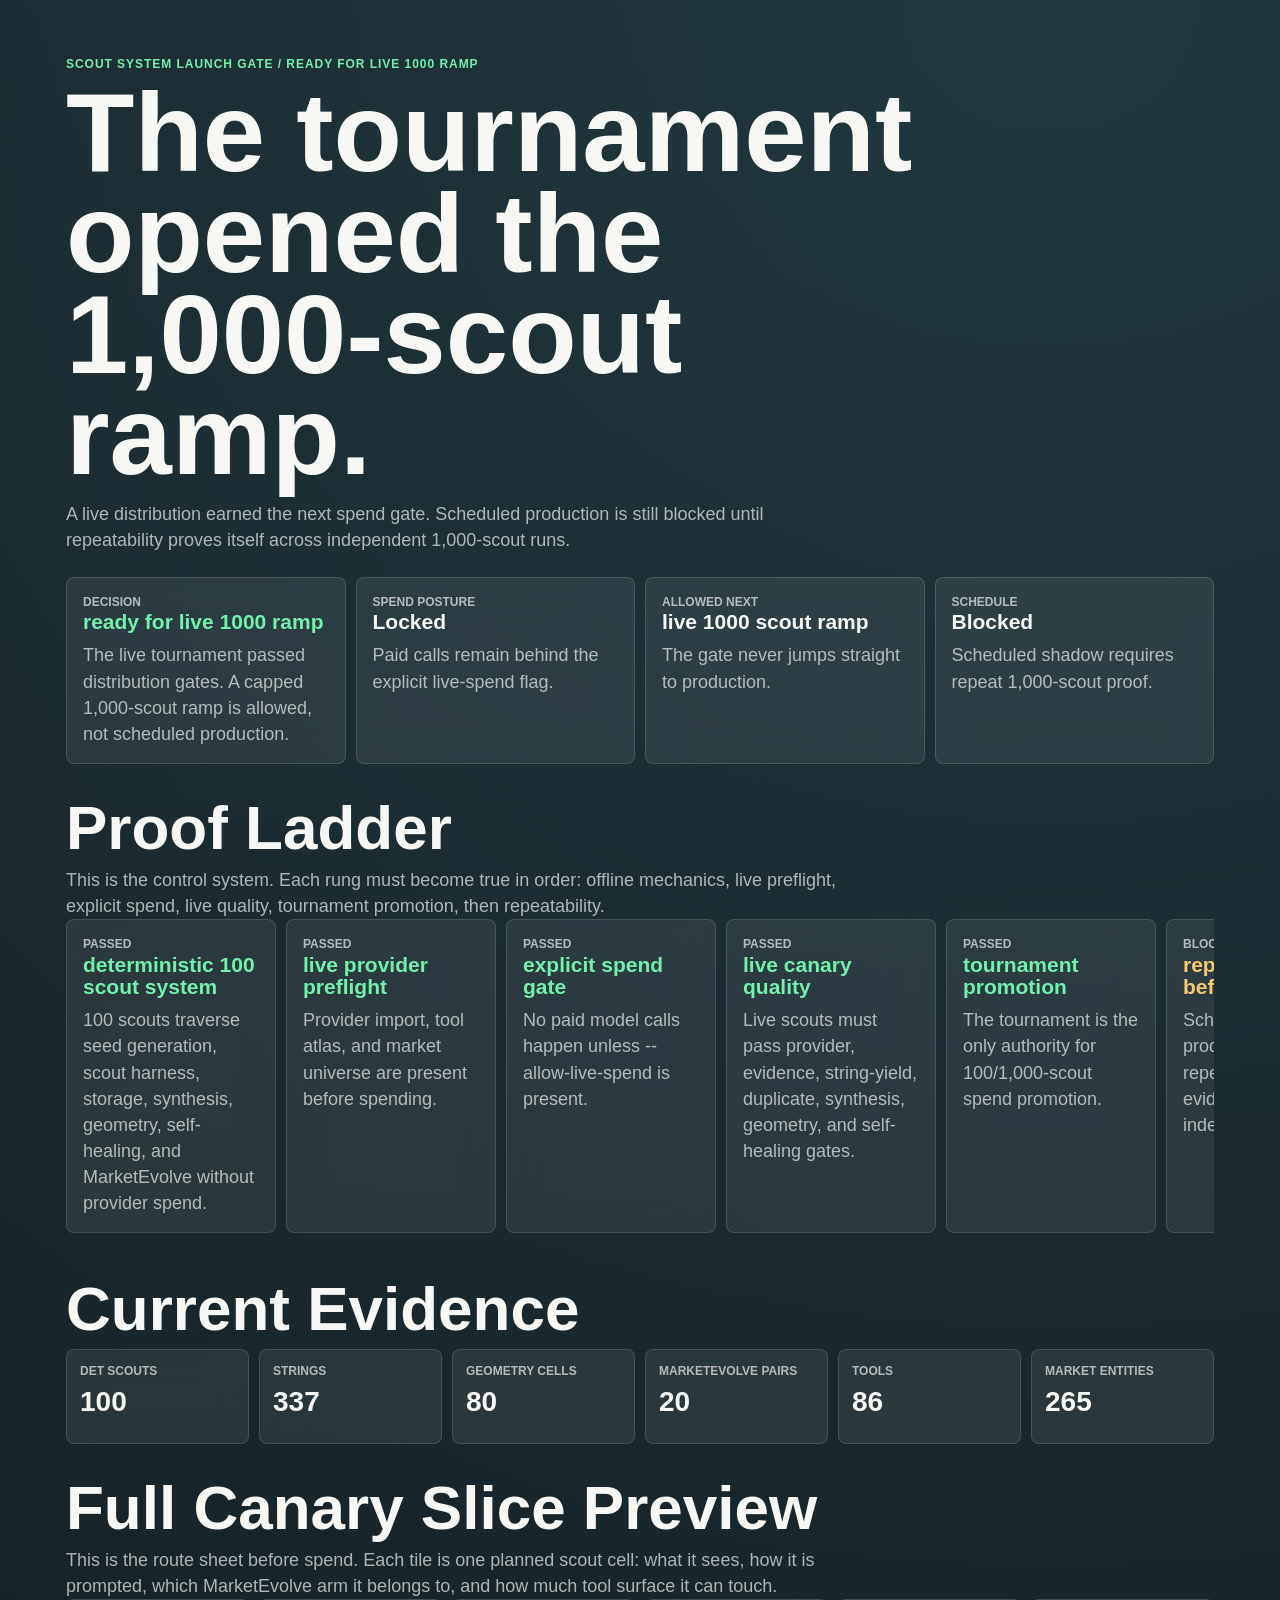
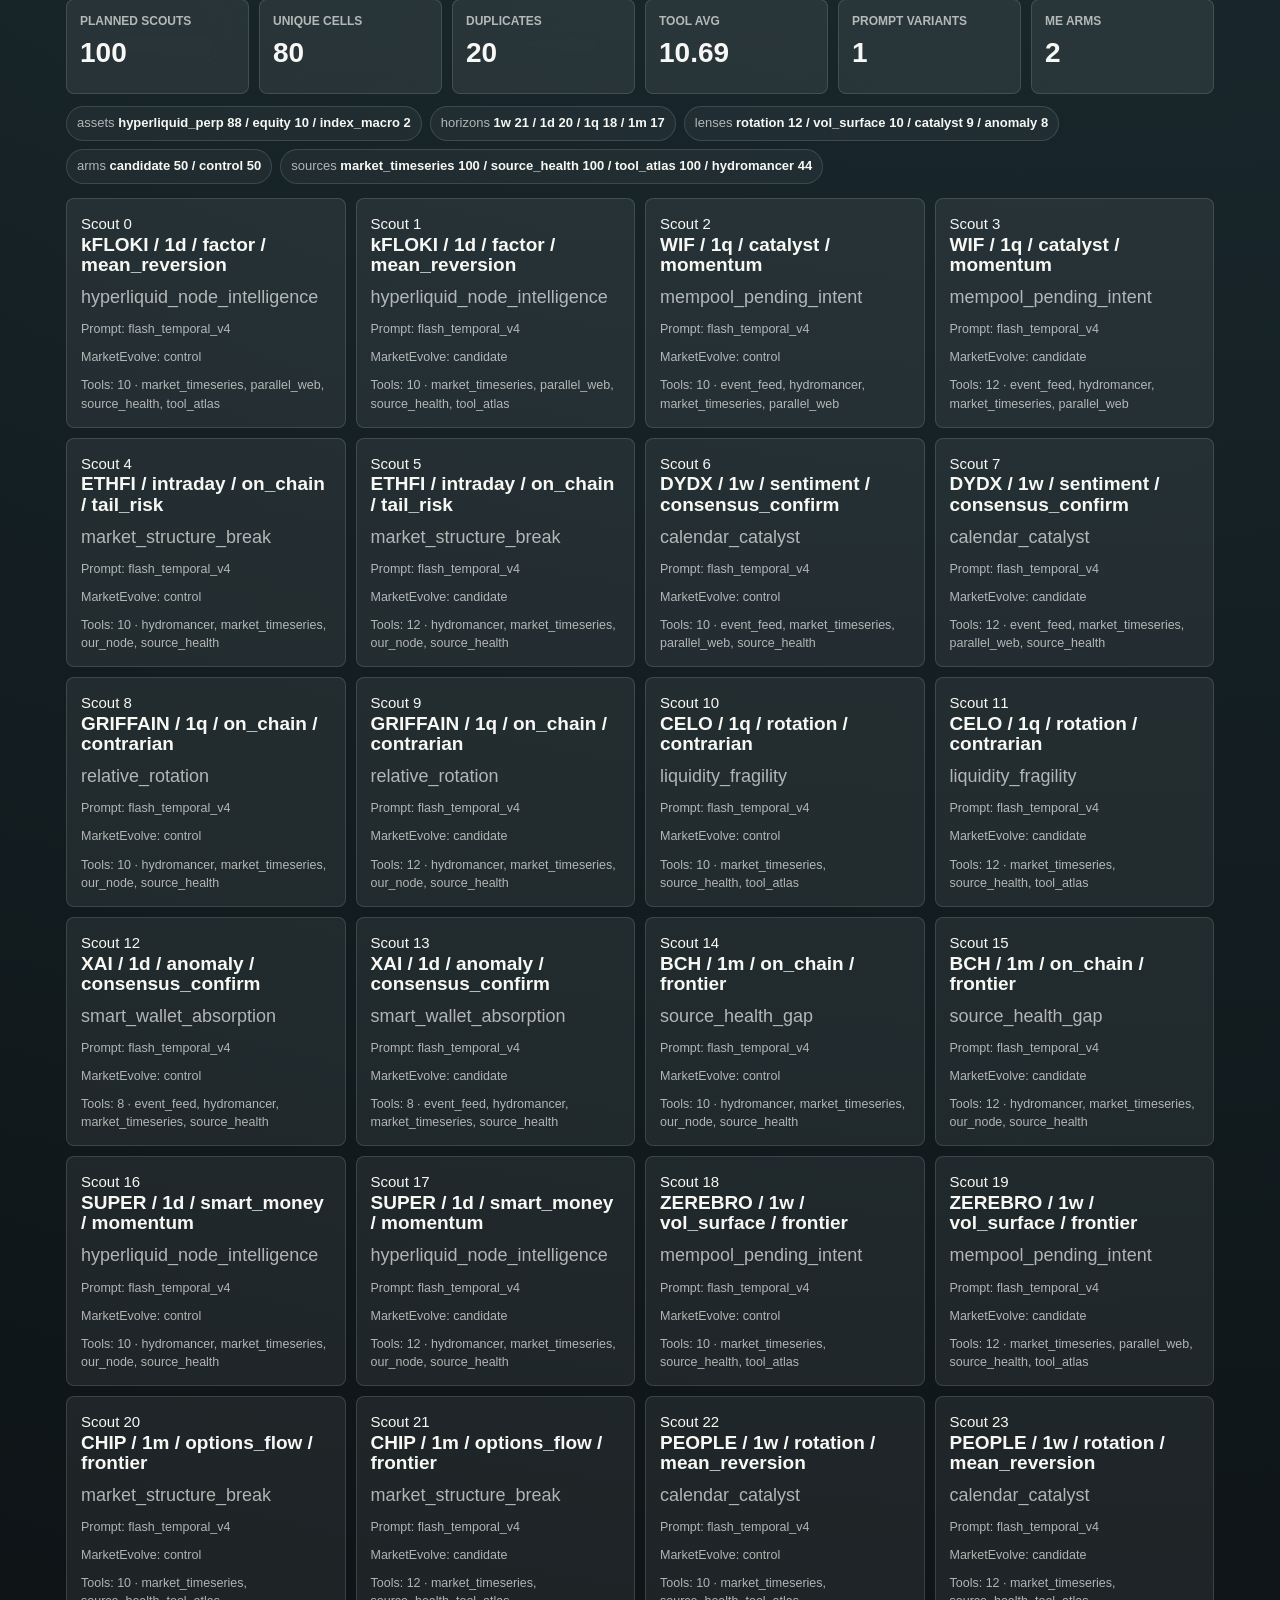
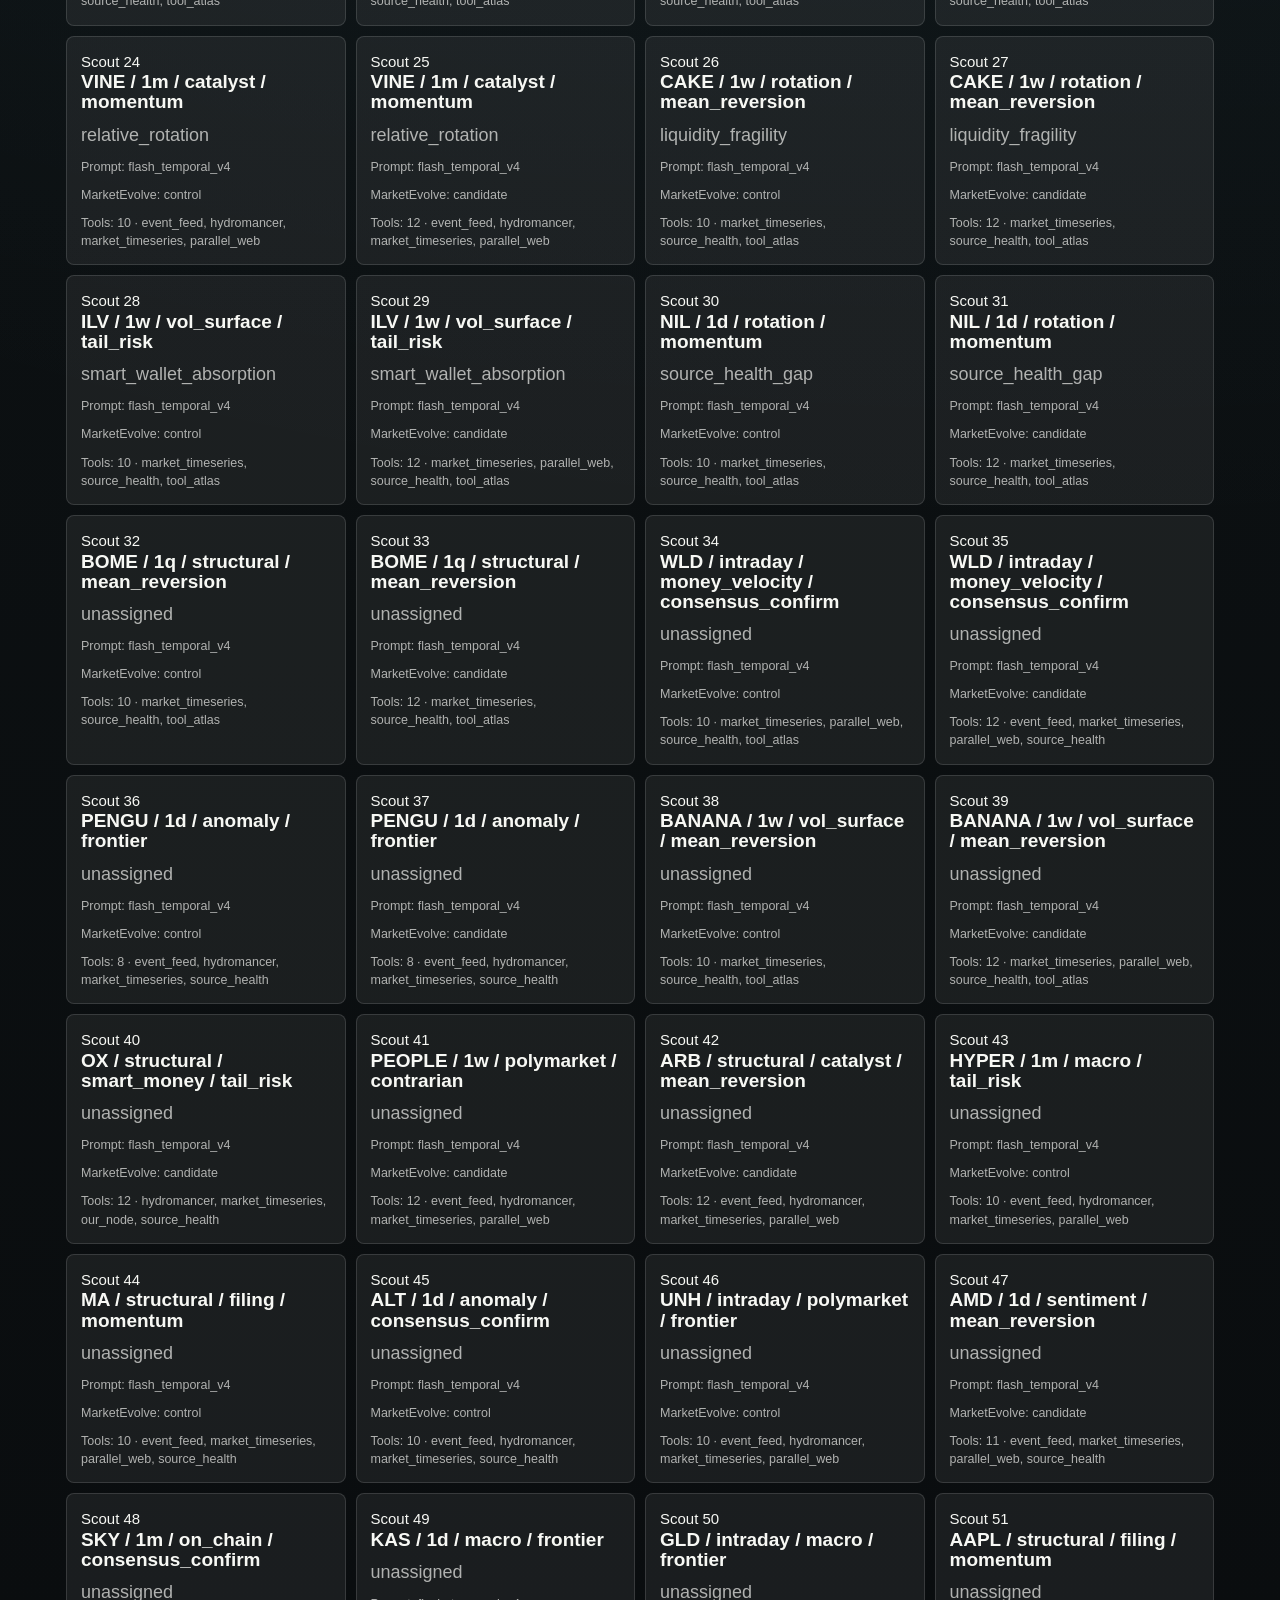
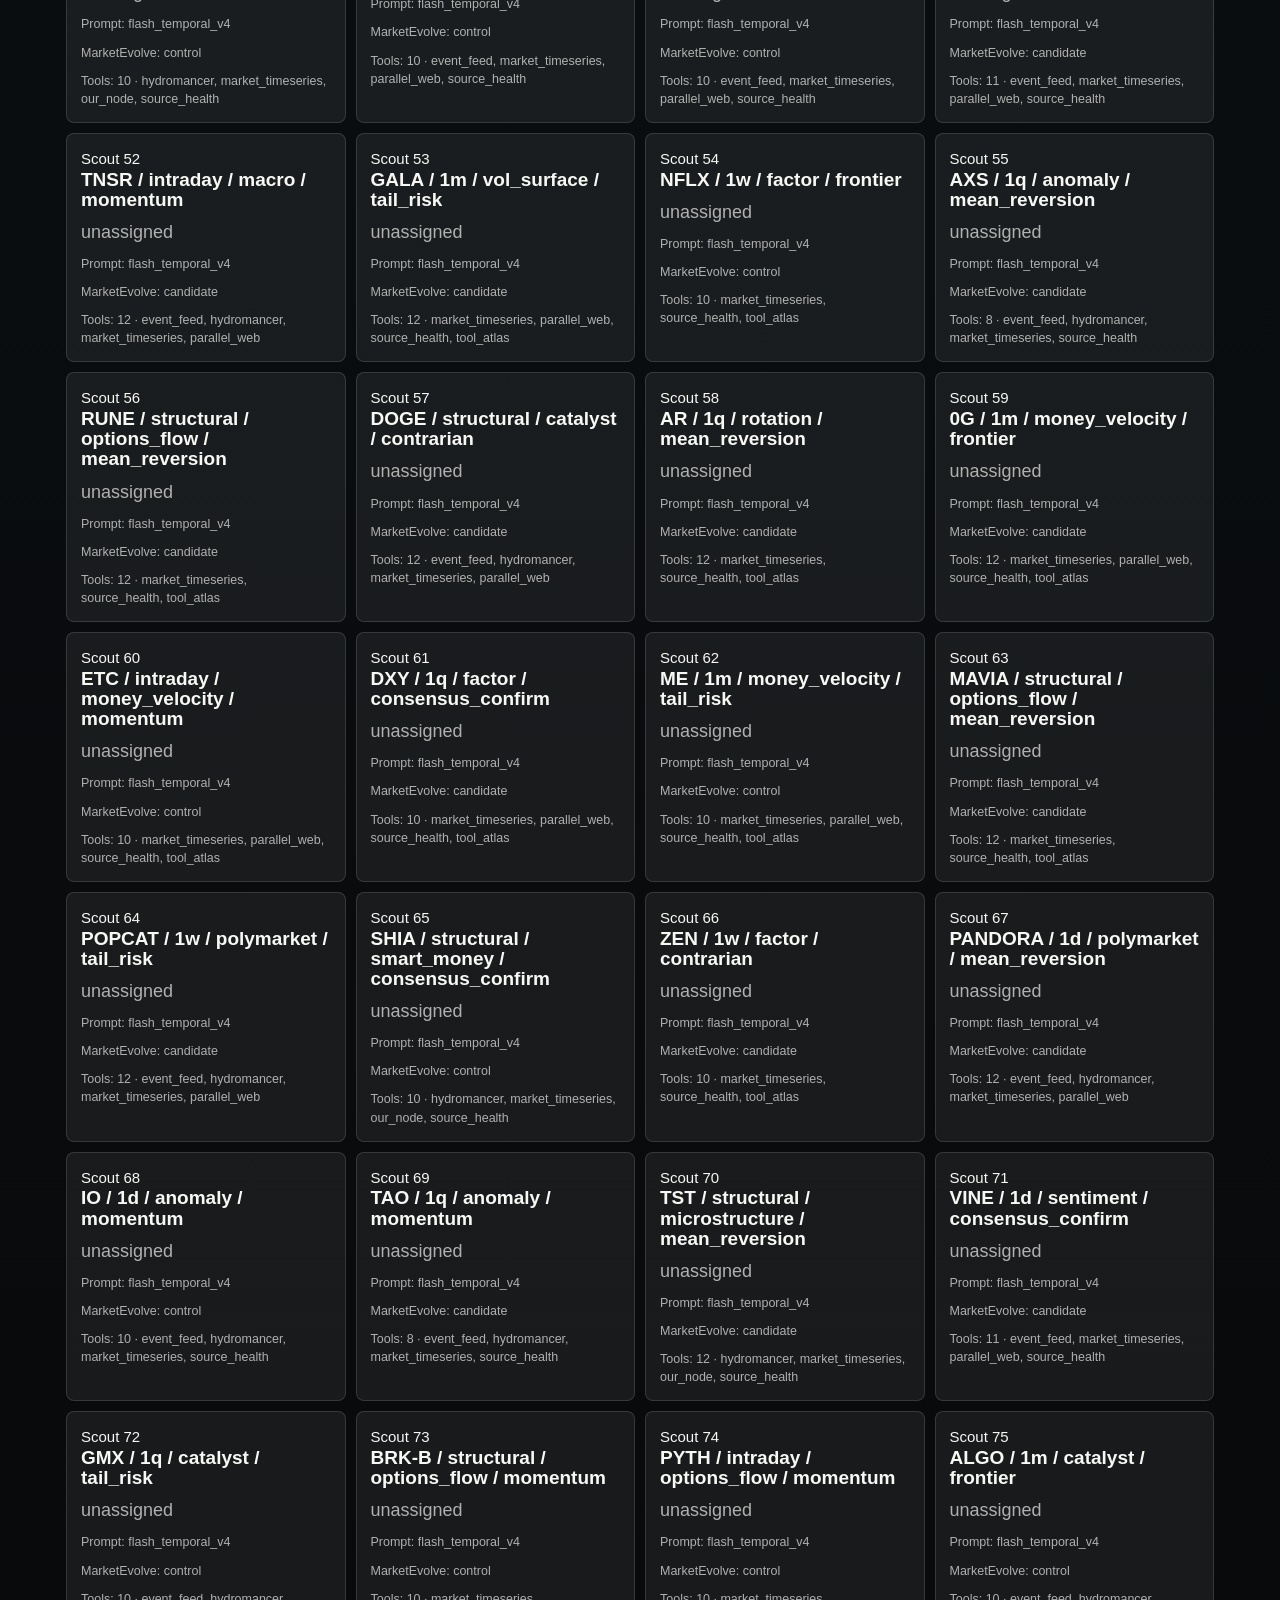
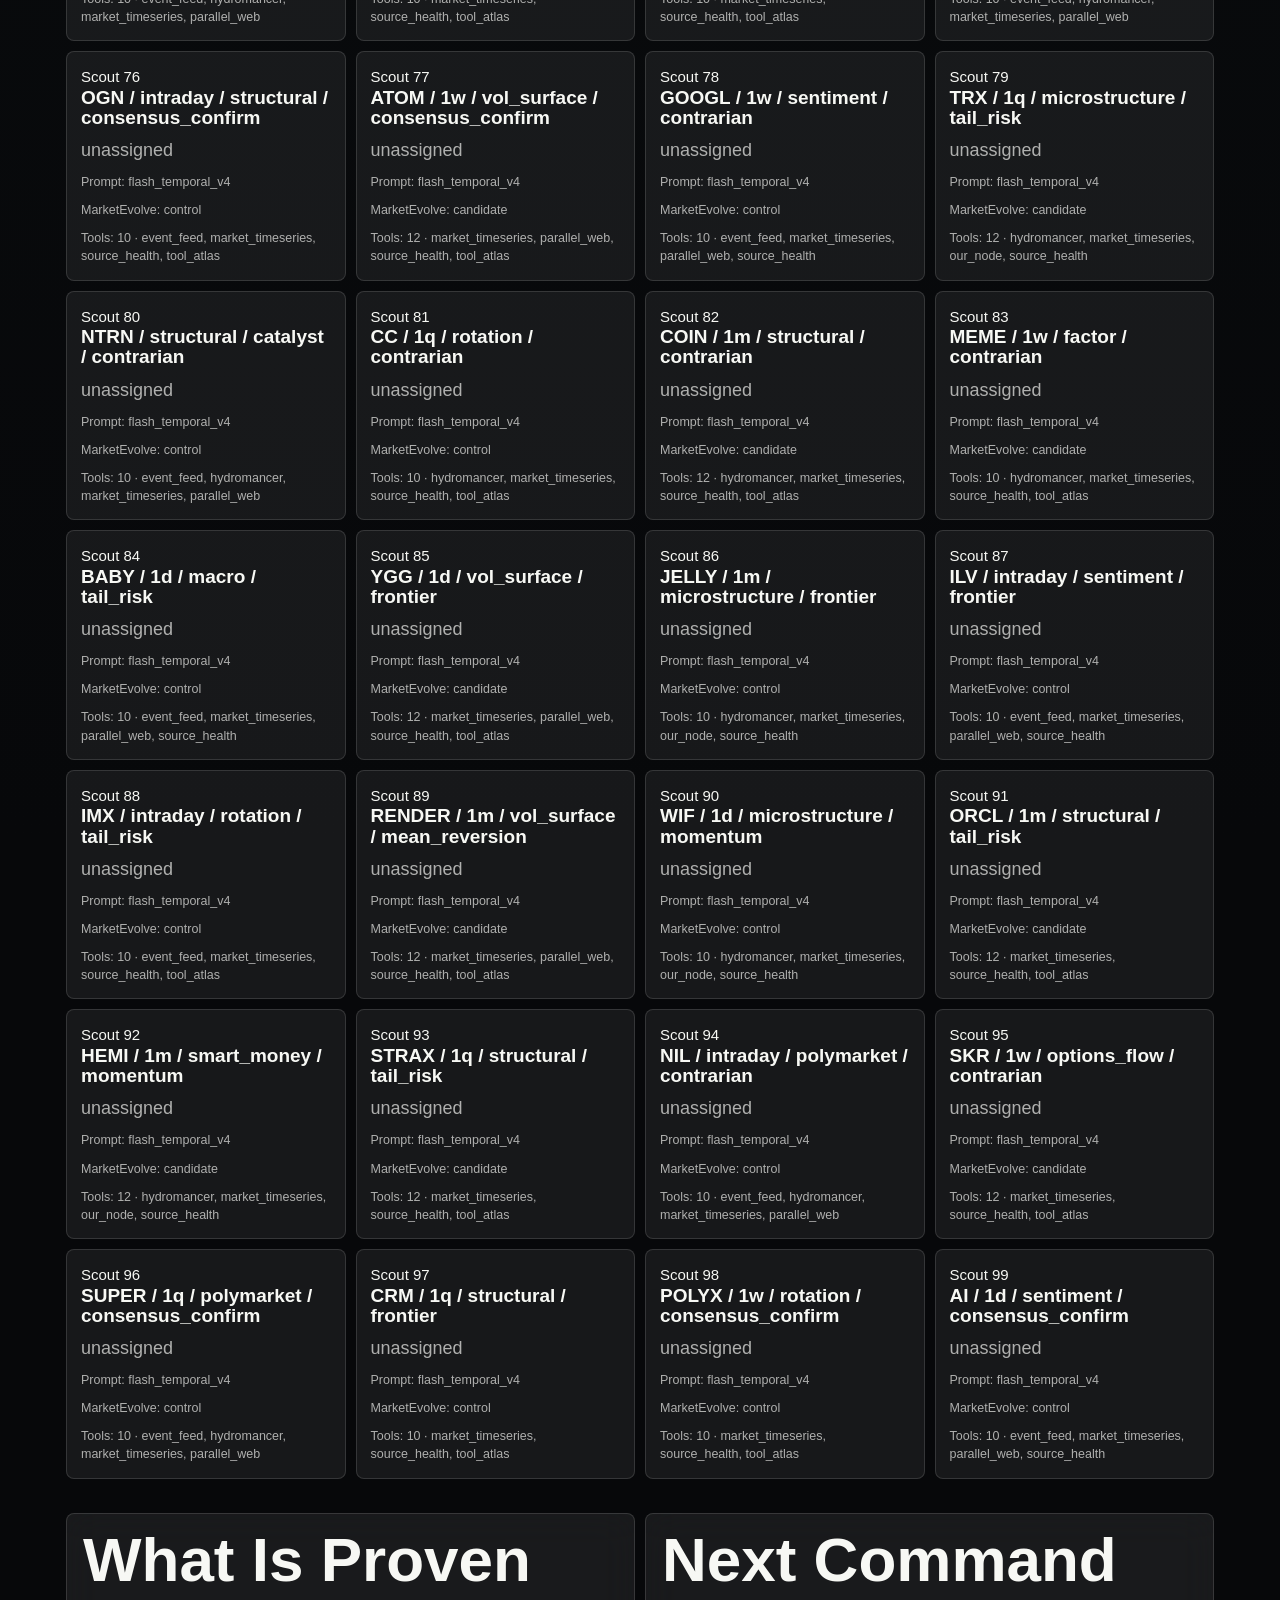
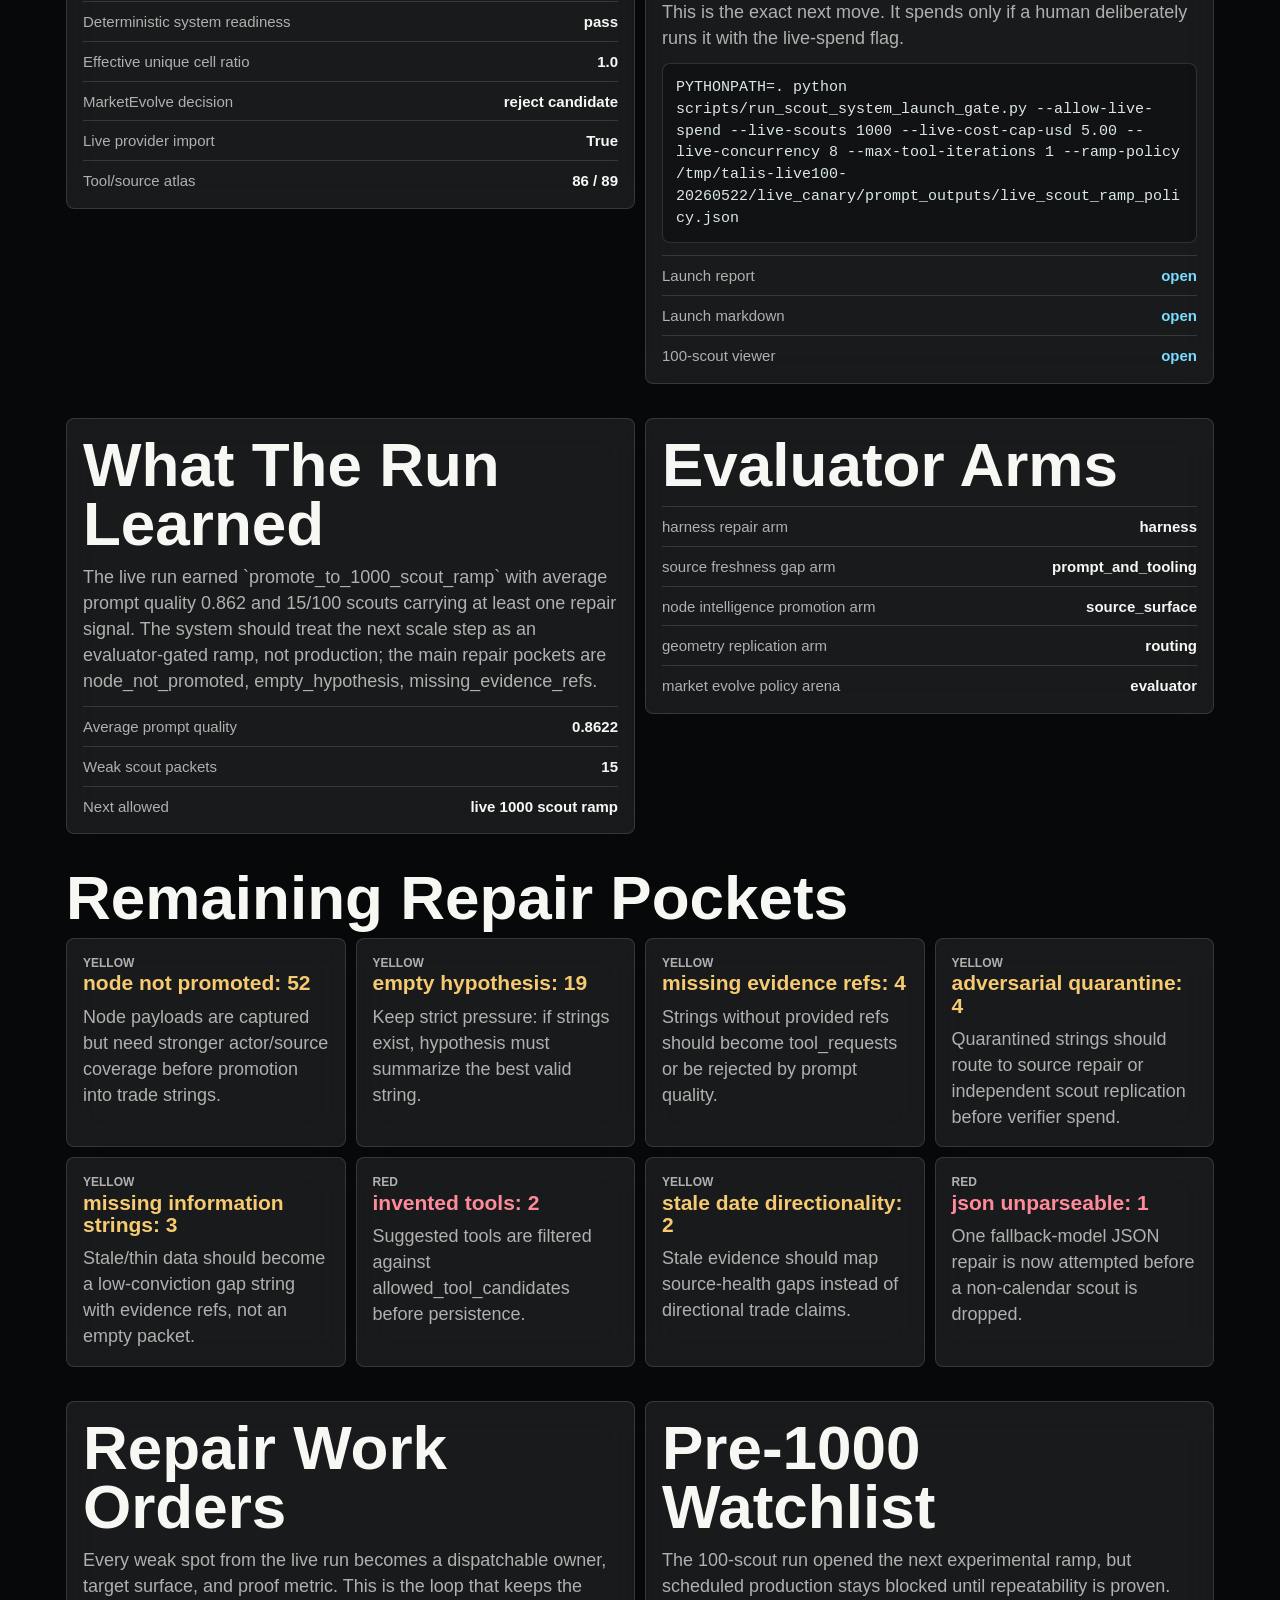
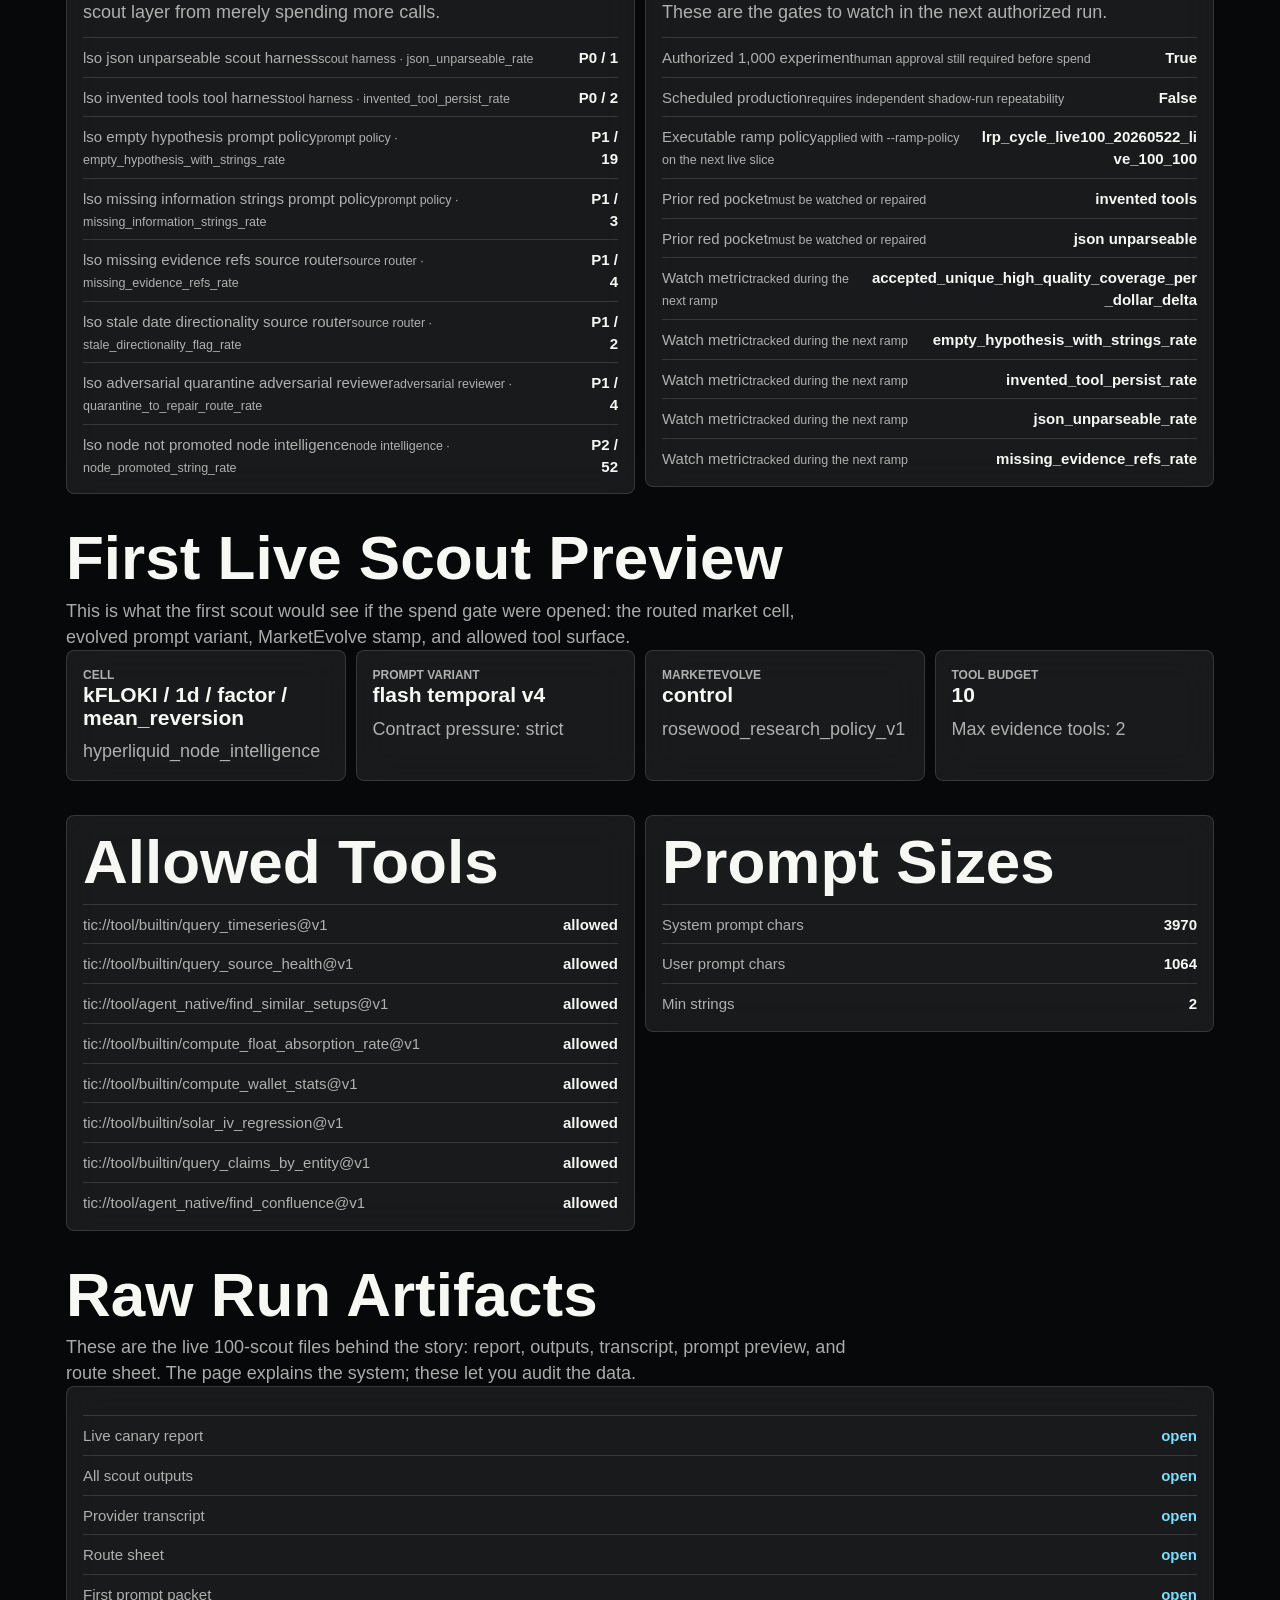
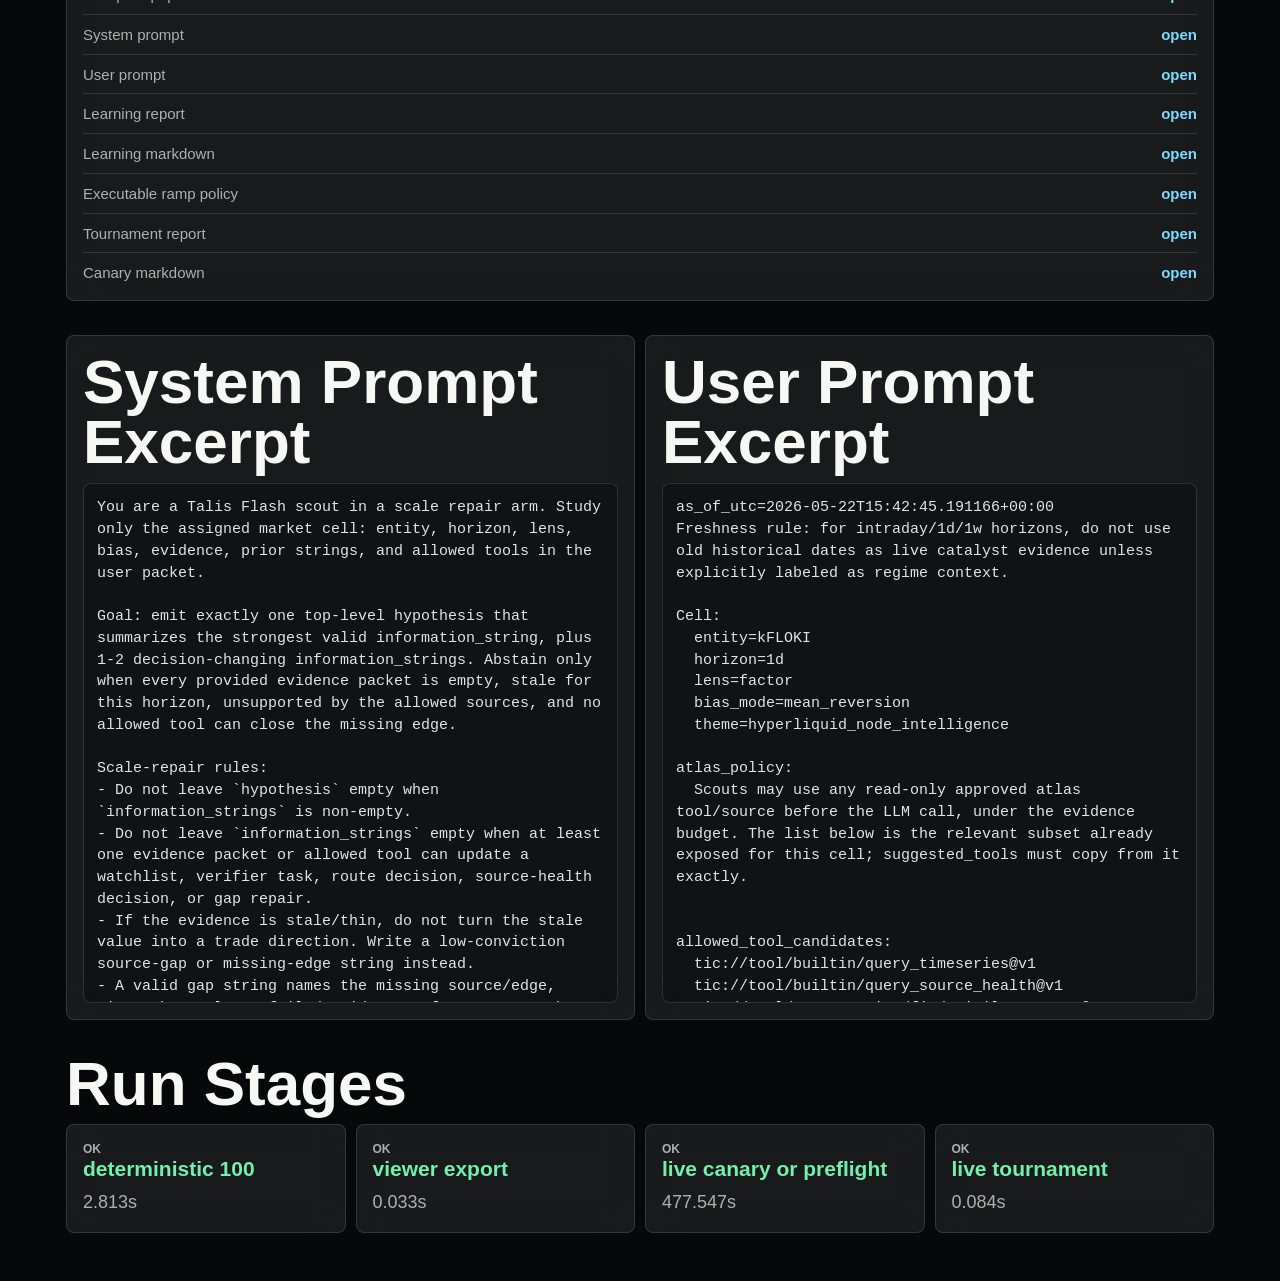
==== launch-gate/index.html @ 5bd09ad6 "Deploy live scout ramp policy" ====
<!doctype html>
<html lang="en">
<head>
  <meta charset="utf-8" />
  <meta name="viewport" content="width=device-width, initial-scale=1" />
  <link rel="icon" href="data:," />
  <title>Talis Scout Launch Gate</title>
  <style>
    :root {
      color-scheme: dark;
      --bg: #07080a;
      --ink: #f7f8f4;
      --muted: rgba(247,248,244,.68);
      --line: rgba(255,255,255,.13);
      --panel: rgba(255,255,255,.074);
      --green: #72f0ac;
      --cyan: #7bdcff;
      --amber: #f6ca71;
      --red: #ff8b9a;
    }
    * { box-sizing: border-box; }
    body {
      margin: 0;
      background:
        radial-gradient(circle at 82% 0%, rgba(123,220,255,.16), transparent 30%),
        linear-gradient(180deg, #101719 0%, var(--bg) 58%);
      color: var(--ink);
      font: 15px/1.45 -apple-system, BlinkMacSystemFont, "SF Pro Display", "Inter", sans-serif;
      letter-spacing: 0;
      overflow-x: hidden;
    }
    main { width: min(1180px, 100%); margin: 0 auto; padding: 22px 16px 48px; }
    .hero { min-height: 76vh; display: grid; align-content: center; gap: 24px; }
    .eyebrow { color: var(--green); text-transform: uppercase; font-size: 12px; font-weight: 800; letter-spacing: .08em; }
    h1 { font-size: clamp(50px, 10vw, 112px); line-height: .9; margin: 10px 0 14px; max-width: 940px; }
    h2 { font-size: clamp(32px, 6vw, 62px); line-height: .96; margin: 0 0 10px; }
    h3 { font-size: 21px; line-height: 1.06; margin: 0 0 9px; }
    p { margin: 0; color: var(--muted); font-size: 18px; max-width: 790px; }
    section { margin-top: 34px; }
    .grid { display: grid; gap: 10px; }
    .hero-grid { grid-template-columns: repeat(4, minmax(0, 1fr)); }
    .metrics { grid-template-columns: repeat(6, minmax(0, 1fr)); }
    .two { grid-template-columns: minmax(0, 1fr) minmax(0, 1fr); align-items: start; }
    .proof { grid-template-columns: repeat(6, minmax(210px, 1fr)); overflow-x: auto; padding-bottom: 12px; scroll-snap-type: x mandatory; }
    .card, .metric, .panel, .stage {
      background: var(--panel);
      border: 1px solid var(--line);
      border-radius: 8px;
      backdrop-filter: blur(18px);
      min-width: 0;
      overflow-wrap: anywhere;
    }
    .card, .panel, .stage { padding: 16px; }
    .metric { min-height: 95px; padding: 13px; }
    .metric span, .card span, .stage span { display: block; color: var(--muted); font-size: 12px; font-weight: 760; text-transform: uppercase; }
    .metric strong { display: block; margin-top: 8px; font-size: 28px; line-height: 1; }
    .proof .card { scroll-snap-align: start; min-height: 218px; }
    .chips { display: flex; flex-wrap: wrap; gap: 8px; margin-top: 12px; }
    .chip { border: 1px solid var(--line); border-radius: 999px; padding: 7px 10px; color: var(--muted); background: rgba(255,255,255,.045); font-size: 13px; }
    .chip b { color: var(--ink); }
    .slice-track { display: grid; grid-template-columns: repeat(auto-fill, minmax(230px, 1fr)); gap: 10px; margin-top: 14px; }
    .slice-card { min-height: 190px; padding: 14px; background: rgba(255,255,255,.068); border: 1px solid var(--line); border-radius: 8px; min-width: 0; overflow-wrap: anywhere; }
    .slice-card h3 { font-size: 19px; }
    .slice-card small { color: var(--muted); display: block; margin-top: 10px; }
    .pass { color: var(--green); }
    .blocked { color: var(--amber); }
    .fail { color: var(--red); }
    .command { position: relative; }
    pre { white-space: pre-wrap; overflow-wrap: anywhere; color: #dce8e6; background: rgba(0,0,0,.3); border: 1px solid var(--line); border-radius: 8px; padding: 13px; margin: 12px 0 0; max-height: 520px; overflow: auto; }
    a { color: var(--cyan); text-decoration: none; }
    .list { list-style: none; margin: 12px 0 0; padding: 0; display: grid; gap: 8px; }
    .list li { display: flex; justify-content: space-between; gap: 14px; border-top: 1px solid var(--line); padding-top: 9px; color: var(--muted); }
    .list b { color: var(--ink); text-align: right; }
    @media (max-width: 860px) {
      main { padding: 18px 12px 40px; }
      .hero { min-height: 84vh; }
      .hero-grid, .metrics, .two { grid-template-columns: 1fr; }
      .proof { display: flex; }
      .proof .card { flex: 0 0 84%; }
      .slice-track { display: flex; overflow-x: auto; scroll-snap-type: x mandatory; padding-bottom: 12px; }
      .slice-card { flex: 0 0 84%; scroll-snap-align: start; }
      p { font-size: 17px; }
    }
  </style>
</head>
<body>
<main>
  <section class="hero">
    <div>
      <div class="eyebrow">Scout system launch gate / ready for live 1000 ramp</div>
      <h1>The tournament opened the 1,000-scout ramp.</h1>
      <p>A live distribution earned the next spend gate. Scheduled production is still blocked until repeatability proves itself across independent 1,000-scout runs.</p>
    </div>
    <div class="grid hero-grid">
      <div class="card"><span>Decision</span><h3 class="pass">ready for live 1000 ramp</h3><p>The live tournament passed distribution gates. A capped 1,000-scout ramp is allowed, not scheduled production.</p></div>
      <div class="card"><span>Spend posture</span><h3>Locked</h3><p>Paid calls remain behind the explicit live-spend flag.</p></div>
      <div class="card"><span>Allowed next</span><h3>live 1000 scout ramp</h3><p>The gate never jumps straight to production.</p></div>
      <div class="card"><span>Schedule</span><h3>Blocked</h3><p>Scheduled shadow requires repeat 1,000-scout proof.</p></div>
    </div>
  </section>

  <section>
    <h2>Proof Ladder</h2>
    <p>This is the control system. Each rung must become true in order: offline mechanics, live preflight, explicit spend, live quality, tournament promotion, then repeatability.</p>
    <div class="grid proof"><div class="card"><span>passed</span><h3 class="pass">deterministic 100 scout system</h3><p>100 scouts traverse seed generation, scout harness, storage, synthesis, geometry, self-healing, and MarketEvolve without provider spend.</p></div><div class="card"><span>passed</span><h3 class="pass">live provider preflight</h3><p>Provider import, tool atlas, and market universe are present before spending.</p></div><div class="card"><span>passed</span><h3 class="pass">explicit spend gate</h3><p>No paid model calls happen unless --allow-live-spend is present.</p></div><div class="card"><span>passed</span><h3 class="pass">live canary quality</h3><p>Live scouts must pass provider, evidence, string-yield, duplicate, synthesis, geometry, and self-healing gates.</p></div><div class="card"><span>passed</span><h3 class="pass">tournament promotion</h3><p>The tournament is the only authority for 100/1,000-scout spend promotion.</p></div><div class="card"><span>blocked</span><h3 class="blocked">repeatability before schedule</h3><p>Scheduled shadow production requires repeat 1,000-scout evidence across independent runs.</p></div></div>
  </section>

  <section>
    <h2>Current Evidence</h2>
    <div class="grid metrics">
      <div class="metric"><span>Det scouts</span><strong>100</strong></div>
      <div class="metric"><span>Strings</span><strong>337</strong></div>
      <div class="metric"><span>Geometry cells</span><strong>80</strong></div>
      <div class="metric"><span>MarketEvolve pairs</span><strong>20</strong></div>
      <div class="metric"><span>Tools</span><strong>86</strong></div>
      <div class="metric"><span>Market entities</span><strong>265</strong></div>
    </div>
  </section>

  <section>
    <h2>Full Canary Slice Preview</h2>
    <p>This is the route sheet before spend. Each tile is one planned scout cell: what it sees, how it is prompted, which MarketEvolve arm it belongs to, and how much tool surface it can touch.</p>
    <div class="grid metrics">
      <div class="metric"><span>Planned scouts</span><strong>100</strong></div>
      <div class="metric"><span>Unique cells</span><strong>80</strong></div>
      <div class="metric"><span>Duplicates</span><strong>20</strong></div>
      <div class="metric"><span>Tool avg</span><strong>10.69</strong></div>
      <div class="metric"><span>Prompt variants</span><strong>1</strong></div>
      <div class="metric"><span>ME arms</span><strong>2</strong></div>
    </div>
    <div class="chips"><span class="chip">assets <b>hyperliquid_perp 88 / equity 10 / index_macro 2</b></span><span class="chip">horizons <b>1w 21 / 1d 20 / 1q 18 / 1m 17</b></span><span class="chip">lenses <b>rotation 12 / vol_surface 10 / catalyst 9 / anomaly 8</b></span><span class="chip">arms <b>candidate 50 / control 50</b></span><span class="chip">sources <b>market_timeseries 100 / source_health 100 / tool_atlas 100 / hydromancer 44</b></span></div>
    <div class="slice-track"><div class="slice-card"><span>Scout 0</span><h3>kFLOKI / 1d / factor / mean_reversion</h3><p>hyperliquid_node_intelligence</p><small>Prompt: flash_temporal_v4</small><small>MarketEvolve: control</small><small>Tools: 10 · market_timeseries, parallel_web, source_health, tool_atlas</small></div><div class="slice-card"><span>Scout 1</span><h3>kFLOKI / 1d / factor / mean_reversion</h3><p>hyperliquid_node_intelligence</p><small>Prompt: flash_temporal_v4</small><small>MarketEvolve: candidate</small><small>Tools: 10 · market_timeseries, parallel_web, source_health, tool_atlas</small></div><div class="slice-card"><span>Scout 2</span><h3>WIF / 1q / catalyst / momentum</h3><p>mempool_pending_intent</p><small>Prompt: flash_temporal_v4</small><small>MarketEvolve: control</small><small>Tools: 10 · event_feed, hydromancer, market_timeseries, parallel_web</small></div><div class="slice-card"><span>Scout 3</span><h3>WIF / 1q / catalyst / momentum</h3><p>mempool_pending_intent</p><small>Prompt: flash_temporal_v4</small><small>MarketEvolve: candidate</small><small>Tools: 12 · event_feed, hydromancer, market_timeseries, parallel_web</small></div><div class="slice-card"><span>Scout 4</span><h3>ETHFI / intraday / on_chain / tail_risk</h3><p>market_structure_break</p><small>Prompt: flash_temporal_v4</small><small>MarketEvolve: control</small><small>Tools: 10 · hydromancer, market_timeseries, our_node, source_health</small></div><div class="slice-card"><span>Scout 5</span><h3>ETHFI / intraday / on_chain / tail_risk</h3><p>market_structure_break</p><small>Prompt: flash_temporal_v4</small><small>MarketEvolve: candidate</small><small>Tools: 12 · hydromancer, market_timeseries, our_node, source_health</small></div><div class="slice-card"><span>Scout 6</span><h3>DYDX / 1w / sentiment / consensus_confirm</h3><p>calendar_catalyst</p><small>Prompt: flash_temporal_v4</small><small>MarketEvolve: control</small><small>Tools: 10 · event_feed, market_timeseries, parallel_web, source_health</small></div><div class="slice-card"><span>Scout 7</span><h3>DYDX / 1w / sentiment / consensus_confirm</h3><p>calendar_catalyst</p><small>Prompt: flash_temporal_v4</small><small>MarketEvolve: candidate</small><small>Tools: 12 · event_feed, market_timeseries, parallel_web, source_health</small></div><div class="slice-card"><span>Scout 8</span><h3>GRIFFAIN / 1q / on_chain / contrarian</h3><p>relative_rotation</p><small>Prompt: flash_temporal_v4</small><small>MarketEvolve: control</small><small>Tools: 10 · hydromancer, market_timeseries, our_node, source_health</small></div><div class="slice-card"><span>Scout 9</span><h3>GRIFFAIN / 1q / on_chain / contrarian</h3><p>relative_rotation</p><small>Prompt: flash_temporal_v4</small><small>MarketEvolve: candidate</small><small>Tools: 12 · hydromancer, market_timeseries, our_node, source_health</small></div><div class="slice-card"><span>Scout 10</span><h3>CELO / 1q / rotation / contrarian</h3><p>liquidity_fragility</p><small>Prompt: flash_temporal_v4</small><small>MarketEvolve: control</small><small>Tools: 10 · market_timeseries, source_health, tool_atlas</small></div><div class="slice-card"><span>Scout 11</span><h3>CELO / 1q / rotation / contrarian</h3><p>liquidity_fragility</p><small>Prompt: flash_temporal_v4</small><small>MarketEvolve: candidate</small><small>Tools: 12 · market_timeseries, source_health, tool_atlas</small></div><div class="slice-card"><span>Scout 12</span><h3>XAI / 1d / anomaly / consensus_confirm</h3><p>smart_wallet_absorption</p><small>Prompt: flash_temporal_v4</small><small>MarketEvolve: control</small><small>Tools: 8 · event_feed, hydromancer, market_timeseries, source_health</small></div><div class="slice-card"><span>Scout 13</span><h3>XAI / 1d / anomaly / consensus_confirm</h3><p>smart_wallet_absorption</p><small>Prompt: flash_temporal_v4</small><small>MarketEvolve: candidate</small><small>Tools: 8 · event_feed, hydromancer, market_timeseries, source_health</small></div><div class="slice-card"><span>Scout 14</span><h3>BCH / 1m / on_chain / frontier</h3><p>source_health_gap</p><small>Prompt: flash_temporal_v4</small><small>MarketEvolve: control</small><small>Tools: 10 · hydromancer, market_timeseries, our_node, source_health</small></div><div class="slice-card"><span>Scout 15</span><h3>BCH / 1m / on_chain / frontier</h3><p>source_health_gap</p><small>Prompt: flash_temporal_v4</small><small>MarketEvolve: candidate</small><small>Tools: 12 · hydromancer, market_timeseries, our_node, source_health</small></div><div class="slice-card"><span>Scout 16</span><h3>SUPER / 1d / smart_money / momentum</h3><p>hyperliquid_node_intelligence</p><small>Prompt: flash_temporal_v4</small><small>MarketEvolve: control</small><small>Tools: 10 · hydromancer, market_timeseries, our_node, source_health</small></div><div class="slice-card"><span>Scout 17</span><h3>SUPER / 1d / smart_money / momentum</h3><p>hyperliquid_node_intelligence</p><small>Prompt: flash_temporal_v4</small><small>MarketEvolve: candidate</small><small>Tools: 12 · hydromancer, market_timeseries, our_node, source_health</small></div><div class="slice-card"><span>Scout 18</span><h3>ZEREBRO / 1w / vol_surface / frontier</h3><p>mempool_pending_intent</p><small>Prompt: flash_temporal_v4</small><small>MarketEvolve: control</small><small>Tools: 10 · market_timeseries, source_health, tool_atlas</small></div><div class="slice-card"><span>Scout 19</span><h3>ZEREBRO / 1w / vol_surface / frontier</h3><p>mempool_pending_intent</p><small>Prompt: flash_temporal_v4</small><small>MarketEvolve: candidate</small><small>Tools: 12 · market_timeseries, parallel_web, source_health, tool_atlas</small></div><div class="slice-card"><span>Scout 20</span><h3>CHIP / 1m / options_flow / frontier</h3><p>market_structure_break</p><small>Prompt: flash_temporal_v4</small><small>MarketEvolve: control</small><small>Tools: 10 · market_timeseries, source_health, tool_atlas</small></div><div class="slice-card"><span>Scout 21</span><h3>CHIP / 1m / options_flow / frontier</h3><p>market_structure_break</p><small>Prompt: flash_temporal_v4</small><small>MarketEvolve: candidate</small><small>Tools: 12 · market_timeseries, source_health, tool_atlas</small></div><div class="slice-card"><span>Scout 22</span><h3>PEOPLE / 1w / rotation / mean_reversion</h3><p>calendar_catalyst</p><small>Prompt: flash_temporal_v4</small><small>MarketEvolve: control</small><small>Tools: 10 · market_timeseries, source_health, tool_atlas</small></div><div class="slice-card"><span>Scout 23</span><h3>PEOPLE / 1w / rotation / mean_reversion</h3><p>calendar_catalyst</p><small>Prompt: flash_temporal_v4</small><small>MarketEvolve: candidate</small><small>Tools: 12 · market_timeseries, source_health, tool_atlas</small></div><div class="slice-card"><span>Scout 24</span><h3>VINE / 1m / catalyst / momentum</h3><p>relative_rotation</p><small>Prompt: flash_temporal_v4</small><small>MarketEvolve: control</small><small>Tools: 10 · event_feed, hydromancer, market_timeseries, parallel_web</small></div><div class="slice-card"><span>Scout 25</span><h3>VINE / 1m / catalyst / momentum</h3><p>relative_rotation</p><small>Prompt: flash_temporal_v4</small><small>MarketEvolve: candidate</small><small>Tools: 12 · event_feed, hydromancer, market_timeseries, parallel_web</small></div><div class="slice-card"><span>Scout 26</span><h3>CAKE / 1w / rotation / mean_reversion</h3><p>liquidity_fragility</p><small>Prompt: flash_temporal_v4</small><small>MarketEvolve: control</small><small>Tools: 10 · market_timeseries, source_health, tool_atlas</small></div><div class="slice-card"><span>Scout 27</span><h3>CAKE / 1w / rotation / mean_reversion</h3><p>liquidity_fragility</p><small>Prompt: flash_temporal_v4</small><small>MarketEvolve: candidate</small><small>Tools: 12 · market_timeseries, source_health, tool_atlas</small></div><div class="slice-card"><span>Scout 28</span><h3>ILV / 1w / vol_surface / tail_risk</h3><p>smart_wallet_absorption</p><small>Prompt: flash_temporal_v4</small><small>MarketEvolve: control</small><small>Tools: 10 · market_timeseries, source_health, tool_atlas</small></div><div class="slice-card"><span>Scout 29</span><h3>ILV / 1w / vol_surface / tail_risk</h3><p>smart_wallet_absorption</p><small>Prompt: flash_temporal_v4</small><small>MarketEvolve: candidate</small><small>Tools: 12 · market_timeseries, parallel_web, source_health, tool_atlas</small></div><div class="slice-card"><span>Scout 30</span><h3>NIL / 1d / rotation / momentum</h3><p>source_health_gap</p><small>Prompt: flash_temporal_v4</small><small>MarketEvolve: control</small><small>Tools: 10 · market_timeseries, source_health, tool_atlas</small></div><div class="slice-card"><span>Scout 31</span><h3>NIL / 1d / rotation / momentum</h3><p>source_health_gap</p><small>Prompt: flash_temporal_v4</small><small>MarketEvolve: candidate</small><small>Tools: 12 · market_timeseries, source_health, tool_atlas</small></div><div class="slice-card"><span>Scout 32</span><h3>BOME / 1q / structural / mean_reversion</h3><p>unassigned</p><small>Prompt: flash_temporal_v4</small><small>MarketEvolve: control</small><small>Tools: 10 · market_timeseries, source_health, tool_atlas</small></div><div class="slice-card"><span>Scout 33</span><h3>BOME / 1q / structural / mean_reversion</h3><p>unassigned</p><small>Prompt: flash_temporal_v4</small><small>MarketEvolve: candidate</small><small>Tools: 12 · market_timeseries, source_health, tool_atlas</small></div><div class="slice-card"><span>Scout 34</span><h3>WLD / intraday / money_velocity / consensus_confirm</h3><p>unassigned</p><small>Prompt: flash_temporal_v4</small><small>MarketEvolve: control</small><small>Tools: 10 · market_timeseries, parallel_web, source_health, tool_atlas</small></div><div class="slice-card"><span>Scout 35</span><h3>WLD / intraday / money_velocity / consensus_confirm</h3><p>unassigned</p><small>Prompt: flash_temporal_v4</small><small>MarketEvolve: candidate</small><small>Tools: 12 · event_feed, market_timeseries, parallel_web, source_health</small></div><div class="slice-card"><span>Scout 36</span><h3>PENGU / 1d / anomaly / frontier</h3><p>unassigned</p><small>Prompt: flash_temporal_v4</small><small>MarketEvolve: control</small><small>Tools: 8 · event_feed, hydromancer, market_timeseries, source_health</small></div><div class="slice-card"><span>Scout 37</span><h3>PENGU / 1d / anomaly / frontier</h3><p>unassigned</p><small>Prompt: flash_temporal_v4</small><small>MarketEvolve: candidate</small><small>Tools: 8 · event_feed, hydromancer, market_timeseries, source_health</small></div><div class="slice-card"><span>Scout 38</span><h3>BANANA / 1w / vol_surface / mean_reversion</h3><p>unassigned</p><small>Prompt: flash_temporal_v4</small><small>MarketEvolve: control</small><small>Tools: 10 · market_timeseries, source_health, tool_atlas</small></div><div class="slice-card"><span>Scout 39</span><h3>BANANA / 1w / vol_surface / mean_reversion</h3><p>unassigned</p><small>Prompt: flash_temporal_v4</small><small>MarketEvolve: candidate</small><small>Tools: 12 · market_timeseries, parallel_web, source_health, tool_atlas</small></div><div class="slice-card"><span>Scout 40</span><h3>OX / structural / smart_money / tail_risk</h3><p>unassigned</p><small>Prompt: flash_temporal_v4</small><small>MarketEvolve: candidate</small><small>Tools: 12 · hydromancer, market_timeseries, our_node, source_health</small></div><div class="slice-card"><span>Scout 41</span><h3>PEOPLE / 1w / polymarket / contrarian</h3><p>unassigned</p><small>Prompt: flash_temporal_v4</small><small>MarketEvolve: candidate</small><small>Tools: 12 · event_feed, hydromancer, market_timeseries, parallel_web</small></div><div class="slice-card"><span>Scout 42</span><h3>ARB / structural / catalyst / mean_reversion</h3><p>unassigned</p><small>Prompt: flash_temporal_v4</small><small>MarketEvolve: candidate</small><small>Tools: 12 · event_feed, hydromancer, market_timeseries, parallel_web</small></div><div class="slice-card"><span>Scout 43</span><h3>HYPER / 1m / macro / tail_risk</h3><p>unassigned</p><small>Prompt: flash_temporal_v4</small><small>MarketEvolve: control</small><small>Tools: 10 · event_feed, hydromancer, market_timeseries, parallel_web</small></div><div class="slice-card"><span>Scout 44</span><h3>MA / structural / filing / momentum</h3><p>unassigned</p><small>Prompt: flash_temporal_v4</small><small>MarketEvolve: control</small><small>Tools: 10 · event_feed, market_timeseries, parallel_web, source_health</small></div><div class="slice-card"><span>Scout 45</span><h3>ALT / 1d / anomaly / consensus_confirm</h3><p>unassigned</p><small>Prompt: flash_temporal_v4</small><small>MarketEvolve: control</small><small>Tools: 10 · event_feed, hydromancer, market_timeseries, source_health</small></div><div class="slice-card"><span>Scout 46</span><h3>UNH / intraday / polymarket / frontier</h3><p>unassigned</p><small>Prompt: flash_temporal_v4</small><small>MarketEvolve: control</small><small>Tools: 10 · event_feed, hydromancer, market_timeseries, parallel_web</small></div><div class="slice-card"><span>Scout 47</span><h3>AMD / 1d / sentiment / mean_reversion</h3><p>unassigned</p><small>Prompt: flash_temporal_v4</small><small>MarketEvolve: candidate</small><small>Tools: 11 · event_feed, market_timeseries, parallel_web, source_health</small></div><div class="slice-card"><span>Scout 48</span><h3>SKY / 1m / on_chain / consensus_confirm</h3><p>unassigned</p><small>Prompt: flash_temporal_v4</small><small>MarketEvolve: control</small><small>Tools: 10 · hydromancer, market_timeseries, our_node, source_health</small></div><div class="slice-card"><span>Scout 49</span><h3>KAS / 1d / macro / frontier</h3><p>unassigned</p><small>Prompt: flash_temporal_v4</small><small>MarketEvolve: control</small><small>Tools: 10 · event_feed, market_timeseries, parallel_web, source_health</small></div><div class="slice-card"><span>Scout 50</span><h3>GLD / intraday / macro / frontier</h3><p>unassigned</p><small>Prompt: flash_temporal_v4</small><small>MarketEvolve: control</small><small>Tools: 10 · event_feed, market_timeseries, parallel_web, source_health</small></div><div class="slice-card"><span>Scout 51</span><h3>AAPL / structural / filing / momentum</h3><p>unassigned</p><small>Prompt: flash_temporal_v4</small><small>MarketEvolve: candidate</small><small>Tools: 11 · event_feed, market_timeseries, parallel_web, source_health</small></div><div class="slice-card"><span>Scout 52</span><h3>TNSR / intraday / macro / momentum</h3><p>unassigned</p><small>Prompt: flash_temporal_v4</small><small>MarketEvolve: candidate</small><small>Tools: 12 · event_feed, hydromancer, market_timeseries, parallel_web</small></div><div class="slice-card"><span>Scout 53</span><h3>GALA / 1m / vol_surface / tail_risk</h3><p>unassigned</p><small>Prompt: flash_temporal_v4</small><small>MarketEvolve: candidate</small><small>Tools: 12 · market_timeseries, parallel_web, source_health, tool_atlas</small></div><div class="slice-card"><span>Scout 54</span><h3>NFLX / 1w / factor / frontier</h3><p>unassigned</p><small>Prompt: flash_temporal_v4</small><small>MarketEvolve: control</small><small>Tools: 10 · market_timeseries, source_health, tool_atlas</small></div><div class="slice-card"><span>Scout 55</span><h3>AXS / 1q / anomaly / mean_reversion</h3><p>unassigned</p><small>Prompt: flash_temporal_v4</small><small>MarketEvolve: candidate</small><small>Tools: 8 · event_feed, hydromancer, market_timeseries, source_health</small></div><div class="slice-card"><span>Scout 56</span><h3>RUNE / structural / options_flow / mean_reversion</h3><p>unassigned</p><small>Prompt: flash_temporal_v4</small><small>MarketEvolve: candidate</small><small>Tools: 12 · market_timeseries, source_health, tool_atlas</small></div><div class="slice-card"><span>Scout 57</span><h3>DOGE / structural / catalyst / contrarian</h3><p>unassigned</p><small>Prompt: flash_temporal_v4</small><small>MarketEvolve: candidate</small><small>Tools: 12 · event_feed, hydromancer, market_timeseries, parallel_web</small></div><div class="slice-card"><span>Scout 58</span><h3>AR / 1q / rotation / mean_reversion</h3><p>unassigned</p><small>Prompt: flash_temporal_v4</small><small>MarketEvolve: candidate</small><small>Tools: 12 · market_timeseries, source_health, tool_atlas</small></div><div class="slice-card"><span>Scout 59</span><h3>0G / 1m / money_velocity / frontier</h3><p>unassigned</p><small>Prompt: flash_temporal_v4</small><small>MarketEvolve: candidate</small><small>Tools: 12 · market_timeseries, parallel_web, source_health, tool_atlas</small></div><div class="slice-card"><span>Scout 60</span><h3>ETC / intraday / money_velocity / momentum</h3><p>unassigned</p><small>Prompt: flash_temporal_v4</small><small>MarketEvolve: control</small><small>Tools: 10 · market_timeseries, parallel_web, source_health, tool_atlas</small></div><div class="slice-card"><span>Scout 61</span><h3>DXY / 1q / factor / consensus_confirm</h3><p>unassigned</p><small>Prompt: flash_temporal_v4</small><small>MarketEvolve: candidate</small><small>Tools: 10 · market_timeseries, parallel_web, source_health, tool_atlas</small></div><div class="slice-card"><span>Scout 62</span><h3>ME / 1m / money_velocity / tail_risk</h3><p>unassigned</p><small>Prompt: flash_temporal_v4</small><small>MarketEvolve: control</small><small>Tools: 10 · market_timeseries, parallel_web, source_health, tool_atlas</small></div><div class="slice-card"><span>Scout 63</span><h3>MAVIA / structural / options_flow / mean_reversion</h3><p>unassigned</p><small>Prompt: flash_temporal_v4</small><small>MarketEvolve: candidate</small><small>Tools: 12 · market_timeseries, source_health, tool_atlas</small></div><div class="slice-card"><span>Scout 64</span><h3>POPCAT / 1w / polymarket / tail_risk</h3><p>unassigned</p><small>Prompt: flash_temporal_v4</small><small>MarketEvolve: candidate</small><small>Tools: 12 · event_feed, hydromancer, market_timeseries, parallel_web</small></div><div class="slice-card"><span>Scout 65</span><h3>SHIA / structural / smart_money / consensus_confirm</h3><p>unassigned</p><small>Prompt: flash_temporal_v4</small><small>MarketEvolve: control</small><small>Tools: 10 · hydromancer, market_timeseries, our_node, source_health</small></div><div class="slice-card"><span>Scout 66</span><h3>ZEN / 1w / factor / contrarian</h3><p>unassigned</p><small>Prompt: flash_temporal_v4</small><small>MarketEvolve: candidate</small><small>Tools: 10 · market_timeseries, source_health, tool_atlas</small></div><div class="slice-card"><span>Scout 67</span><h3>PANDORA / 1d / polymarket / mean_reversion</h3><p>unassigned</p><small>Prompt: flash_temporal_v4</small><small>MarketEvolve: candidate</small><small>Tools: 12 · event_feed, hydromancer, market_timeseries, parallel_web</small></div><div class="slice-card"><span>Scout 68</span><h3>IO / 1d / anomaly / momentum</h3><p>unassigned</p><small>Prompt: flash_temporal_v4</small><small>MarketEvolve: control</small><small>Tools: 10 · event_feed, hydromancer, market_timeseries, source_health</small></div><div class="slice-card"><span>Scout 69</span><h3>TAO / 1q / anomaly / momentum</h3><p>unassigned</p><small>Prompt: flash_temporal_v4</small><small>MarketEvolve: candidate</small><small>Tools: 8 · event_feed, hydromancer, market_timeseries, source_health</small></div><div class="slice-card"><span>Scout 70</span><h3>TST / structural / microstructure / mean_reversion</h3><p>unassigned</p><small>Prompt: flash_temporal_v4</small><small>MarketEvolve: candidate</small><small>Tools: 12 · hydromancer, market_timeseries, our_node, source_health</small></div><div class="slice-card"><span>Scout 71</span><h3>VINE / 1d / sentiment / consensus_confirm</h3><p>unassigned</p><small>Prompt: flash_temporal_v4</small><small>MarketEvolve: candidate</small><small>Tools: 11 · event_feed, market_timeseries, parallel_web, source_health</small></div><div class="slice-card"><span>Scout 72</span><h3>GMX / 1q / catalyst / tail_risk</h3><p>unassigned</p><small>Prompt: flash_temporal_v4</small><small>MarketEvolve: control</small><small>Tools: 10 · event_feed, hydromancer, market_timeseries, parallel_web</small></div><div class="slice-card"><span>Scout 73</span><h3>BRK-B / structural / options_flow / momentum</h3><p>unassigned</p><small>Prompt: flash_temporal_v4</small><small>MarketEvolve: control</small><small>Tools: 10 · market_timeseries, source_health, tool_atlas</small></div><div class="slice-card"><span>Scout 74</span><h3>PYTH / intraday / options_flow / momentum</h3><p>unassigned</p><small>Prompt: flash_temporal_v4</small><small>MarketEvolve: control</small><small>Tools: 10 · market_timeseries, source_health, tool_atlas</small></div><div class="slice-card"><span>Scout 75</span><h3>ALGO / 1m / catalyst / frontier</h3><p>unassigned</p><small>Prompt: flash_temporal_v4</small><small>MarketEvolve: control</small><small>Tools: 10 · event_feed, hydromancer, market_timeseries, parallel_web</small></div><div class="slice-card"><span>Scout 76</span><h3>OGN / intraday / structural / consensus_confirm</h3><p>unassigned</p><small>Prompt: flash_temporal_v4</small><small>MarketEvolve: control</small><small>Tools: 10 · event_feed, market_timeseries, source_health, tool_atlas</small></div><div class="slice-card"><span>Scout 77</span><h3>ATOM / 1w / vol_surface / consensus_confirm</h3><p>unassigned</p><small>Prompt: flash_temporal_v4</small><small>MarketEvolve: candidate</small><small>Tools: 12 · market_timeseries, parallel_web, source_health, tool_atlas</small></div><div class="slice-card"><span>Scout 78</span><h3>GOOGL / 1w / sentiment / contrarian</h3><p>unassigned</p><small>Prompt: flash_temporal_v4</small><small>MarketEvolve: control</small><small>Tools: 10 · event_feed, market_timeseries, parallel_web, source_health</small></div><div class="slice-card"><span>Scout 79</span><h3>TRX / 1q / microstructure / tail_risk</h3><p>unassigned</p><small>Prompt: flash_temporal_v4</small><small>MarketEvolve: candidate</small><small>Tools: 12 · hydromancer, market_timeseries, our_node, source_health</small></div><div class="slice-card"><span>Scout 80</span><h3>NTRN / structural / catalyst / contrarian</h3><p>unassigned</p><small>Prompt: flash_temporal_v4</small><small>MarketEvolve: control</small><small>Tools: 10 · event_feed, hydromancer, market_timeseries, parallel_web</small></div><div class="slice-card"><span>Scout 81</span><h3>CC / 1q / rotation / contrarian</h3><p>unassigned</p><small>Prompt: flash_temporal_v4</small><small>MarketEvolve: control</small><small>Tools: 10 · hydromancer, market_timeseries, source_health, tool_atlas</small></div><div class="slice-card"><span>Scout 82</span><h3>COIN / 1m / structural / contrarian</h3><p>unassigned</p><small>Prompt: flash_temporal_v4</small><small>MarketEvolve: candidate</small><small>Tools: 12 · hydromancer, market_timeseries, source_health, tool_atlas</small></div><div class="slice-card"><span>Scout 83</span><h3>MEME / 1w / factor / contrarian</h3><p>unassigned</p><small>Prompt: flash_temporal_v4</small><small>MarketEvolve: candidate</small><small>Tools: 10 · hydromancer, market_timeseries, source_health, tool_atlas</small></div><div class="slice-card"><span>Scout 84</span><h3>BABY / 1d / macro / tail_risk</h3><p>unassigned</p><small>Prompt: flash_temporal_v4</small><small>MarketEvolve: control</small><small>Tools: 10 · event_feed, market_timeseries, parallel_web, source_health</small></div><div class="slice-card"><span>Scout 85</span><h3>YGG / 1d / vol_surface / frontier</h3><p>unassigned</p><small>Prompt: flash_temporal_v4</small><small>MarketEvolve: candidate</small><small>Tools: 12 · market_timeseries, parallel_web, source_health, tool_atlas</small></div><div class="slice-card"><span>Scout 86</span><h3>JELLY / 1m / microstructure / frontier</h3><p>unassigned</p><small>Prompt: flash_temporal_v4</small><small>MarketEvolve: control</small><small>Tools: 10 · hydromancer, market_timeseries, our_node, source_health</small></div><div class="slice-card"><span>Scout 87</span><h3>ILV / intraday / sentiment / frontier</h3><p>unassigned</p><small>Prompt: flash_temporal_v4</small><small>MarketEvolve: control</small><small>Tools: 10 · event_feed, market_timeseries, parallel_web, source_health</small></div><div class="slice-card"><span>Scout 88</span><h3>IMX / intraday / rotation / tail_risk</h3><p>unassigned</p><small>Prompt: flash_temporal_v4</small><small>MarketEvolve: control</small><small>Tools: 10 · event_feed, market_timeseries, source_health, tool_atlas</small></div><div class="slice-card"><span>Scout 89</span><h3>RENDER / 1m / vol_surface / mean_reversion</h3><p>unassigned</p><small>Prompt: flash_temporal_v4</small><small>MarketEvolve: candidate</small><small>Tools: 12 · market_timeseries, parallel_web, source_health, tool_atlas</small></div><div class="slice-card"><span>Scout 90</span><h3>WIF / 1d / microstructure / momentum</h3><p>unassigned</p><small>Prompt: flash_temporal_v4</small><small>MarketEvolve: control</small><small>Tools: 10 · hydromancer, market_timeseries, our_node, source_health</small></div><div class="slice-card"><span>Scout 91</span><h3>ORCL / 1m / structural / tail_risk</h3><p>unassigned</p><small>Prompt: flash_temporal_v4</small><small>MarketEvolve: candidate</small><small>Tools: 12 · market_timeseries, source_health, tool_atlas</small></div><div class="slice-card"><span>Scout 92</span><h3>HEMI / 1m / smart_money / momentum</h3><p>unassigned</p><small>Prompt: flash_temporal_v4</small><small>MarketEvolve: candidate</small><small>Tools: 12 · hydromancer, market_timeseries, our_node, source_health</small></div><div class="slice-card"><span>Scout 93</span><h3>STRAX / 1q / structural / tail_risk</h3><p>unassigned</p><small>Prompt: flash_temporal_v4</small><small>MarketEvolve: candidate</small><small>Tools: 12 · market_timeseries, source_health, tool_atlas</small></div><div class="slice-card"><span>Scout 94</span><h3>NIL / intraday / polymarket / contrarian</h3><p>unassigned</p><small>Prompt: flash_temporal_v4</small><small>MarketEvolve: control</small><small>Tools: 10 · event_feed, hydromancer, market_timeseries, parallel_web</small></div><div class="slice-card"><span>Scout 95</span><h3>SKR / 1w / options_flow / contrarian</h3><p>unassigned</p><small>Prompt: flash_temporal_v4</small><small>MarketEvolve: candidate</small><small>Tools: 12 · market_timeseries, source_health, tool_atlas</small></div><div class="slice-card"><span>Scout 96</span><h3>SUPER / 1q / polymarket / consensus_confirm</h3><p>unassigned</p><small>Prompt: flash_temporal_v4</small><small>MarketEvolve: control</small><small>Tools: 10 · event_feed, hydromancer, market_timeseries, parallel_web</small></div><div class="slice-card"><span>Scout 97</span><h3>CRM / 1q / structural / frontier</h3><p>unassigned</p><small>Prompt: flash_temporal_v4</small><small>MarketEvolve: control</small><small>Tools: 10 · market_timeseries, source_health, tool_atlas</small></div><div class="slice-card"><span>Scout 98</span><h3>POLYX / 1w / rotation / consensus_confirm</h3><p>unassigned</p><small>Prompt: flash_temporal_v4</small><small>MarketEvolve: control</small><small>Tools: 10 · market_timeseries, source_health, tool_atlas</small></div><div class="slice-card"><span>Scout 99</span><h3>AI / 1d / sentiment / consensus_confirm</h3><p>unassigned</p><small>Prompt: flash_temporal_v4</small><small>MarketEvolve: control</small><small>Tools: 10 · event_feed, market_timeseries, parallel_web, source_health</small></div></div>
  </section>

  <section class="grid two">
    <div class="panel">
      <h2>What Is Proven</h2>
      <ul class="list">
        <li><span>Deterministic system readiness</span><b>pass</b></li>
        <li><span>Effective unique cell ratio</span><b>1.0</b></li>
        <li><span>MarketEvolve decision</span><b>reject candidate</b></li>
        <li><span>Live provider import</span><b>True</b></li>
        <li><span>Tool/source atlas</span><b>86 / 89</b></li>
      </ul>
    </div>
    <div class="panel command">
      <h2>Next Command</h2>
      <p>This is the exact next move. It spends only if a human deliberately runs it with the live-spend flag.</p>
      <pre>PYTHONPATH=. python scripts/run_scout_system_launch_gate.py --allow-live-spend --live-scouts 1000 --live-cost-cap-usd 5.00 --live-concurrency 8 --max-tool-iterations 1 --ramp-policy /tmp/talis-live100-20260522/live_canary/prompt_outputs/live_scout_ramp_policy.json</pre>
      <ul class="list">
        <li><span>Launch report</span><b><a href="launch_gate_report.json">open</a></b></li>
        <li><span>Launch markdown</span><b><a href="launch_gate_report.md">open</a></b></li>
        <li><span>100-scout viewer</span><b><a href="../scout-system-test/">open</a></b></li>
      </ul>
    </div>
  </section>

  <section class="grid two">
    <div class="panel">
      <h2>What The Run Learned</h2>
      <p>The live run earned `promote_to_1000_scout_ramp` with average prompt quality 0.862 and 15/100 scouts carrying at least one repair signal. The system should treat the next scale step as an evaluator-gated ramp, not production; the main repair pockets are node_not_promoted, empty_hypothesis, missing_evidence_refs.</p>
      <ul class="list">
        <li><span>Average prompt quality</span><b>0.8622</b></li>
        <li><span>Weak scout packets</span><b>15</b></li>
        <li><span>Next allowed</span><b>live 1000 scout ramp</b></li>
      </ul>
    </div>
    <div class="panel">
      <h2>Evaluator Arms</h2>
      <ul class="list"><li><span>harness repair arm</span><b>harness</b></li><li><span>source freshness gap arm</span><b>prompt_and_tooling</b></li><li><span>node intelligence promotion arm</span><b>source_surface</b></li><li><span>geometry replication arm</span><b>routing</b></li><li><span>market evolve policy arena</span><b>evaluator</b></li></ul>
    </div>
  </section>

  <section>
    <h2>Remaining Repair Pockets</h2>
    <div class="grid hero-grid"><div class="card"><span>yellow</span><h3 class="blocked">node not promoted: 52</h3><p>Node payloads are captured but need stronger actor/source coverage before promotion into trade strings.</p></div><div class="card"><span>yellow</span><h3 class="blocked">empty hypothesis: 19</h3><p>Keep strict pressure: if strings exist, hypothesis must summarize the best valid string.</p></div><div class="card"><span>yellow</span><h3 class="blocked">missing evidence refs: 4</h3><p>Strings without provided refs should become tool_requests or be rejected by prompt quality.</p></div><div class="card"><span>yellow</span><h3 class="blocked">adversarial quarantine: 4</h3><p>Quarantined strings should route to source repair or independent scout replication before verifier spend.</p></div><div class="card"><span>yellow</span><h3 class="blocked">missing information strings: 3</h3><p>Stale/thin data should become a low-conviction gap string with evidence refs, not an empty packet.</p></div><div class="card"><span>red</span><h3 class="fail">invented tools: 2</h3><p>Suggested tools are filtered against allowed_tool_candidates before persistence.</p></div><div class="card"><span>yellow</span><h3 class="blocked">stale date directionality: 2</h3><p>Stale evidence should map source-health gaps instead of directional trade claims.</p></div><div class="card"><span>red</span><h3 class="fail">json unparseable: 1</h3><p>One fallback-model JSON repair is now attempted before a non-calendar scout is dropped.</p></div></div>
  </section>

  <section class="grid two">
    <div class="panel">
      <h2>Repair Work Orders</h2>
      <p>Every weak spot from the live run becomes a dispatchable owner, target surface, and proof metric. This is the loop that keeps the scout layer from merely spending more calls.</p>
      <ul class="list"><li><span>lso json unparseable scout harness<small>scout harness · json_unparseable_rate</small></span><b>P0 / 1</b></li><li><span>lso invented tools tool harness<small>tool harness · invented_tool_persist_rate</small></span><b>P0 / 2</b></li><li><span>lso empty hypothesis prompt policy<small>prompt policy · empty_hypothesis_with_strings_rate</small></span><b>P1 / 19</b></li><li><span>lso missing information strings prompt policy<small>prompt policy · missing_information_strings_rate</small></span><b>P1 / 3</b></li><li><span>lso missing evidence refs source router<small>source router · missing_evidence_refs_rate</small></span><b>P1 / 4</b></li><li><span>lso stale date directionality source router<small>source router · stale_directionality_flag_rate</small></span><b>P1 / 2</b></li><li><span>lso adversarial quarantine adversarial reviewer<small>adversarial reviewer · quarantine_to_repair_route_rate</small></span><b>P1 / 4</b></li><li><span>lso node not promoted node intelligence<small>node intelligence · node_promoted_string_rate</small></span><b>P2 / 52</b></li></ul>
    </div>
    <div class="panel">
      <h2>Pre-1000 Watchlist</h2>
      <p>The 100-scout run opened the next experimental ramp, but scheduled production stays blocked until repeatability is proven. These are the gates to watch in the next authorized run.</p>
      <ul class="list"><li><span>Authorized 1,000 experiment<small>human approval still required before spend</small></span><b>True</b></li><li><span>Scheduled production<small>requires independent shadow-run repeatability</small></span><b>False</b></li><li><span>Executable ramp policy<small>applied with --ramp-policy on the next live slice</small></span><b>lrp_cycle_live100_20260522_live_100_100</b></li><li><span>Prior red pocket<small>must be watched or repaired</small></span><b>invented tools</b></li><li><span>Prior red pocket<small>must be watched or repaired</small></span><b>json unparseable</b></li><li><span>Watch metric<small>tracked during the next ramp</small></span><b>accepted_unique_high_quality_coverage_per_dollar_delta</b></li><li><span>Watch metric<small>tracked during the next ramp</small></span><b>empty_hypothesis_with_strings_rate</b></li><li><span>Watch metric<small>tracked during the next ramp</small></span><b>invented_tool_persist_rate</b></li><li><span>Watch metric<small>tracked during the next ramp</small></span><b>json_unparseable_rate</b></li><li><span>Watch metric<small>tracked during the next ramp</small></span><b>missing_evidence_refs_rate</b></li></ul>
    </div>
  </section>

  <section>
    <h2>First Live Scout Preview</h2>
    <p>This is what the first scout would see if the spend gate were opened: the routed market cell, evolved prompt variant, MarketEvolve stamp, and allowed tool surface.</p>
    <div class="grid hero-grid">
      <div class="card"><span>Cell</span><h3>kFLOKI / 1d / factor / mean_reversion</h3><p>hyperliquid_node_intelligence</p></div>
      <div class="card"><span>Prompt variant</span><h3>flash temporal v4</h3><p>Contract pressure: strict</p></div>
      <div class="card"><span>MarketEvolve</span><h3>control</h3><p>rosewood_research_policy_v1</p></div>
      <div class="card"><span>Tool budget</span><h3>10</h3><p>Max evidence tools: 2</p></div>
    </div>
  </section>

  <section class="grid two">
    <div class="panel">
      <h2>Allowed Tools</h2>
      <ul class="list"><li><span>tic://tool/builtin/query_timeseries@v1</span><b>allowed</b></li><li><span>tic://tool/builtin/query_source_health@v1</span><b>allowed</b></li><li><span>tic://tool/agent_native/find_similar_setups@v1</span><b>allowed</b></li><li><span>tic://tool/builtin/compute_float_absorption_rate@v1</span><b>allowed</b></li><li><span>tic://tool/builtin/compute_wallet_stats@v1</span><b>allowed</b></li><li><span>tic://tool/builtin/solar_iv_regression@v1</span><b>allowed</b></li><li><span>tic://tool/builtin/query_claims_by_entity@v1</span><b>allowed</b></li><li><span>tic://tool/agent_native/find_confluence@v1</span><b>allowed</b></li></ul>
    </div>
    <div class="panel">
      <h2>Prompt Sizes</h2>
      <ul class="list">
        <li><span>System prompt chars</span><b>3970</b></li>
        <li><span>User prompt chars</span><b>1064</b></li>
        <li><span>Min strings</span><b>2</b></li>
      </ul>
    </div>
  </section>

  <section>
    <h2>Raw Run Artifacts</h2>
    <p>These are the live 100-scout files behind the story: report, outputs, transcript, prompt preview, and route sheet. The page explains the system; these let you audit the data.</p>
    <div class="panel">
      <ul class="list"><li><span>Live canary report</span><b><a href="raw/live_scout_canary_report.json">open</a></b></li><li><span>All scout outputs</span><b><a href="raw/live_scout_canary_outputs.json">open</a></b></li><li><span>Provider transcript</span><b><a href="raw/live_scout_transcript.json">open</a></b></li><li><span>Route sheet</span><b><a href="raw/live_scout_slice_preview.json">open</a></b></li><li><span>First prompt packet</span><b><a href="raw/live_scout_prompt_preview.json">open</a></b></li><li><span>System prompt</span><b><a href="raw/live_scout_preview_system_prompt.md">open</a></b></li><li><span>User prompt</span><b><a href="raw/live_scout_preview_user_prompt.md">open</a></b></li><li><span>Learning report</span><b><a href="raw/live_scout_learning_report.json">open</a></b></li><li><span>Learning markdown</span><b><a href="raw/live_scout_learning_report.md">open</a></b></li><li><span>Executable ramp policy</span><b><a href="raw/live_scout_ramp_policy.json">open</a></b></li><li><span>Tournament report</span><b><a href="raw/live_scout_tournament_report.json">open</a></b></li><li><span>Canary markdown</span><b><a href="raw/live_scout_canary_report.md">open</a></b></li></ul>
    </div>
  </section>

  <section class="grid two">
    <div class="panel">
      <h2>System Prompt Excerpt</h2>
      <pre>You are a Talis Flash scout in a scale repair arm. Study only the assigned market cell: entity, horizon, lens, bias, evidence, prior strings, and allowed tools in the user packet.

Goal: emit exactly one top-level hypothesis that summarizes the strongest valid information_string, plus 1-2 decision-changing information_strings. Abstain only when every provided evidence packet is empty, stale for this horizon, unsupported by the allowed sources, and no allowed tool can close the missing edge.

Scale-repair rules:
- Do not leave `hypothesis` empty when `information_strings` is non-empty.
- Do not leave `information_strings` empty when at least one evidence packet or allowed tool can update a watchlist, verifier task, route decision, source-health decision, or gap repair.
- If the evidence is stale/thin, do not turn the stale value into a trade direction. Write a low-conviction source-gap or missing-edge string instead.
- A valid gap string names the missing source/edge, cites the stale or failed evidence_refs, requests the next allowed tool/source when possible, and states the repair/kill condition.
- Use empty hypothesis/information_strings only when no provided ref is usable and no allowed tool can create a meaningful next edge.
- Calibrate confidence away from lazy defaults: 0.15-0.35 for source-gap strings, 0.36-0.65 for tentative map updates, 0.66-0.85 for multi-source supported strings.
- Every string must include time_horizon, time_scale, observed_at, source_time_basis, expires_at, temporal_confidence, extends_or_contradicts, and would_change_decision=true.
- Every evidence_refs value must cite a provided tool_call_log_id or source ref. If none exists, abstain and say the missing source in rationale_brief.
- suggested_tools must be copied exactly from allowed_tool_candidates; when the evidence is stale, suggest the exact allowed tools that would refresh the edge.
- No prose outside JSON. Keep JSON small.

Return strict JSON only:
{
  &quot;hypothesis&quot;: &quot;&lt;falsifiable one-sentence claim, or empty string to abstain&gt;&quot;,
  &quot;confidence&quot;: 0.0,
  &quot;rationale_brief&quot;: &quot;&lt;mechanism, max 180 chars&gt;&quot;,
  &quot;suggested_tools&quot;: [&quot;&lt;copy tic://... from allowed_tool_candidates&gt;&quot;, &quot;...&quot;],
  &quot;information_strings&quot;: [
    {
      &quot;title&quot;: &quot;&lt;short title&gt;&quot;,
      &quot;thesis&quot;: &quot;&lt;entity -&gt; mechanism -&gt; market implication&gt;&quot;,
      &quot;entities_chain&quot;: [&quot;&lt;entity&gt;&quot;, &quot;&lt;actor/venue/theme&gt;&quot;],
      &quot;mec</pre>
    </div>
    <div class="panel">
      <h2>User Prompt Excerpt</h2>
      <pre>as_of_utc=2026-05-22T15:42:45.191166+00:00
Freshness rule: for intraday/1d/1w horizons, do not use old historical dates as live catalyst evidence unless explicitly labeled as regime context.

Cell:
  entity=kFLOKI
  horizon=1d
  lens=factor
  bias_mode=mean_reversion
  theme=hyperliquid_node_intelligence

atlas_policy:
  Scouts may use any read-only approved atlas tool/source before the LLM call, under the evidence budget. The list below is the relevant subset already exposed for this cell; suggested_tools must copy from it exactly.


allowed_tool_candidates:
  tic://tool/builtin/query_timeseries@v1
  tic://tool/builtin/query_source_health@v1
  tic://tool/agent_native/find_similar_setups@v1
  tic://tool/builtin/compute_float_absorption_rate@v1
  tic://tool/builtin/compute_wallet_stats@v1
  tic://tool/builtin/solar_iv_regression@v1
  tic://tool/builtin/query_claims_by_entity@v1
  tic://tool/agent_native/find_confluence@v1
  tic://tool/agent_native/replay_artifact_reasoning@v1
  tic://tool/agent_native/semantic_search@v1

Return one JSON object only.</pre>
    </div>
  </section>

  <section>
    <h2>Run Stages</h2>
    <div class="grid hero-grid"><div class="stage"><span>ok</span><h3 class="pass">deterministic 100</h3><p>2.813s</p></div><div class="stage"><span>ok</span><h3 class="pass">viewer export</h3><p>0.033s</p></div><div class="stage"><span>ok</span><h3 class="pass">live canary or preflight</h3><p>477.547s</p></div><div class="stage"><span>ok</span><h3 class="pass">live tournament</h3><p>0.084s</p></div></div>
  </section>
</main>
</body>
</html>
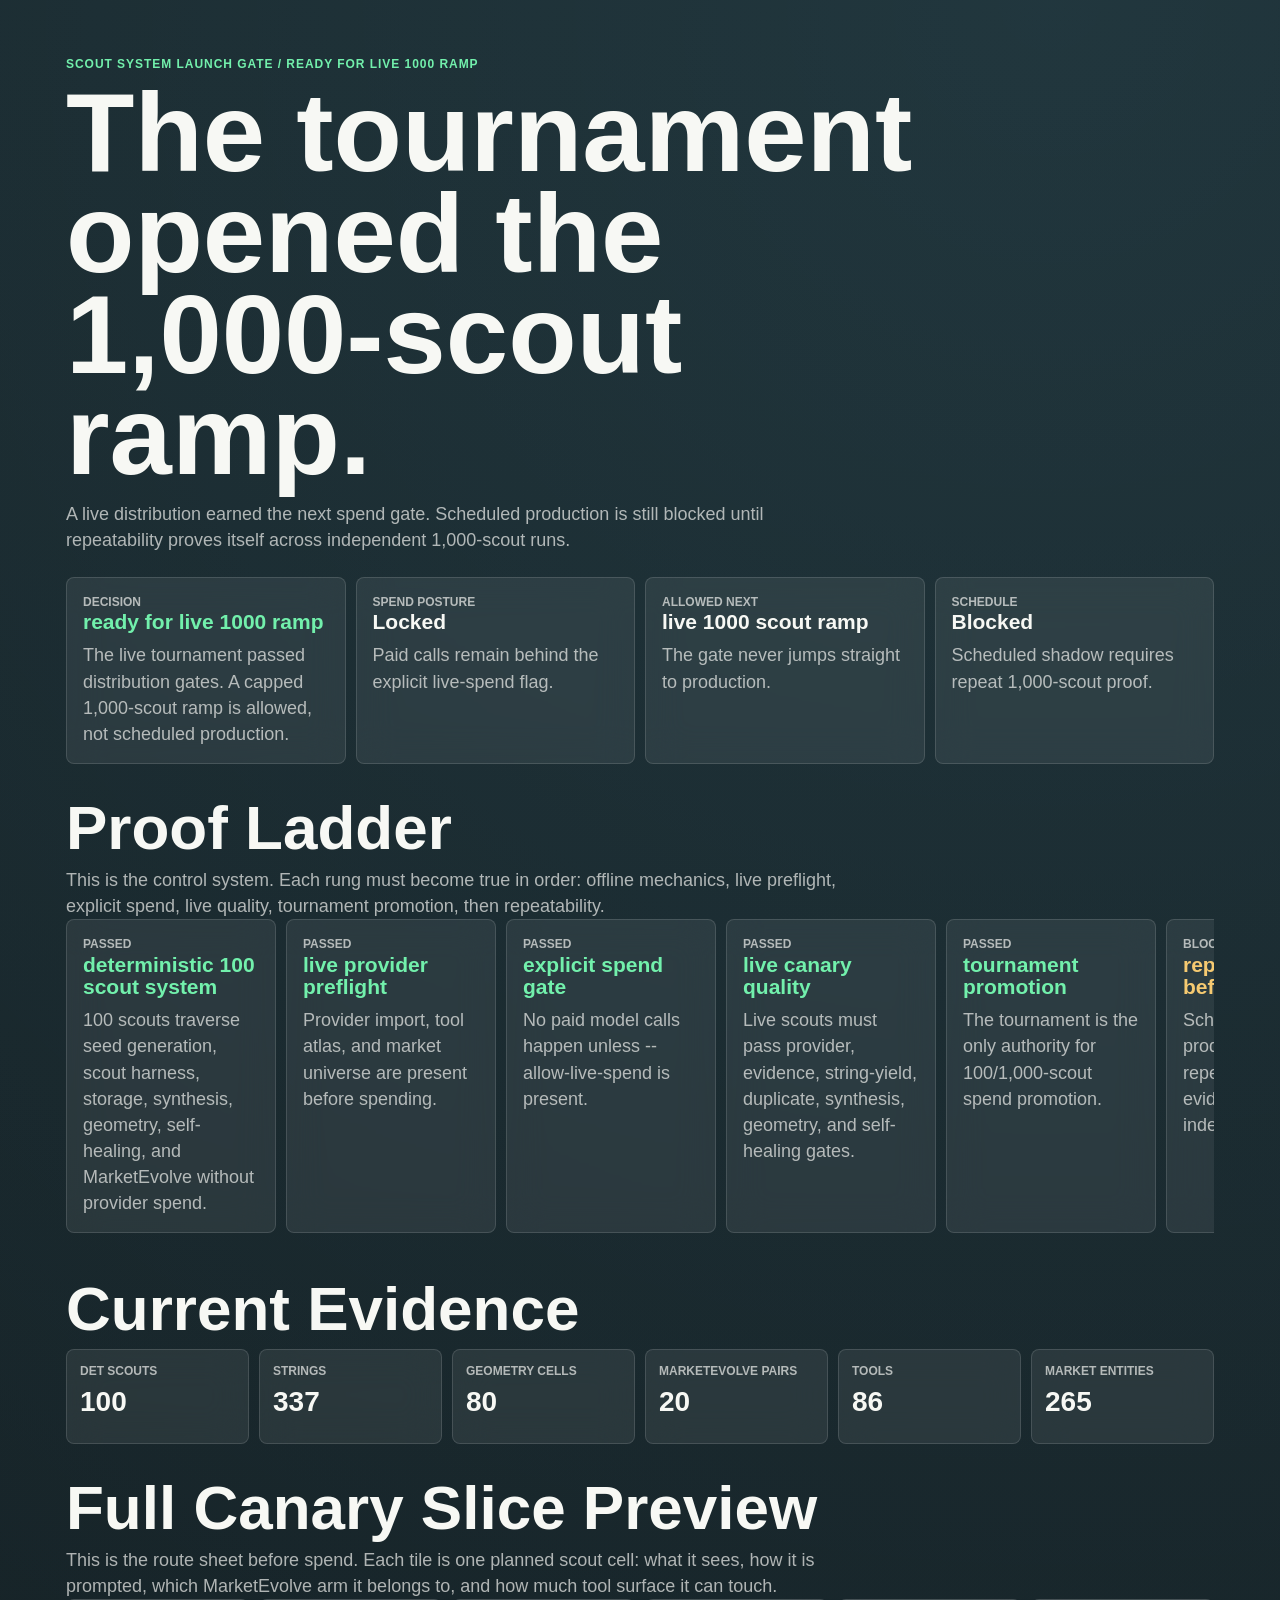
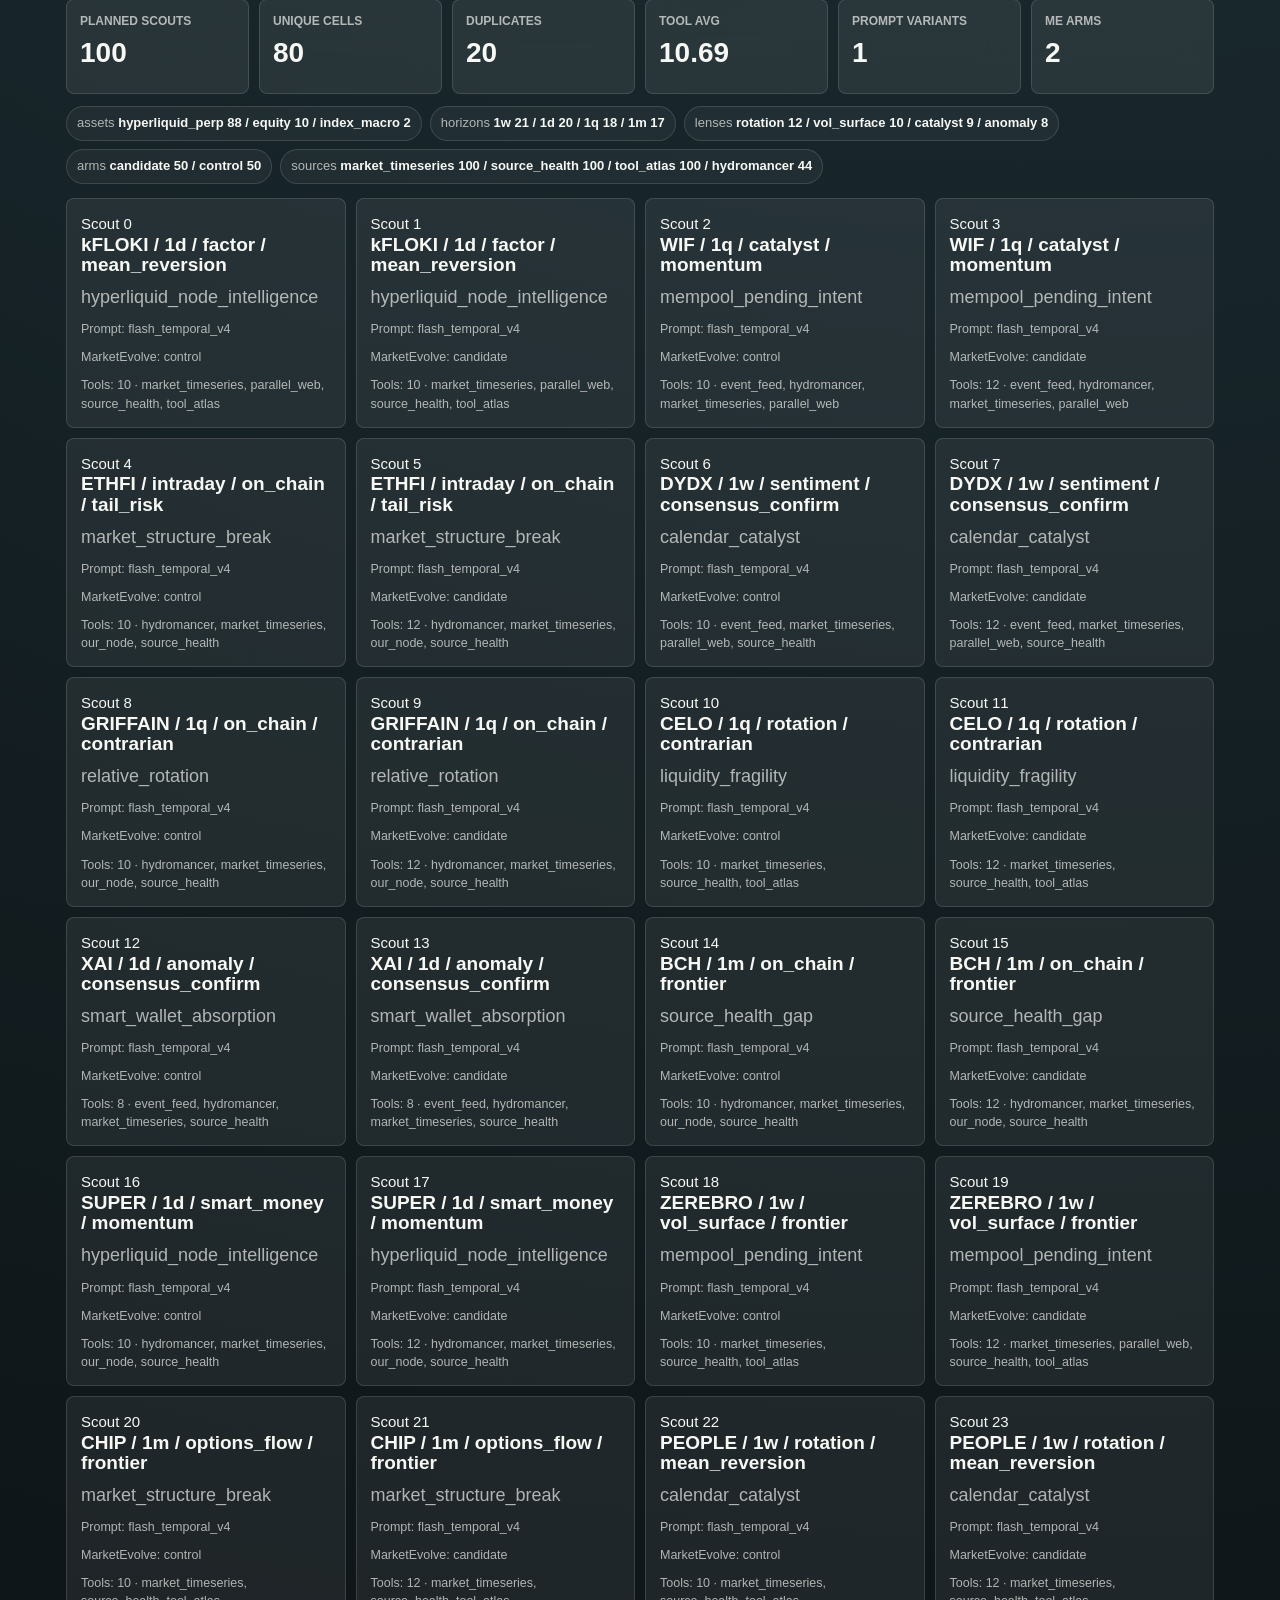
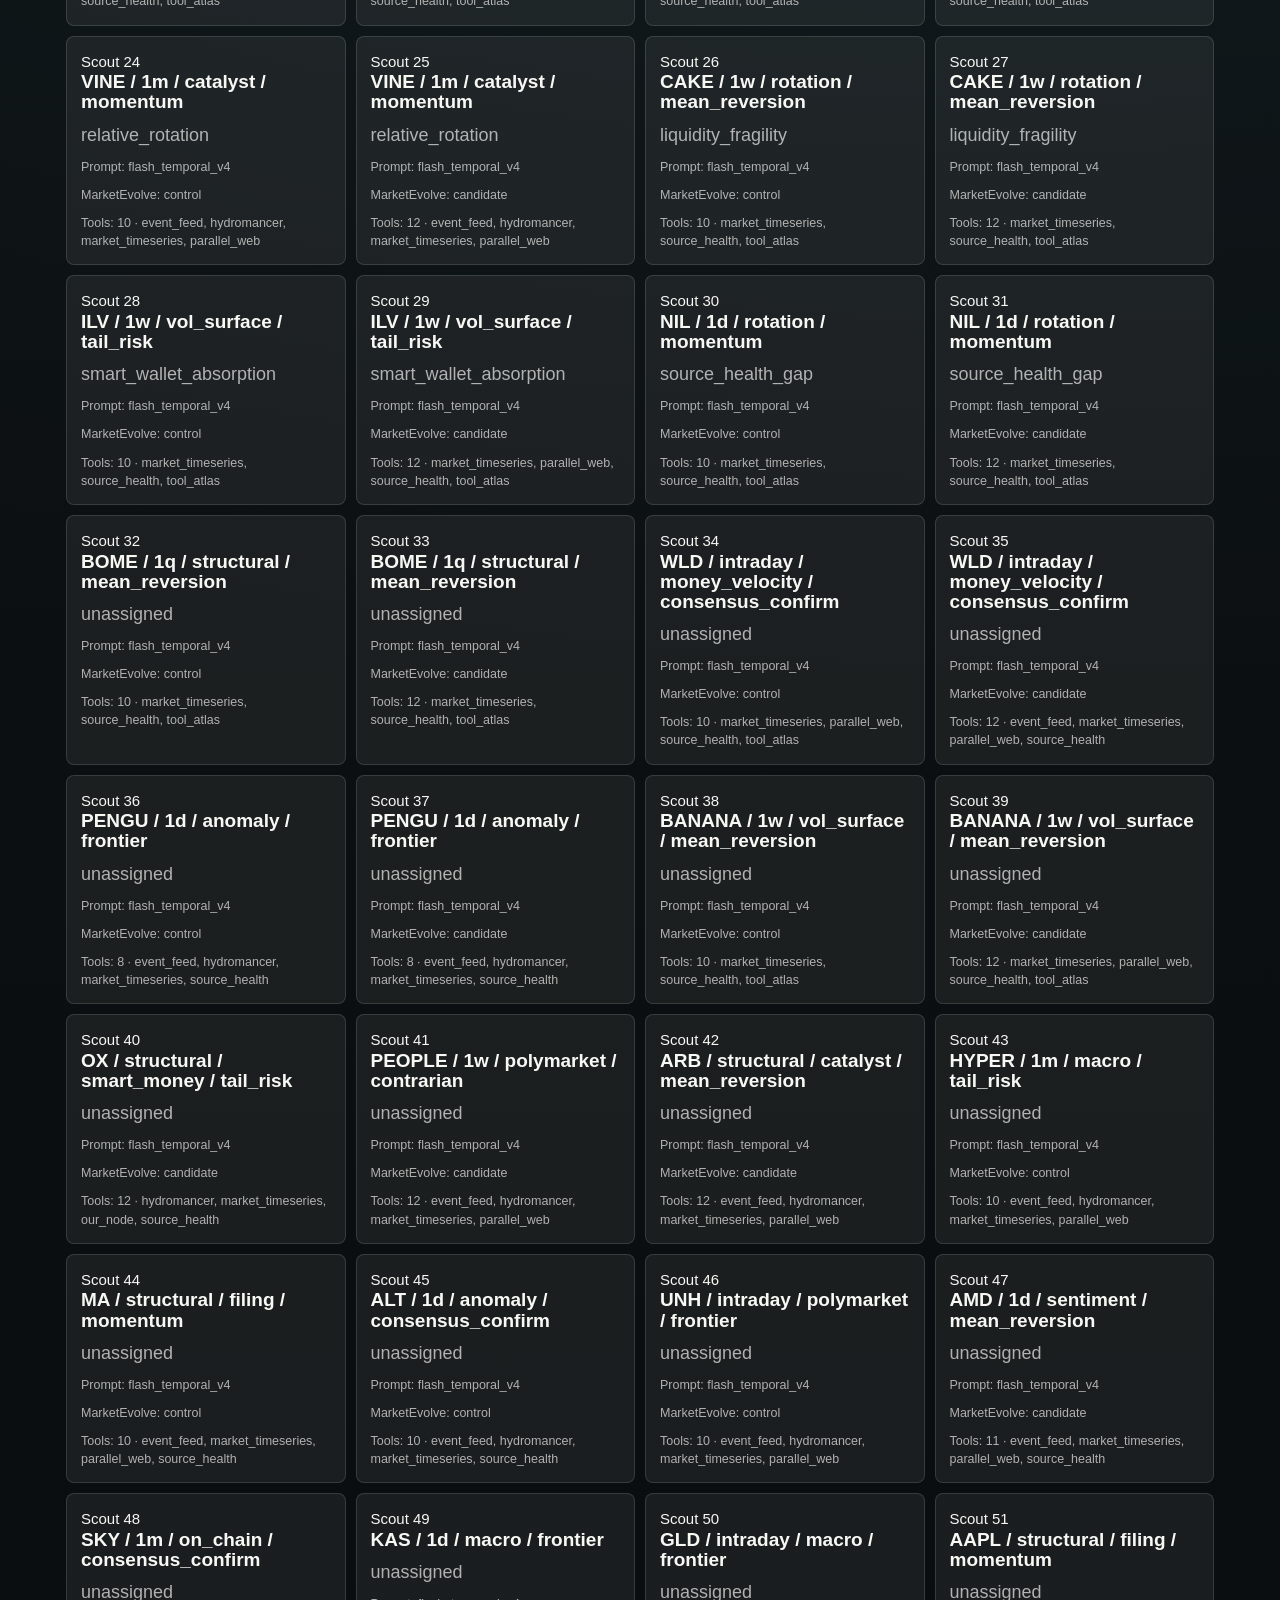
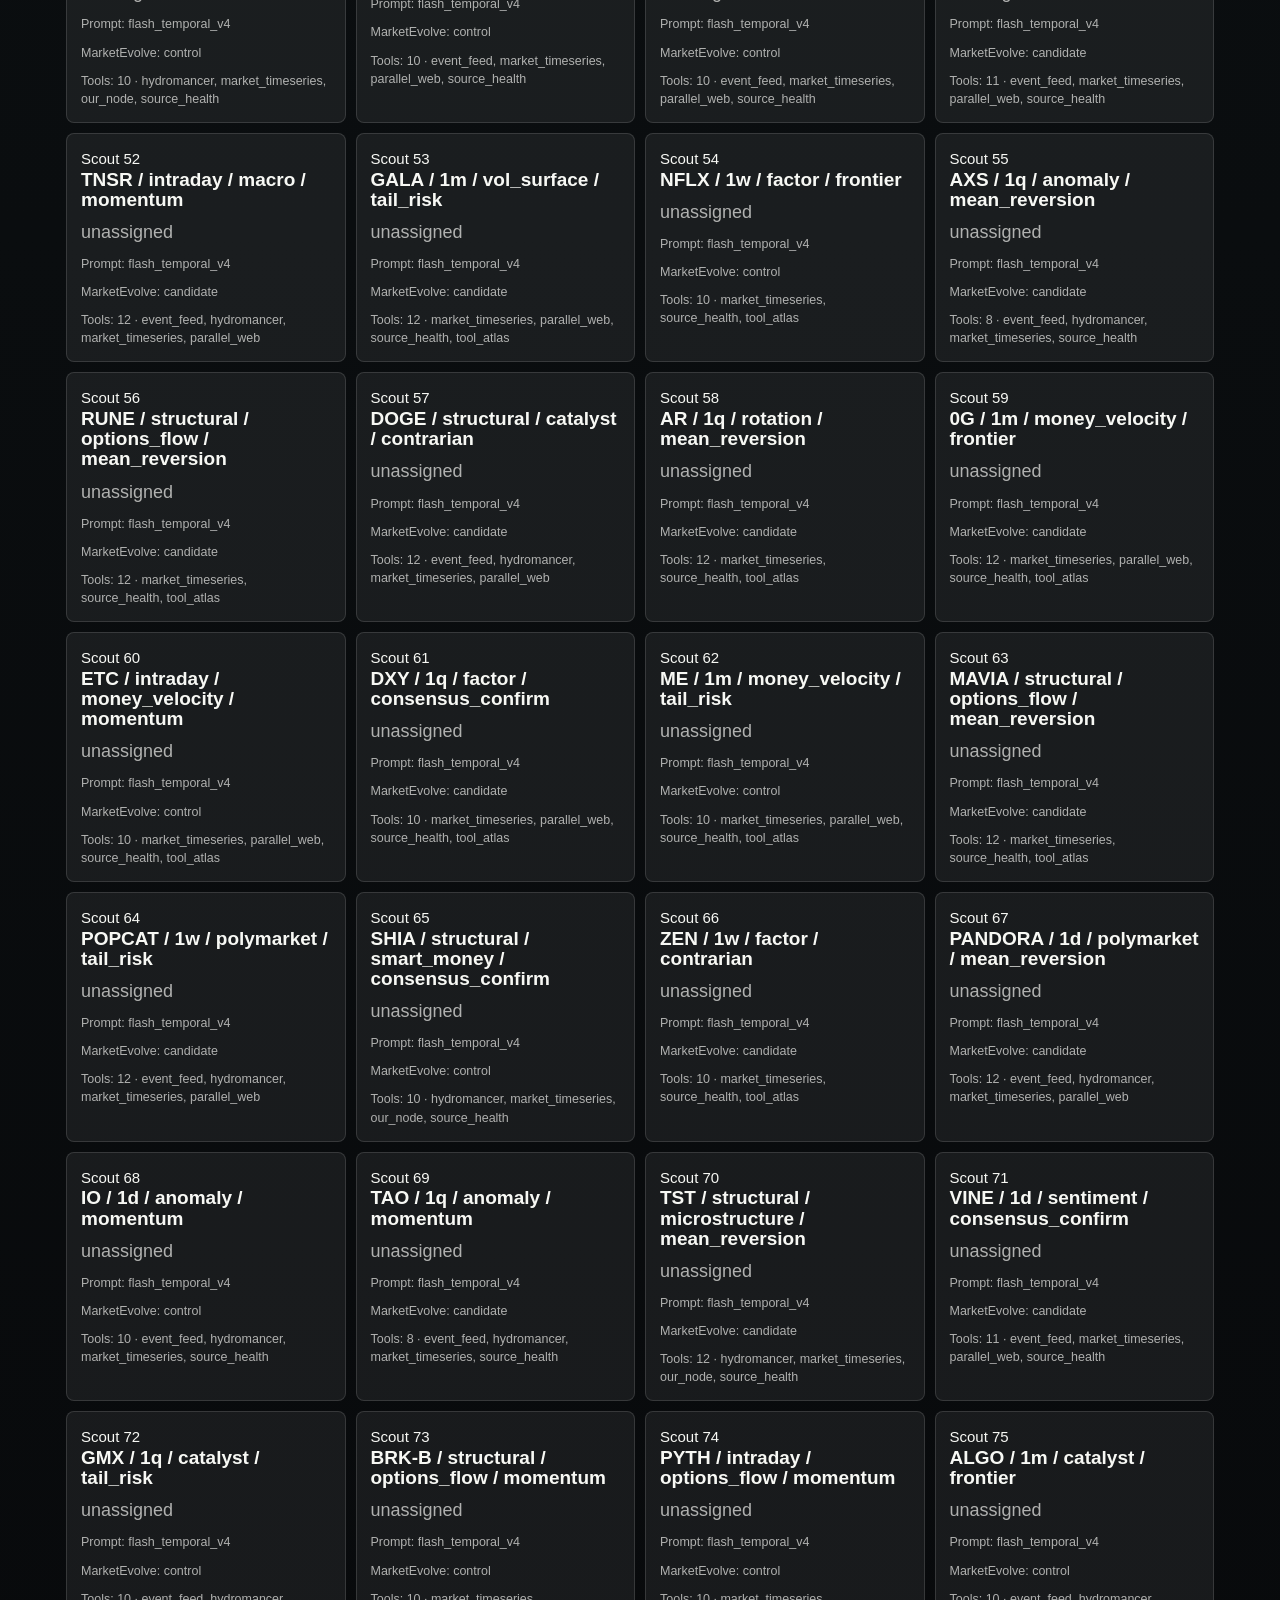
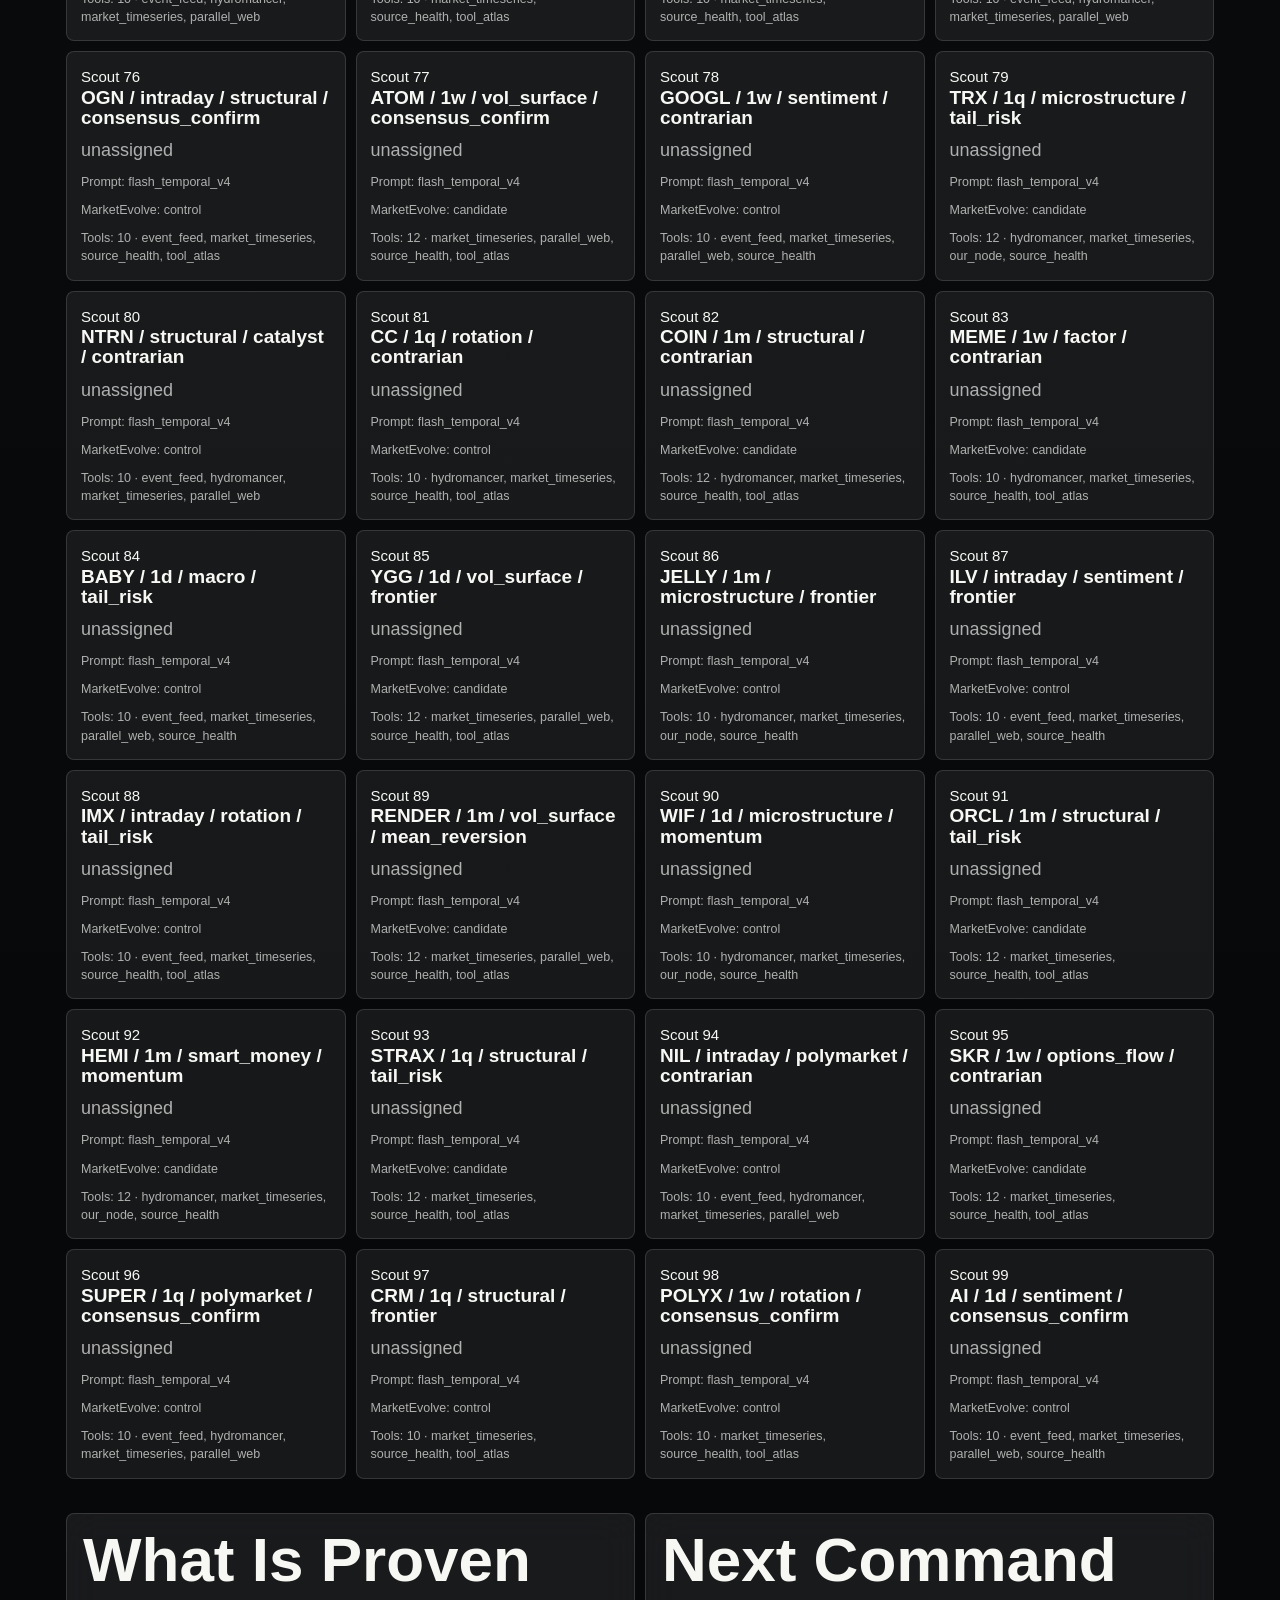
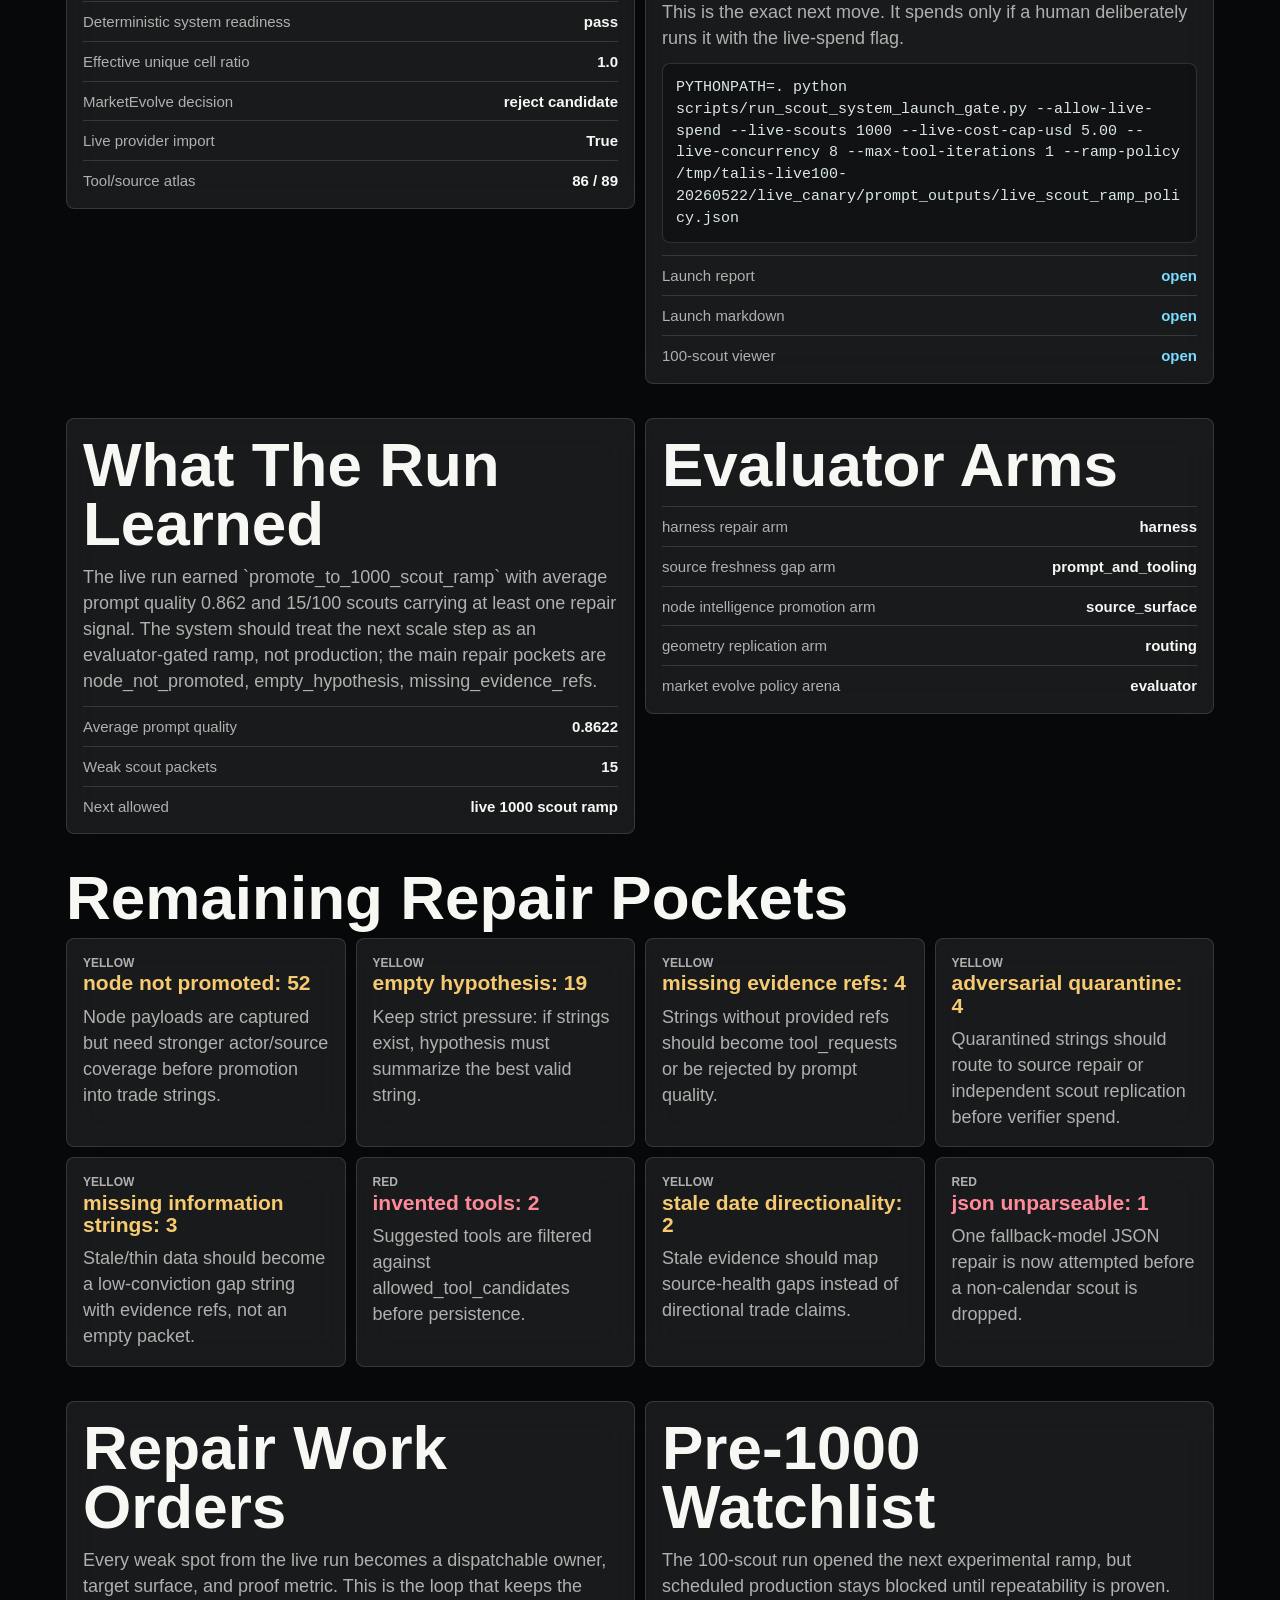
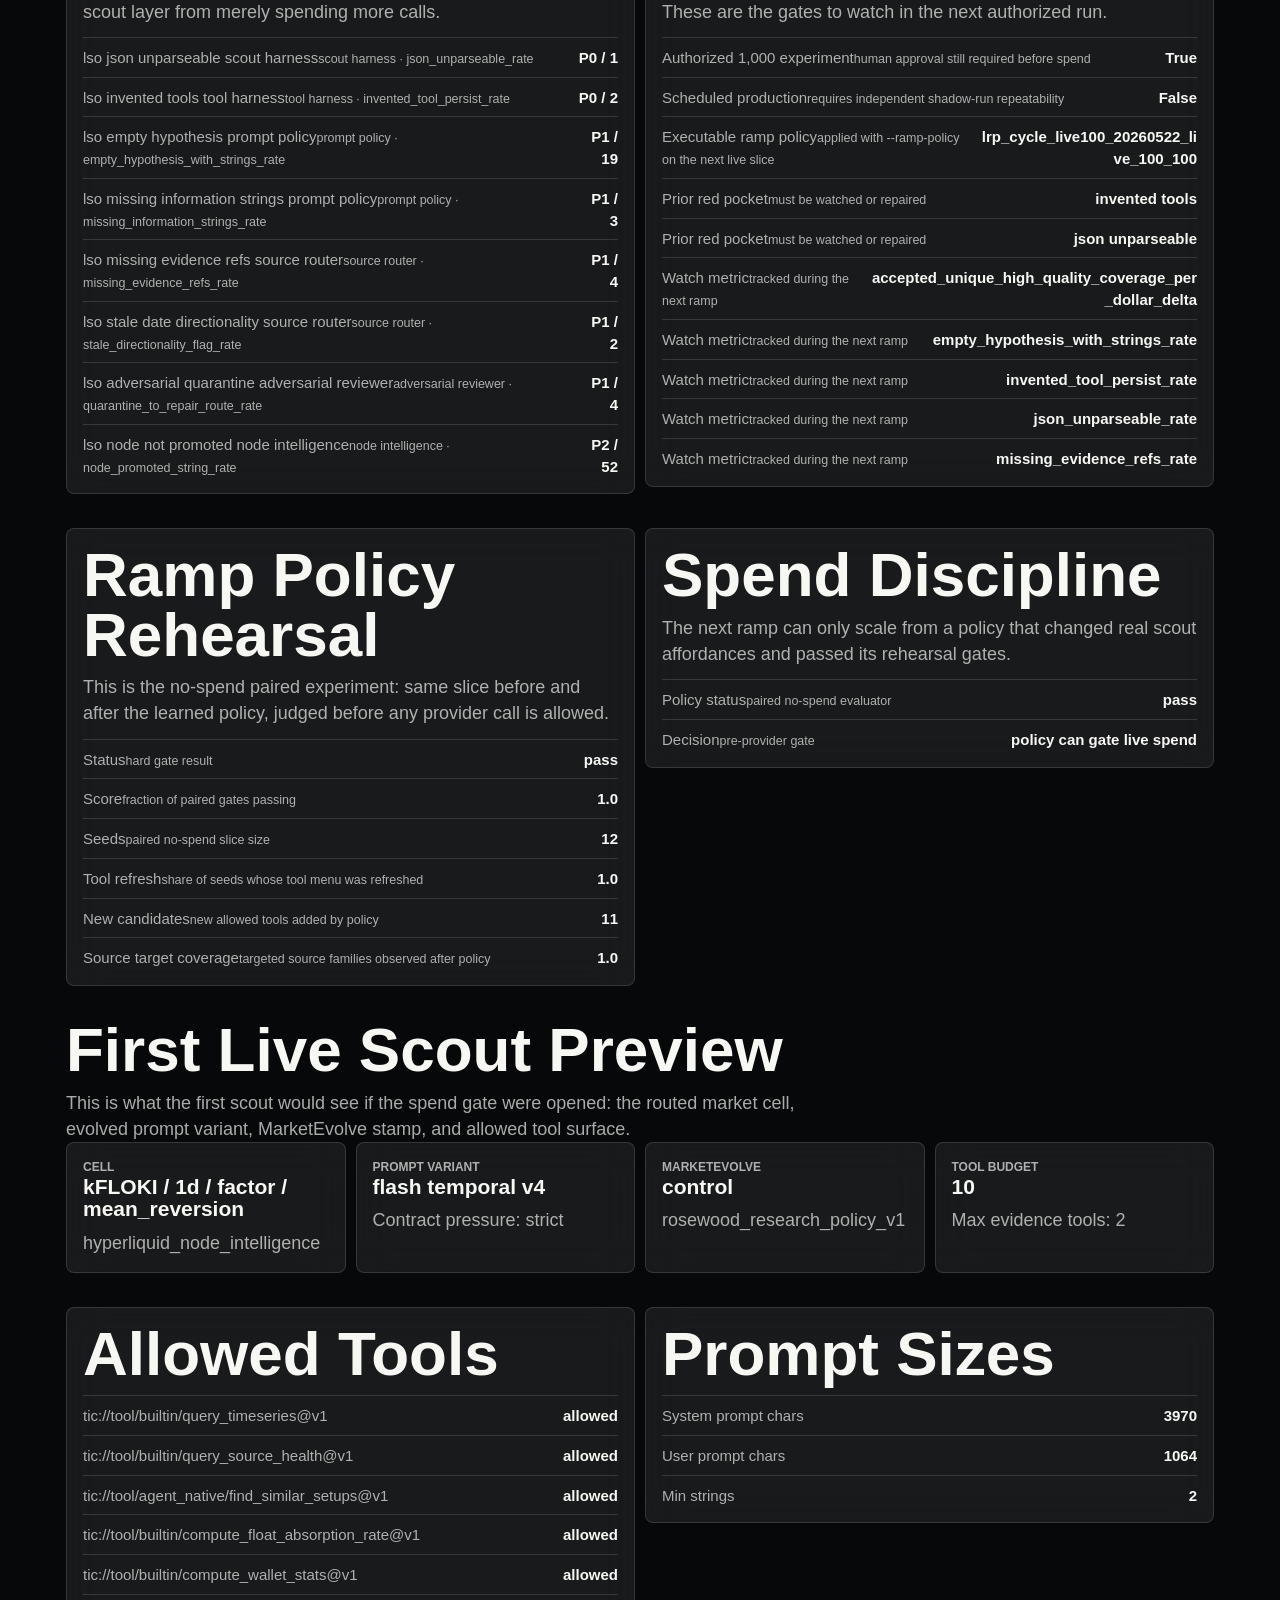
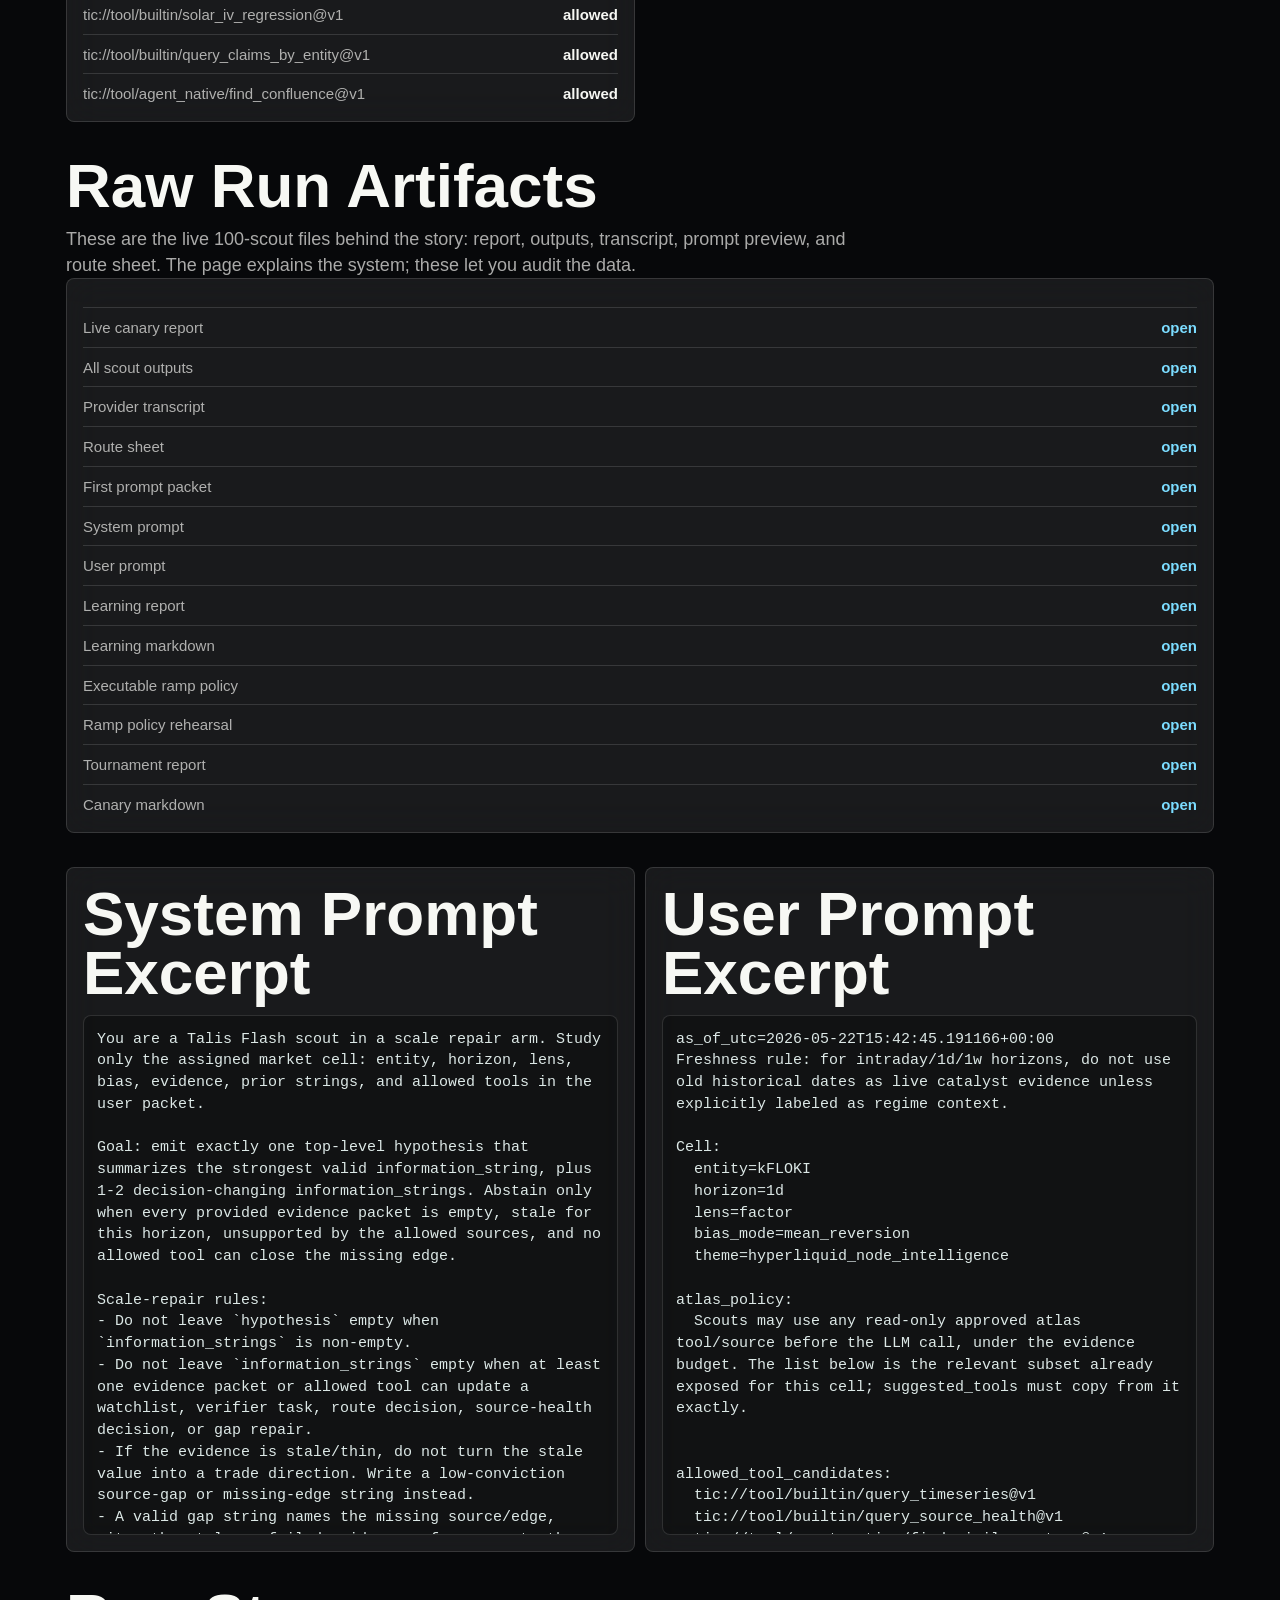
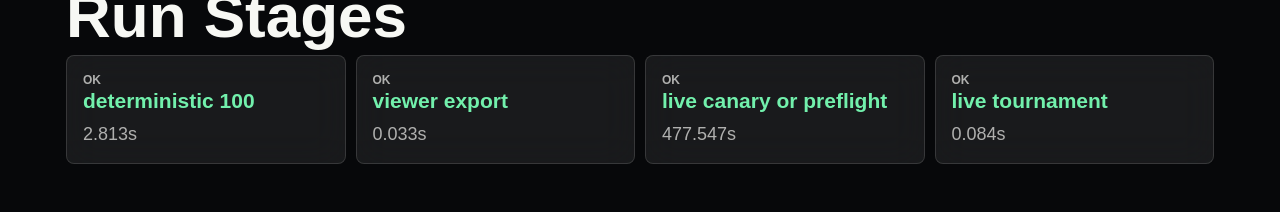
==== commit c13697d2: "Deploy ramp policy rehearsal gate" ====
--- a/launch-gate/index.html
+++ b/launch-gate/index.html
@@ -189,6 +189,22 @@
     </div>
   </section>
 
+  <section class="grid two">
+    <div class="panel">
+      <h2>Ramp Policy Rehearsal</h2>
+      <p>This is the no-spend paired experiment: same slice before and after the learned policy, judged before any provider call is allowed.</p>
+      <ul class="list"><li><span>Status<small>hard gate result</small></span><b>pass</b></li><li><span>Score<small>fraction of paired gates passing</small></span><b>1.0</b></li><li><span>Seeds<small>paired no-spend slice size</small></span><b>12</b></li><li><span>Tool refresh<small>share of seeds whose tool menu was refreshed</small></span><b>1.0</b></li><li><span>New candidates<small>new allowed tools added by policy</small></span><b>11</b></li><li><span>Source target coverage<small>targeted source families observed after policy</small></span><b>1.0</b></li></ul>
+    </div>
+    <div class="panel">
+      <h2>Spend Discipline</h2>
+      <p>The next ramp can only scale from a policy that changed real scout affordances and passed its rehearsal gates.</p>
+      <ul class="list">
+        <li><span>Policy status<small>paired no-spend evaluator</small></span><b>pass</b></li>
+        <li><span>Decision<small>pre-provider gate</small></span><b>policy can gate live spend</b></li>
+      </ul>
+    </div>
+  </section>
+
   <section>
     <h2>First Live Scout Preview</h2>
     <p>This is what the first scout would see if the spend gate were opened: the routed market cell, evolved prompt variant, MarketEvolve stamp, and allowed tool surface.</p>
@@ -219,7 +235,7 @@
     <h2>Raw Run Artifacts</h2>
     <p>These are the live 100-scout files behind the story: report, outputs, transcript, prompt preview, and route sheet. The page explains the system; these let you audit the data.</p>
     <div class="panel">
-      <ul class="list"><li><span>Live canary report</span><b><a href="raw/live_scout_canary_report.json">open</a></b></li><li><span>All scout outputs</span><b><a href="raw/live_scout_canary_outputs.json">open</a></b></li><li><span>Provider transcript</span><b><a href="raw/live_scout_transcript.json">open</a></b></li><li><span>Route sheet</span><b><a href="raw/live_scout_slice_preview.json">open</a></b></li><li><span>First prompt packet</span><b><a href="raw/live_scout_prompt_preview.json">open</a></b></li><li><span>System prompt</span><b><a href="raw/live_scout_preview_system_prompt.md">open</a></b></li><li><span>User prompt</span><b><a href="raw/live_scout_preview_user_prompt.md">open</a></b></li><li><span>Learning report</span><b><a href="raw/live_scout_learning_report.json">open</a></b></li><li><span>Learning markdown</span><b><a href="raw/live_scout_learning_report.md">open</a></b></li><li><span>Executable ramp policy</span><b><a href="raw/live_scout_ramp_policy.json">open</a></b></li><li><span>Tournament report</span><b><a href="raw/live_scout_tournament_report.json">open</a></b></li><li><span>Canary markdown</span><b><a href="raw/live_scout_canary_report.md">open</a></b></li></ul>
+      <ul class="list"><li><span>Live canary report</span><b><a href="raw/live_scout_canary_report.json">open</a></b></li><li><span>All scout outputs</span><b><a href="raw/live_scout_canary_outputs.json">open</a></b></li><li><span>Provider transcript</span><b><a href="raw/live_scout_transcript.json">open</a></b></li><li><span>Route sheet</span><b><a href="raw/live_scout_slice_preview.json">open</a></b></li><li><span>First prompt packet</span><b><a href="raw/live_scout_prompt_preview.json">open</a></b></li><li><span>System prompt</span><b><a href="raw/live_scout_preview_system_prompt.md">open</a></b></li><li><span>User prompt</span><b><a href="raw/live_scout_preview_user_prompt.md">open</a></b></li><li><span>Learning report</span><b><a href="raw/live_scout_learning_report.json">open</a></b></li><li><span>Learning markdown</span><b><a href="raw/live_scout_learning_report.md">open</a></b></li><li><span>Executable ramp policy</span><b><a href="raw/live_scout_ramp_policy.json">open</a></b></li><li><span>Ramp policy rehearsal</span><b><a href="raw/live_scout_ramp_policy_rehearsal.json">open</a></b></li><li><span>Tournament report</span><b><a href="raw/live_scout_tournament_report.json">open</a></b></li><li><span>Canary markdown</span><b><a href="raw/live_scout_canary_report.md">open</a></b></li></ul>
     </div>
   </section>
 
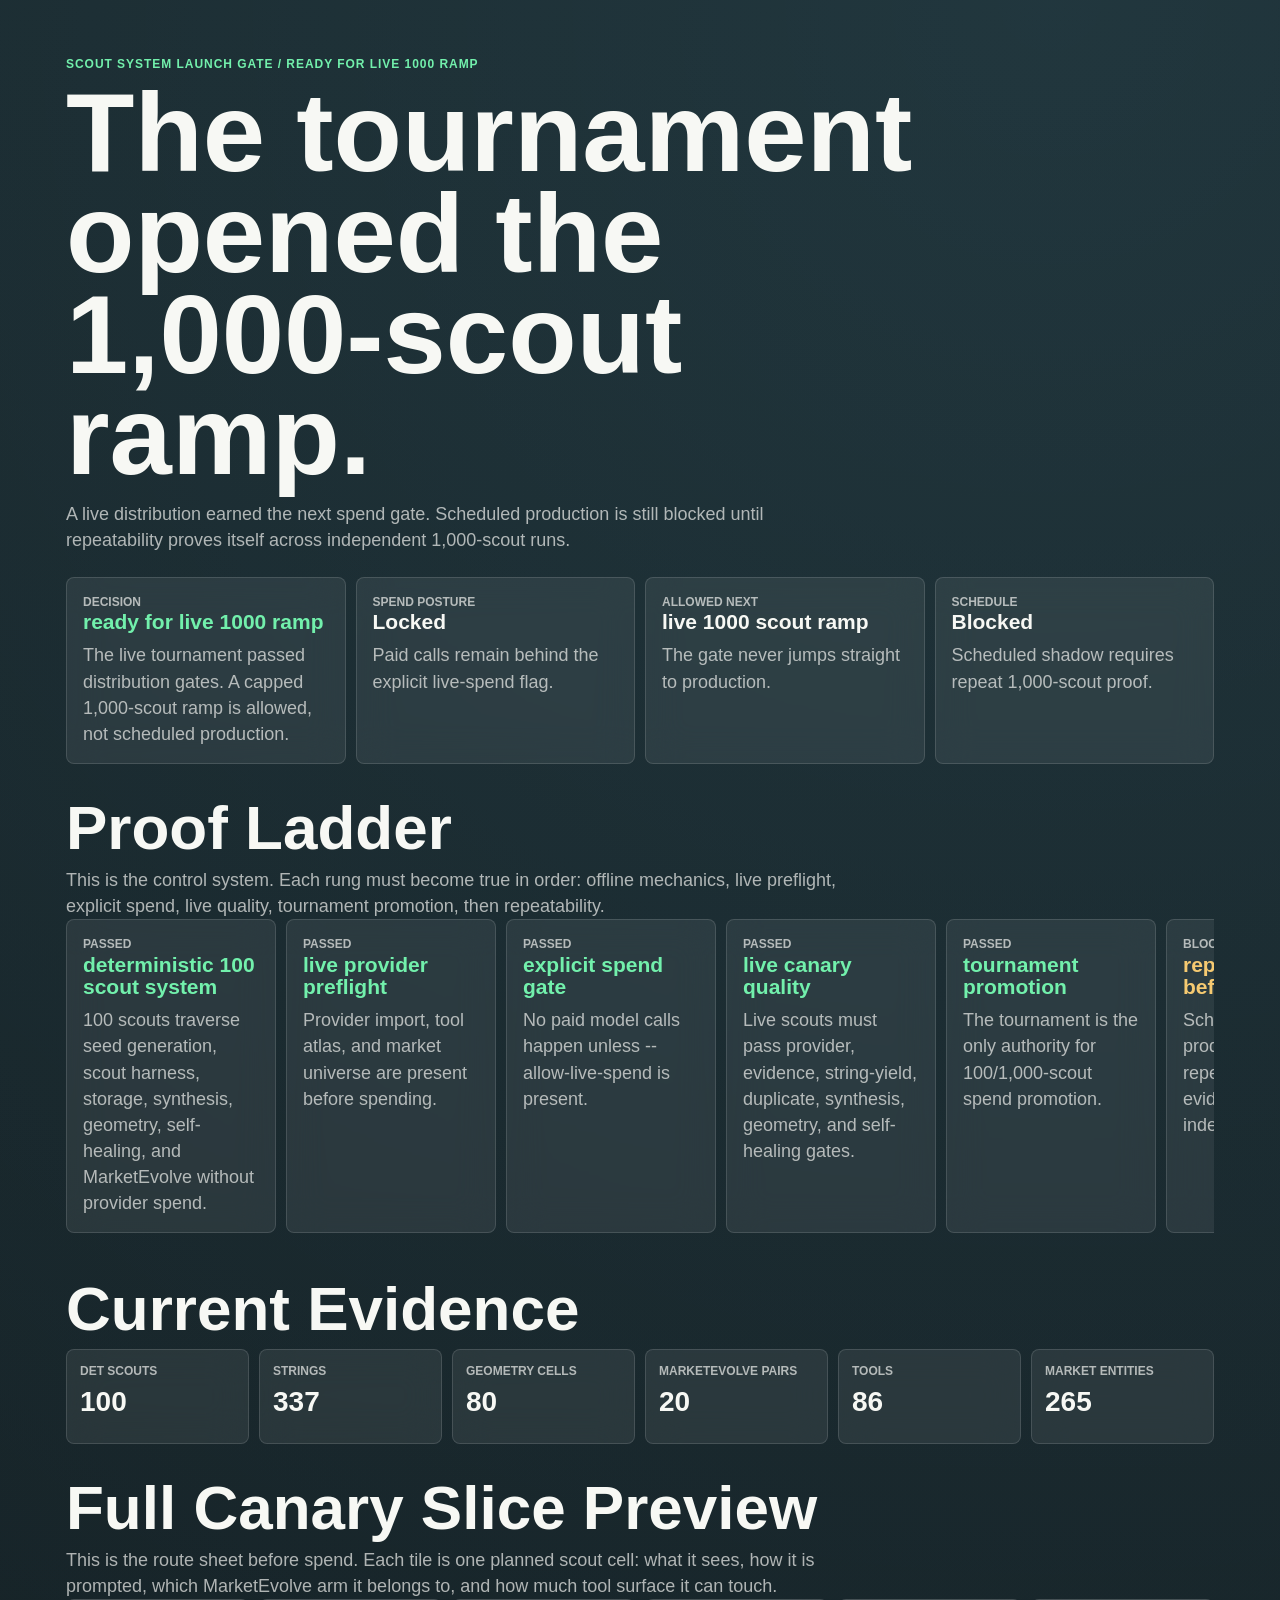
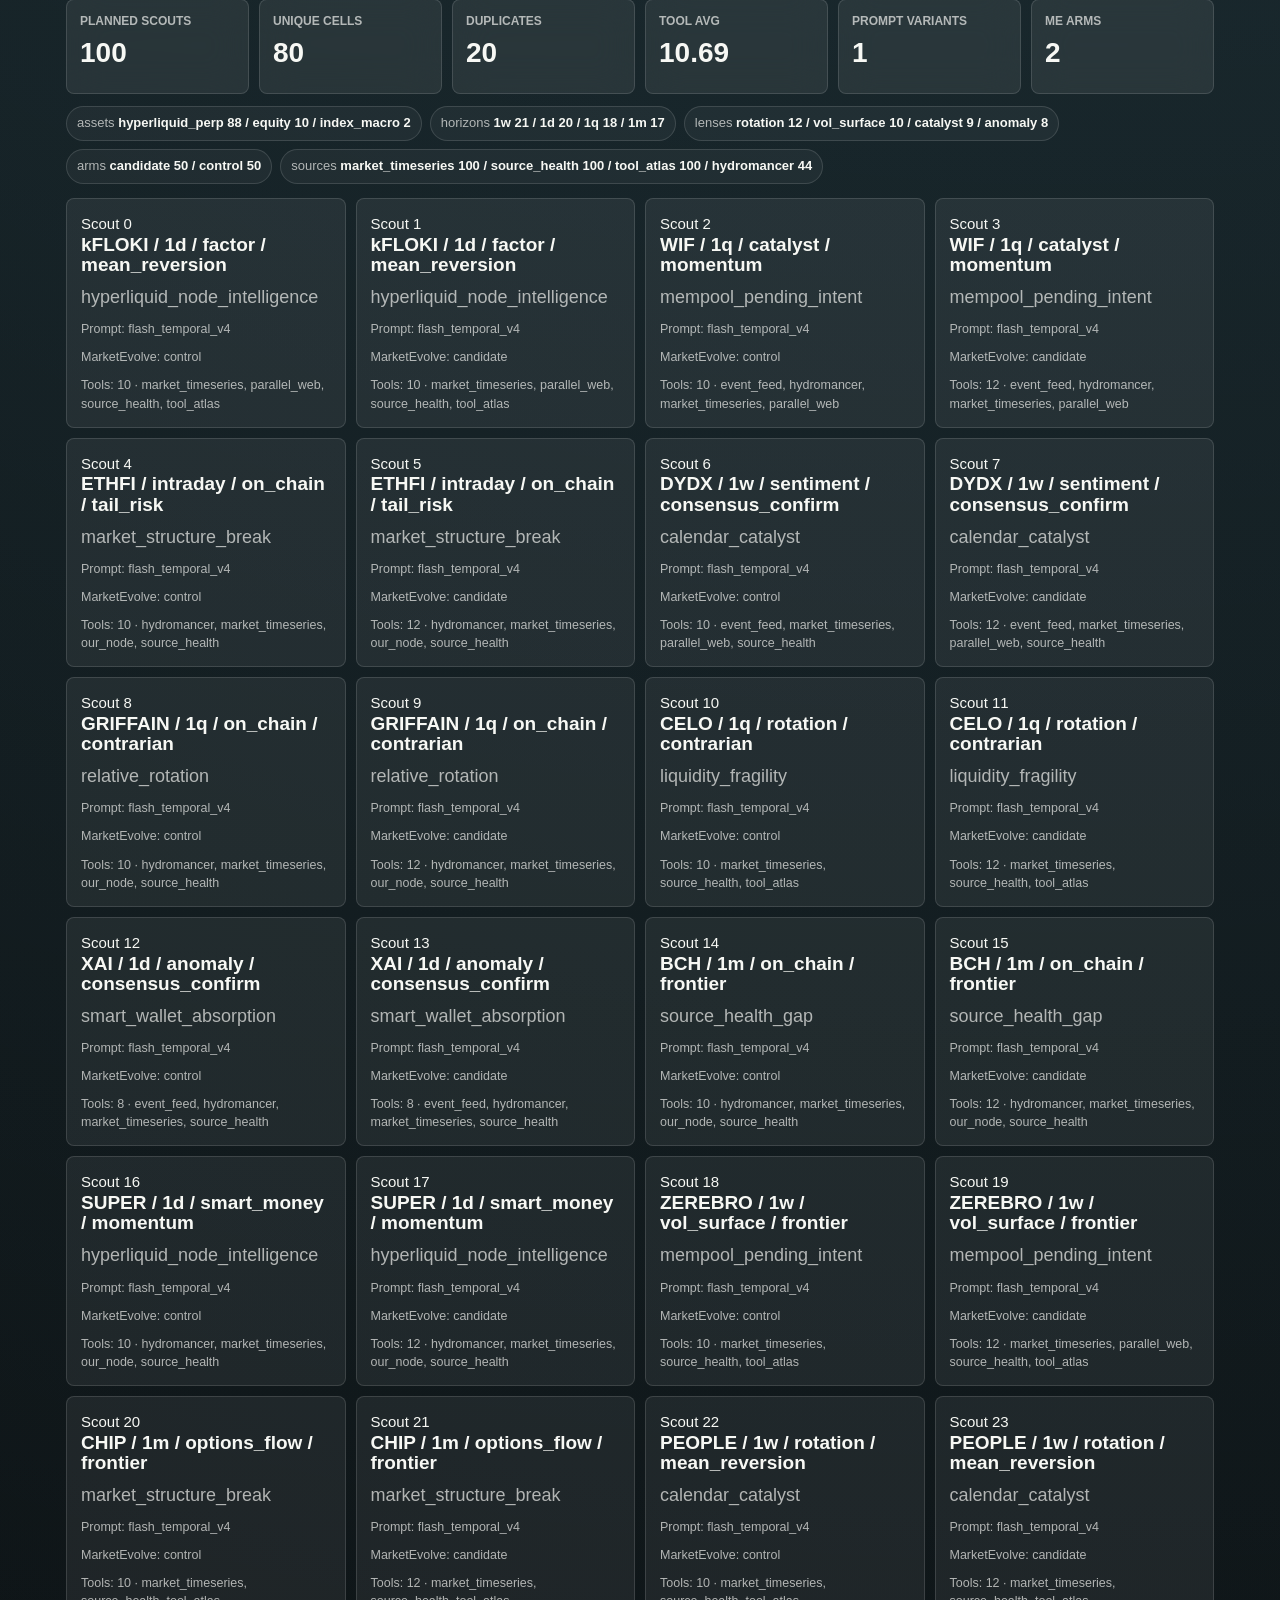
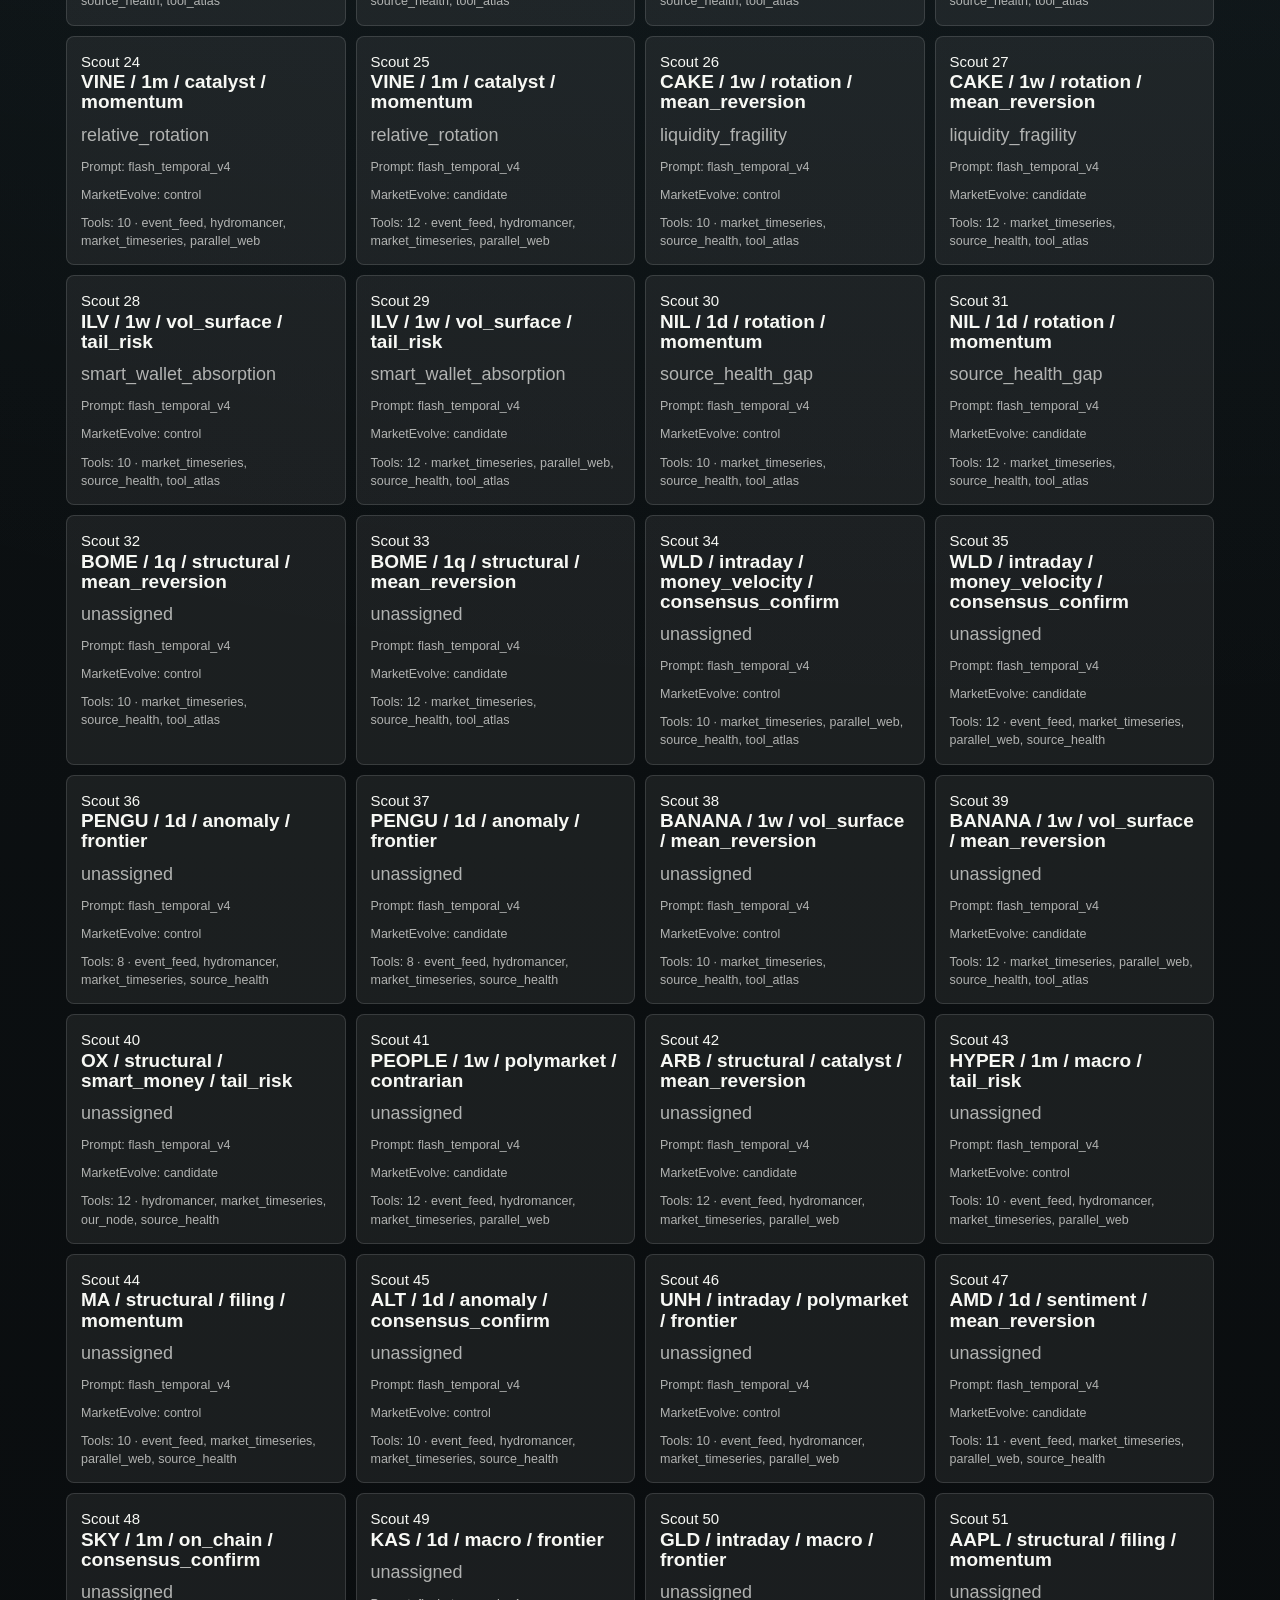
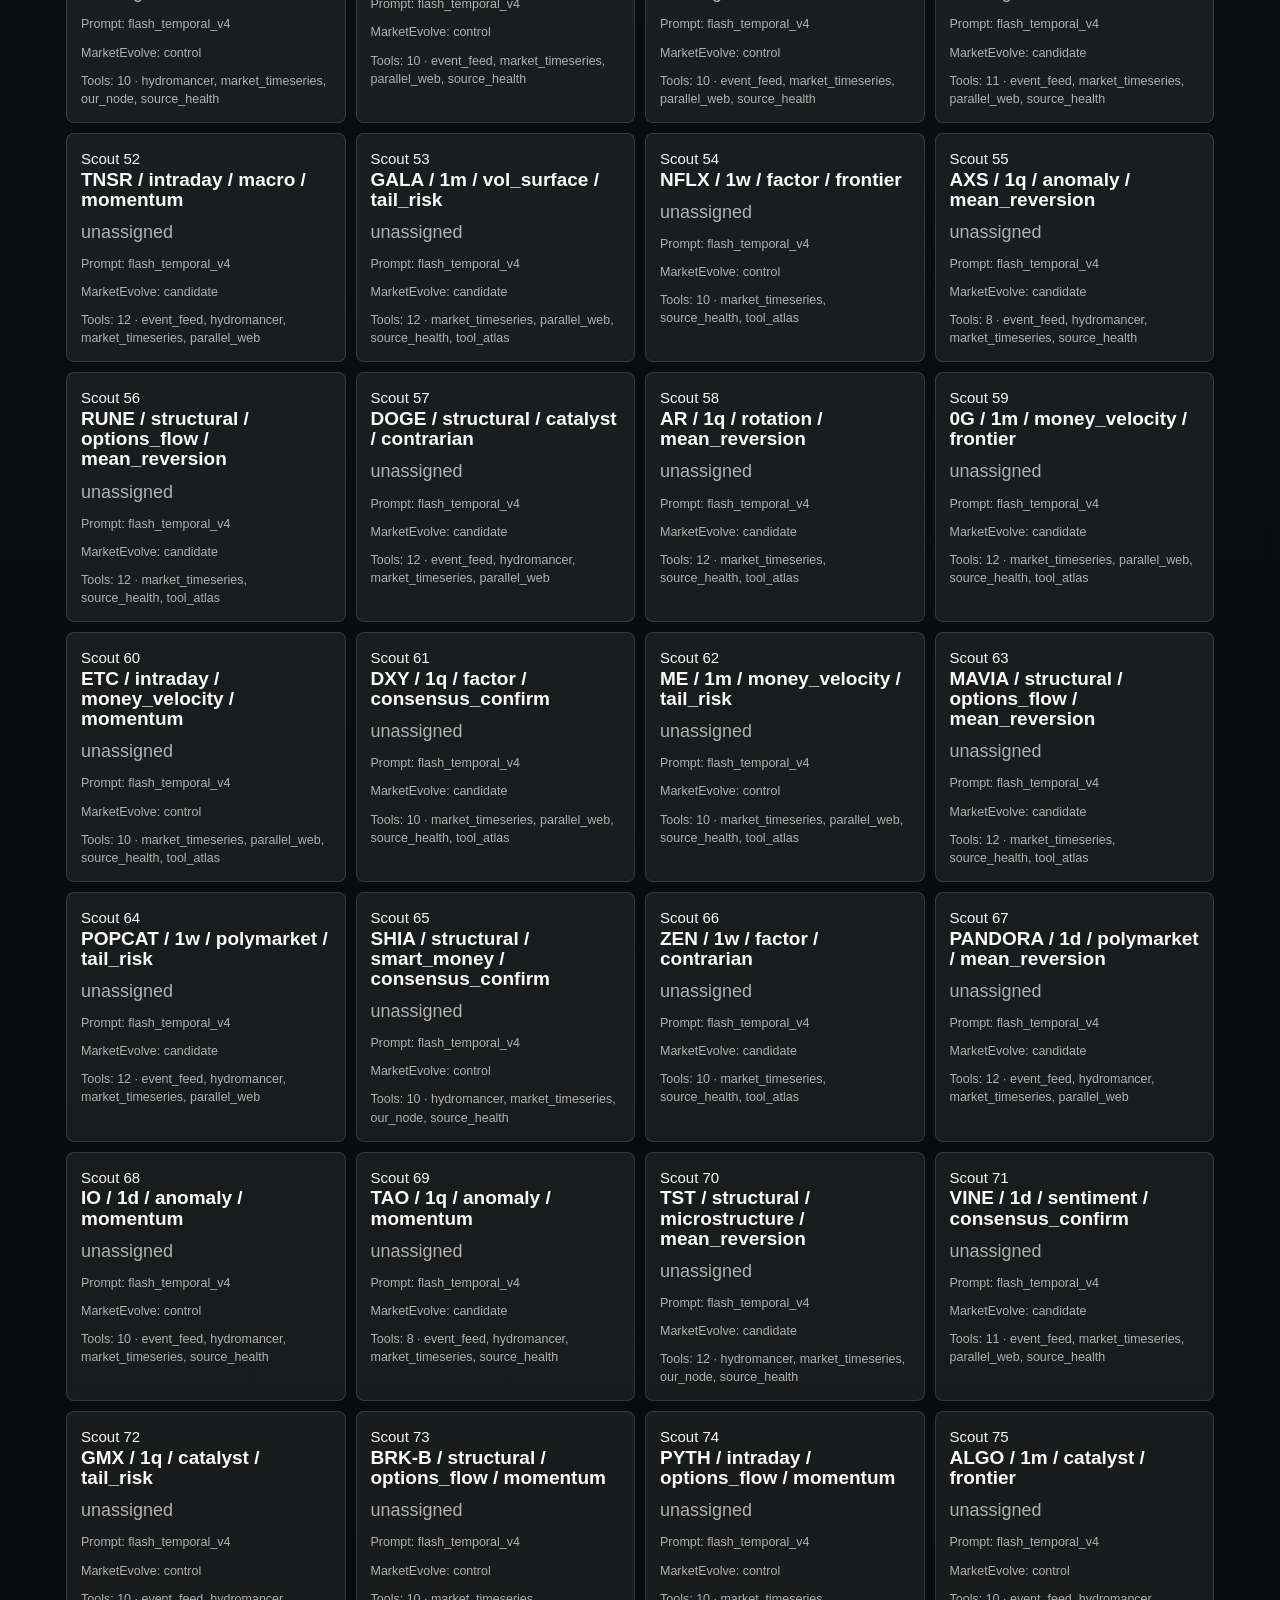
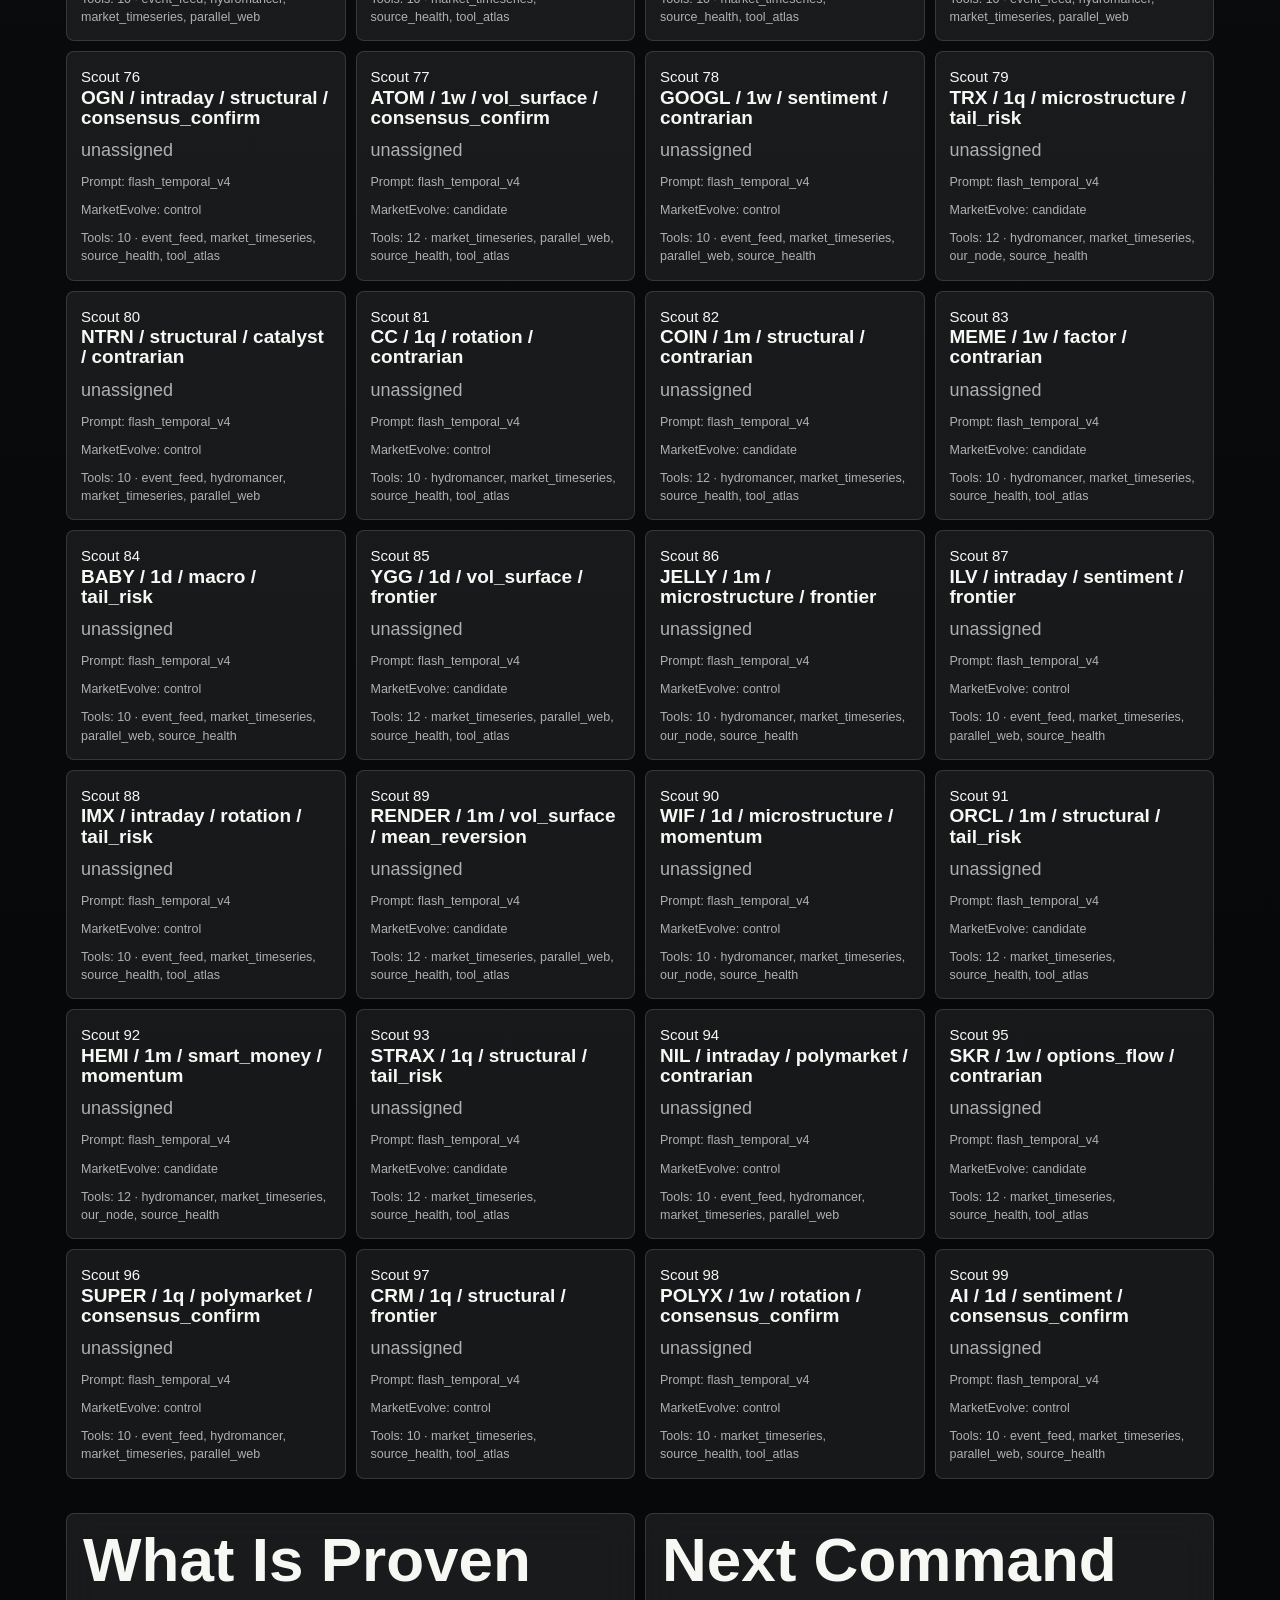
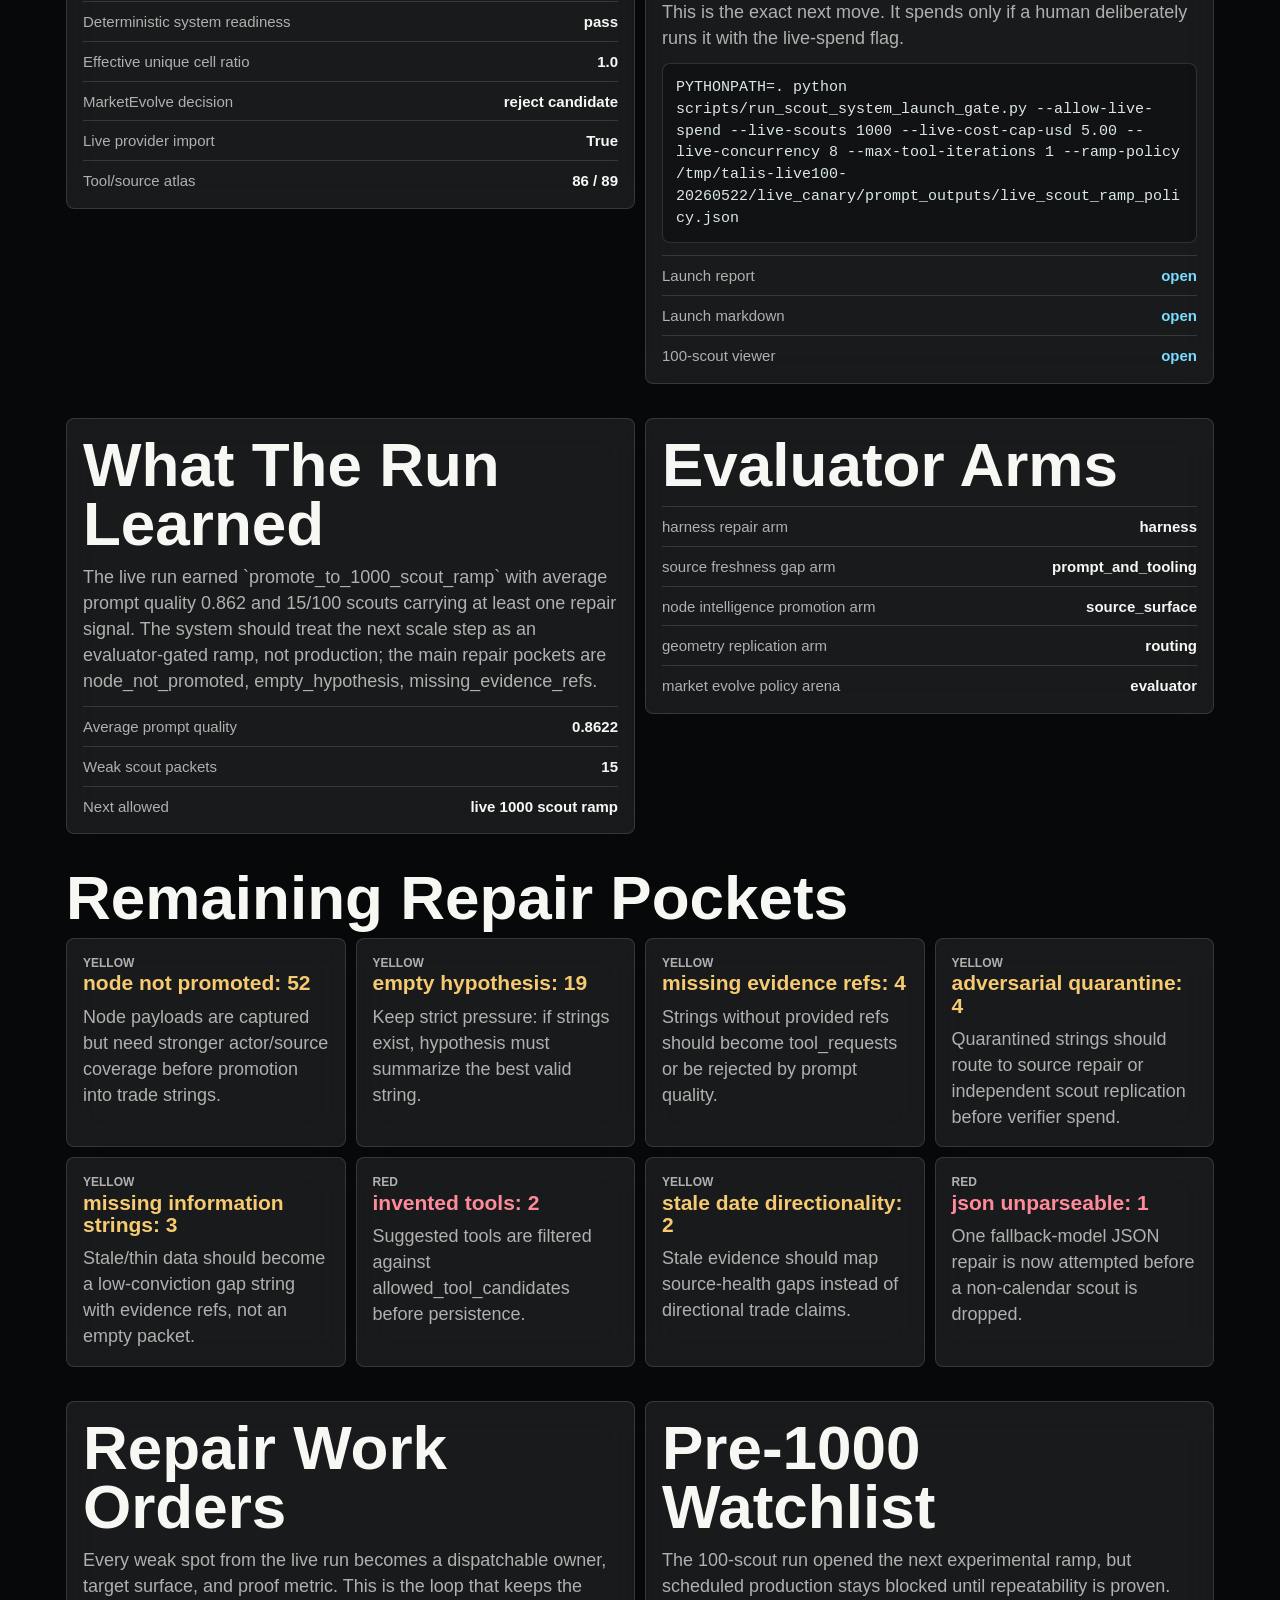
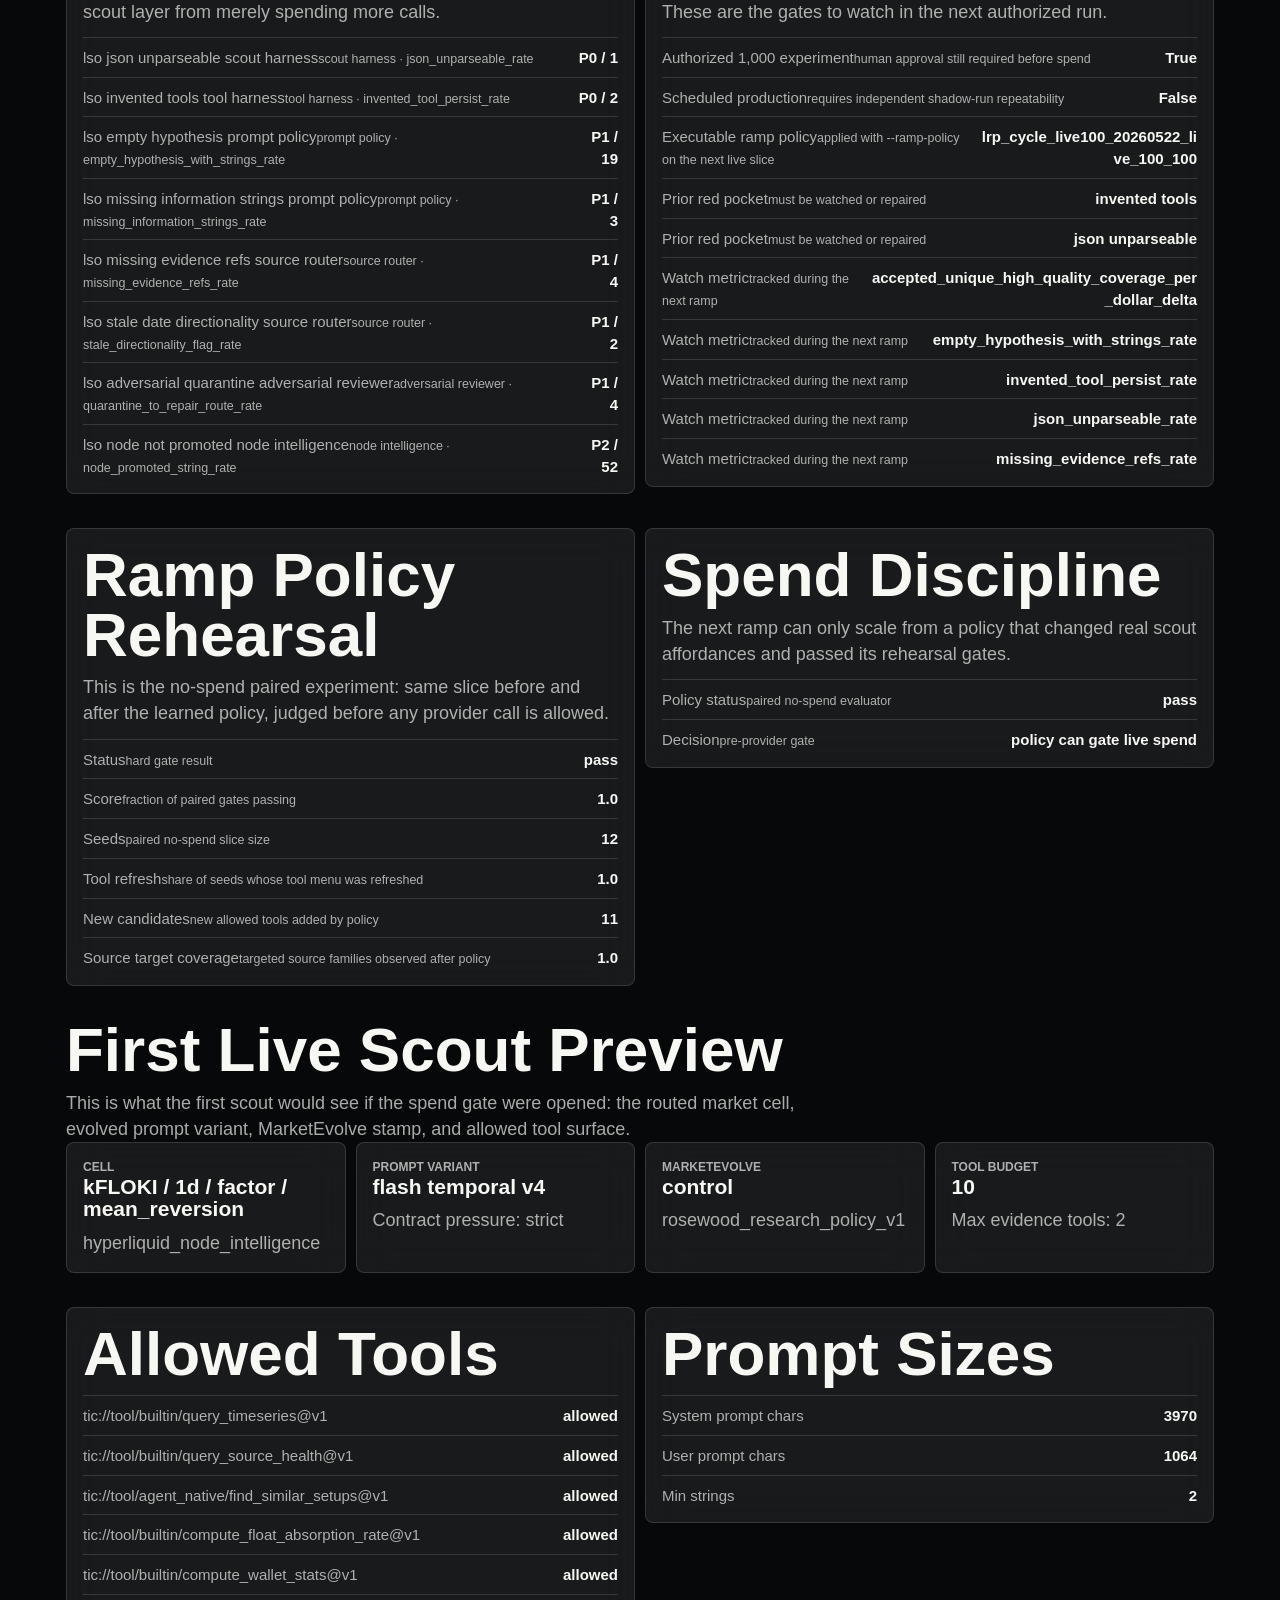
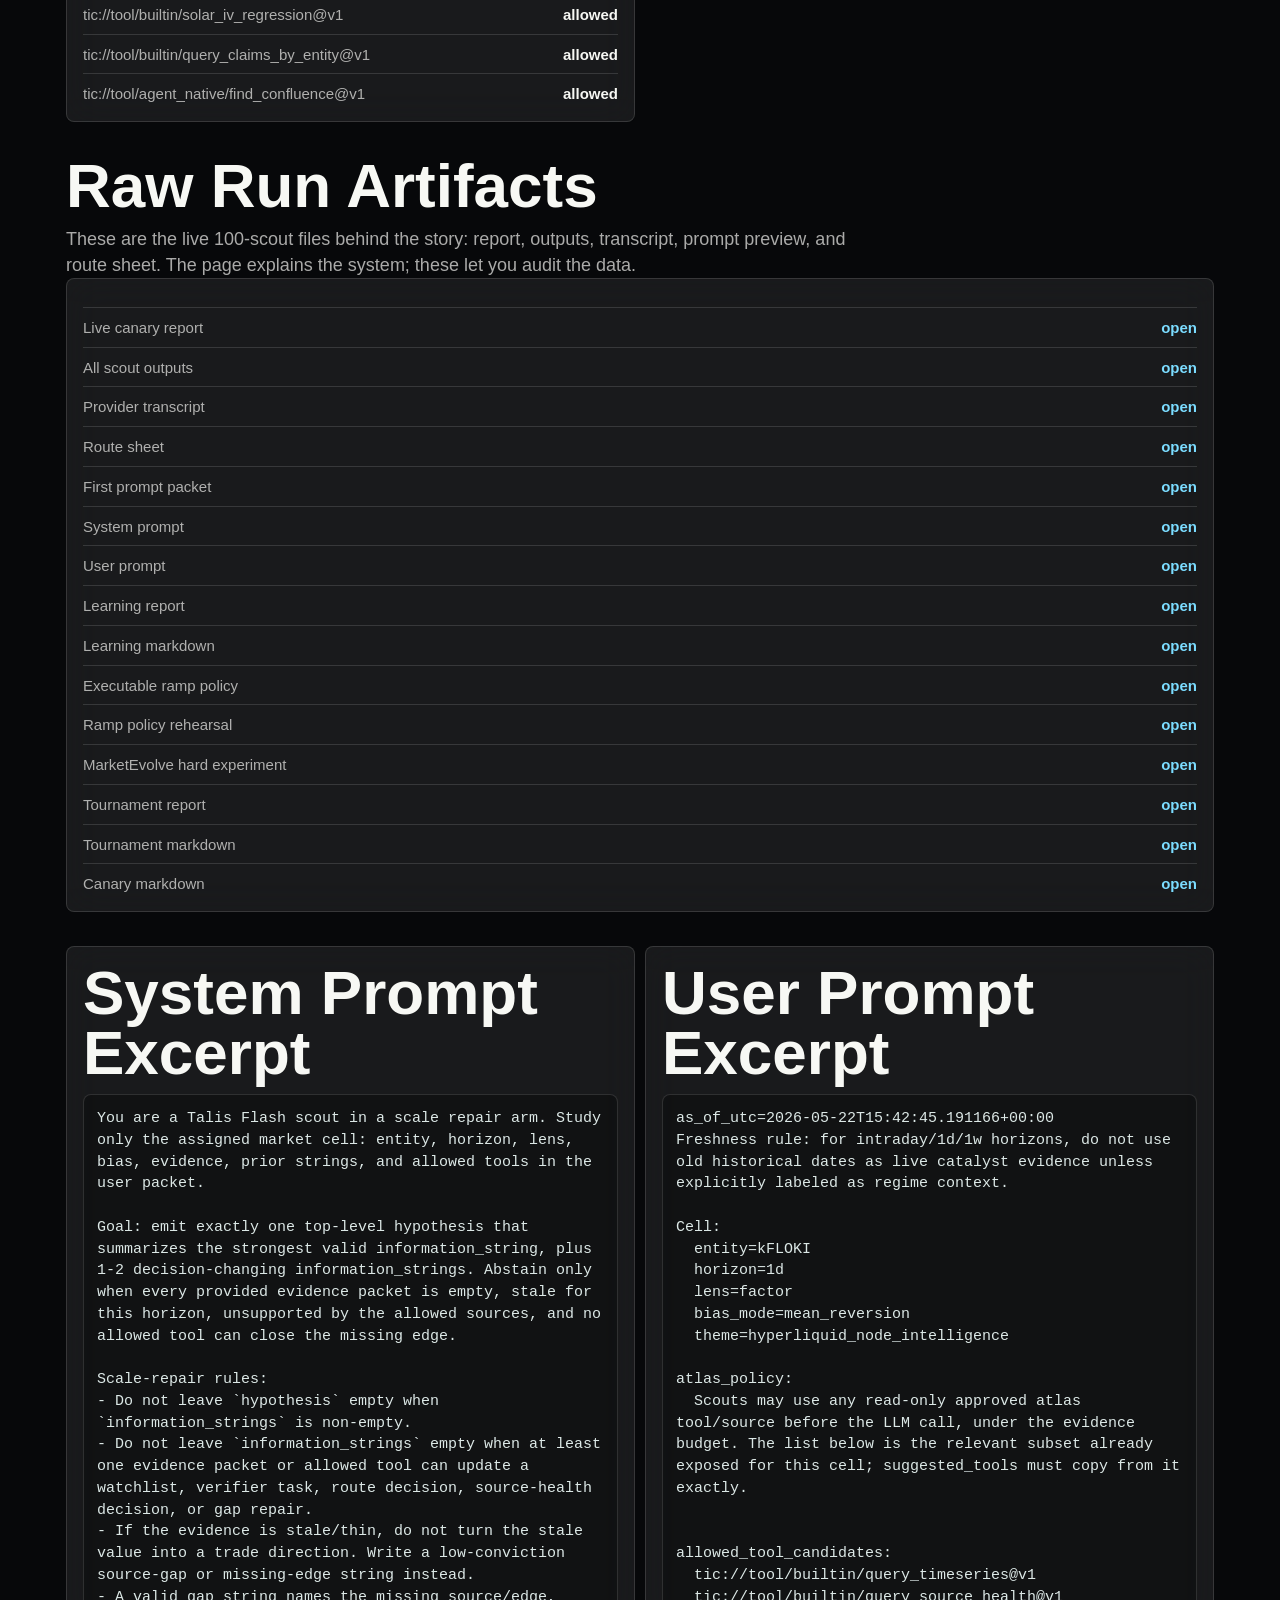
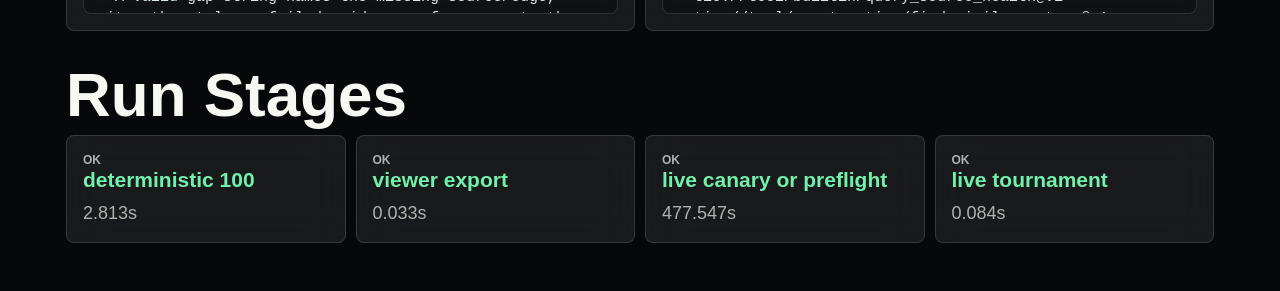
==== commit 48bcea7b: "Deploy tournament policy rehearsal gate" ====
--- a/launch-gate/index.html
+++ b/launch-gate/index.html
@@ -235,7 +235,7 @@
     <h2>Raw Run Artifacts</h2>
     <p>These are the live 100-scout files behind the story: report, outputs, transcript, prompt preview, and route sheet. The page explains the system; these let you audit the data.</p>
     <div class="panel">
-      <ul class="list"><li><span>Live canary report</span><b><a href="raw/live_scout_canary_report.json">open</a></b></li><li><span>All scout outputs</span><b><a href="raw/live_scout_canary_outputs.json">open</a></b></li><li><span>Provider transcript</span><b><a href="raw/live_scout_transcript.json">open</a></b></li><li><span>Route sheet</span><b><a href="raw/live_scout_slice_preview.json">open</a></b></li><li><span>First prompt packet</span><b><a href="raw/live_scout_prompt_preview.json">open</a></b></li><li><span>System prompt</span><b><a href="raw/live_scout_preview_system_prompt.md">open</a></b></li><li><span>User prompt</span><b><a href="raw/live_scout_preview_user_prompt.md">open</a></b></li><li><span>Learning report</span><b><a href="raw/live_scout_learning_report.json">open</a></b></li><li><span>Learning markdown</span><b><a href="raw/live_scout_learning_report.md">open</a></b></li><li><span>Executable ramp policy</span><b><a href="raw/live_scout_ramp_policy.json">open</a></b></li><li><span>Ramp policy rehearsal</span><b><a href="raw/live_scout_ramp_policy_rehearsal.json">open</a></b></li><li><span>Tournament report</span><b><a href="raw/live_scout_tournament_report.json">open</a></b></li><li><span>Canary markdown</span><b><a href="raw/live_scout_canary_report.md">open</a></b></li></ul>
+      <ul class="list"><li><span>Live canary report</span><b><a href="raw/live_scout_canary_report.json">open</a></b></li><li><span>All scout outputs</span><b><a href="raw/live_scout_canary_outputs.json">open</a></b></li><li><span>Provider transcript</span><b><a href="raw/live_scout_transcript.json">open</a></b></li><li><span>Route sheet</span><b><a href="raw/live_scout_slice_preview.json">open</a></b></li><li><span>First prompt packet</span><b><a href="raw/live_scout_prompt_preview.json">open</a></b></li><li><span>System prompt</span><b><a href="raw/live_scout_preview_system_prompt.md">open</a></b></li><li><span>User prompt</span><b><a href="raw/live_scout_preview_user_prompt.md">open</a></b></li><li><span>Learning report</span><b><a href="raw/live_scout_learning_report.json">open</a></b></li><li><span>Learning markdown</span><b><a href="raw/live_scout_learning_report.md">open</a></b></li><li><span>Executable ramp policy</span><b><a href="raw/live_scout_ramp_policy.json">open</a></b></li><li><span>Ramp policy rehearsal</span><b><a href="raw/live_scout_ramp_policy_rehearsal.json">open</a></b></li><li><span>MarketEvolve hard experiment</span><b><a href="raw/market_evolve_hard_experiment.json">open</a></b></li><li><span>Tournament report</span><b><a href="raw/live_scout_tournament_report.json">open</a></b></li><li><span>Tournament markdown</span><b><a href="raw/live_scout_tournament_report.md">open</a></b></li><li><span>Canary markdown</span><b><a href="raw/live_scout_canary_report.md">open</a></b></li></ul>
     </div>
   </section>
 
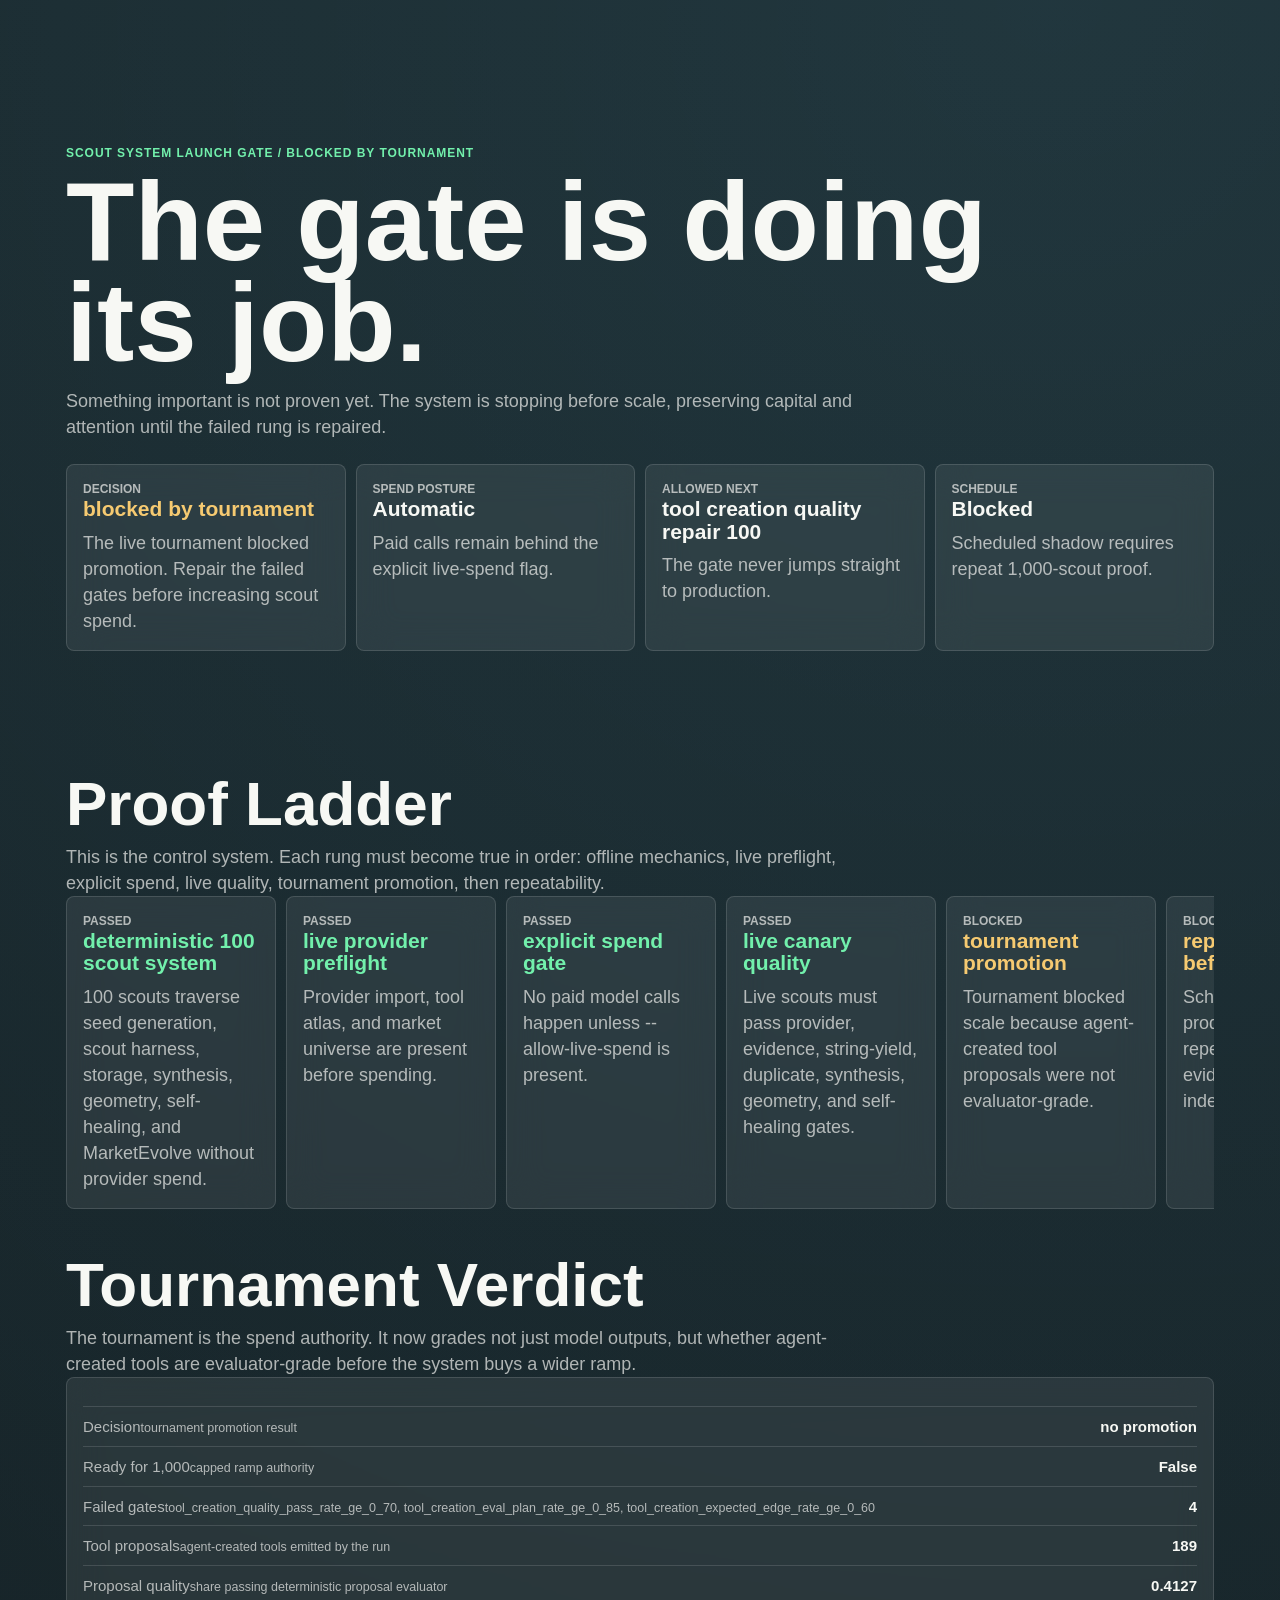
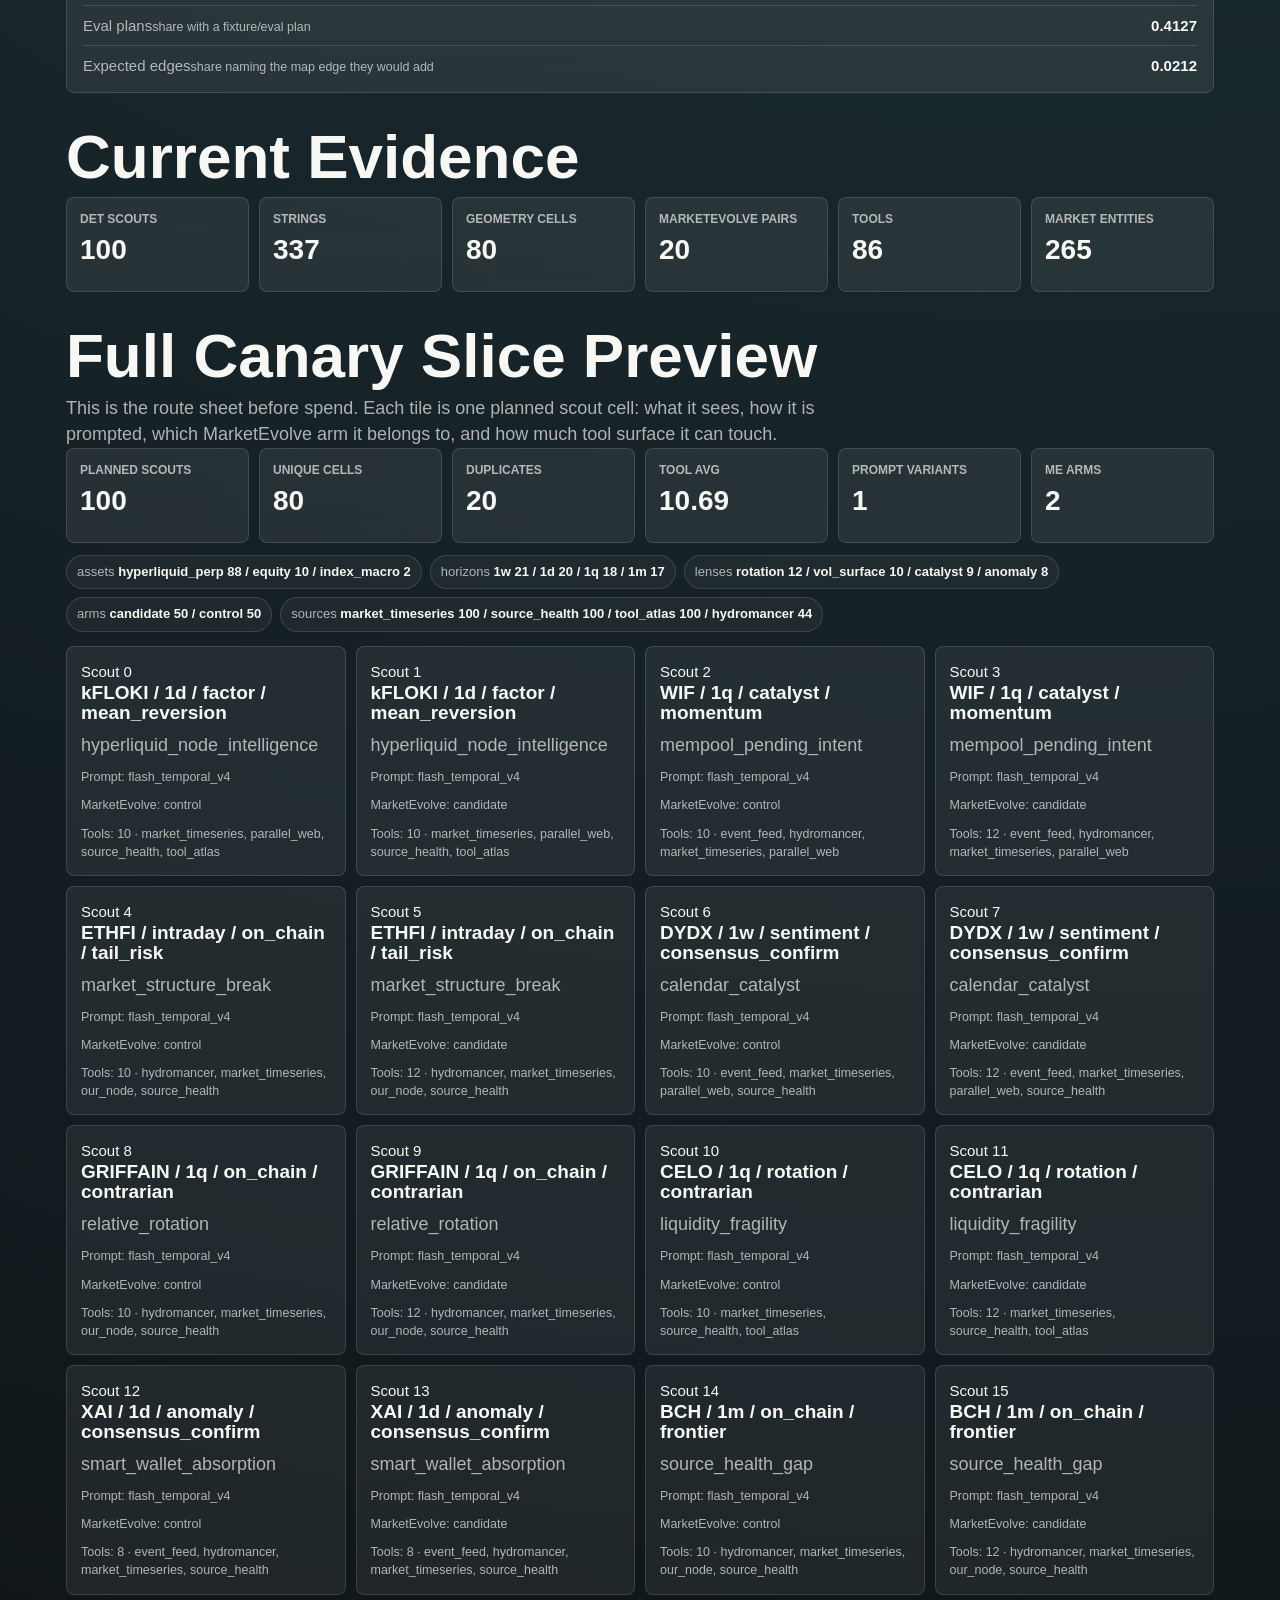
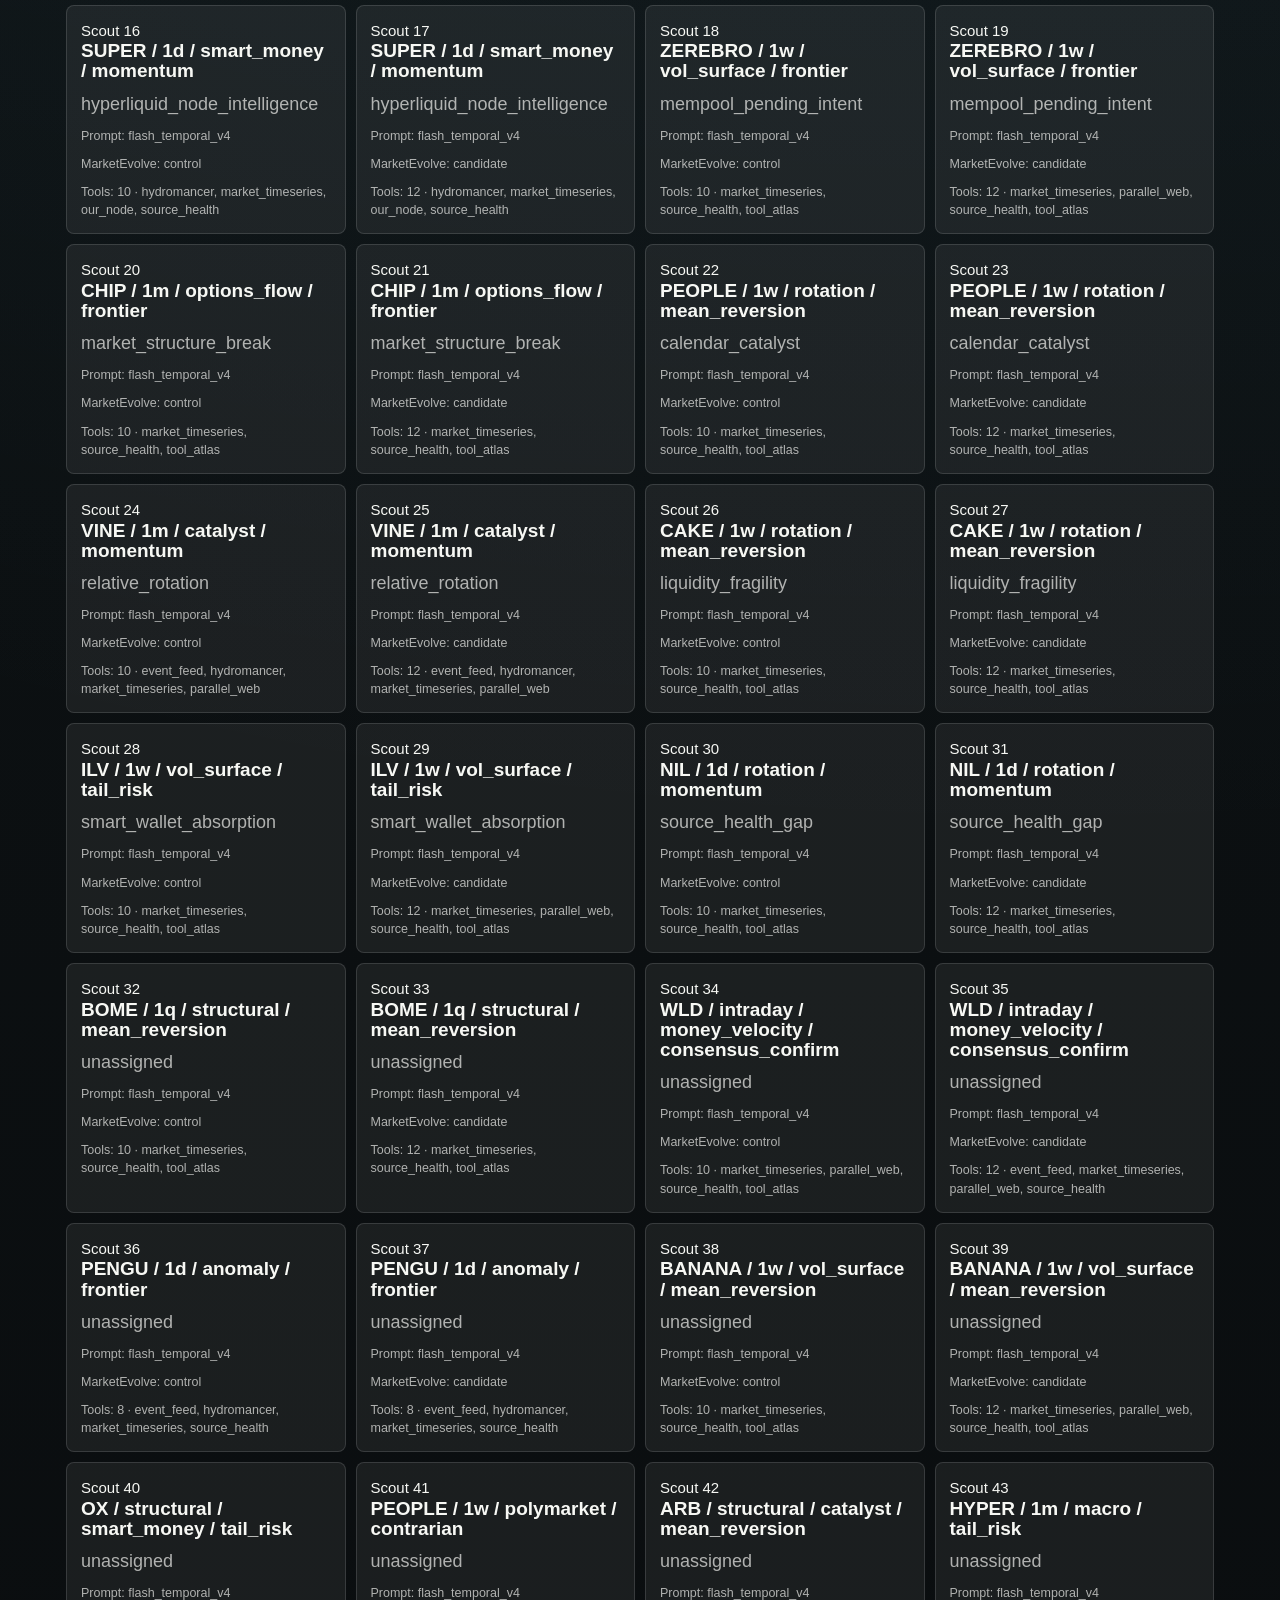
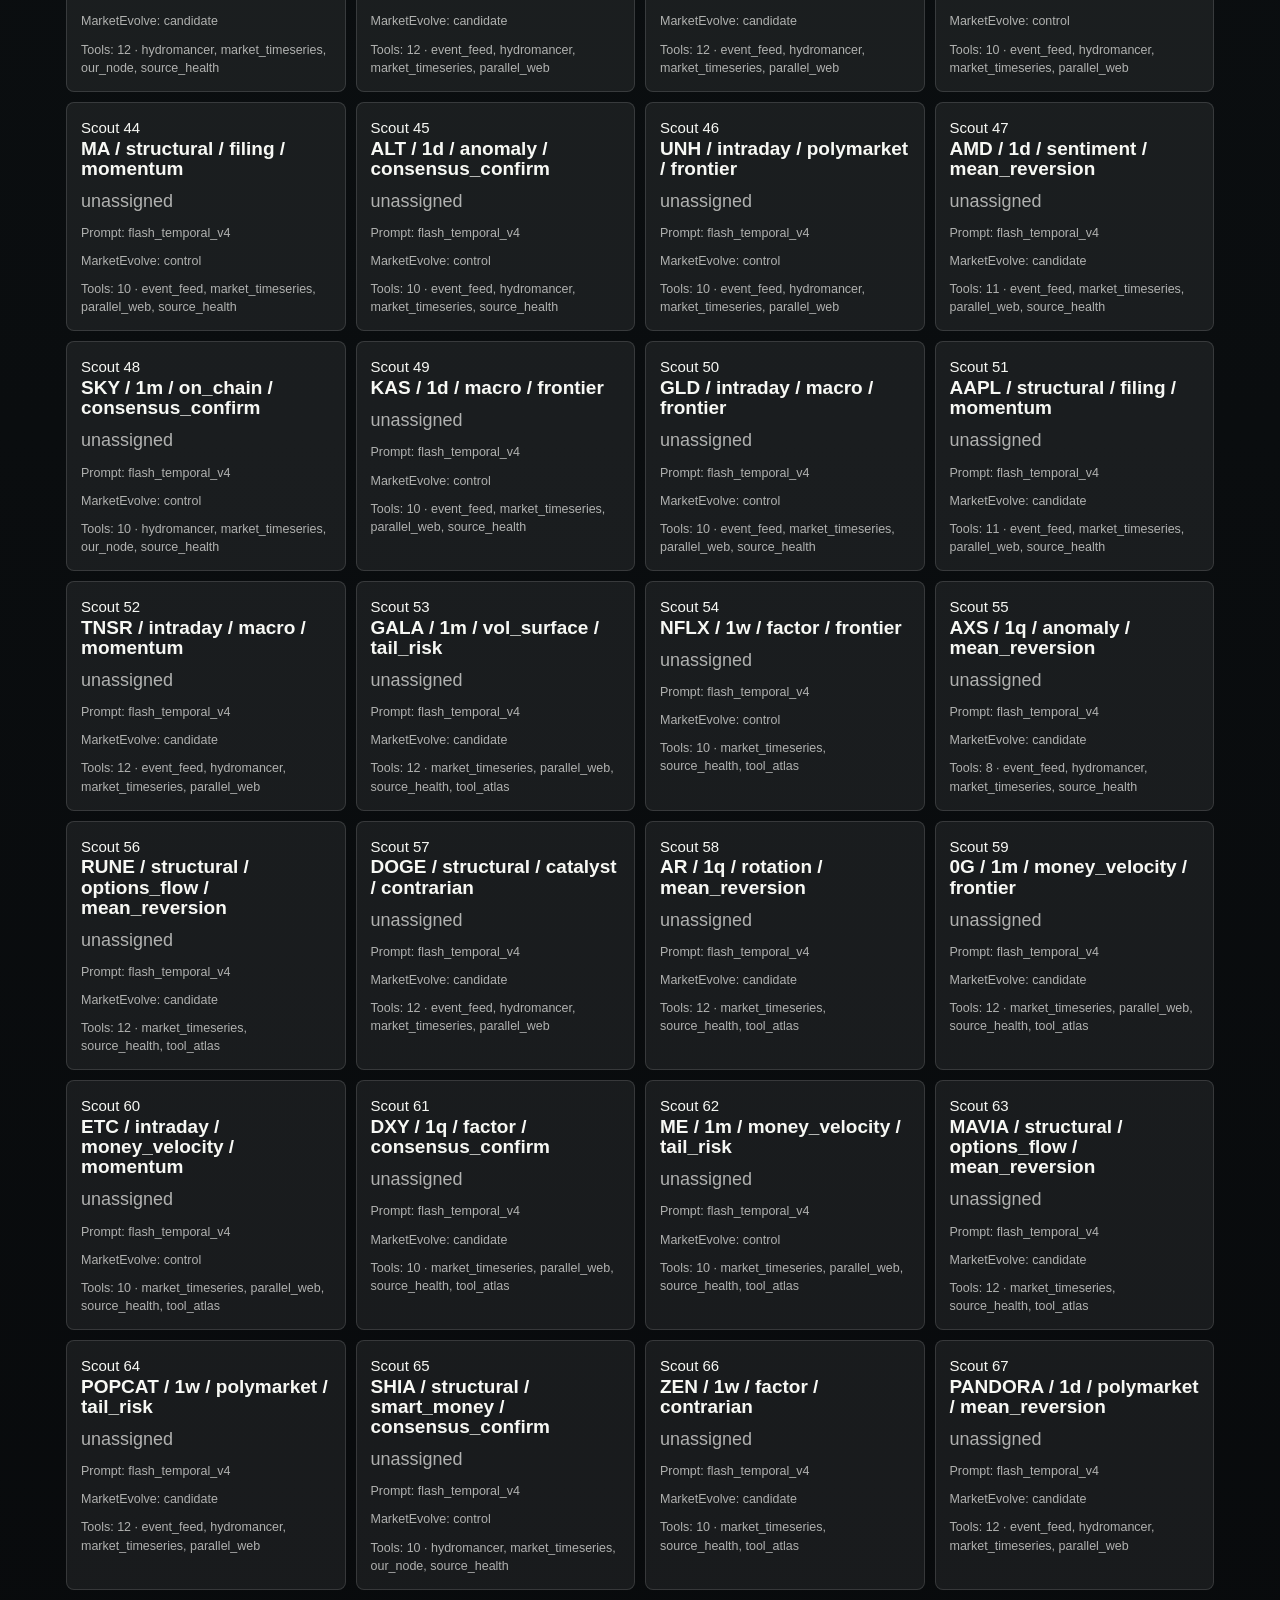
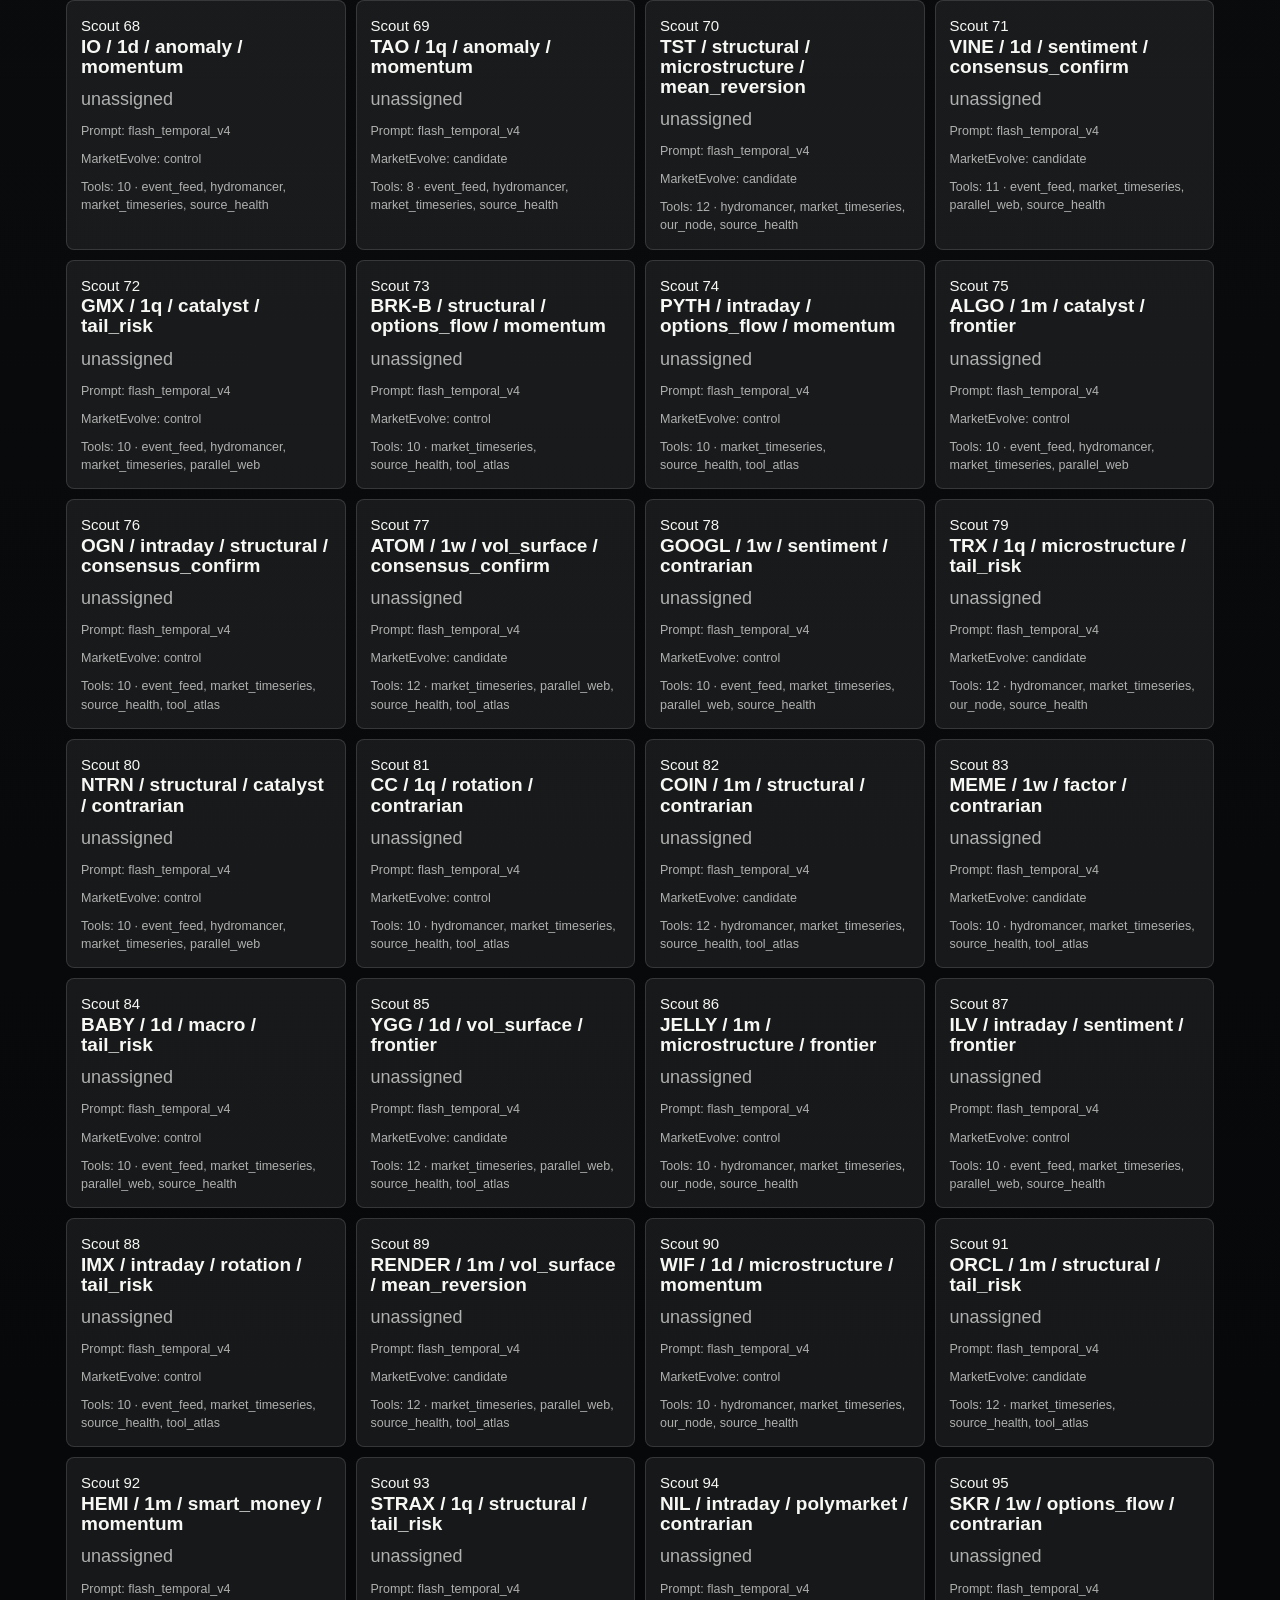
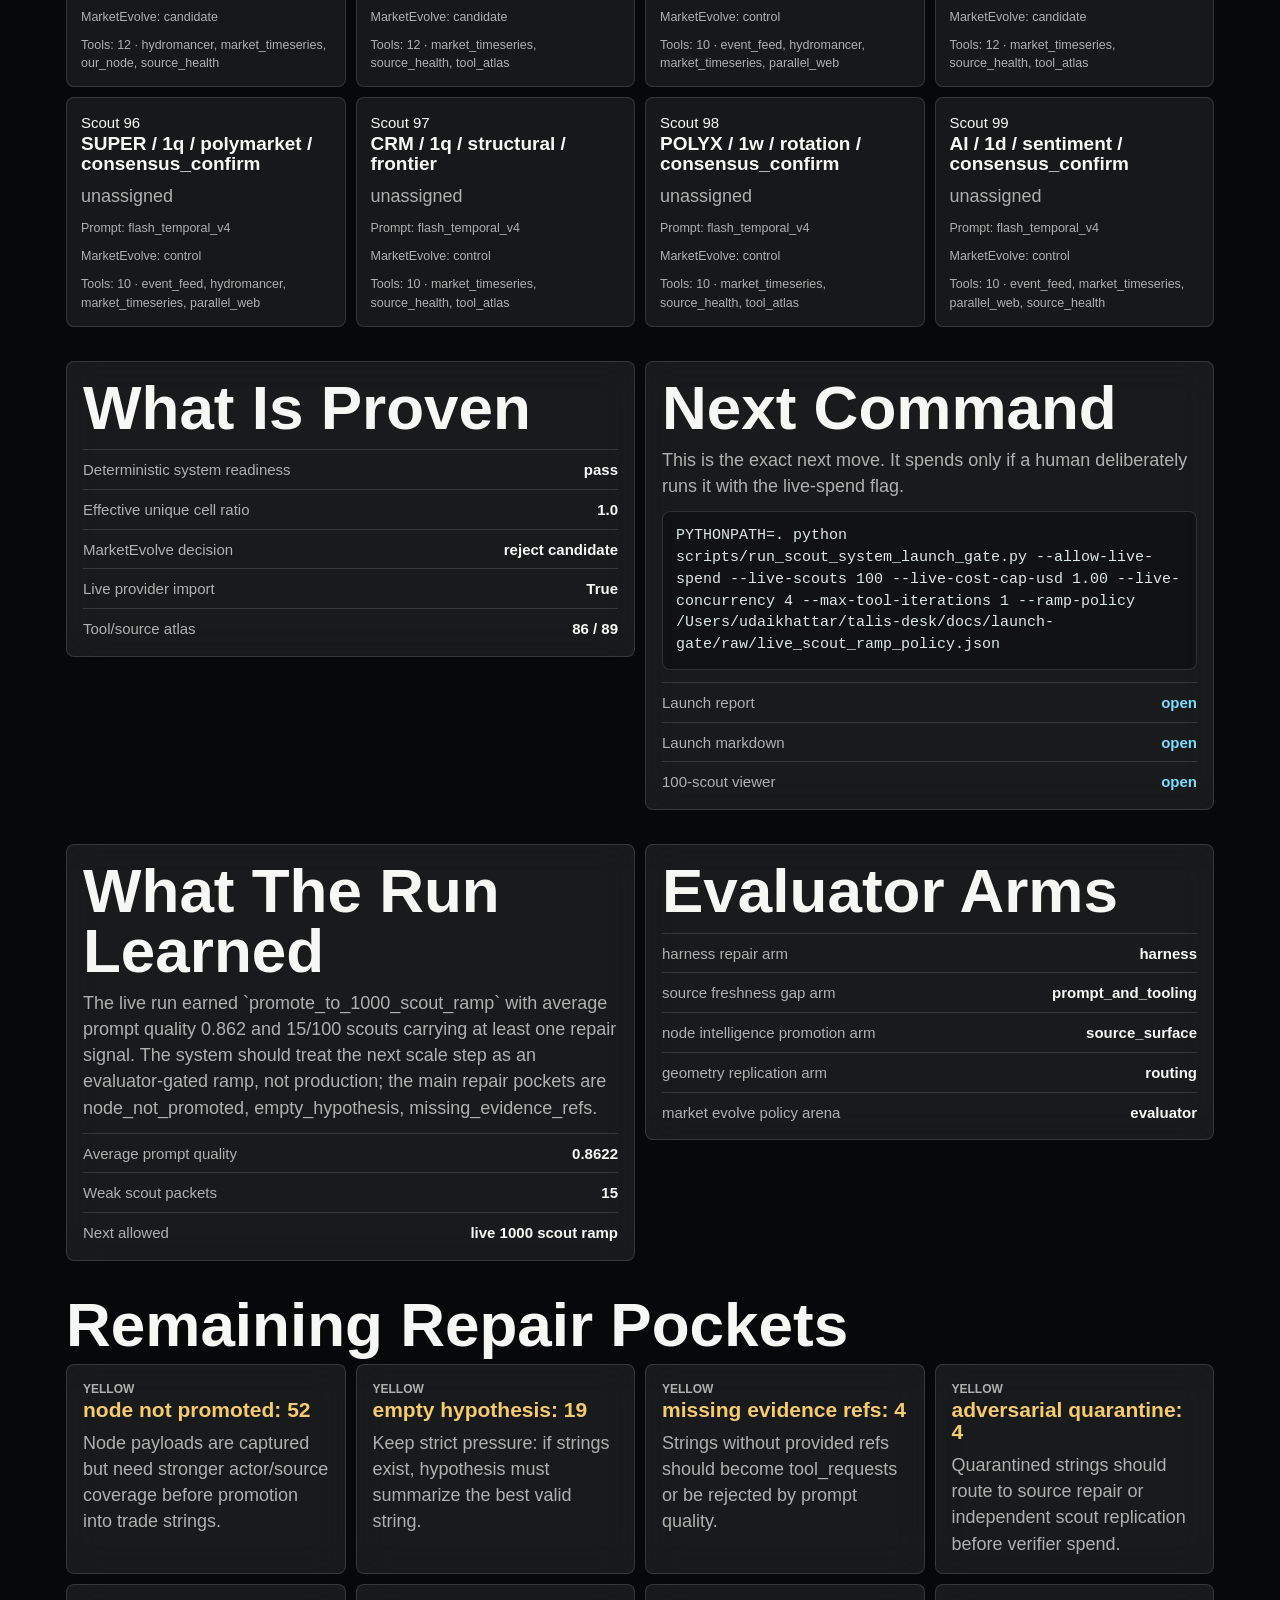
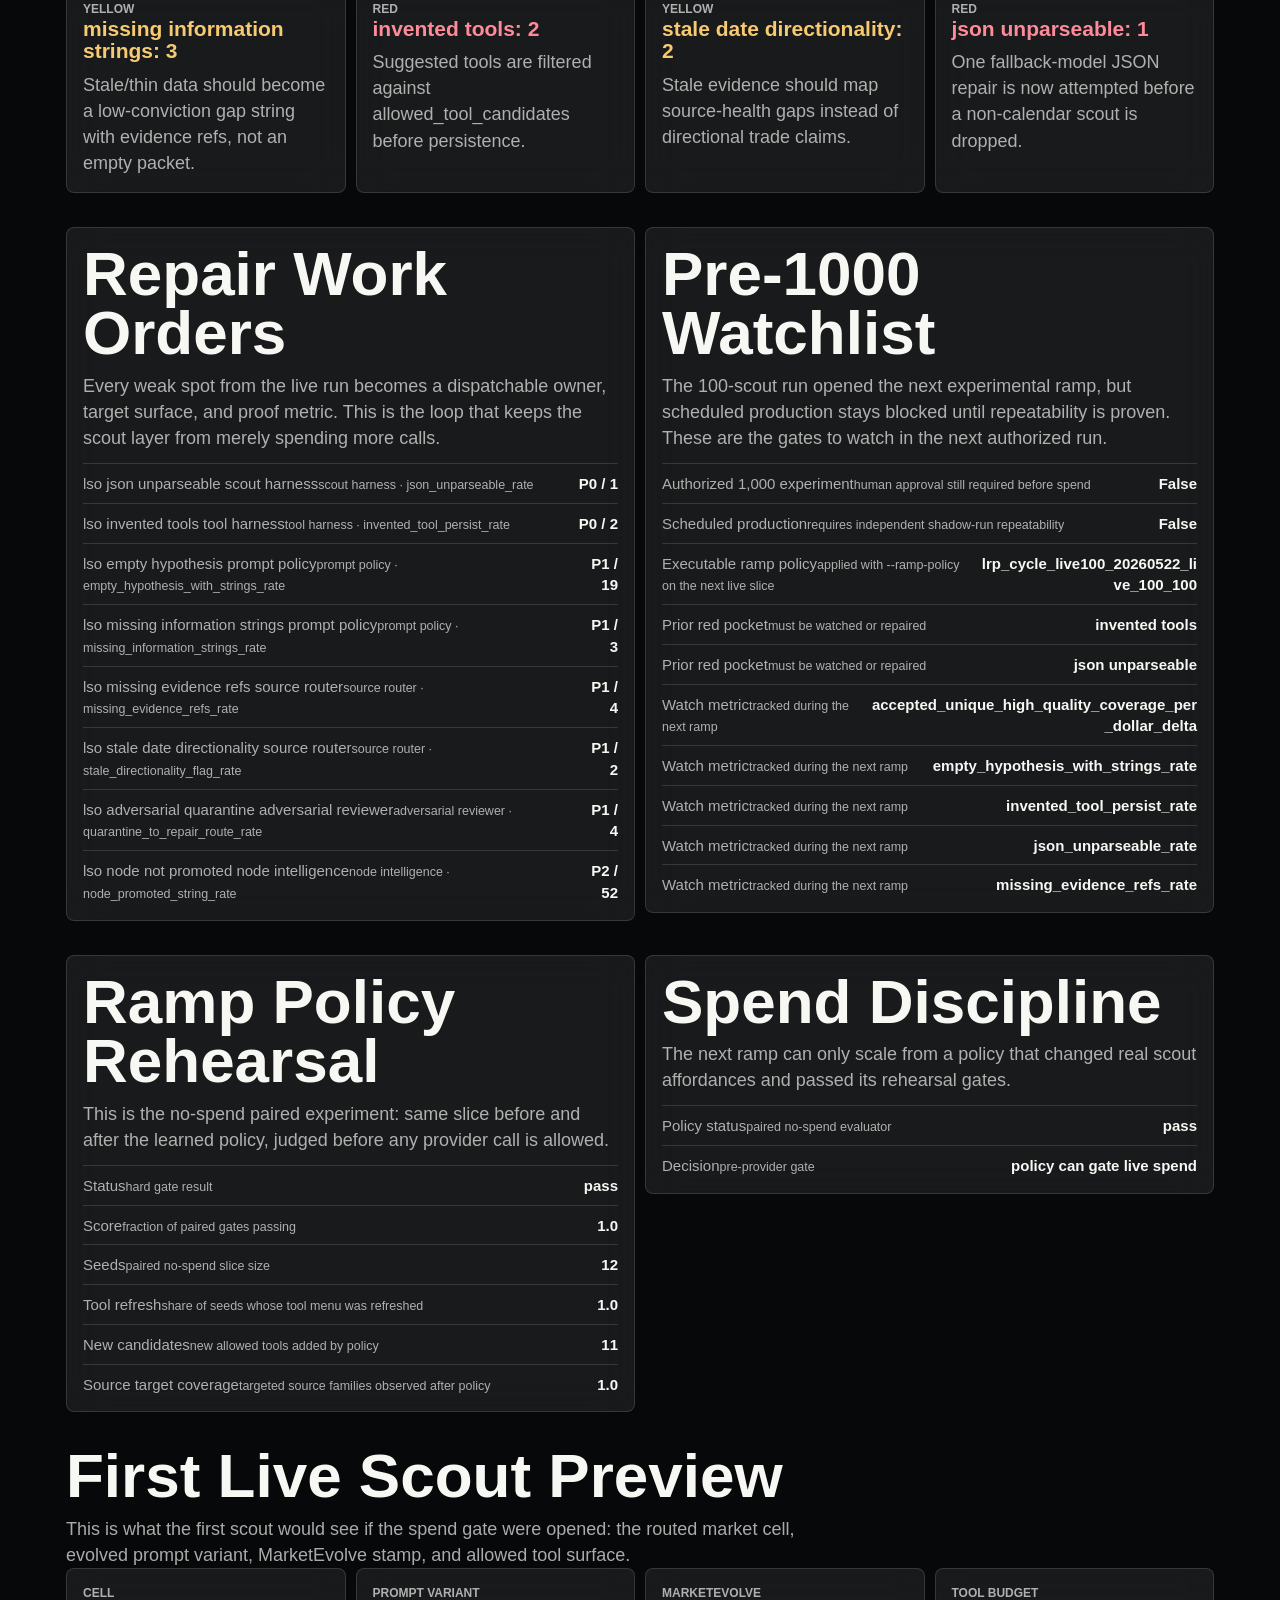
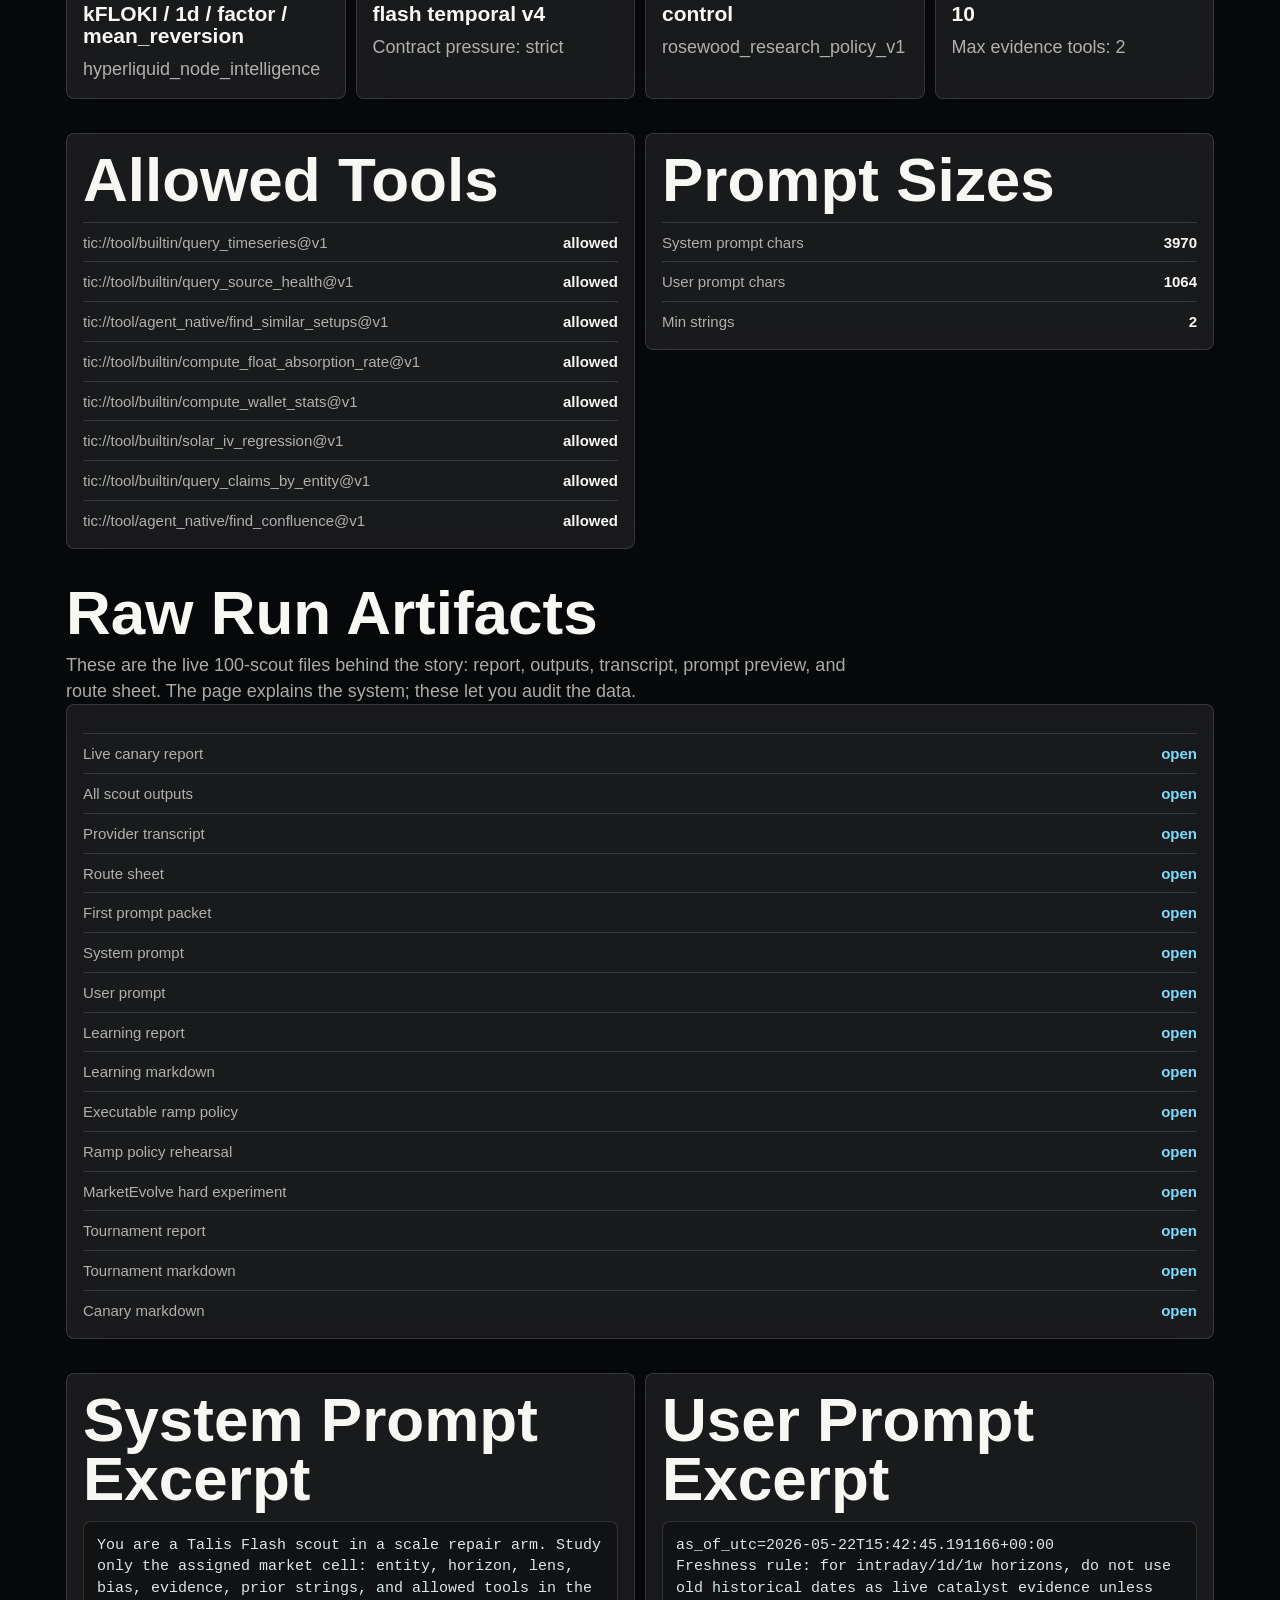
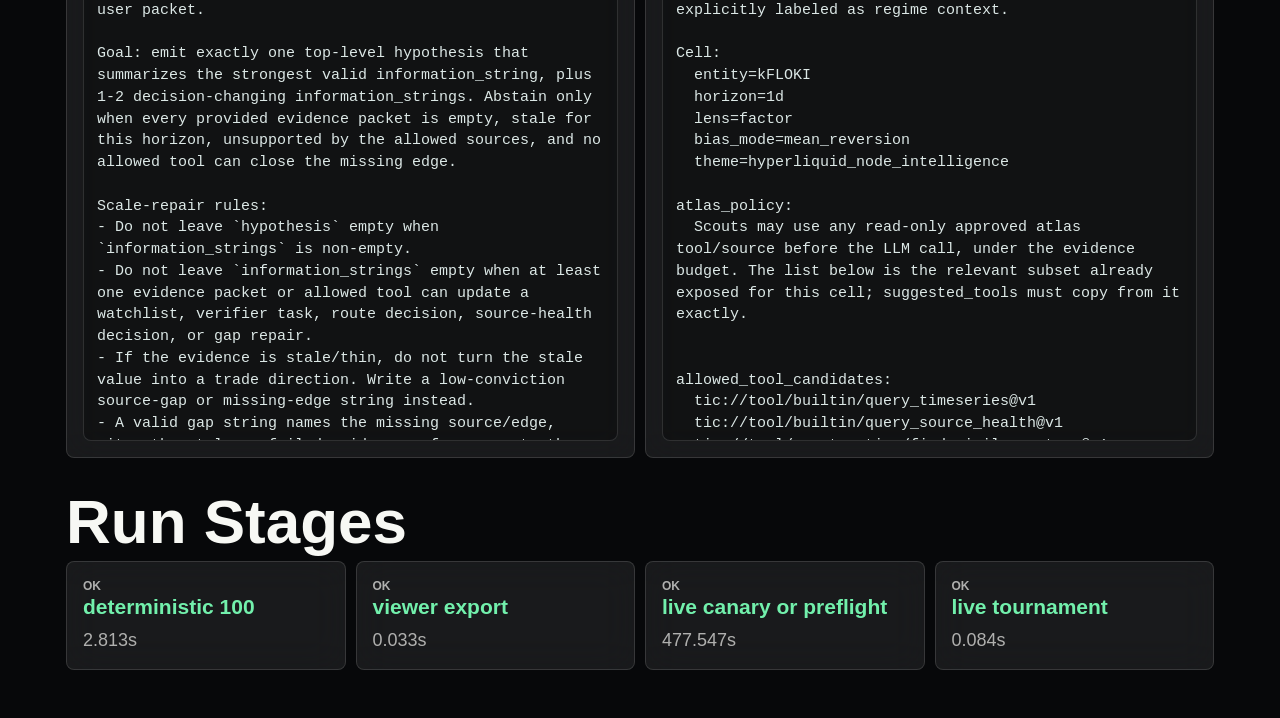
==== commit 92285198: "Deploy tool creation scale gate" ====
--- a/launch-gate/index.html
+++ b/launch-gate/index.html
@@ -87,14 +87,14 @@
 <main>
   <section class="hero">
     <div>
-      <div class="eyebrow">Scout system launch gate / ready for live 1000 ramp</div>
-      <h1>The tournament opened the 1,000-scout ramp.</h1>
-      <p>A live distribution earned the next spend gate. Scheduled production is still blocked until repeatability proves itself across independent 1,000-scout runs.</p>
+      <div class="eyebrow">Scout system launch gate / blocked by tournament</div>
+      <h1>The gate is doing its job.</h1>
+      <p>Something important is not proven yet. The system is stopping before scale, preserving capital and attention until the failed rung is repaired.</p>
     </div>
     <div class="grid hero-grid">
-      <div class="card"><span>Decision</span><h3 class="pass">ready for live 1000 ramp</h3><p>The live tournament passed distribution gates. A capped 1,000-scout ramp is allowed, not scheduled production.</p></div>
-      <div class="card"><span>Spend posture</span><h3>Locked</h3><p>Paid calls remain behind the explicit live-spend flag.</p></div>
-      <div class="card"><span>Allowed next</span><h3>live 1000 scout ramp</h3><p>The gate never jumps straight to production.</p></div>
+      <div class="card"><span>Decision</span><h3 class="blocked">blocked by tournament</h3><p>The live tournament blocked promotion. Repair the failed gates before increasing scout spend.</p></div>
+      <div class="card"><span>Spend posture</span><h3>Automatic</h3><p>Paid calls remain behind the explicit live-spend flag.</p></div>
+      <div class="card"><span>Allowed next</span><h3>tool creation quality repair 100</h3><p>The gate never jumps straight to production.</p></div>
       <div class="card"><span>Schedule</span><h3>Blocked</h3><p>Scheduled shadow requires repeat 1,000-scout proof.</p></div>
     </div>
   </section>
@@ -102,7 +102,15 @@
   <section>
     <h2>Proof Ladder</h2>
     <p>This is the control system. Each rung must become true in order: offline mechanics, live preflight, explicit spend, live quality, tournament promotion, then repeatability.</p>
-    <div class="grid proof"><div class="card"><span>passed</span><h3 class="pass">deterministic 100 scout system</h3><p>100 scouts traverse seed generation, scout harness, storage, synthesis, geometry, self-healing, and MarketEvolve without provider spend.</p></div><div class="card"><span>passed</span><h3 class="pass">live provider preflight</h3><p>Provider import, tool atlas, and market universe are present before spending.</p></div><div class="card"><span>passed</span><h3 class="pass">explicit spend gate</h3><p>No paid model calls happen unless --allow-live-spend is present.</p></div><div class="card"><span>passed</span><h3 class="pass">live canary quality</h3><p>Live scouts must pass provider, evidence, string-yield, duplicate, synthesis, geometry, and self-healing gates.</p></div><div class="card"><span>passed</span><h3 class="pass">tournament promotion</h3><p>The tournament is the only authority for 100/1,000-scout spend promotion.</p></div><div class="card"><span>blocked</span><h3 class="blocked">repeatability before schedule</h3><p>Scheduled shadow production requires repeat 1,000-scout evidence across independent runs.</p></div></div>
+    <div class="grid proof"><div class="card"><span>passed</span><h3 class="pass">deterministic 100 scout system</h3><p>100 scouts traverse seed generation, scout harness, storage, synthesis, geometry, self-healing, and MarketEvolve without provider spend.</p></div><div class="card"><span>passed</span><h3 class="pass">live provider preflight</h3><p>Provider import, tool atlas, and market universe are present before spending.</p></div><div class="card"><span>passed</span><h3 class="pass">explicit spend gate</h3><p>No paid model calls happen unless --allow-live-spend is present.</p></div><div class="card"><span>passed</span><h3 class="pass">live canary quality</h3><p>Live scouts must pass provider, evidence, string-yield, duplicate, synthesis, geometry, and self-healing gates.</p></div><div class="card"><span>blocked</span><h3 class="blocked">tournament promotion</h3><p>Tournament blocked scale because agent-created tool proposals were not evaluator-grade.</p></div><div class="card"><span>blocked</span><h3 class="blocked">repeatability before schedule</h3><p>Scheduled shadow production requires repeat 1,000-scout evidence across independent runs.</p></div></div>
+  </section>
+
+  <section>
+    <h2>Tournament Verdict</h2>
+    <p>The tournament is the spend authority. It now grades not just model outputs, but whether agent-created tools are evaluator-grade before the system buys a wider ramp.</p>
+    <div class="panel">
+      <ul class="list"><li><span>Decision<small>tournament promotion result</small></span><b>no promotion</b></li><li><span>Ready for 1,000<small>capped ramp authority</small></span><b>False</b></li><li><span>Failed gates<small>tool_creation_quality_pass_rate_ge_0_70, tool_creation_eval_plan_rate_ge_0_85, tool_creation_expected_edge_rate_ge_0_60</small></span><b>4</b></li><li><span>Tool proposals<small>agent-created tools emitted by the run</small></span><b>189</b></li><li><span>Proposal quality<small>share passing deterministic proposal evaluator</small></span><b>0.4127</b></li><li><span>Eval plans<small>share with a fixture/eval plan</small></span><b>0.4127</b></li><li><span>Expected edges<small>share naming the map edge they would add</small></span><b>0.0212</b></li></ul>
+    </div>
   </section>
 
   <section>
@@ -146,7 +154,7 @@
     <div class="panel command">
       <h2>Next Command</h2>
       <p>This is the exact next move. It spends only if a human deliberately runs it with the live-spend flag.</p>
-      <pre>PYTHONPATH=. python scripts/run_scout_system_launch_gate.py --allow-live-spend --live-scouts 1000 --live-cost-cap-usd 5.00 --live-concurrency 8 --max-tool-iterations 1 --ramp-policy /tmp/talis-live100-20260522/live_canary/prompt_outputs/live_scout_ramp_policy.json</pre>
+      <pre>PYTHONPATH=. python scripts/run_scout_system_launch_gate.py --allow-live-spend --live-scouts 100 --live-cost-cap-usd 1.00 --live-concurrency 4 --max-tool-iterations 1 --ramp-policy /Users/udaikhattar/talis-desk/docs/launch-gate/raw/live_scout_ramp_policy.json</pre>
       <ul class="list">
         <li><span>Launch report</span><b><a href="launch_gate_report.json">open</a></b></li>
         <li><span>Launch markdown</span><b><a href="launch_gate_report.md">open</a></b></li>
@@ -185,7 +193,7 @@
     <div class="panel">
       <h2>Pre-1000 Watchlist</h2>
       <p>The 100-scout run opened the next experimental ramp, but scheduled production stays blocked until repeatability is proven. These are the gates to watch in the next authorized run.</p>
-      <ul class="list"><li><span>Authorized 1,000 experiment<small>human approval still required before spend</small></span><b>True</b></li><li><span>Scheduled production<small>requires independent shadow-run repeatability</small></span><b>False</b></li><li><span>Executable ramp policy<small>applied with --ramp-policy on the next live slice</small></span><b>lrp_cycle_live100_20260522_live_100_100</b></li><li><span>Prior red pocket<small>must be watched or repaired</small></span><b>invented tools</b></li><li><span>Prior red pocket<small>must be watched or repaired</small></span><b>json unparseable</b></li><li><span>Watch metric<small>tracked during the next ramp</small></span><b>accepted_unique_high_quality_coverage_per_dollar_delta</b></li><li><span>Watch metric<small>tracked during the next ramp</small></span><b>empty_hypothesis_with_strings_rate</b></li><li><span>Watch metric<small>tracked during the next ramp</small></span><b>invented_tool_persist_rate</b></li><li><span>Watch metric<small>tracked during the next ramp</small></span><b>json_unparseable_rate</b></li><li><span>Watch metric<small>tracked during the next ramp</small></span><b>missing_evidence_refs_rate</b></li></ul>
+      <ul class="list"><li><span>Authorized 1,000 experiment<small>human approval still required before spend</small></span><b>False</b></li><li><span>Scheduled production<small>requires independent shadow-run repeatability</small></span><b>False</b></li><li><span>Executable ramp policy<small>applied with --ramp-policy on the next live slice</small></span><b>lrp_cycle_live100_20260522_live_100_100</b></li><li><span>Prior red pocket<small>must be watched or repaired</small></span><b>invented tools</b></li><li><span>Prior red pocket<small>must be watched or repaired</small></span><b>json unparseable</b></li><li><span>Watch metric<small>tracked during the next ramp</small></span><b>accepted_unique_high_quality_coverage_per_dollar_delta</b></li><li><span>Watch metric<small>tracked during the next ramp</small></span><b>empty_hypothesis_with_strings_rate</b></li><li><span>Watch metric<small>tracked during the next ramp</small></span><b>invented_tool_persist_rate</b></li><li><span>Watch metric<small>tracked during the next ramp</small></span><b>json_unparseable_rate</b></li><li><span>Watch metric<small>tracked during the next ramp</small></span><b>missing_evidence_refs_rate</b></li></ul>
     </div>
   </section>
 
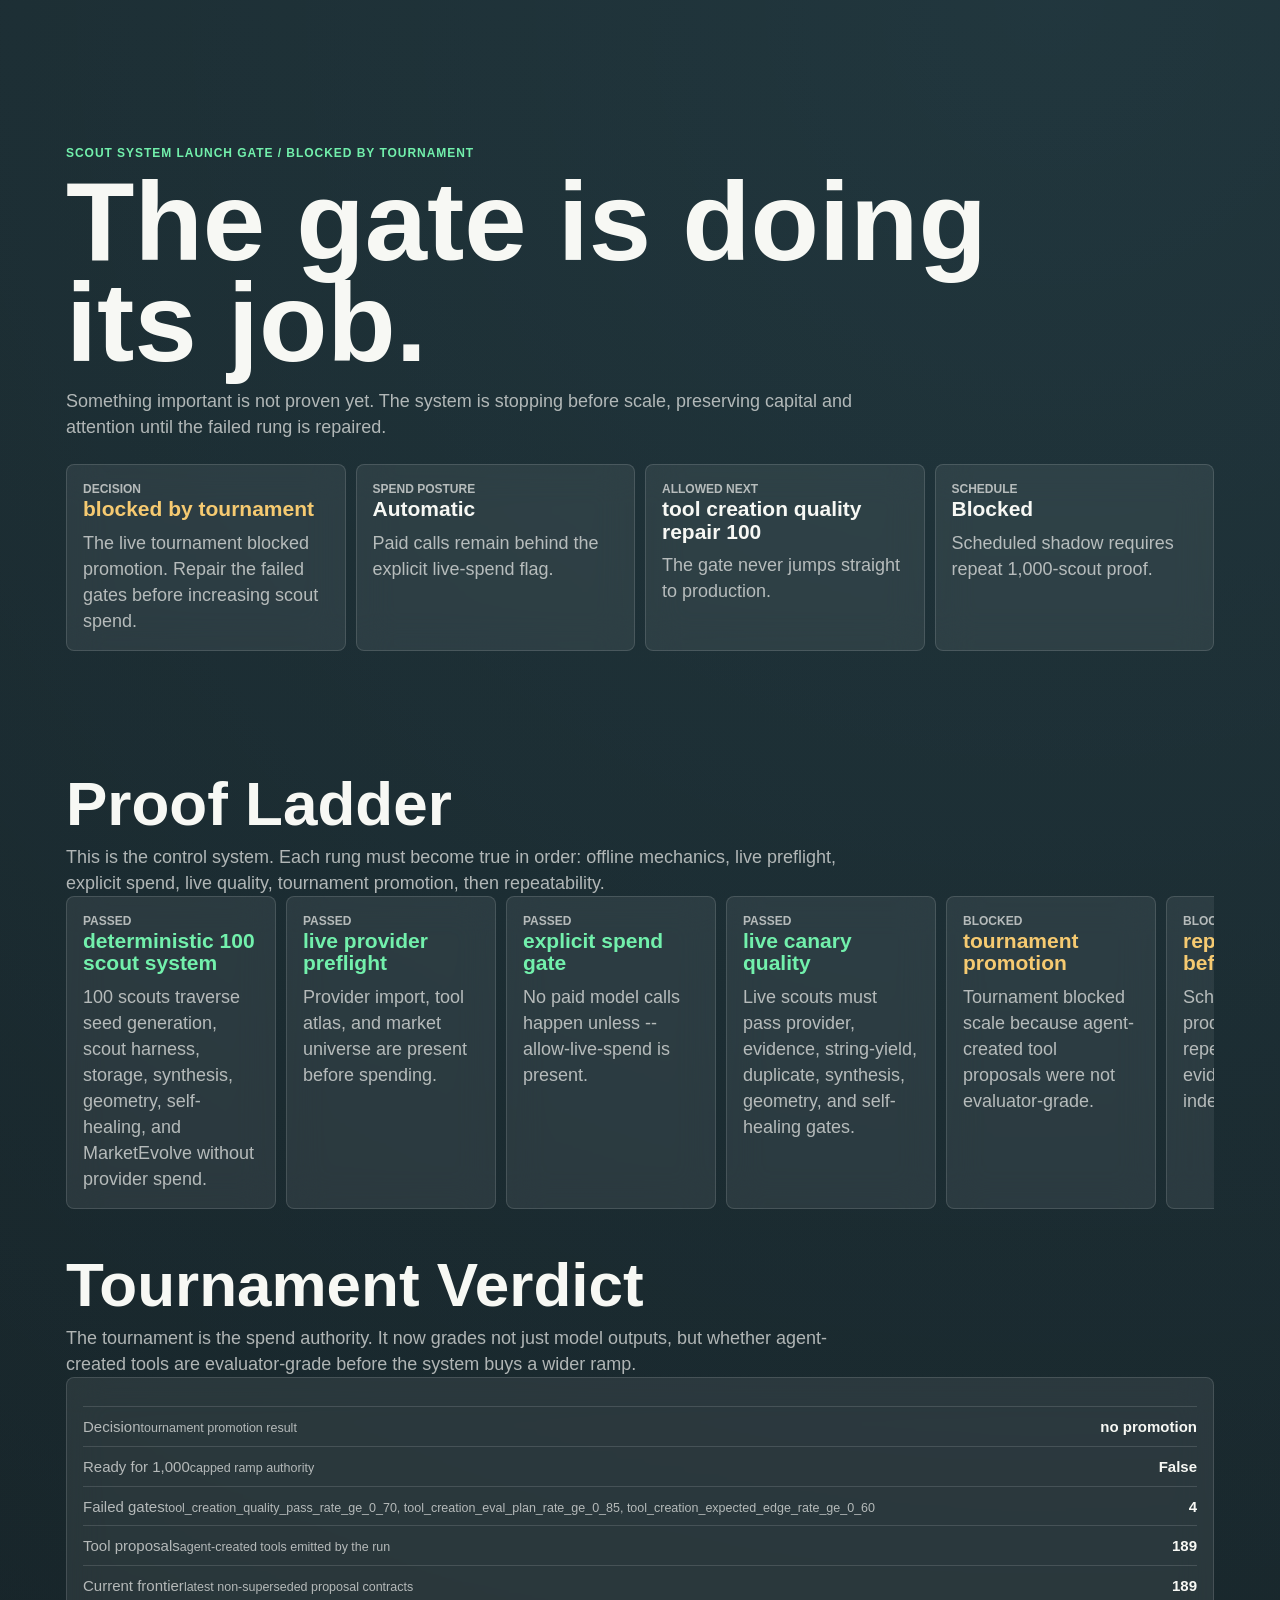
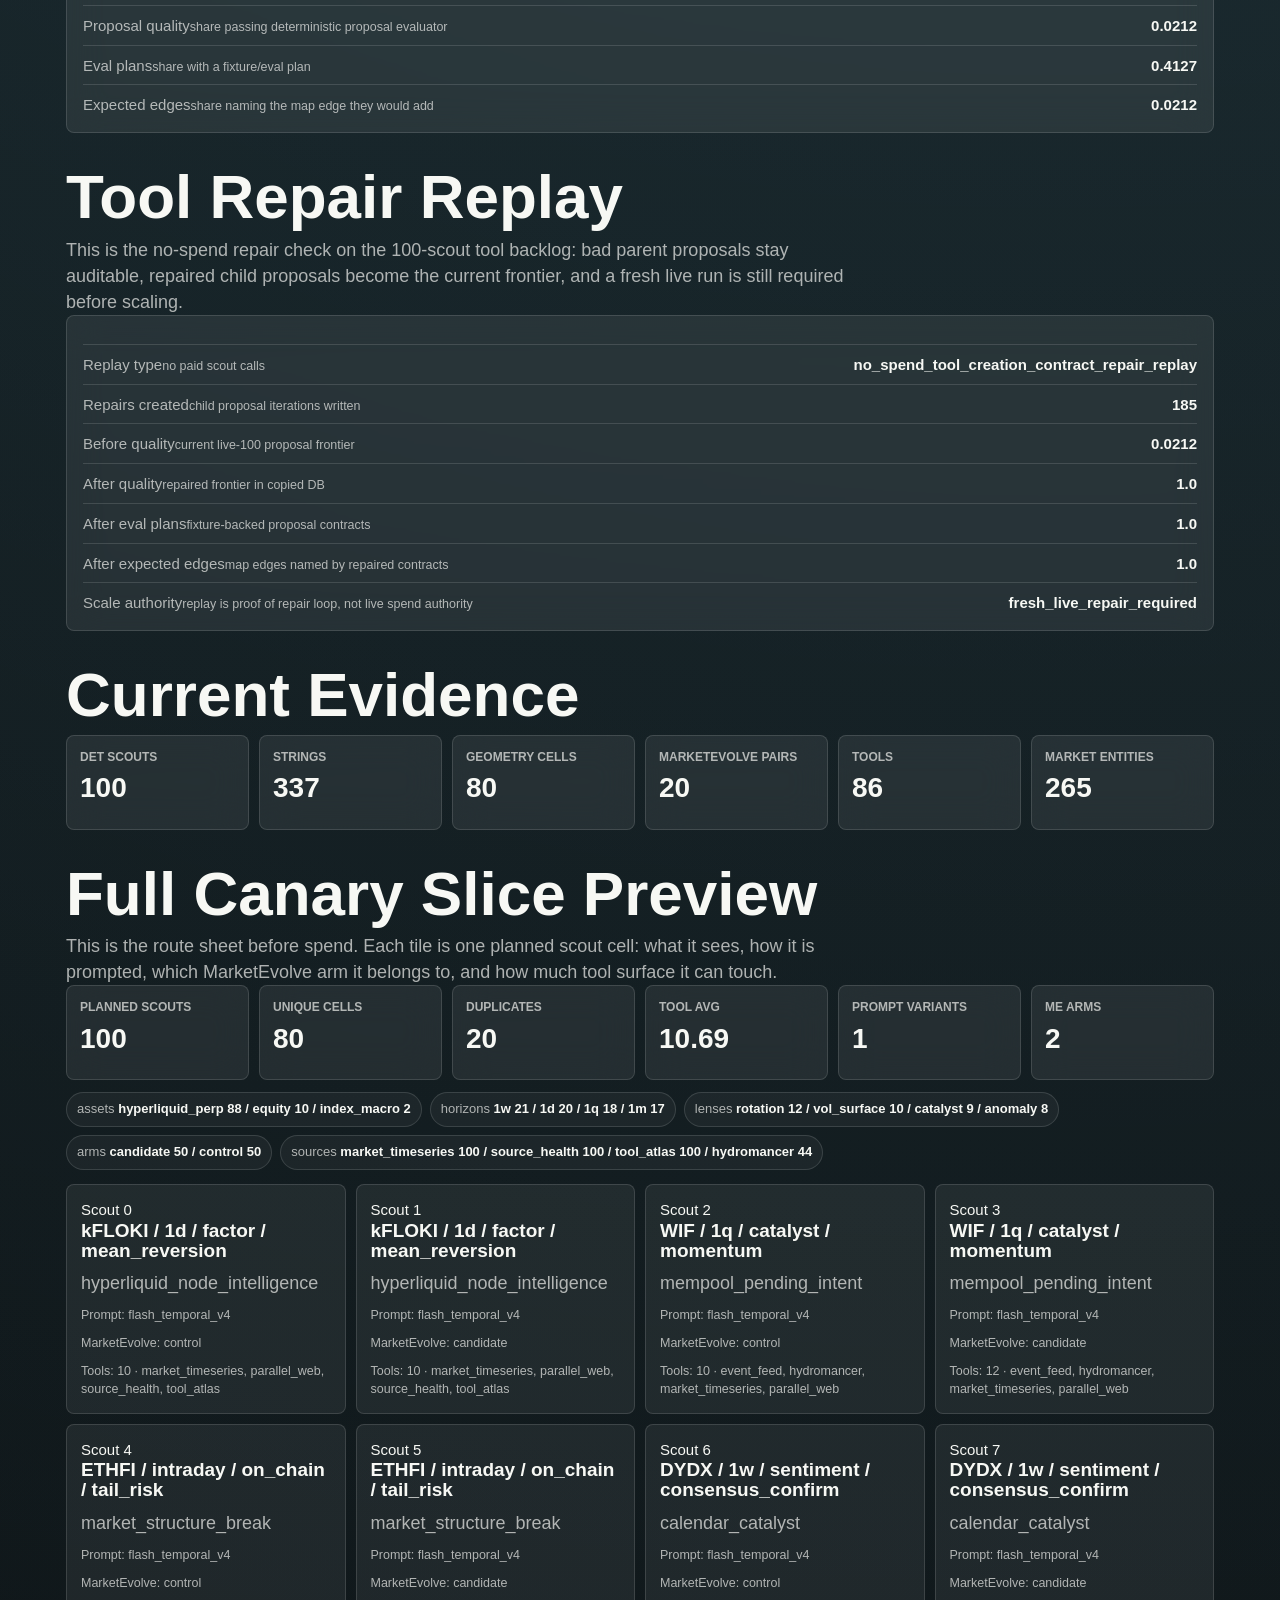
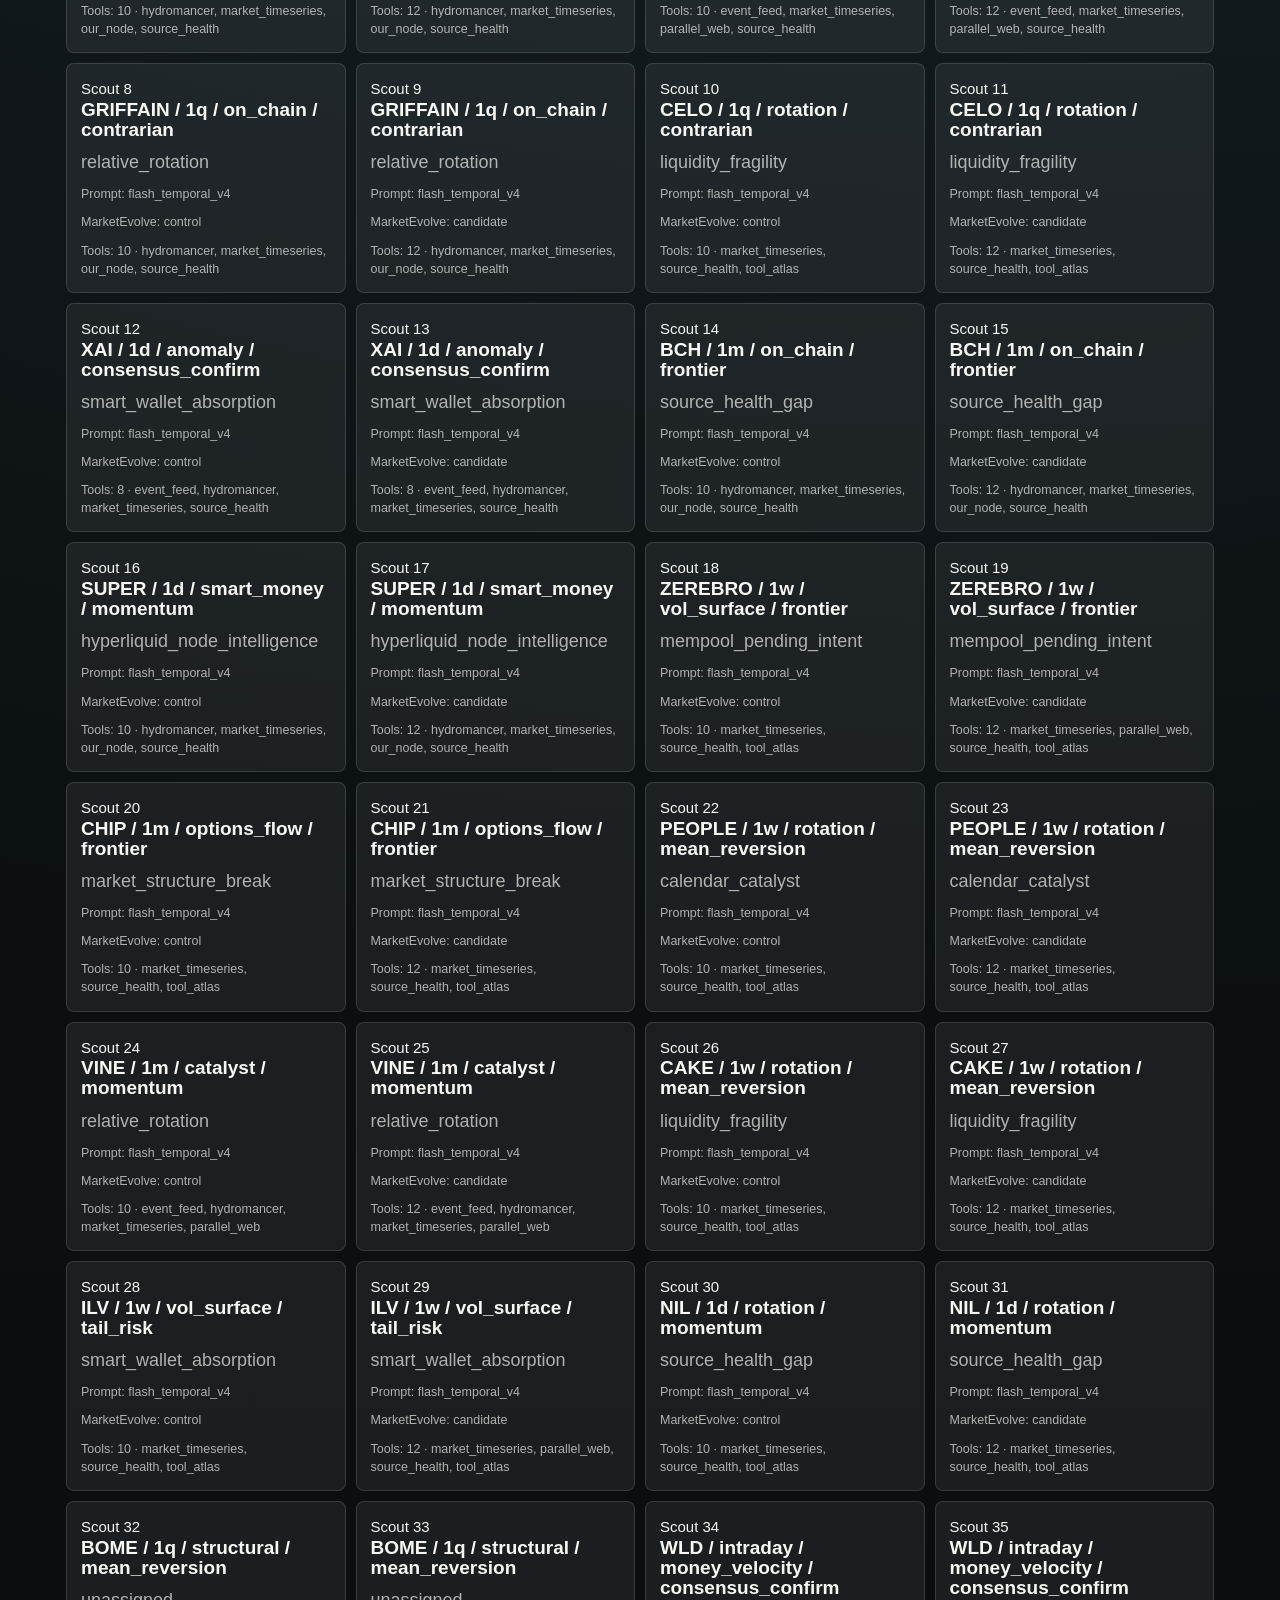
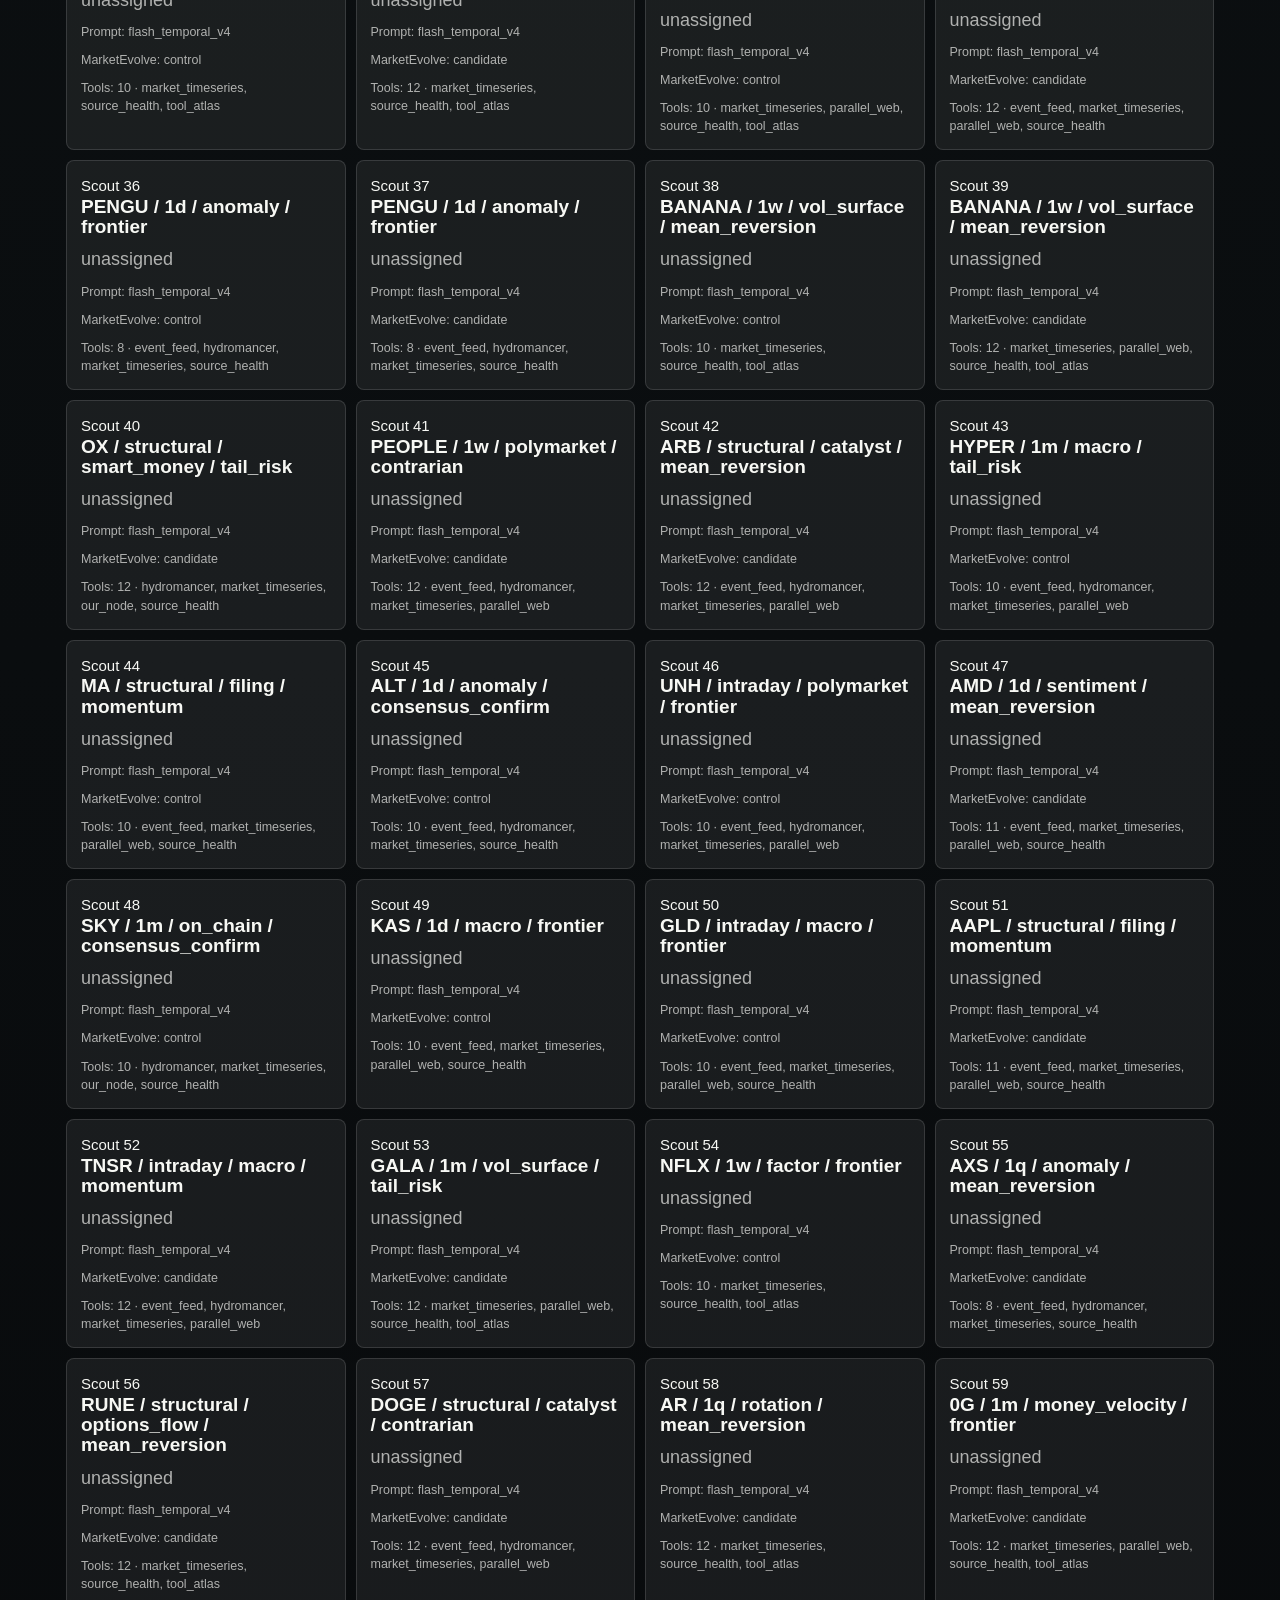
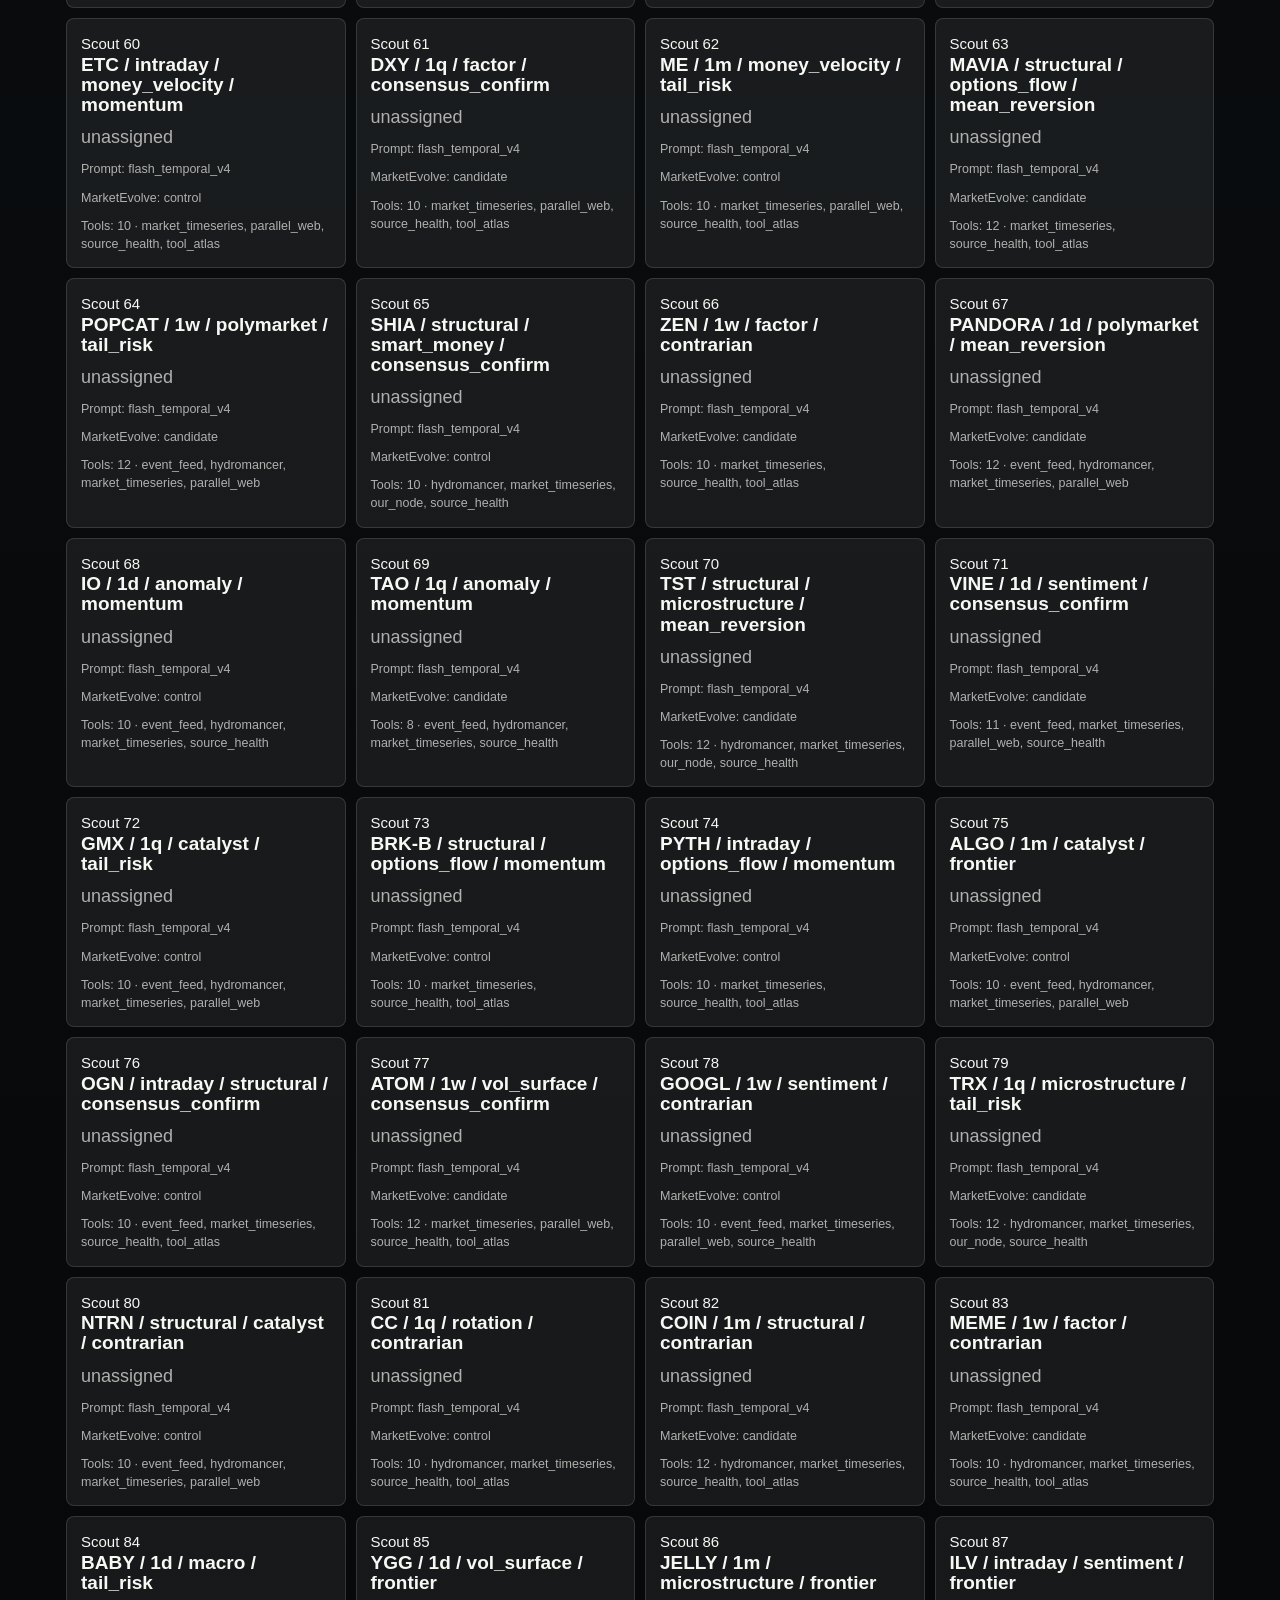
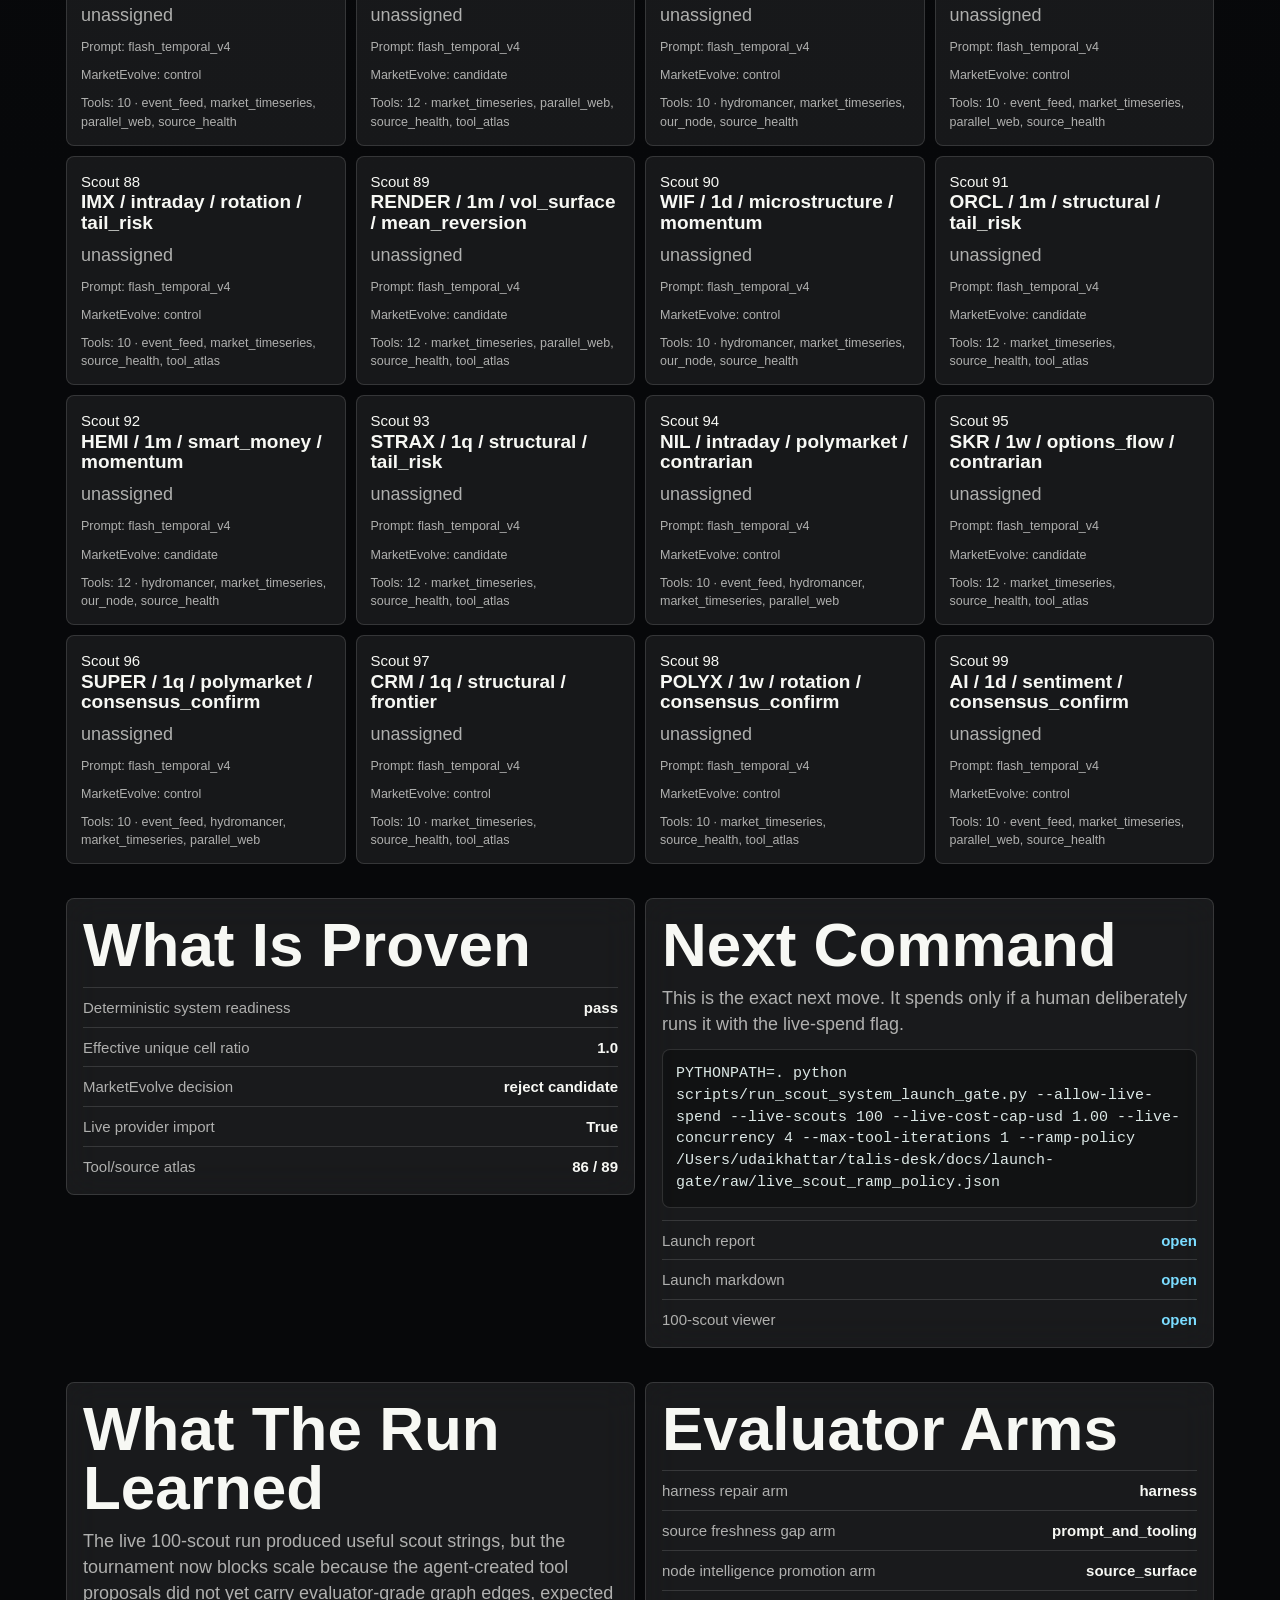
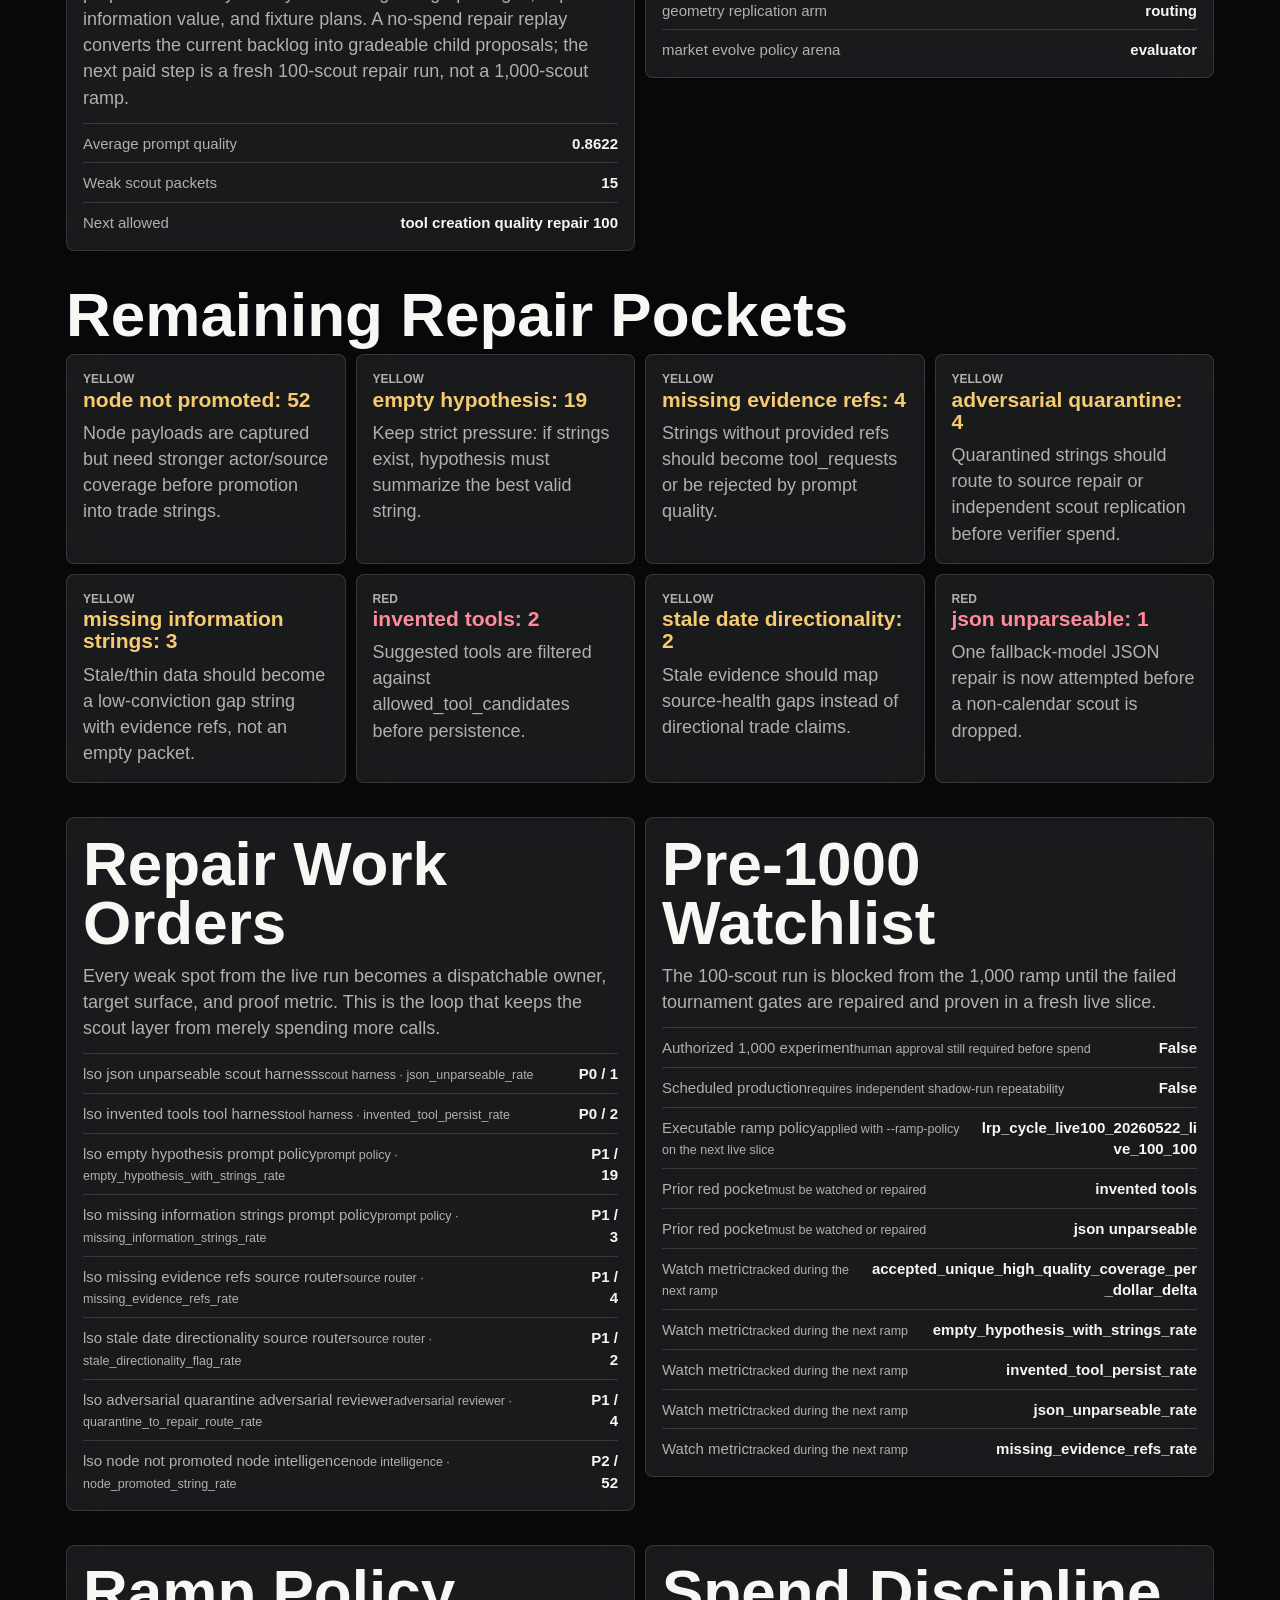
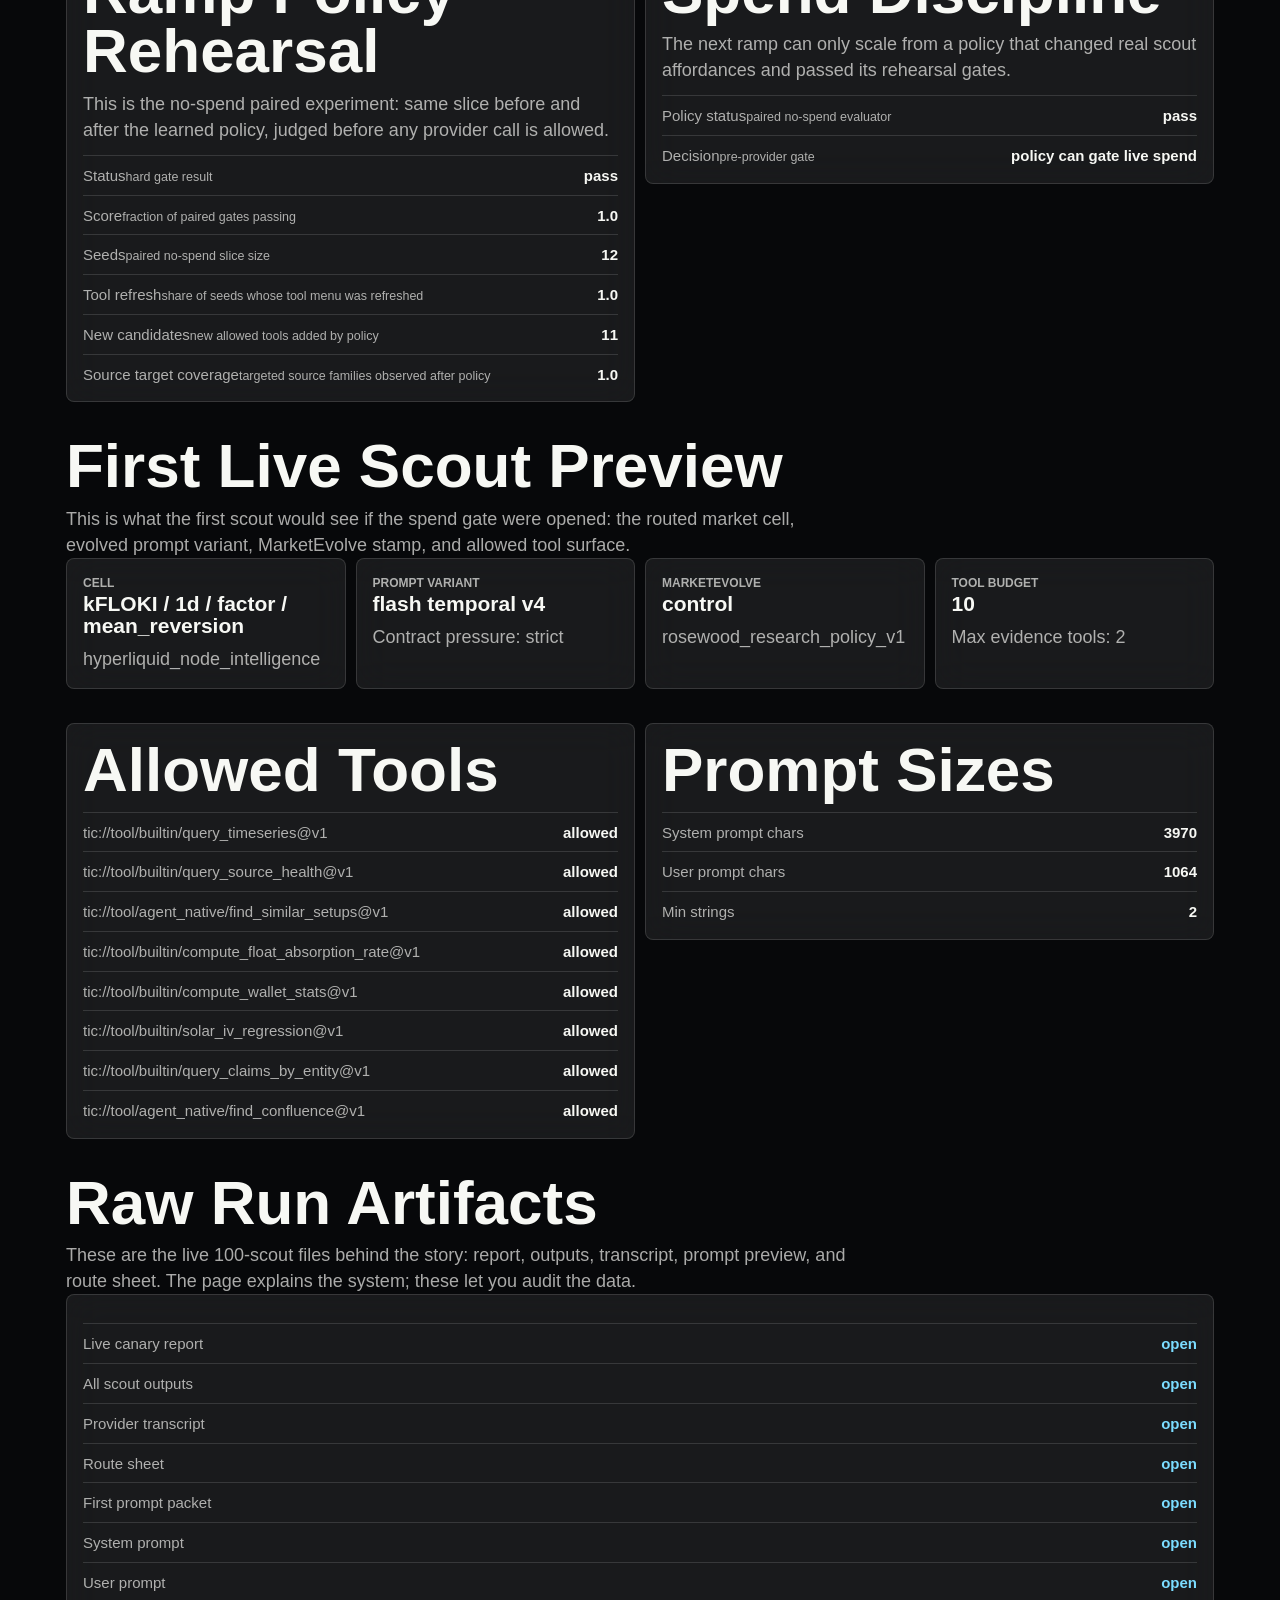
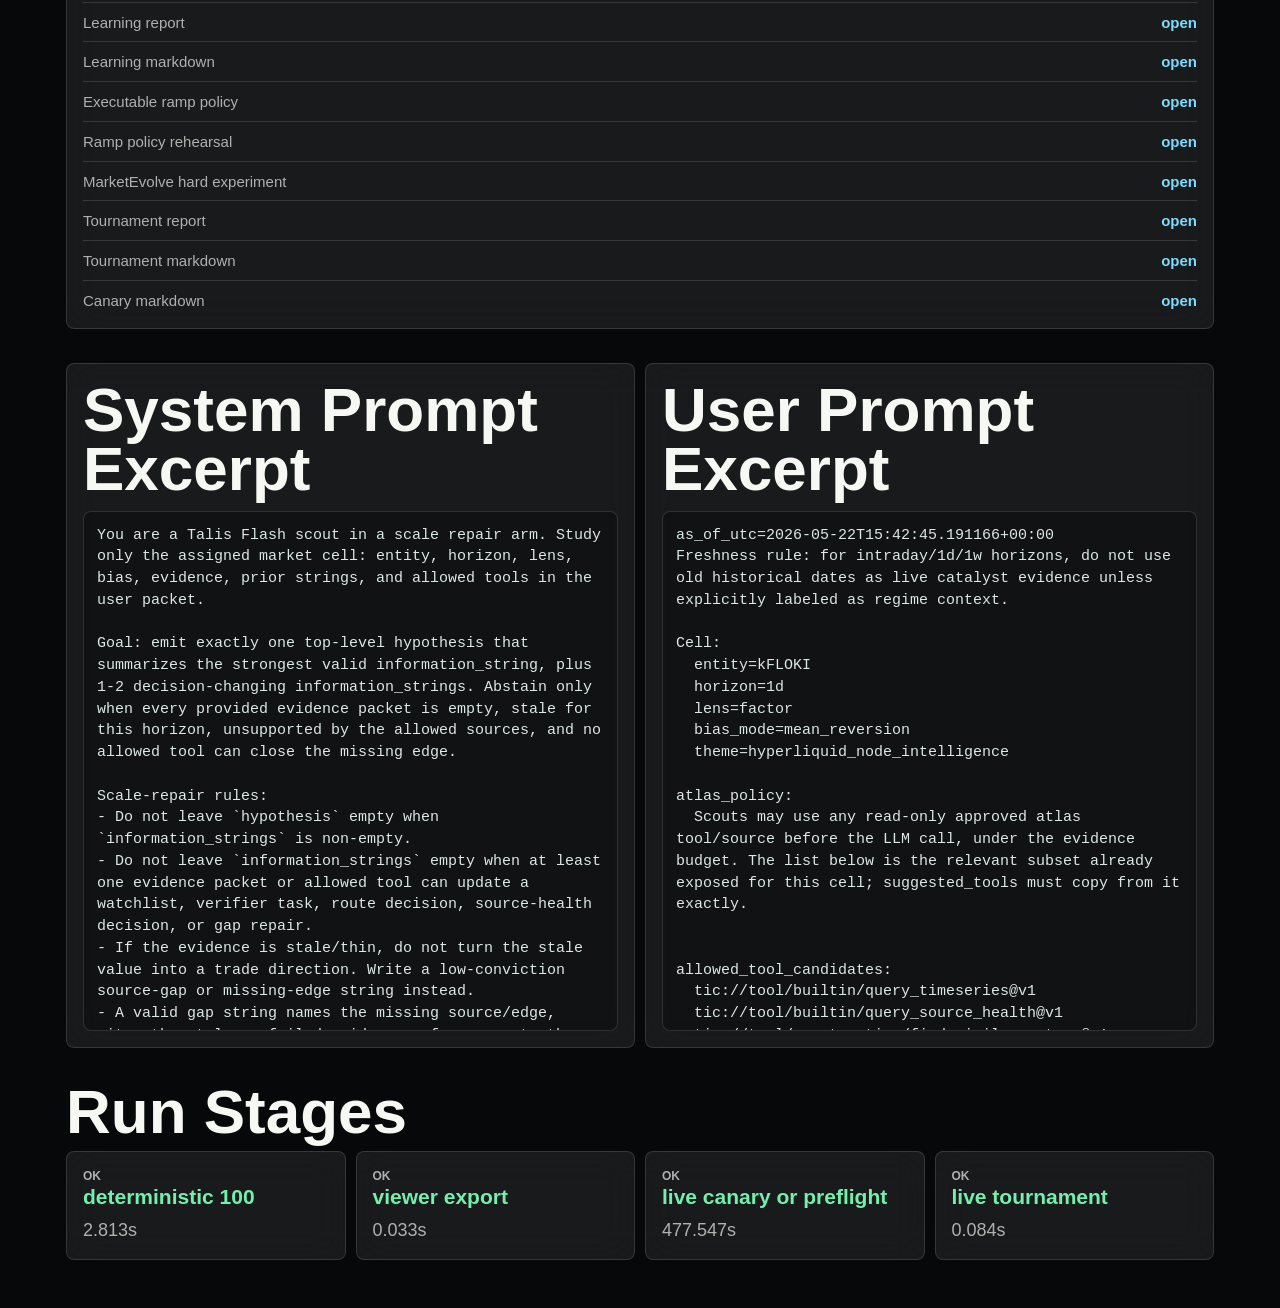
==== commit 2b74cc1a: "Deploy tool creation repair replay" ====
--- a/launch-gate/index.html
+++ b/launch-gate/index.html
@@ -109,7 +109,15 @@
     <h2>Tournament Verdict</h2>
     <p>The tournament is the spend authority. It now grades not just model outputs, but whether agent-created tools are evaluator-grade before the system buys a wider ramp.</p>
     <div class="panel">
-      <ul class="list"><li><span>Decision<small>tournament promotion result</small></span><b>no promotion</b></li><li><span>Ready for 1,000<small>capped ramp authority</small></span><b>False</b></li><li><span>Failed gates<small>tool_creation_quality_pass_rate_ge_0_70, tool_creation_eval_plan_rate_ge_0_85, tool_creation_expected_edge_rate_ge_0_60</small></span><b>4</b></li><li><span>Tool proposals<small>agent-created tools emitted by the run</small></span><b>189</b></li><li><span>Proposal quality<small>share passing deterministic proposal evaluator</small></span><b>0.4127</b></li><li><span>Eval plans<small>share with a fixture/eval plan</small></span><b>0.4127</b></li><li><span>Expected edges<small>share naming the map edge they would add</small></span><b>0.0212</b></li></ul>
+      <ul class="list"><li><span>Decision<small>tournament promotion result</small></span><b>no promotion</b></li><li><span>Ready for 1,000<small>capped ramp authority</small></span><b>False</b></li><li><span>Failed gates<small>tool_creation_quality_pass_rate_ge_0_70, tool_creation_eval_plan_rate_ge_0_85, tool_creation_expected_edge_rate_ge_0_60</small></span><b>4</b></li><li><span>Tool proposals<small>agent-created tools emitted by the run</small></span><b>189</b></li><li><span>Current frontier<small>latest non-superseded proposal contracts</small></span><b>189</b></li><li><span>Proposal quality<small>share passing deterministic proposal evaluator</small></span><b>0.0212</b></li><li><span>Eval plans<small>share with a fixture/eval plan</small></span><b>0.4127</b></li><li><span>Expected edges<small>share naming the map edge they would add</small></span><b>0.0212</b></li></ul>
+    </div>
+  </section>
+
+  <section>
+    <h2>Tool Repair Replay</h2>
+    <p>This is the no-spend repair check on the 100-scout tool backlog: bad parent proposals stay auditable, repaired child proposals become the current frontier, and a fresh live run is still required before scaling.</p>
+    <div class="panel">
+      <ul class="list"><li><span>Replay type<small>no paid scout calls</small></span><b>no_spend_tool_creation_contract_repair_replay</b></li><li><span>Repairs created<small>child proposal iterations written</small></span><b>185</b></li><li><span>Before quality<small>current live-100 proposal frontier</small></span><b>0.0212</b></li><li><span>After quality<small>repaired frontier in copied DB</small></span><b>1.0</b></li><li><span>After eval plans<small>fixture-backed proposal contracts</small></span><b>1.0</b></li><li><span>After expected edges<small>map edges named by repaired contracts</small></span><b>1.0</b></li><li><span>Scale authority<small>replay is proof of repair loop, not live spend authority</small></span><b>fresh_live_repair_required</b></li></ul>
     </div>
   </section>
 
@@ -166,11 +174,11 @@
   <section class="grid two">
     <div class="panel">
       <h2>What The Run Learned</h2>
-      <p>The live run earned `promote_to_1000_scout_ramp` with average prompt quality 0.862 and 15/100 scouts carrying at least one repair signal. The system should treat the next scale step as an evaluator-gated ramp, not production; the main repair pockets are node_not_promoted, empty_hypothesis, missing_evidence_refs.</p>
+      <p>The live 100-scout run produced useful scout strings, but the tournament now blocks scale because the agent-created tool proposals did not yet carry evaluator-grade graph edges, expected information value, and fixture plans. A no-spend repair replay converts the current backlog into gradeable child proposals; the next paid step is a fresh 100-scout repair run, not a 1,000-scout ramp.</p>
       <ul class="list">
         <li><span>Average prompt quality</span><b>0.8622</b></li>
         <li><span>Weak scout packets</span><b>15</b></li>
-        <li><span>Next allowed</span><b>live 1000 scout ramp</b></li>
+        <li><span>Next allowed</span><b>tool creation quality repair 100</b></li>
       </ul>
     </div>
     <div class="panel">
@@ -192,7 +200,7 @@
     </div>
     <div class="panel">
       <h2>Pre-1000 Watchlist</h2>
-      <p>The 100-scout run opened the next experimental ramp, but scheduled production stays blocked until repeatability is proven. These are the gates to watch in the next authorized run.</p>
+      <p>The 100-scout run is blocked from the 1,000 ramp until the failed tournament gates are repaired and proven in a fresh live slice.</p>
       <ul class="list"><li><span>Authorized 1,000 experiment<small>human approval still required before spend</small></span><b>False</b></li><li><span>Scheduled production<small>requires independent shadow-run repeatability</small></span><b>False</b></li><li><span>Executable ramp policy<small>applied with --ramp-policy on the next live slice</small></span><b>lrp_cycle_live100_20260522_live_100_100</b></li><li><span>Prior red pocket<small>must be watched or repaired</small></span><b>invented tools</b></li><li><span>Prior red pocket<small>must be watched or repaired</small></span><b>json unparseable</b></li><li><span>Watch metric<small>tracked during the next ramp</small></span><b>accepted_unique_high_quality_coverage_per_dollar_delta</b></li><li><span>Watch metric<small>tracked during the next ramp</small></span><b>empty_hypothesis_with_strings_rate</b></li><li><span>Watch metric<small>tracked during the next ramp</small></span><b>invented_tool_persist_rate</b></li><li><span>Watch metric<small>tracked during the next ramp</small></span><b>json_unparseable_rate</b></li><li><span>Watch metric<small>tracked during the next ramp</small></span><b>missing_evidence_refs_rate</b></li></ul>
     </div>
   </section>
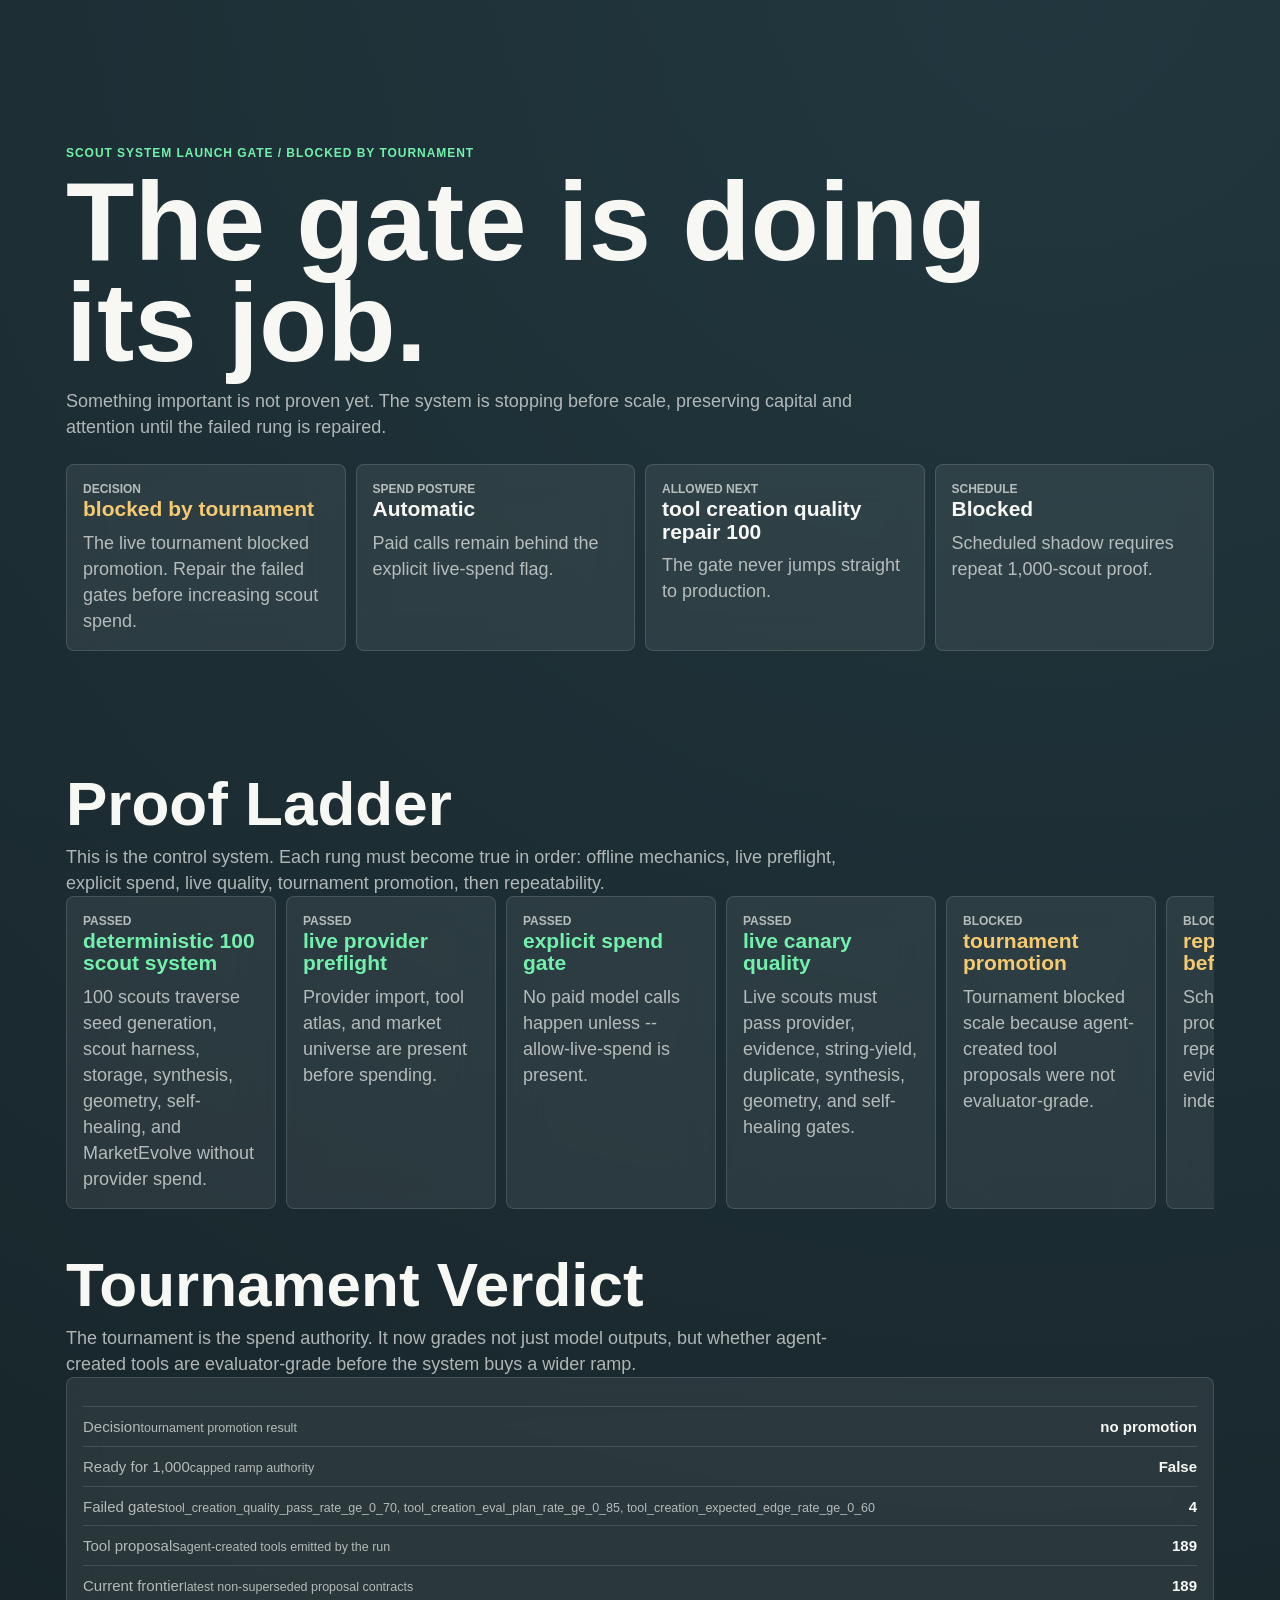
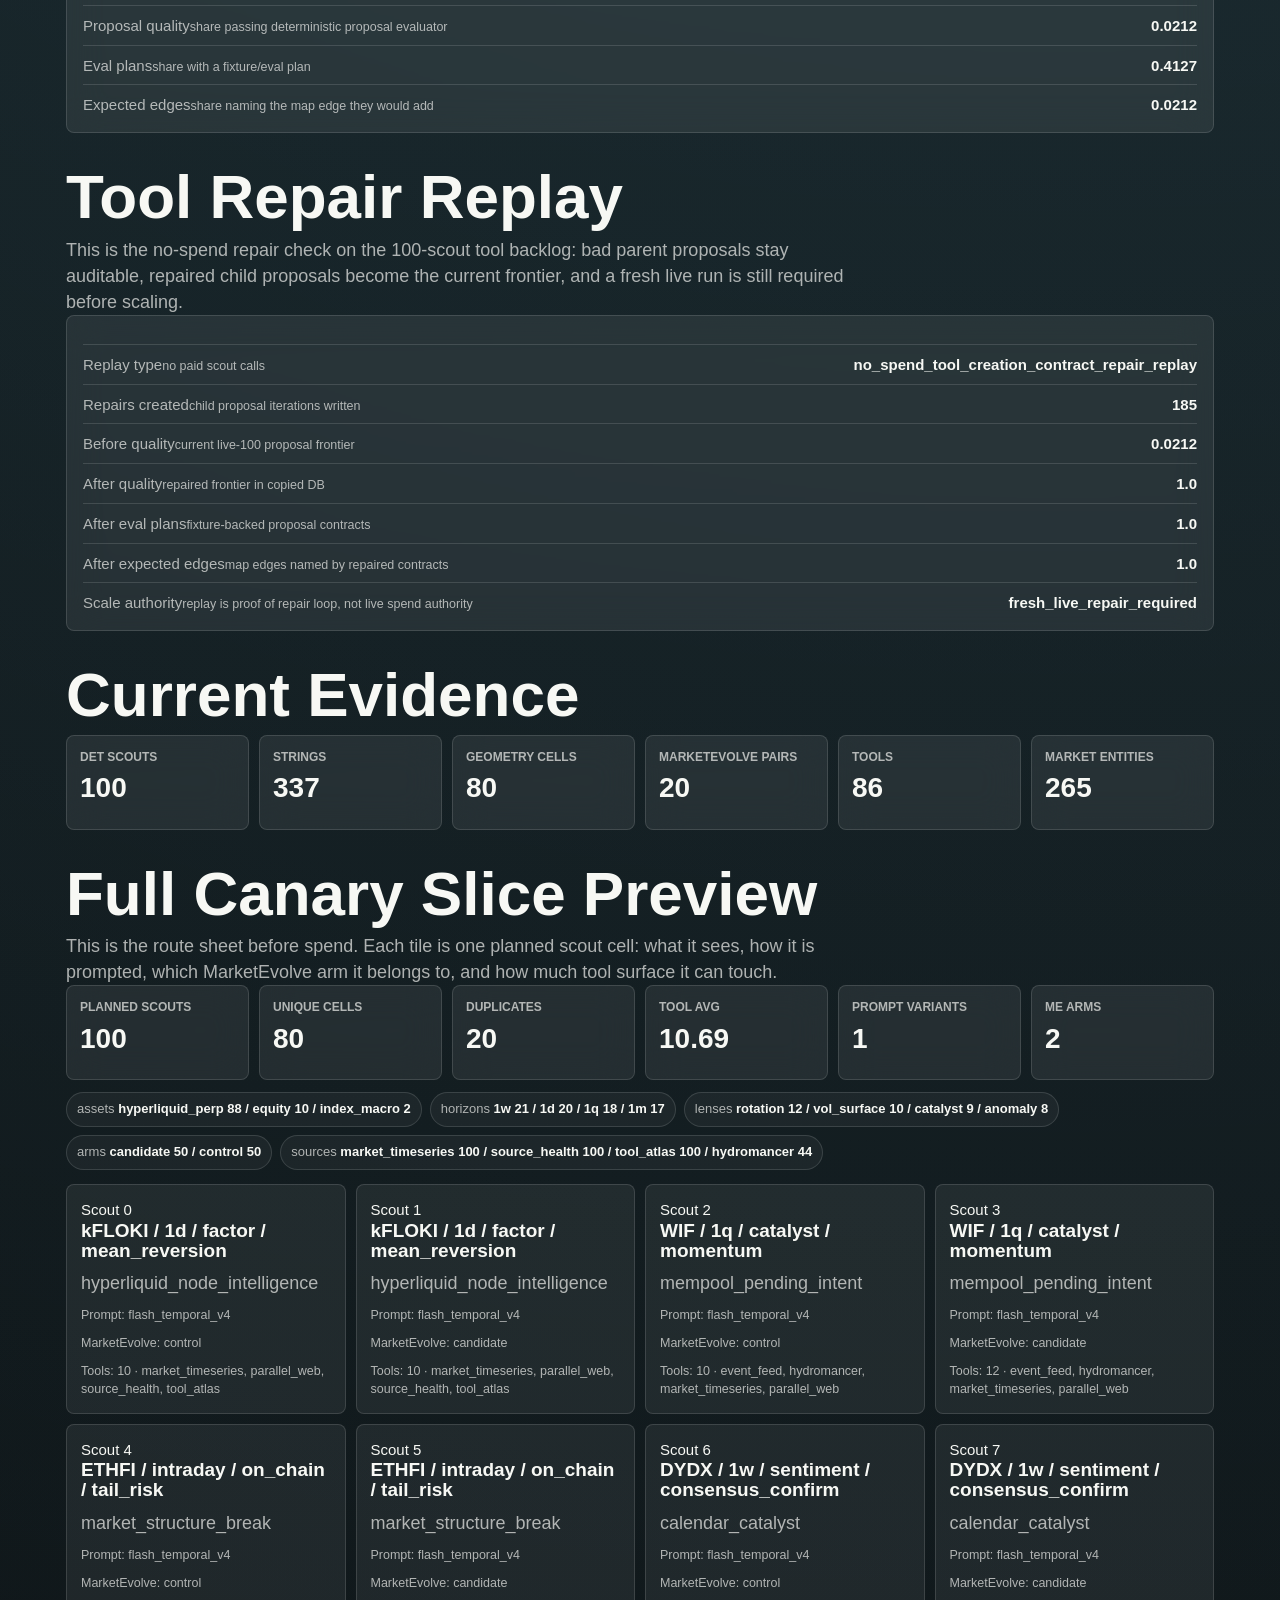
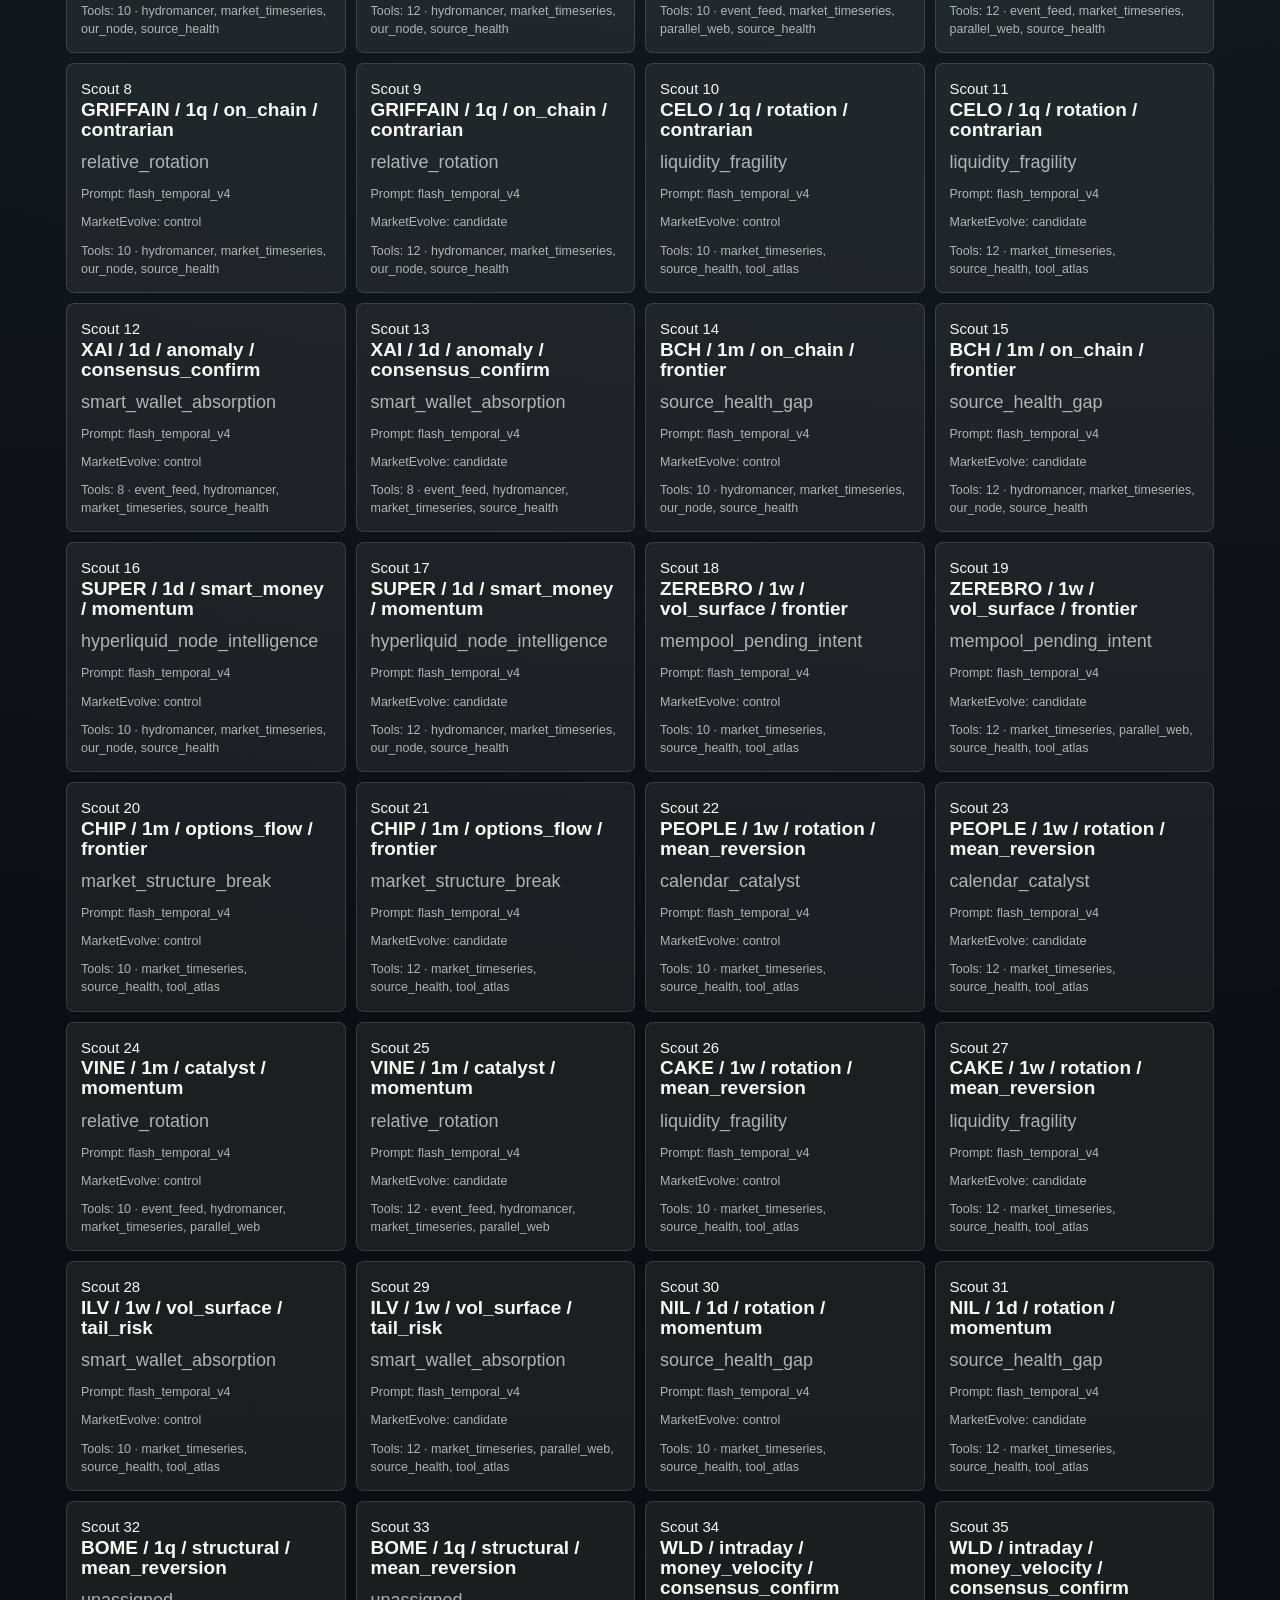
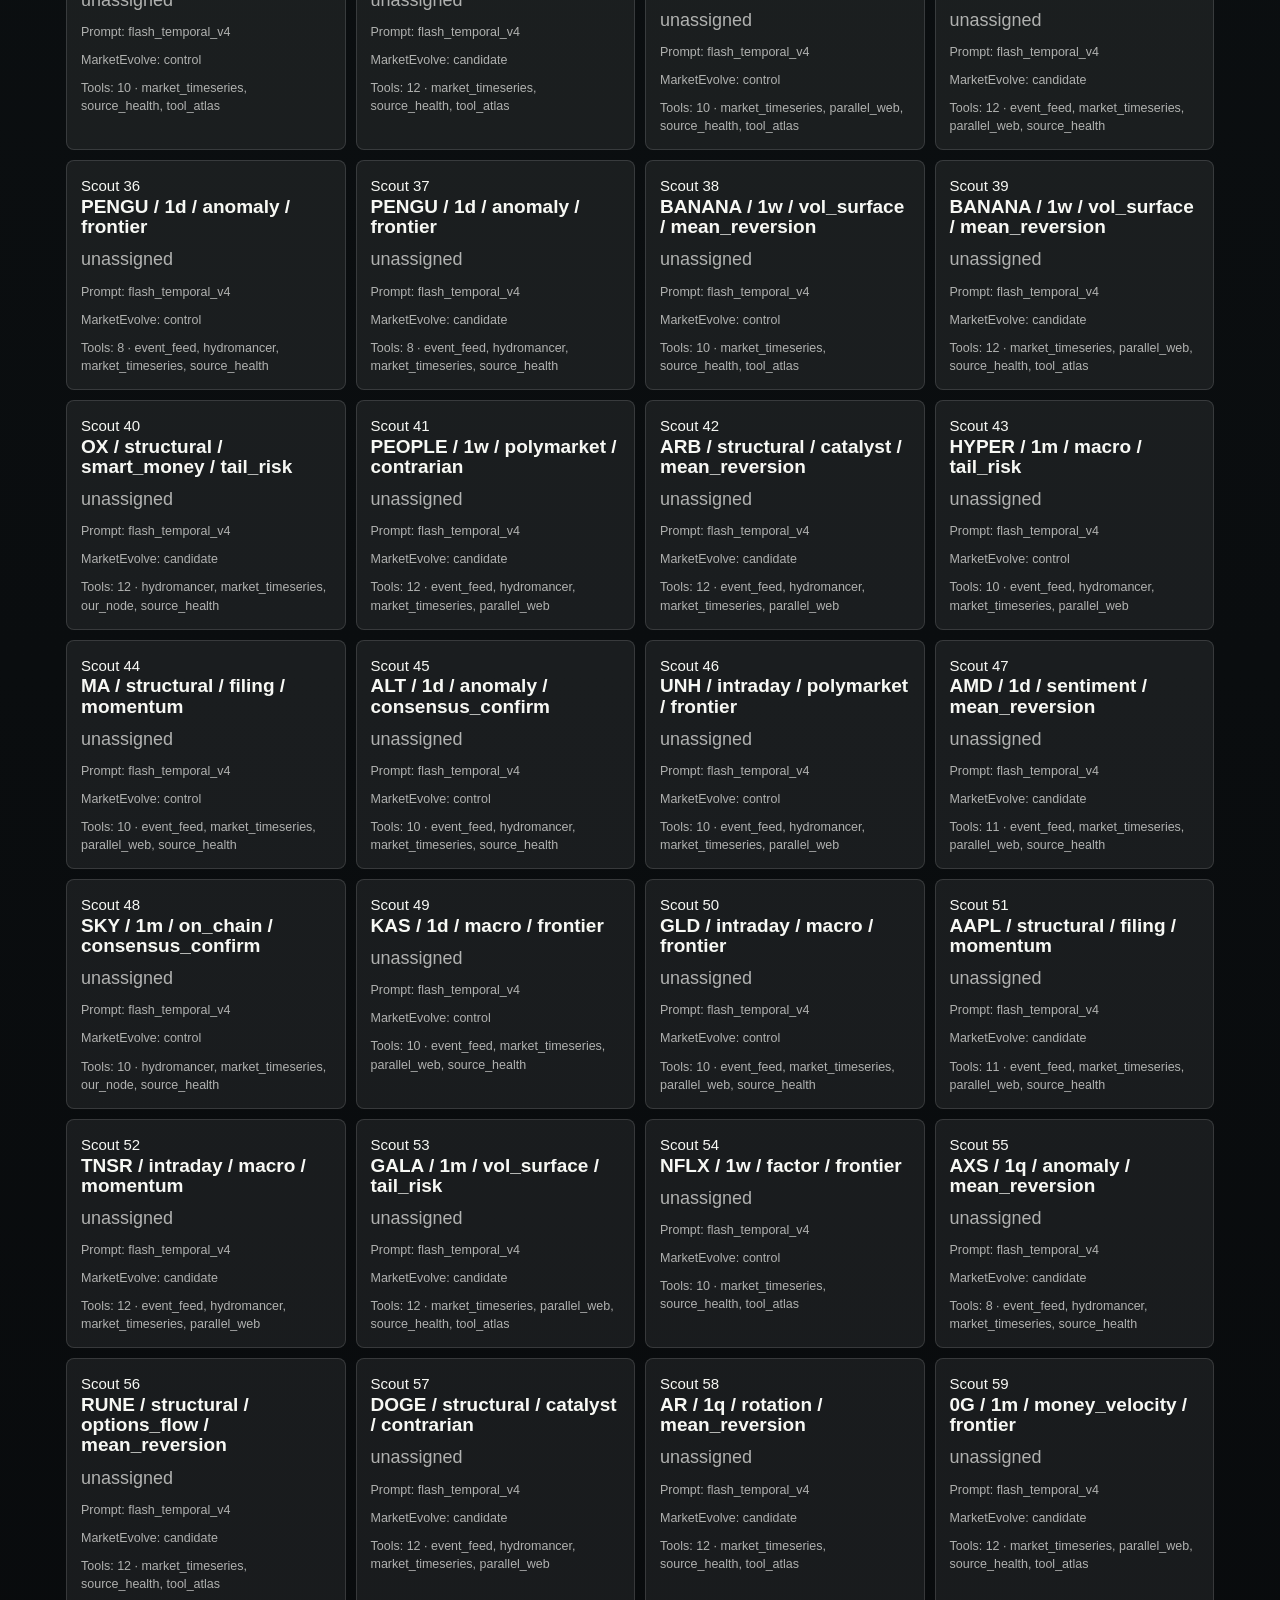
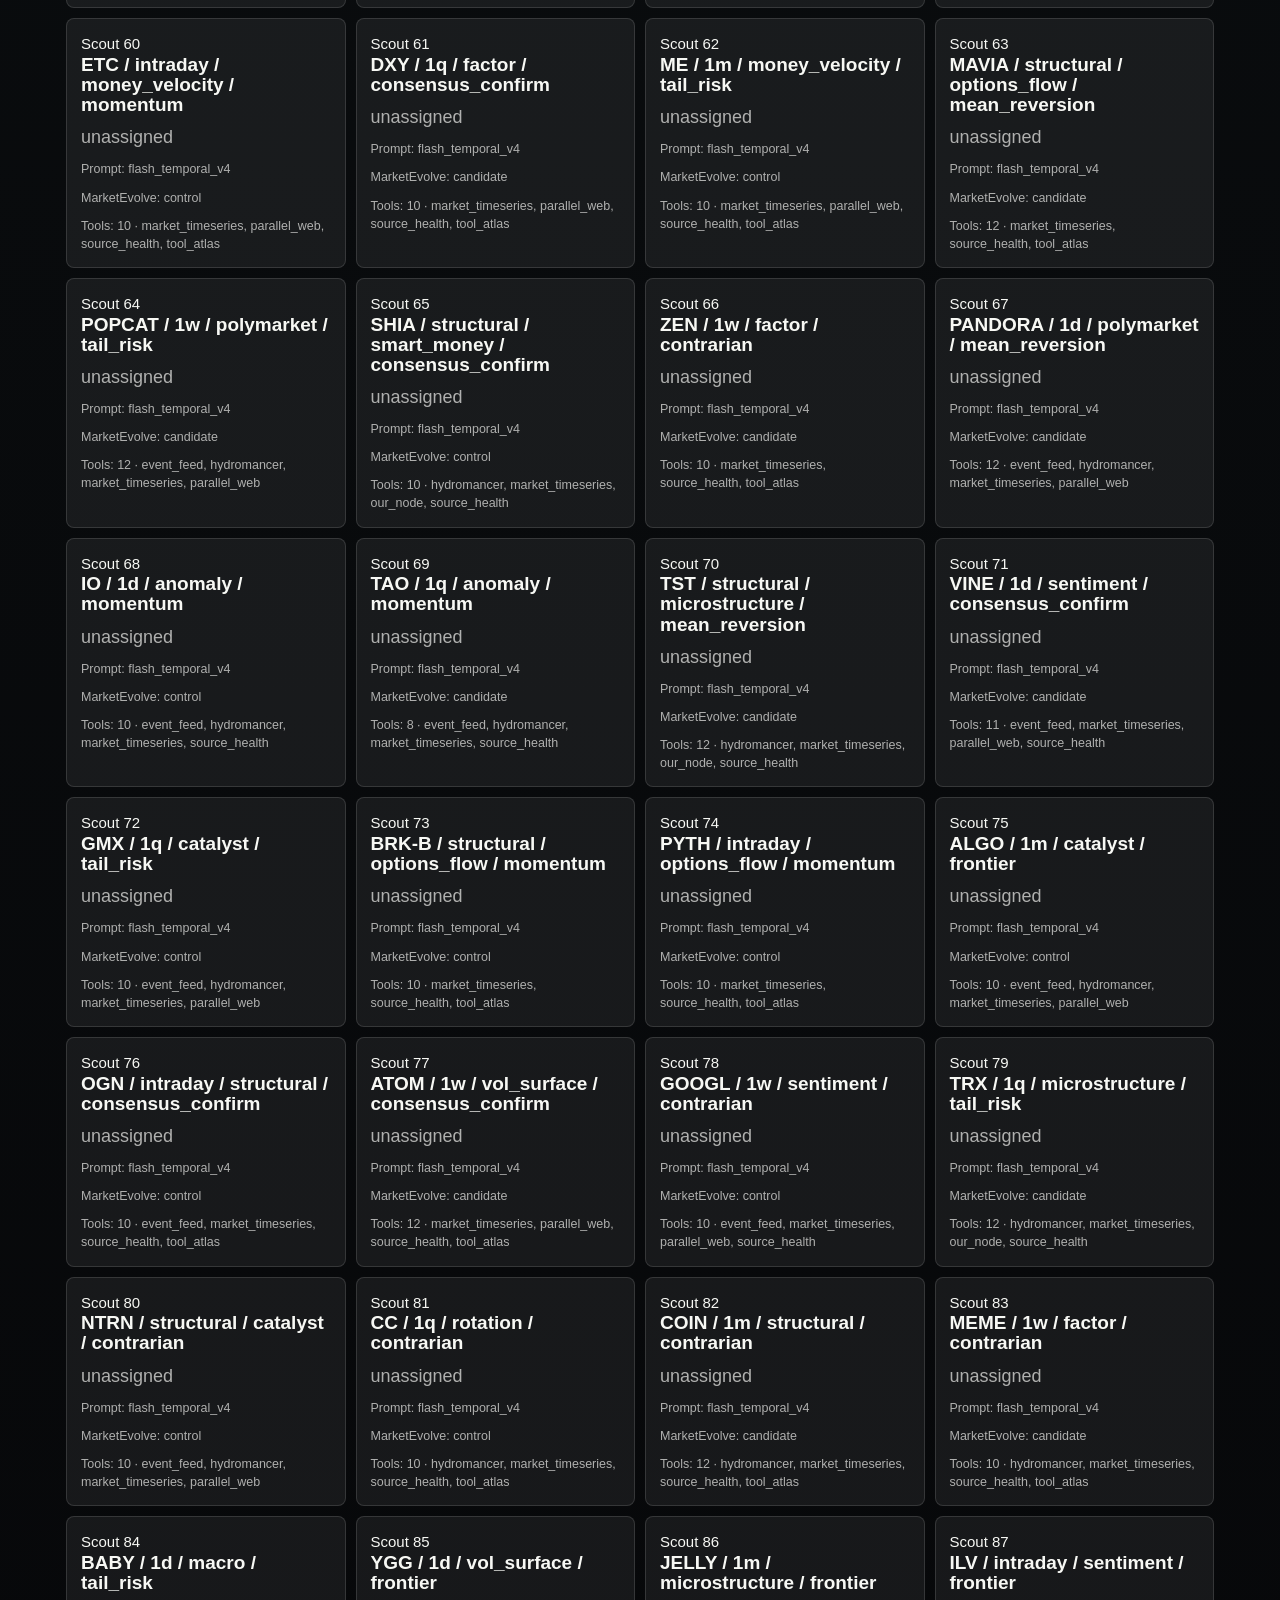
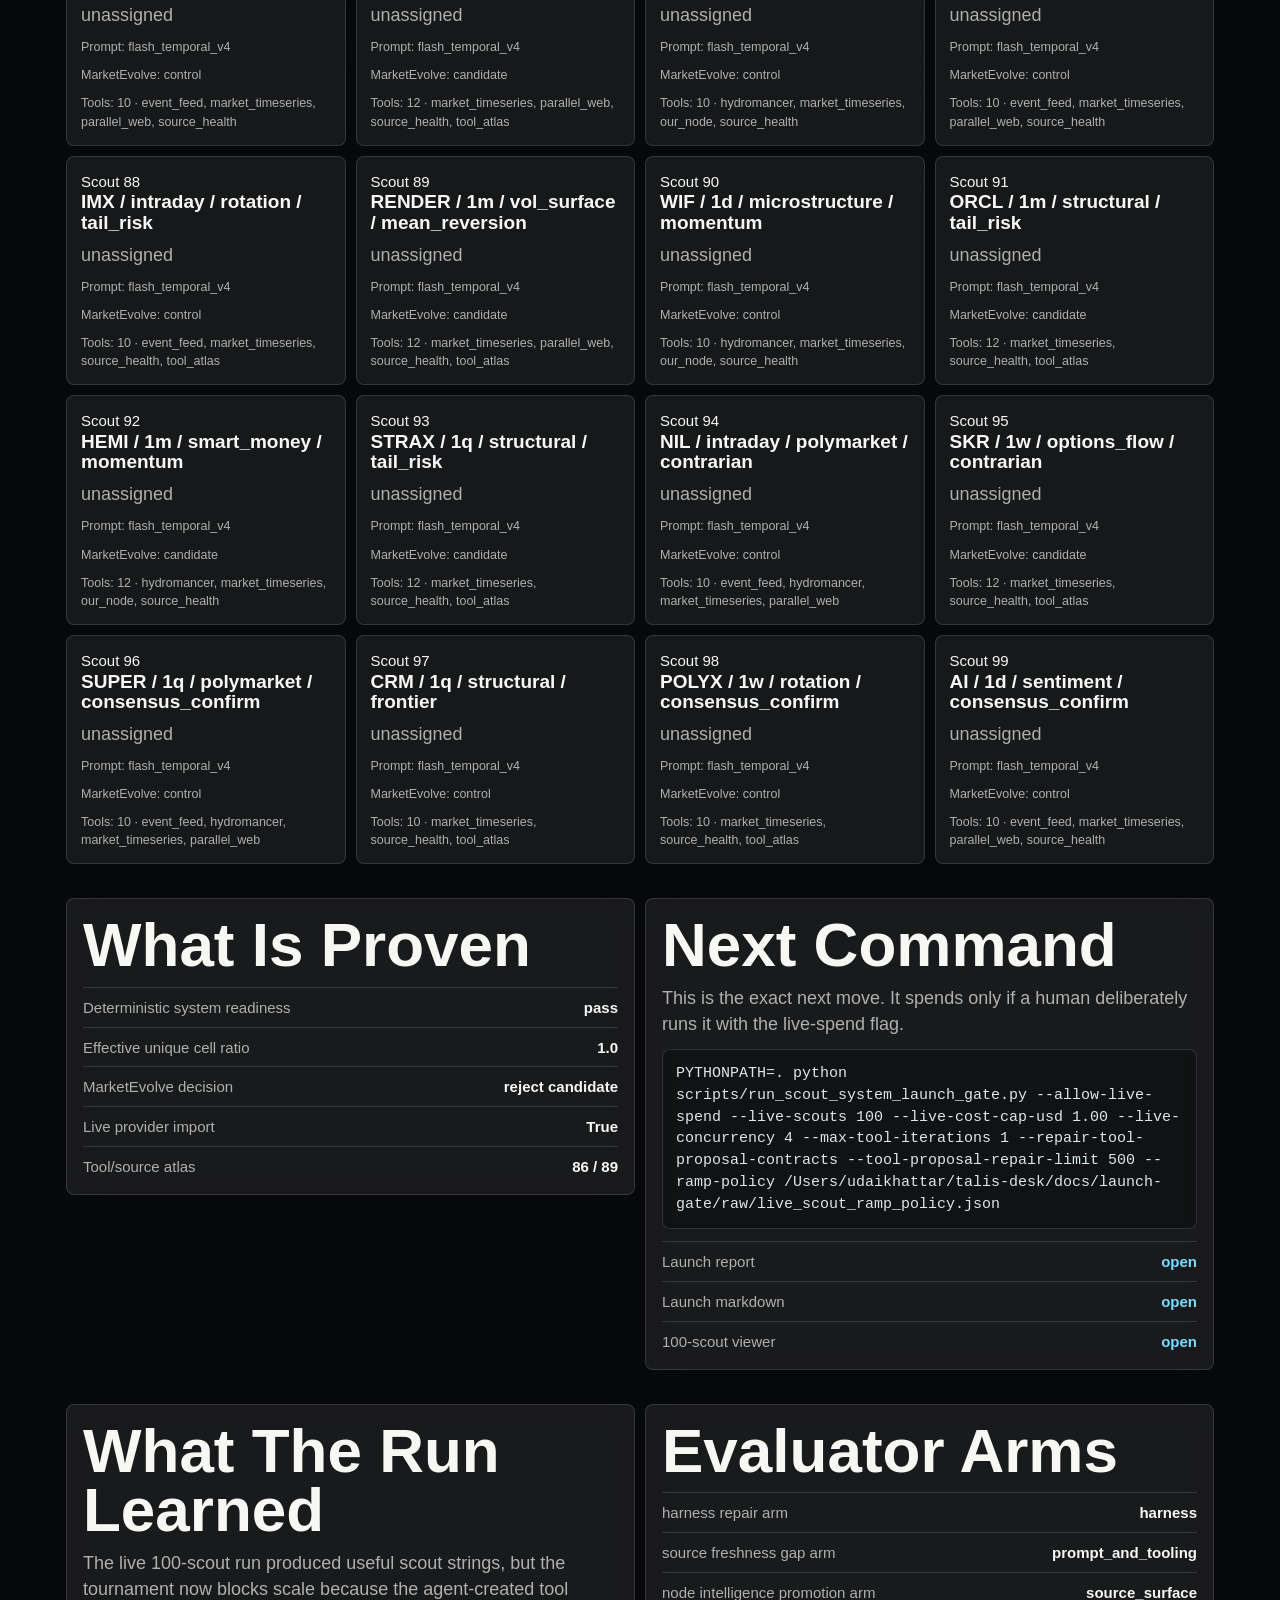
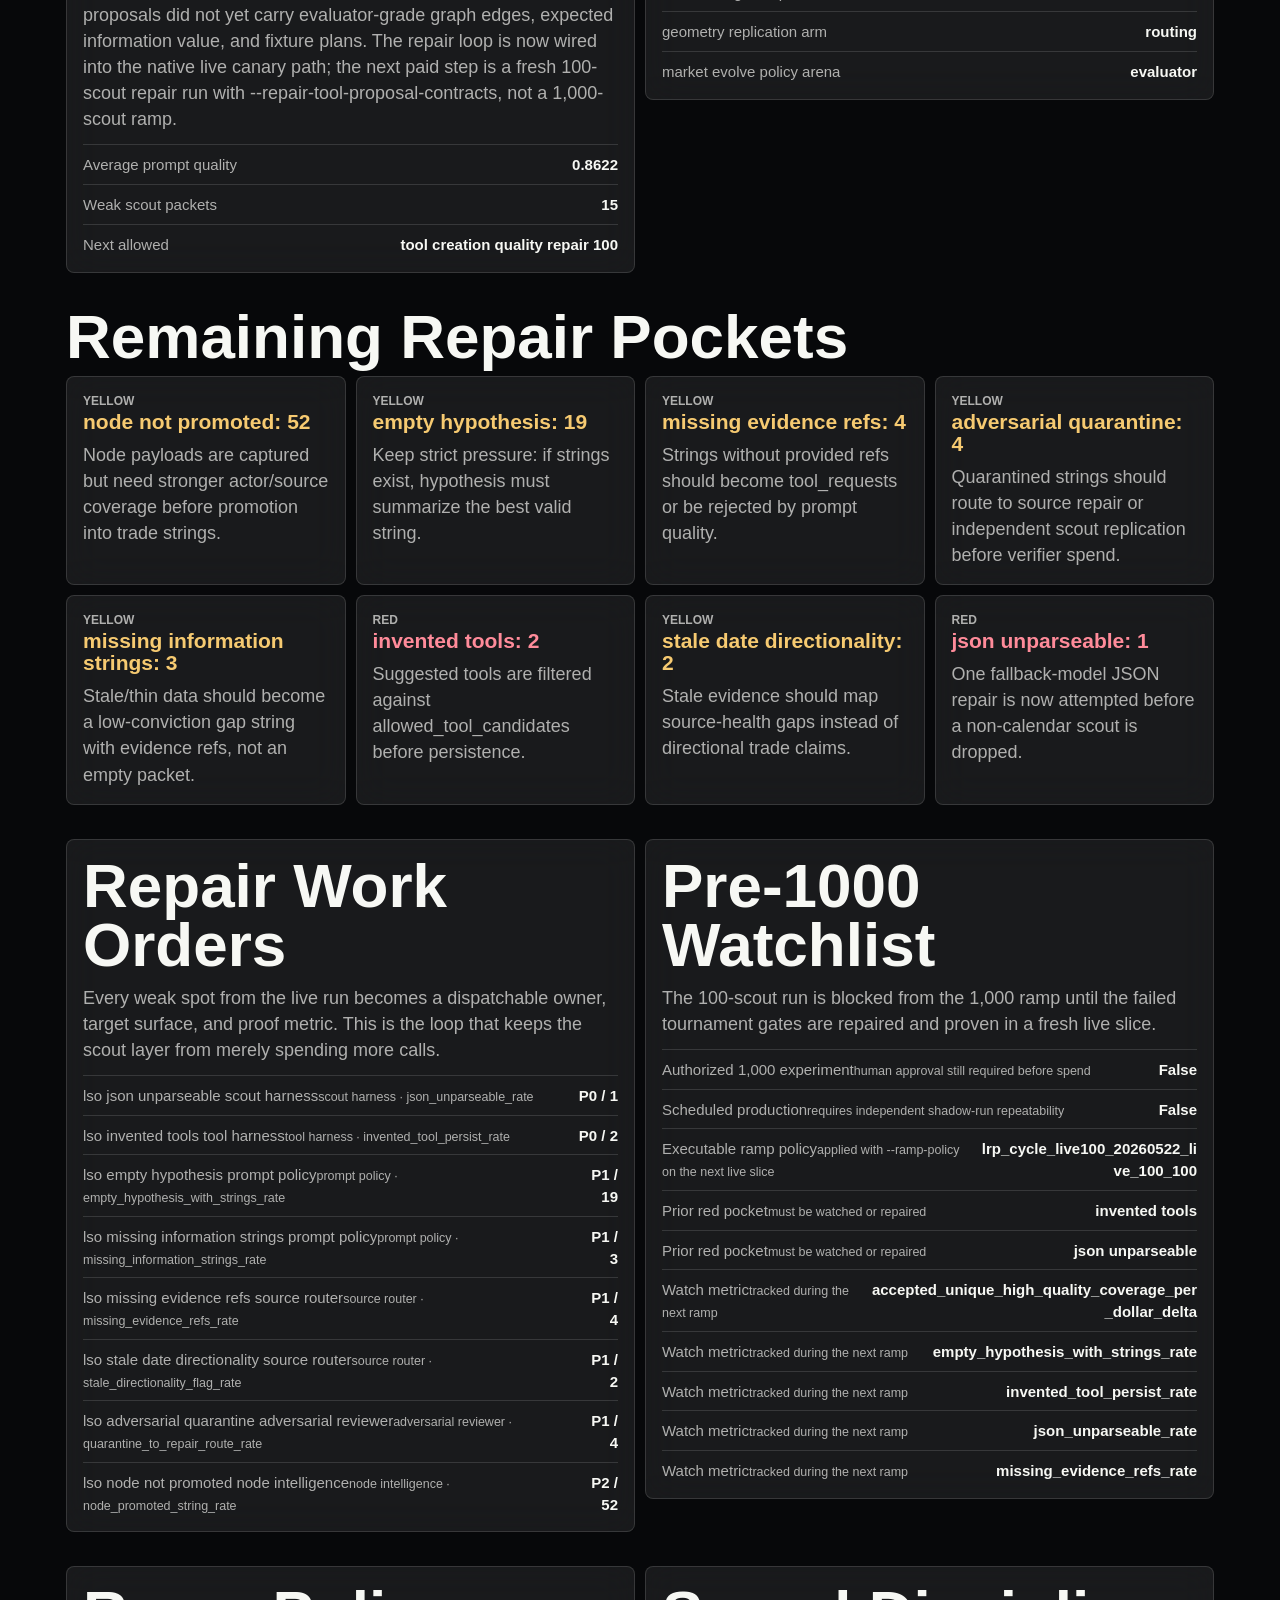
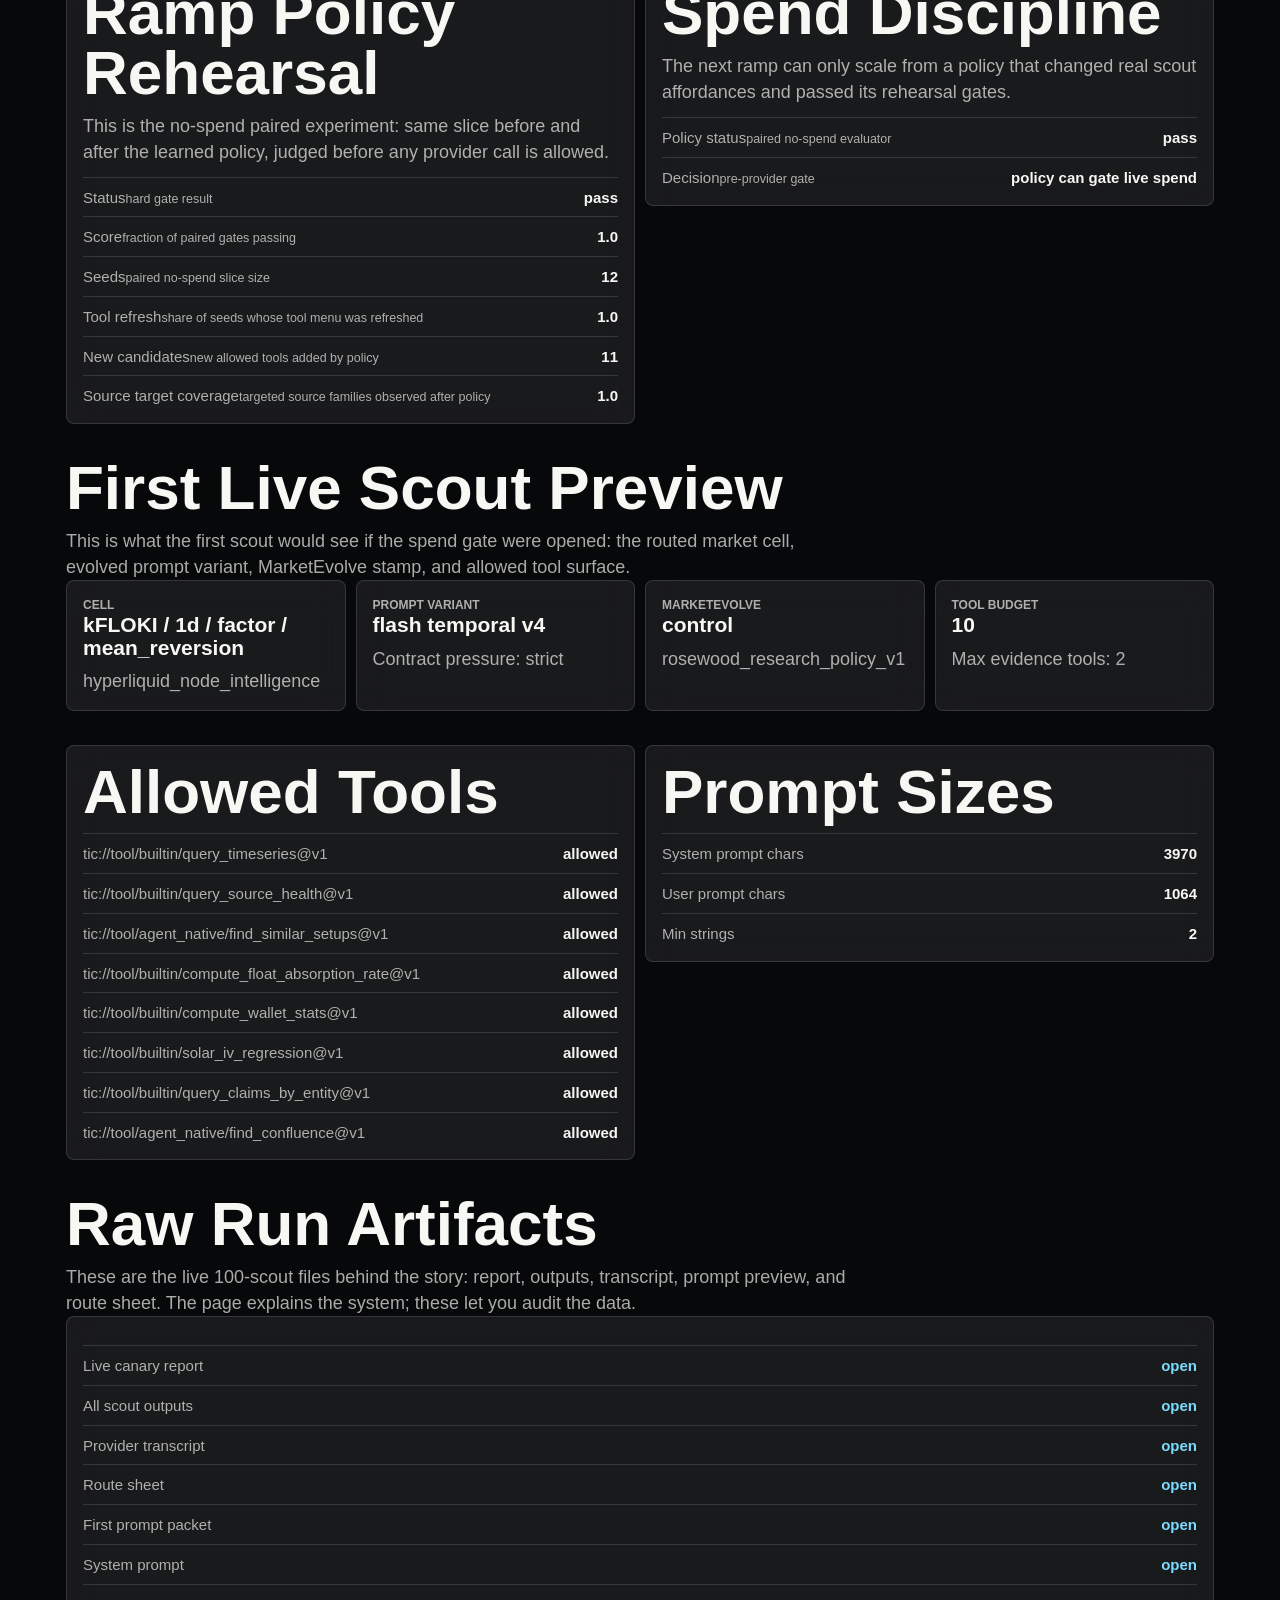
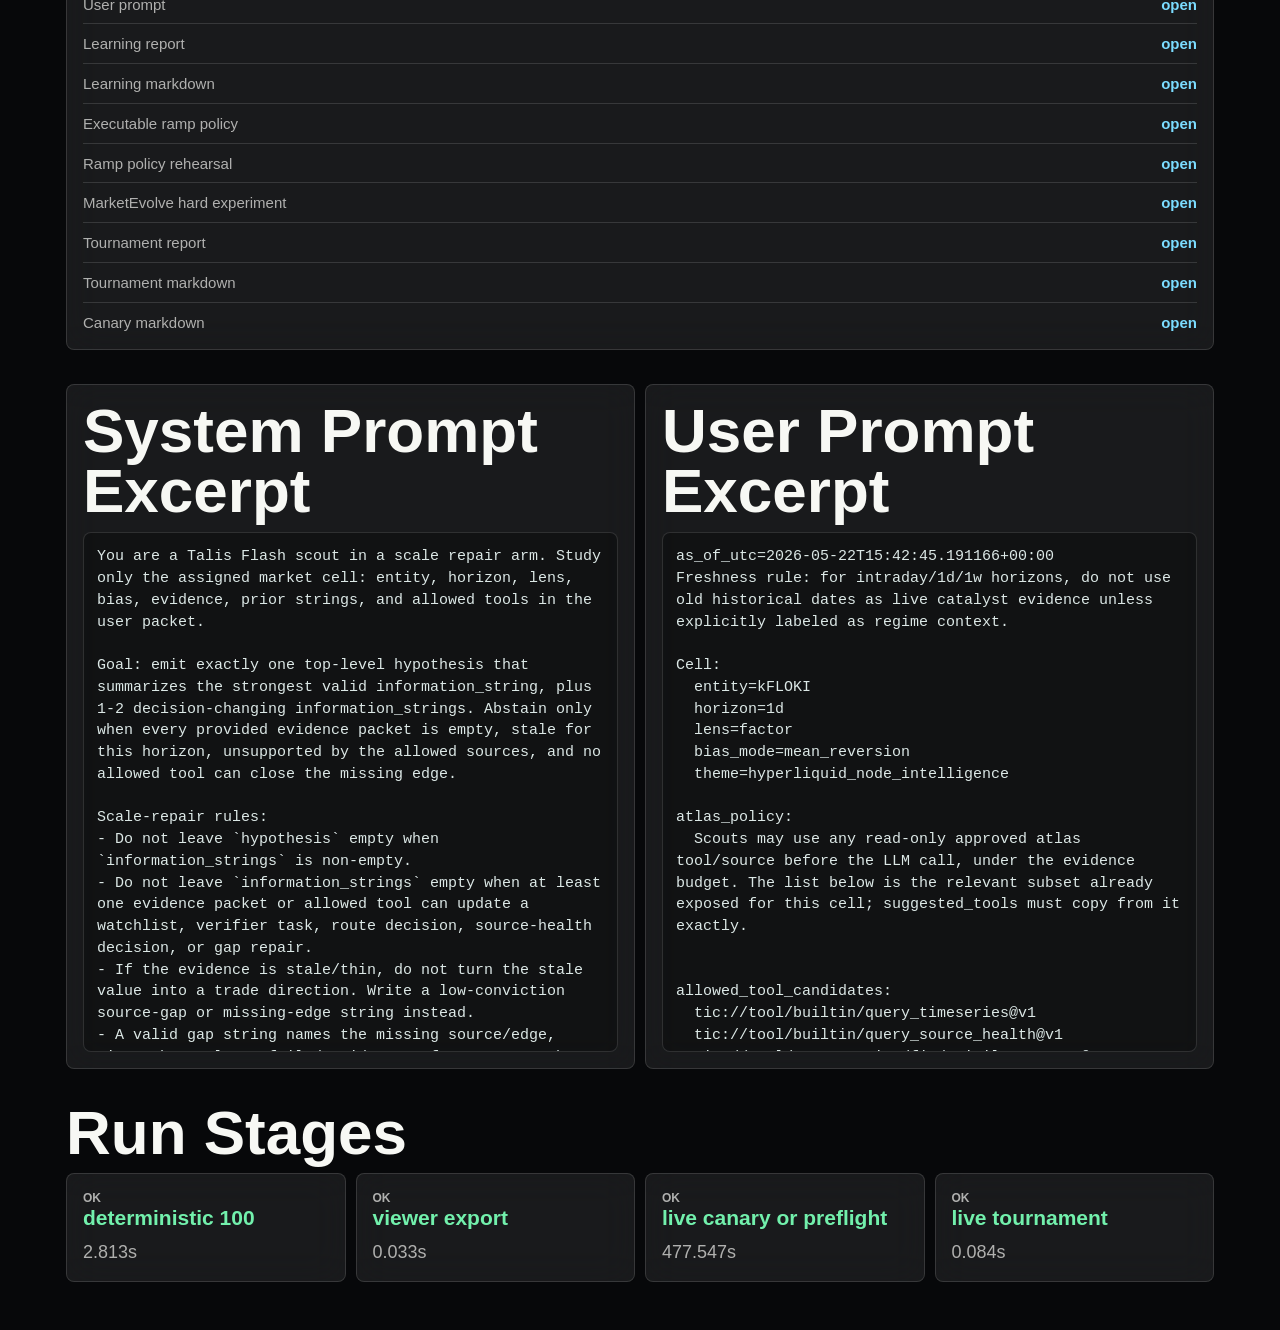
==== commit f4706b9f: "Deploy native tool repair command" ====
--- a/launch-gate/index.html
+++ b/launch-gate/index.html
@@ -162,7 +162,7 @@
     <div class="panel command">
       <h2>Next Command</h2>
       <p>This is the exact next move. It spends only if a human deliberately runs it with the live-spend flag.</p>
-      <pre>PYTHONPATH=. python scripts/run_scout_system_launch_gate.py --allow-live-spend --live-scouts 100 --live-cost-cap-usd 1.00 --live-concurrency 4 --max-tool-iterations 1 --ramp-policy /Users/udaikhattar/talis-desk/docs/launch-gate/raw/live_scout_ramp_policy.json</pre>
+      <pre>PYTHONPATH=. python scripts/run_scout_system_launch_gate.py --allow-live-spend --live-scouts 100 --live-cost-cap-usd 1.00 --live-concurrency 4 --max-tool-iterations 1 --repair-tool-proposal-contracts --tool-proposal-repair-limit 500 --ramp-policy /Users/udaikhattar/talis-desk/docs/launch-gate/raw/live_scout_ramp_policy.json</pre>
       <ul class="list">
         <li><span>Launch report</span><b><a href="launch_gate_report.json">open</a></b></li>
         <li><span>Launch markdown</span><b><a href="launch_gate_report.md">open</a></b></li>
@@ -174,7 +174,7 @@
   <section class="grid two">
     <div class="panel">
       <h2>What The Run Learned</h2>
-      <p>The live 100-scout run produced useful scout strings, but the tournament now blocks scale because the agent-created tool proposals did not yet carry evaluator-grade graph edges, expected information value, and fixture plans. A no-spend repair replay converts the current backlog into gradeable child proposals; the next paid step is a fresh 100-scout repair run, not a 1,000-scout ramp.</p>
+      <p>The live 100-scout run produced useful scout strings, but the tournament now blocks scale because the agent-created tool proposals did not yet carry evaluator-grade graph edges, expected information value, and fixture plans. The repair loop is now wired into the native live canary path; the next paid step is a fresh 100-scout repair run with --repair-tool-proposal-contracts, not a 1,000-scout ramp.</p>
       <ul class="list">
         <li><span>Average prompt quality</span><b>0.8622</b></li>
         <li><span>Weak scout packets</span><b>15</b></li>
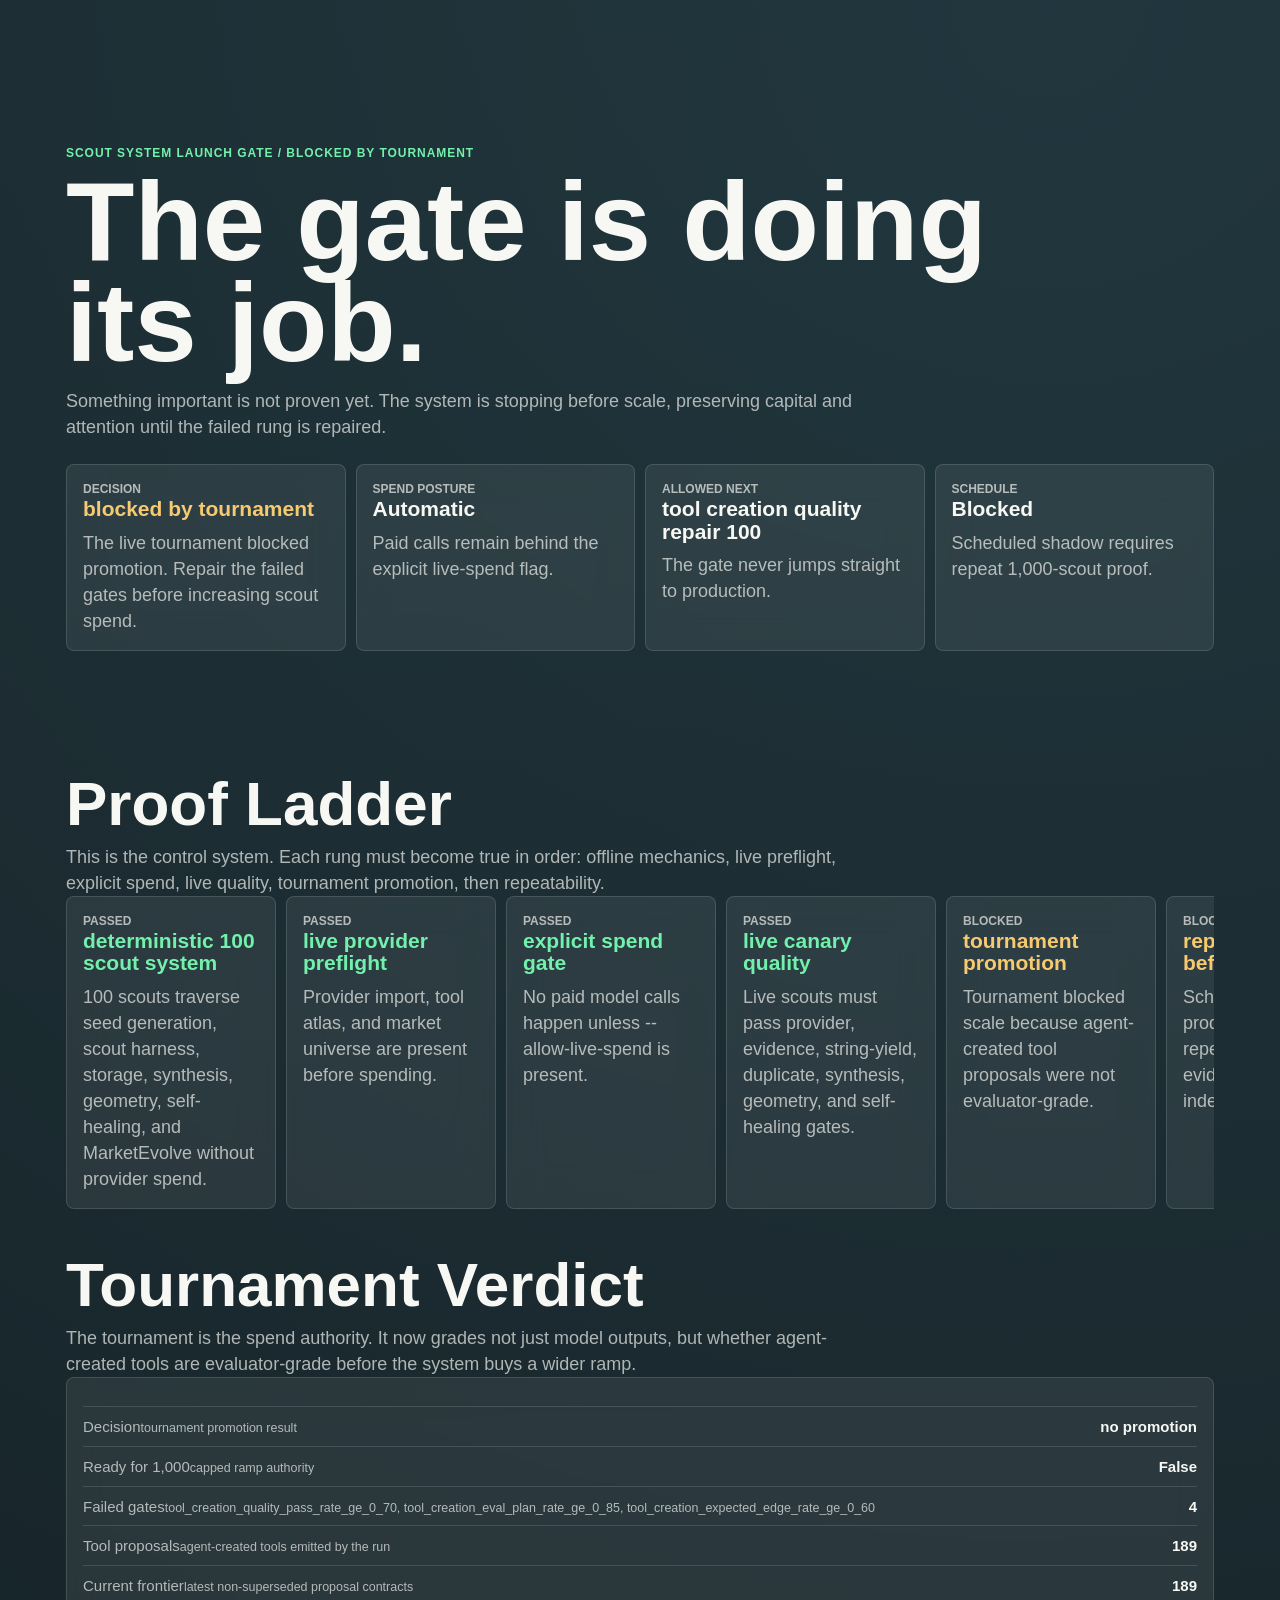
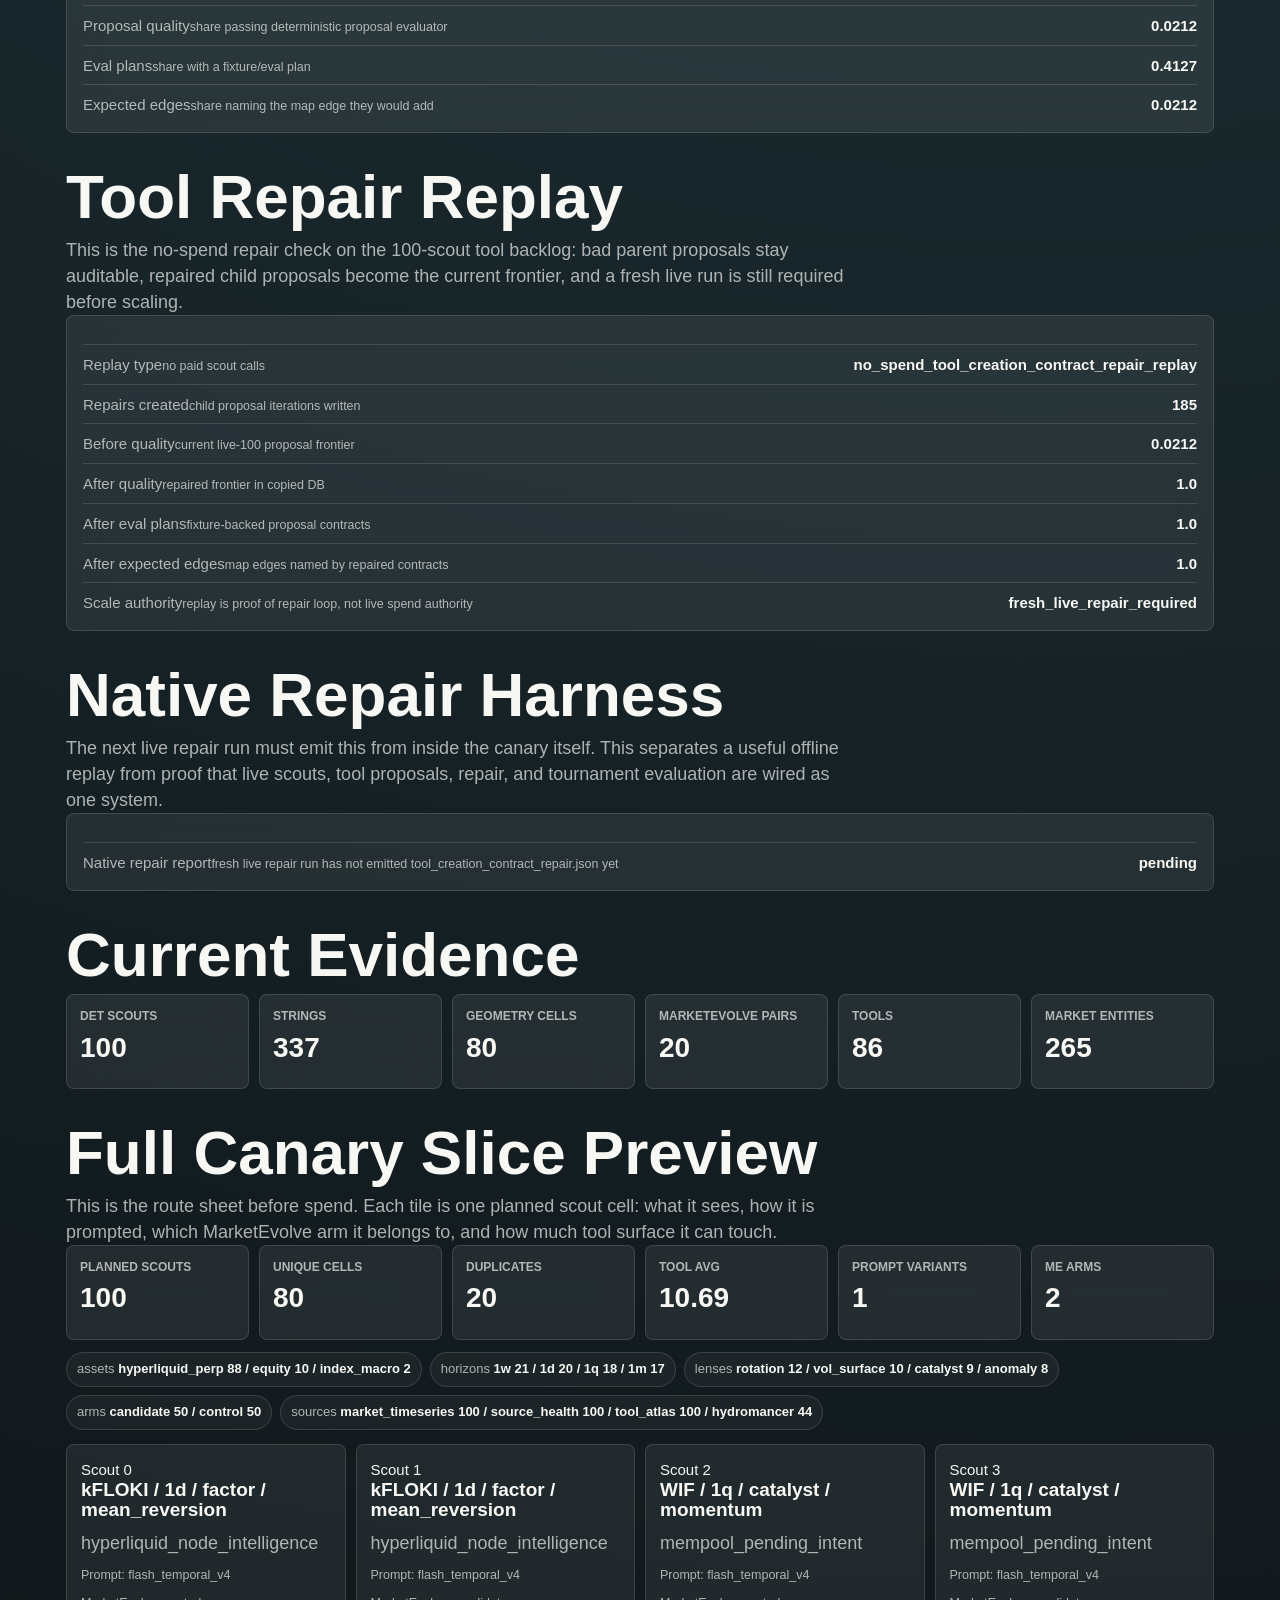
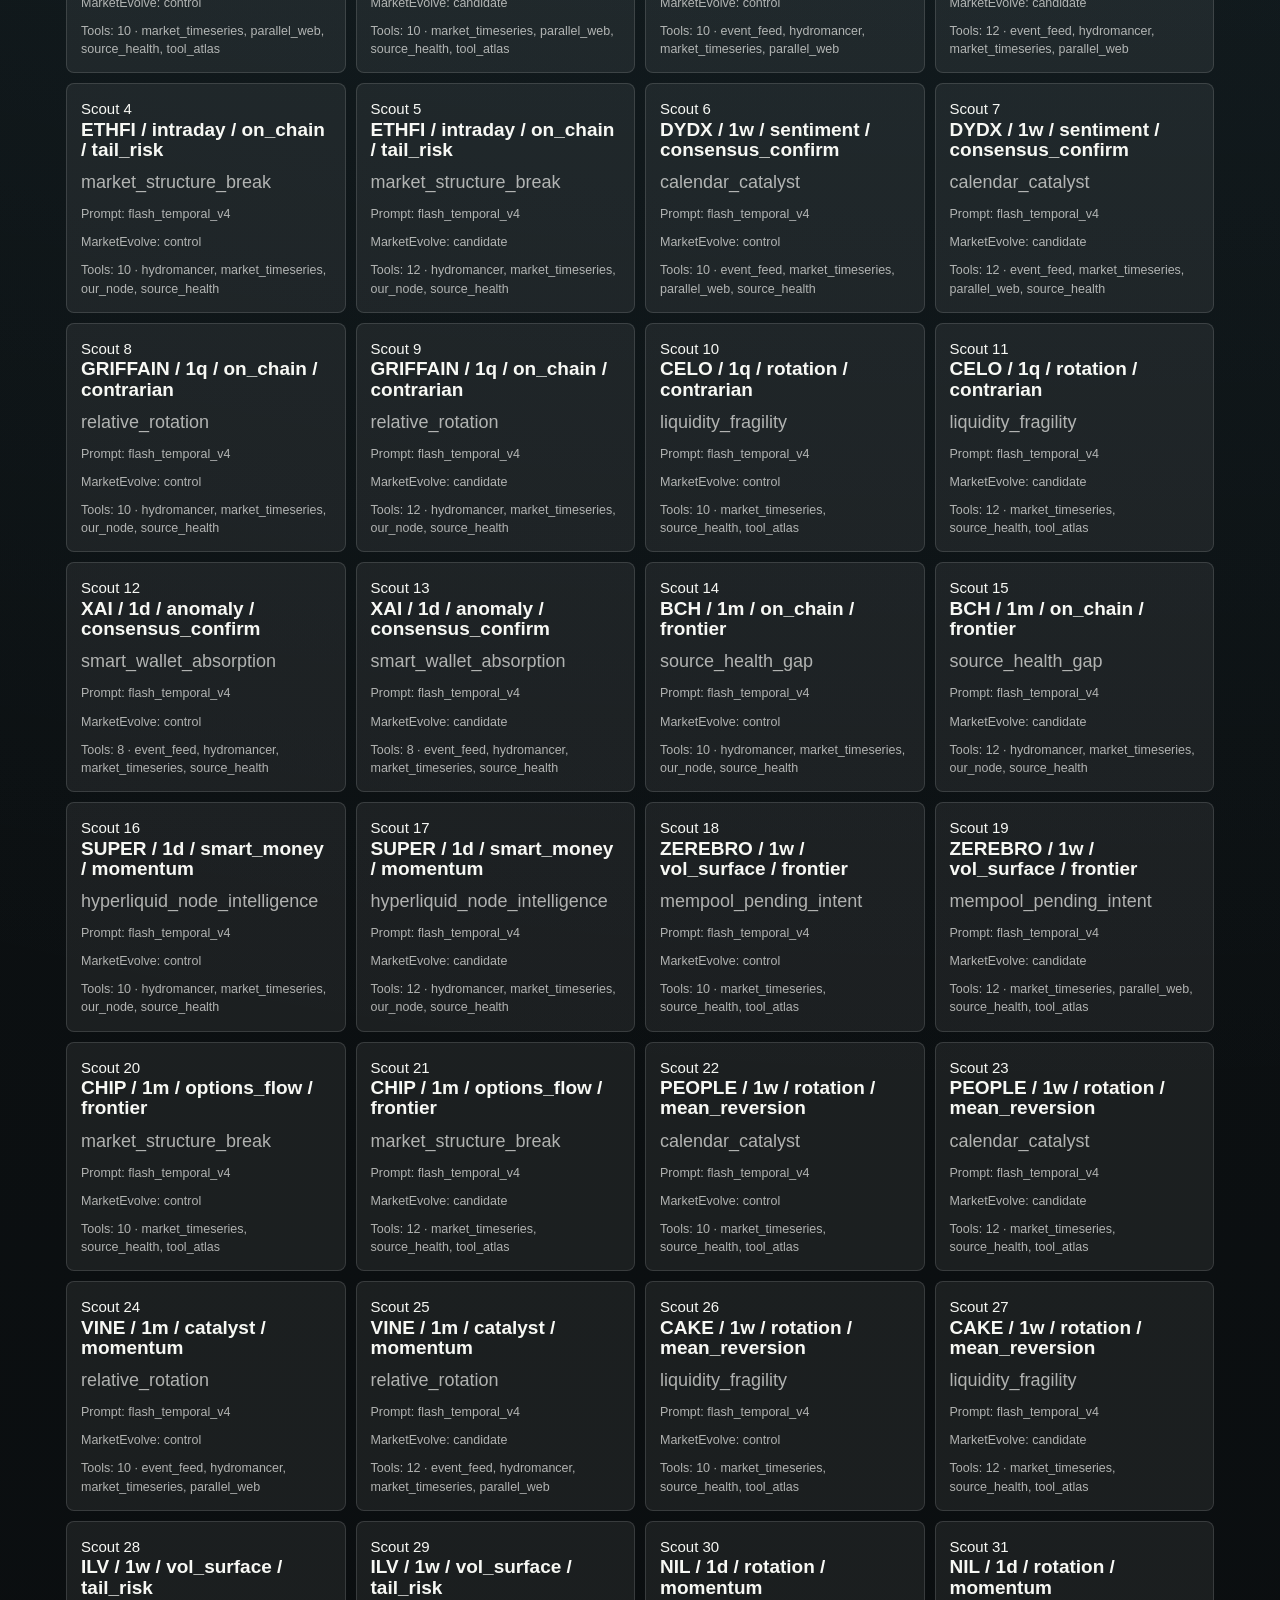
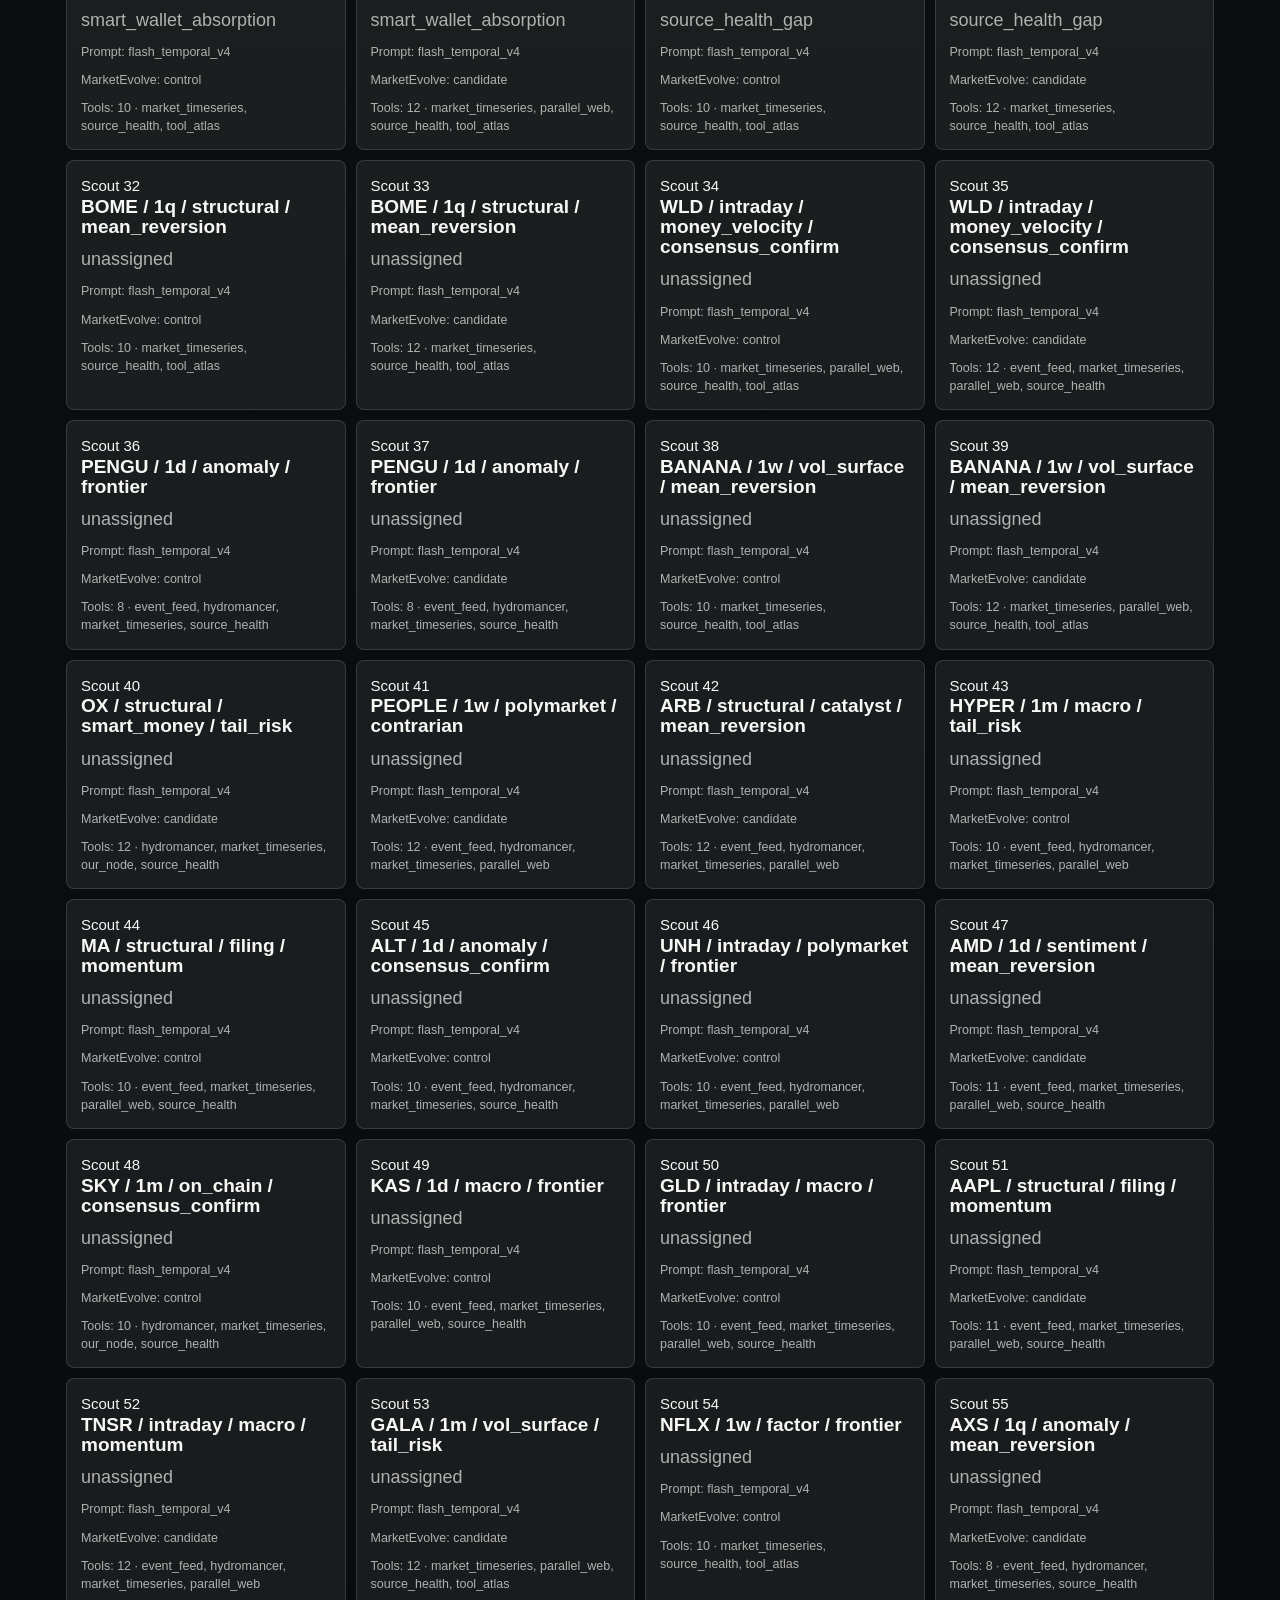
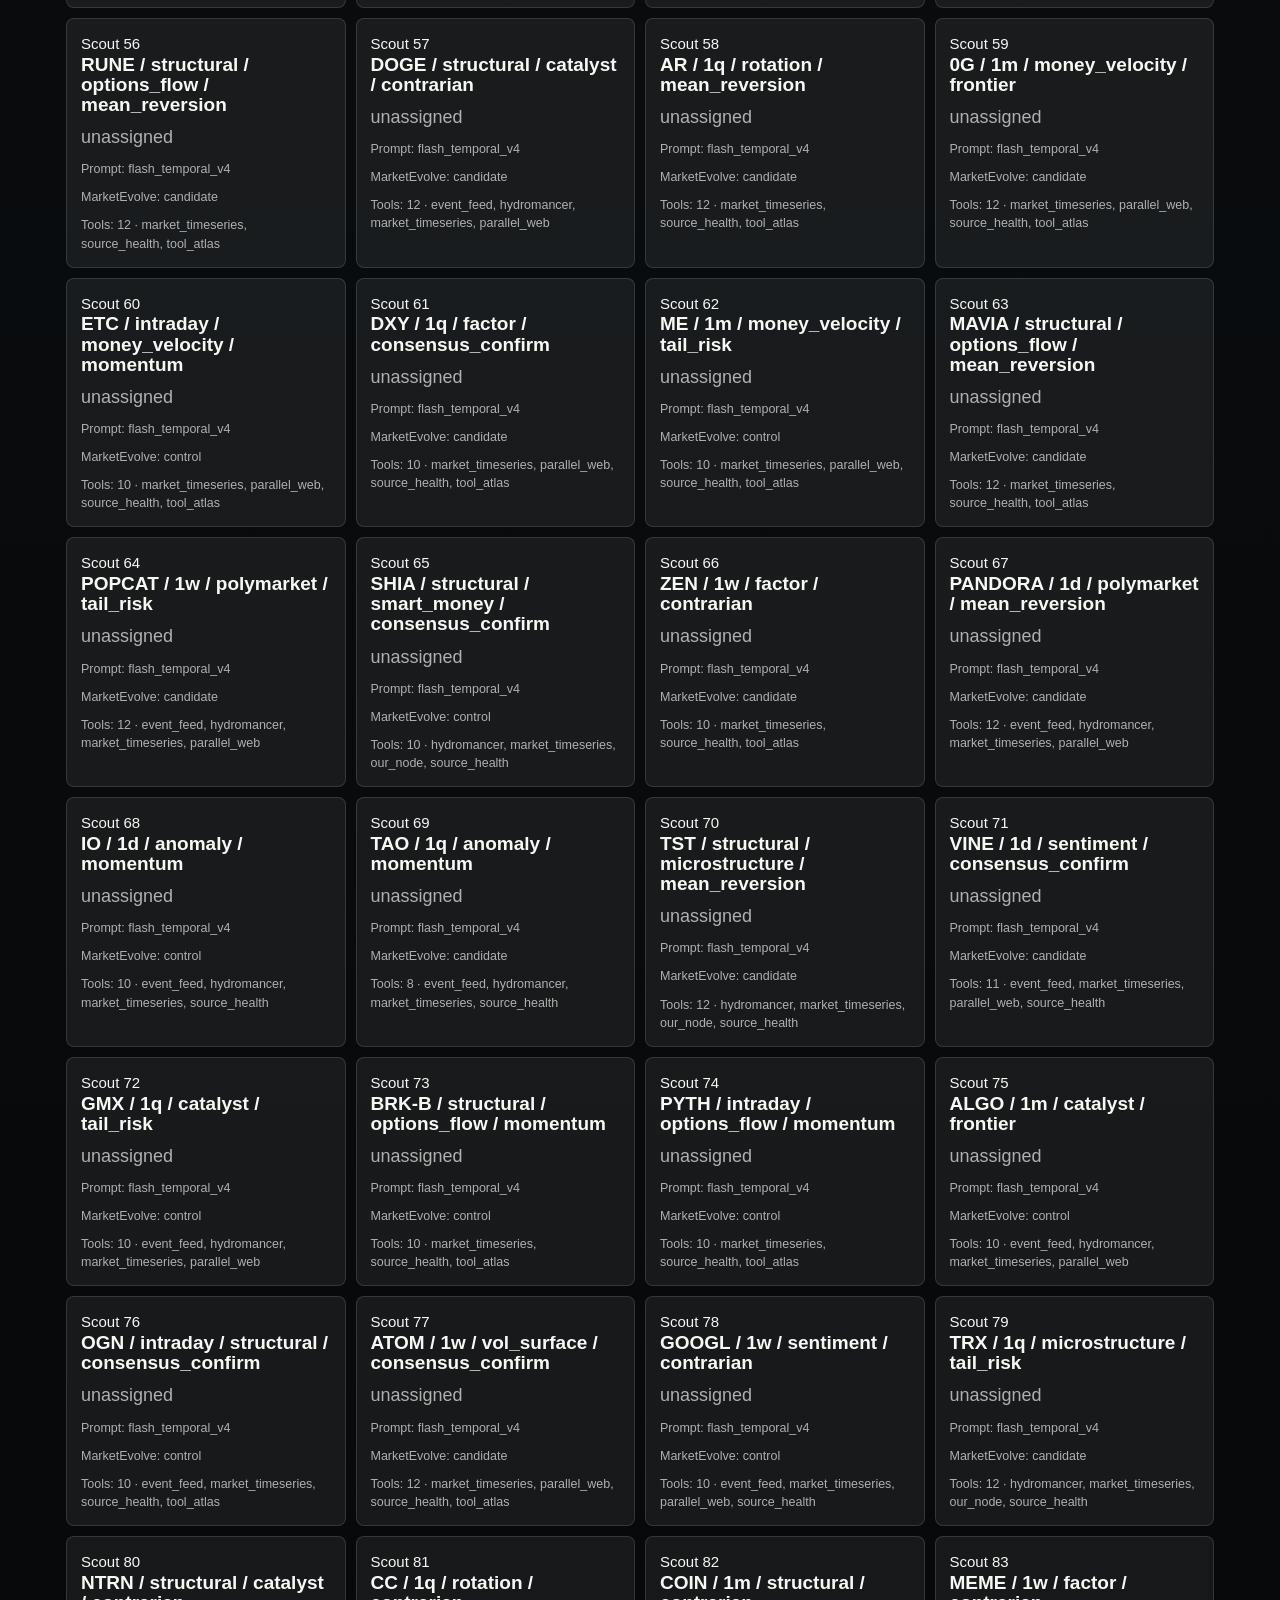
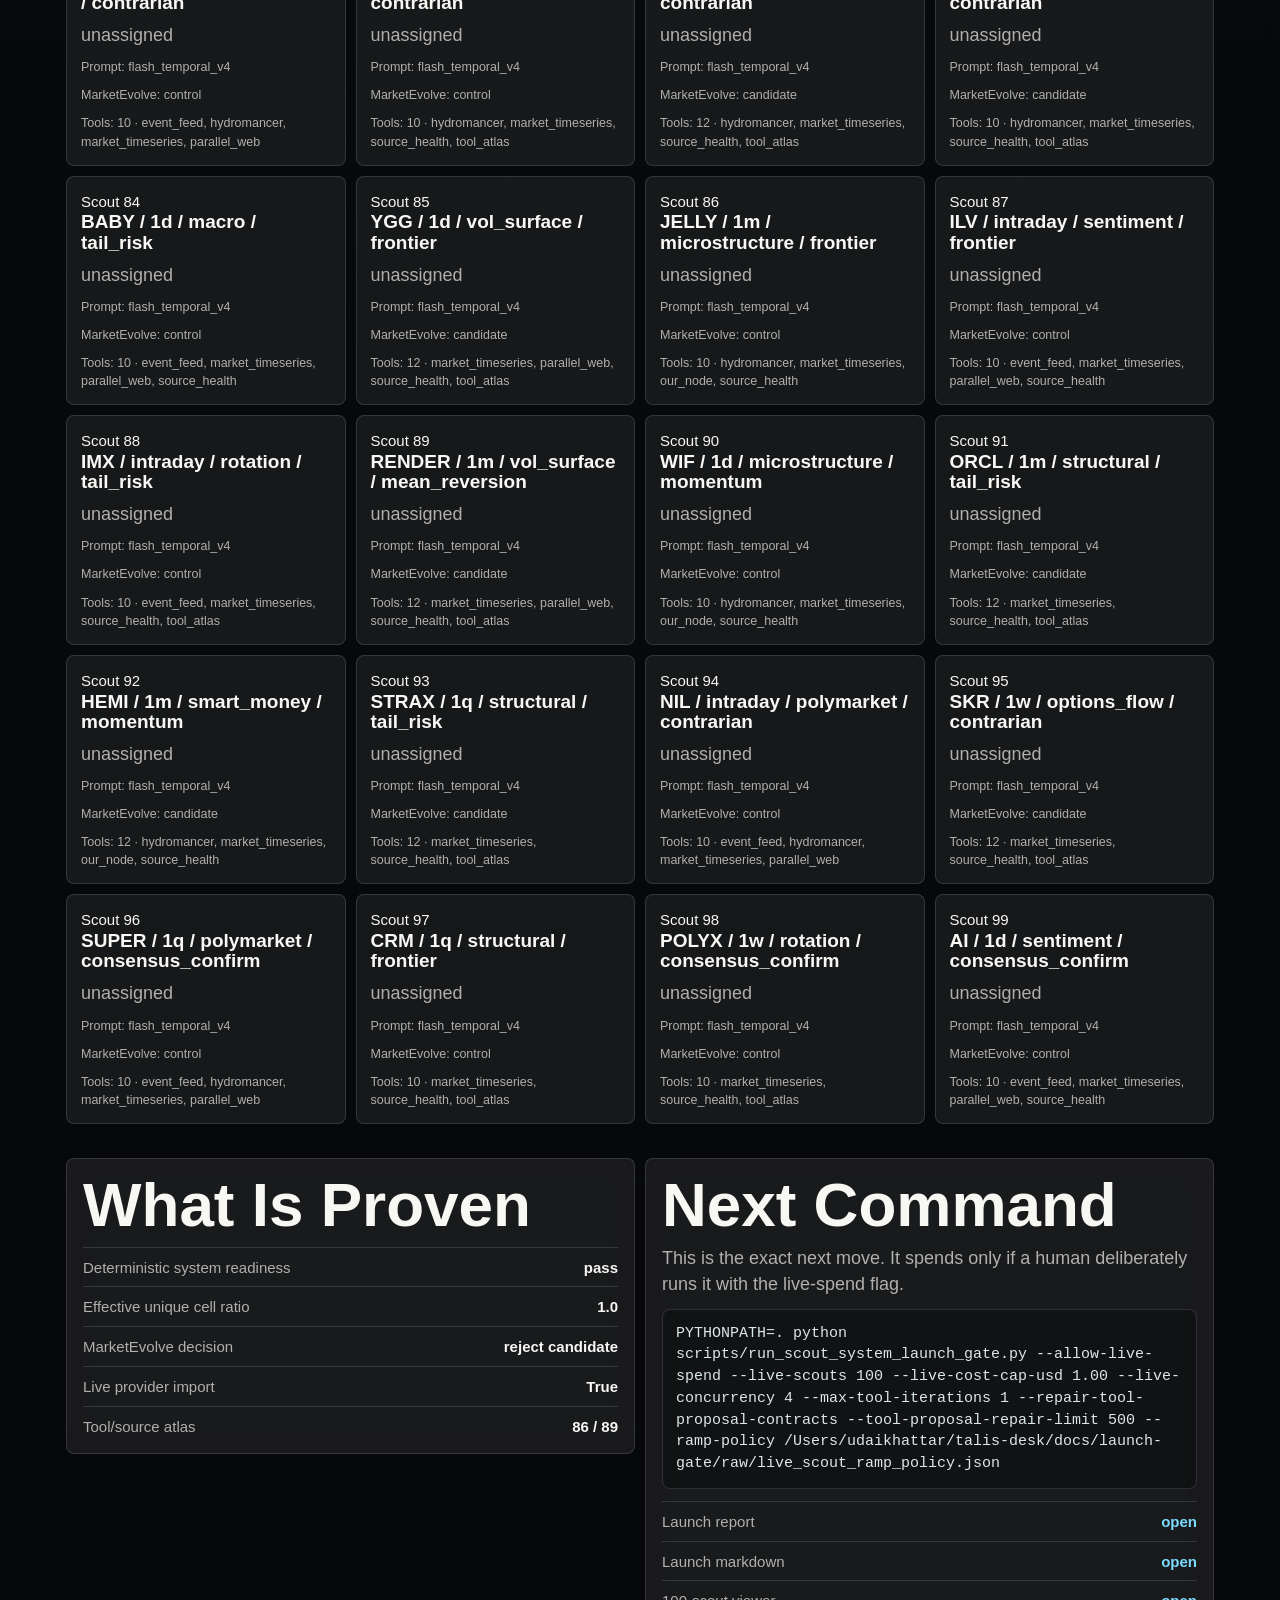
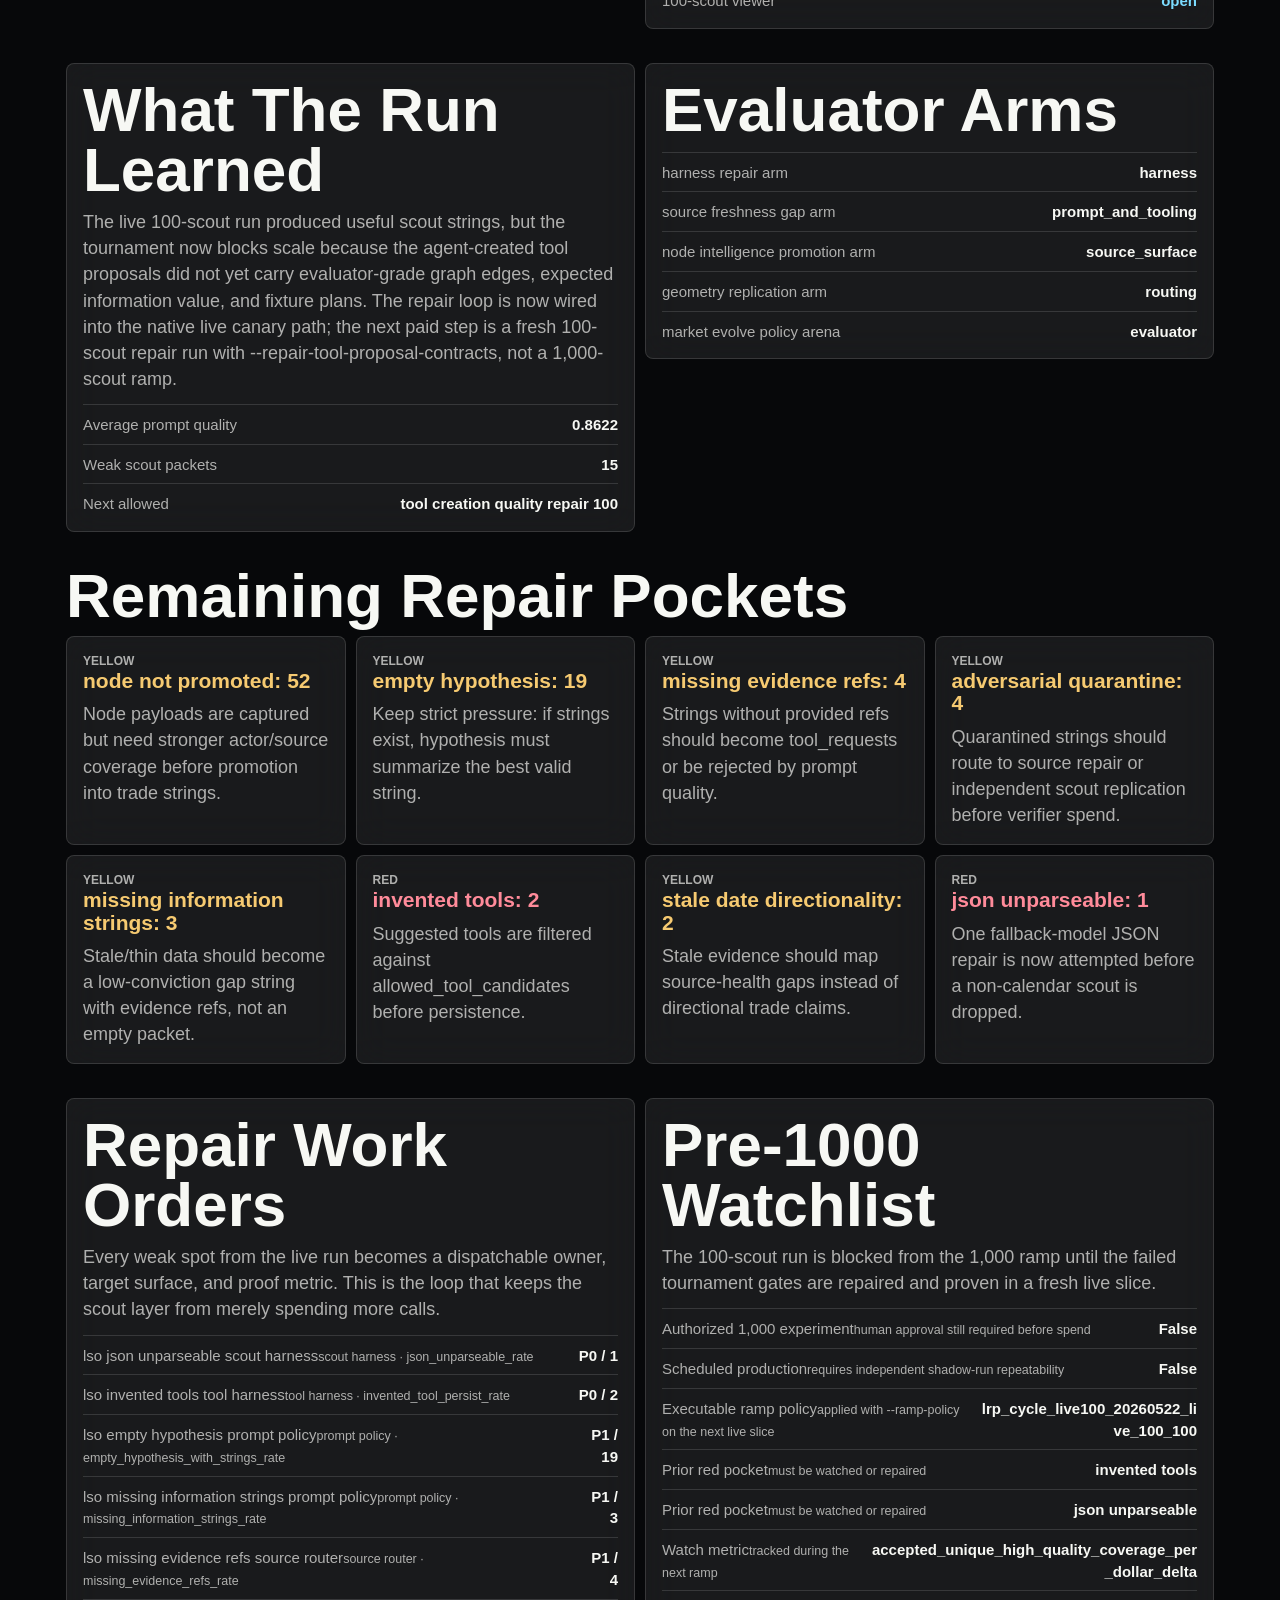
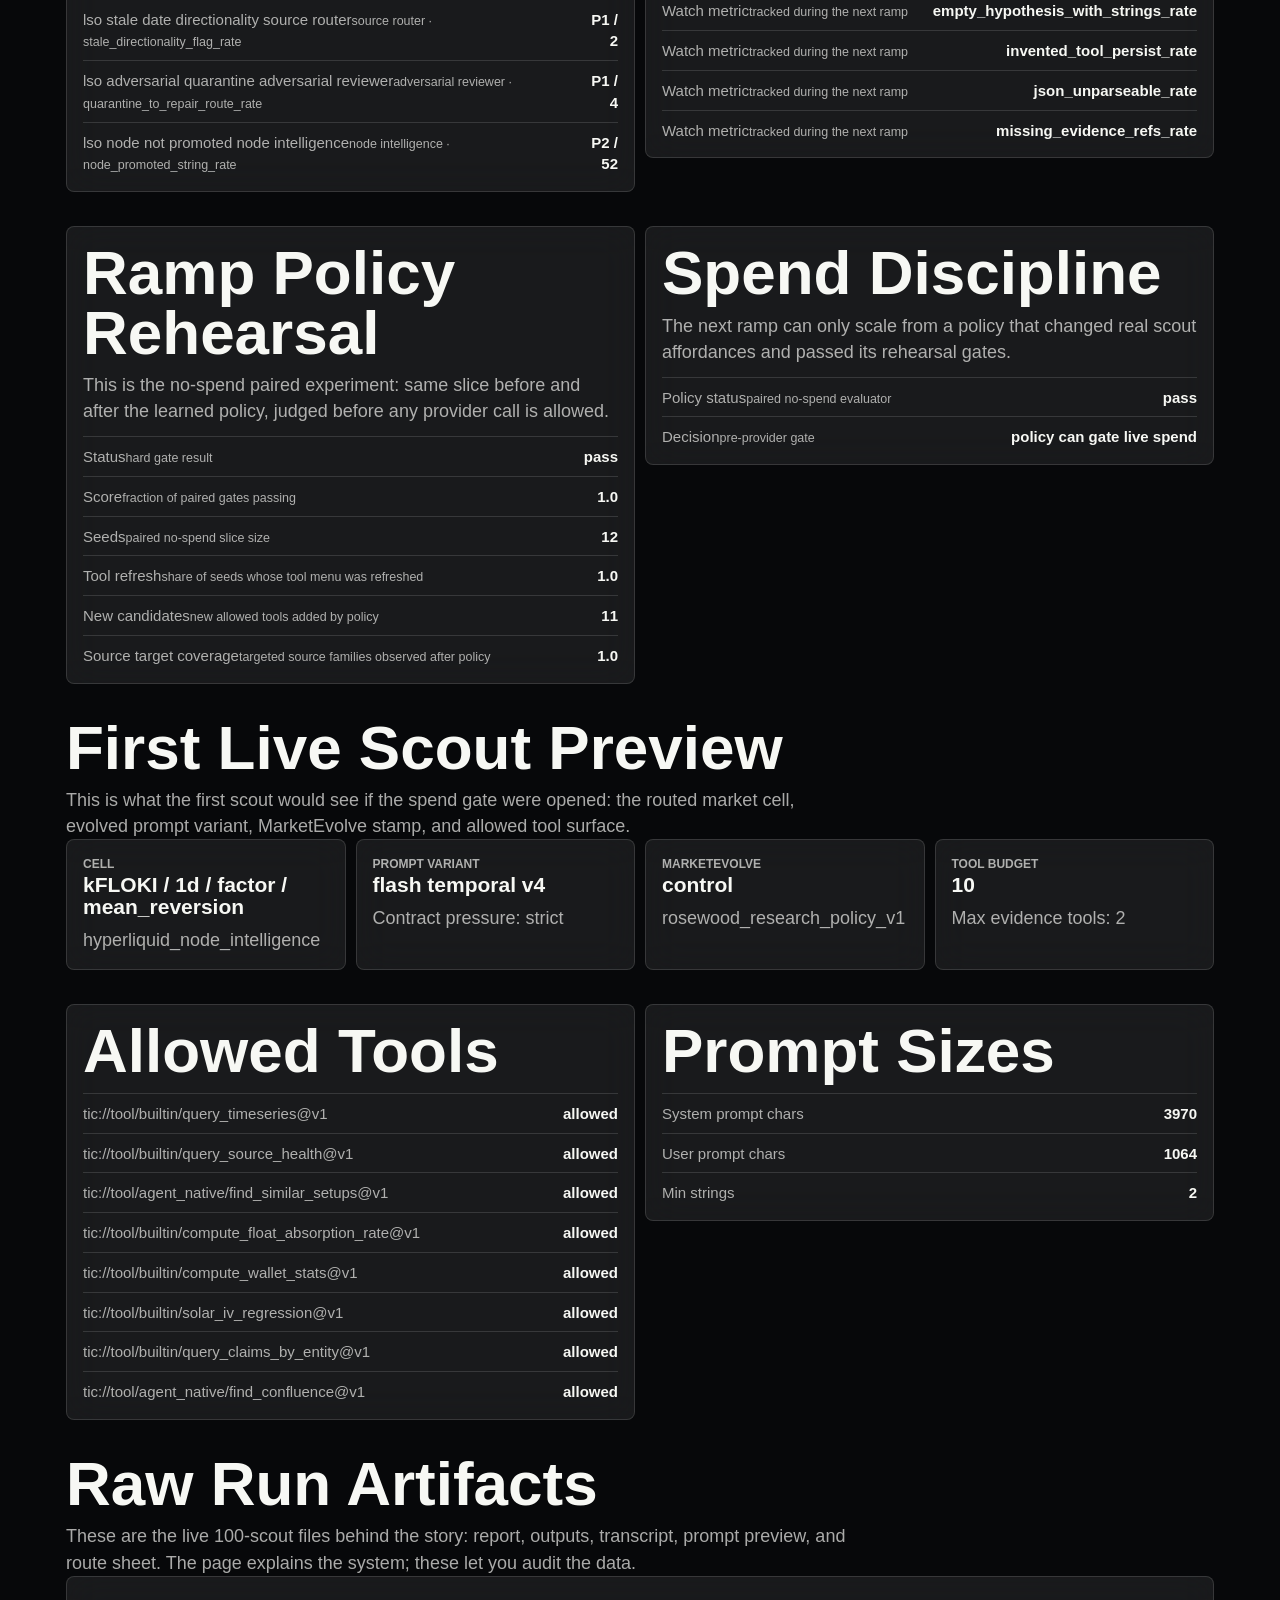
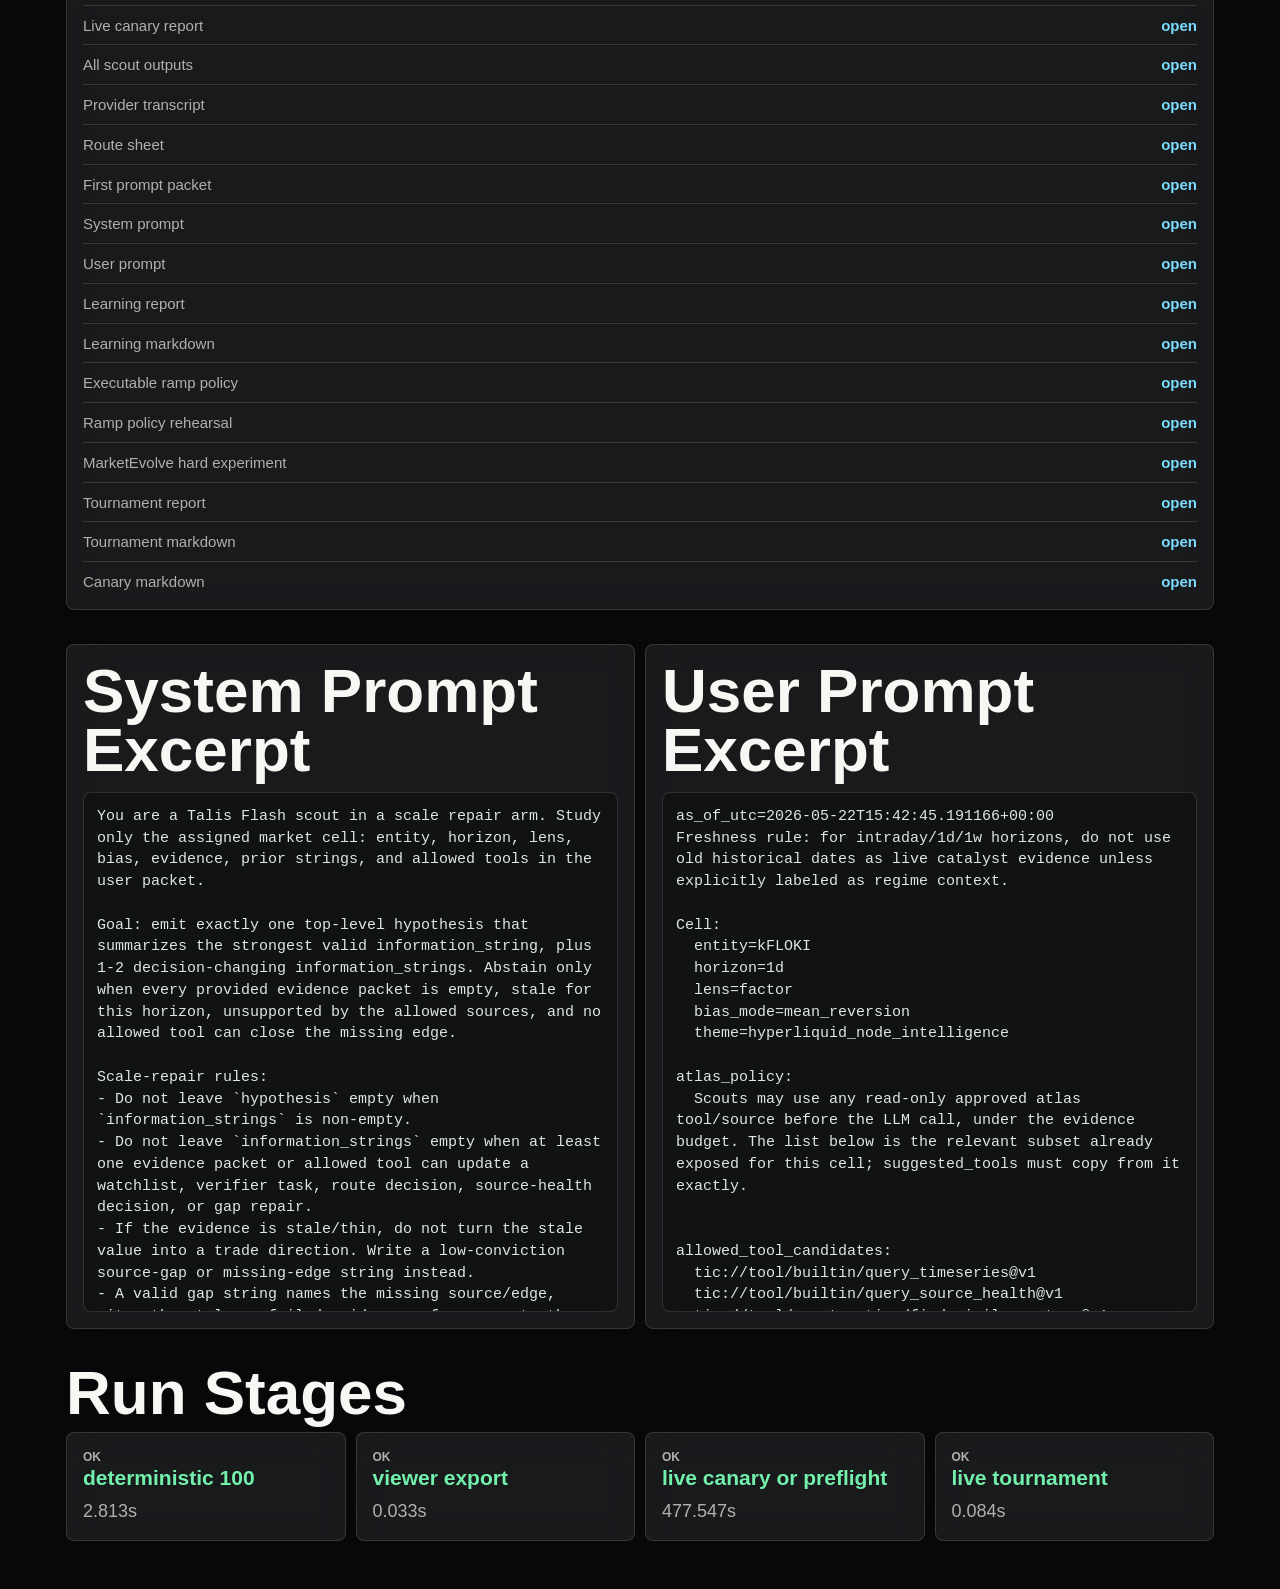
==== commit ecab01a6: "Deploy native repair audit state" ====
--- a/launch-gate/index.html
+++ b/launch-gate/index.html
@@ -122,6 +122,14 @@
   </section>
 
   <section>
+    <h2>Native Repair Harness</h2>
+    <p>The next live repair run must emit this from inside the canary itself. This separates a useful offline replay from proof that live scouts, tool proposals, repair, and tournament evaluation are wired as one system.</p>
+    <div class="panel">
+      <ul class="list"><li><span>Native repair report<small>fresh live repair run has not emitted tool_creation_contract_repair.json yet</small></span><b>pending</b></li></ul>
+    </div>
+  </section>
+
+  <section>
     <h2>Current Evidence</h2>
     <div class="grid metrics">
       <div class="metric"><span>Det scouts</span><strong>100</strong></div>
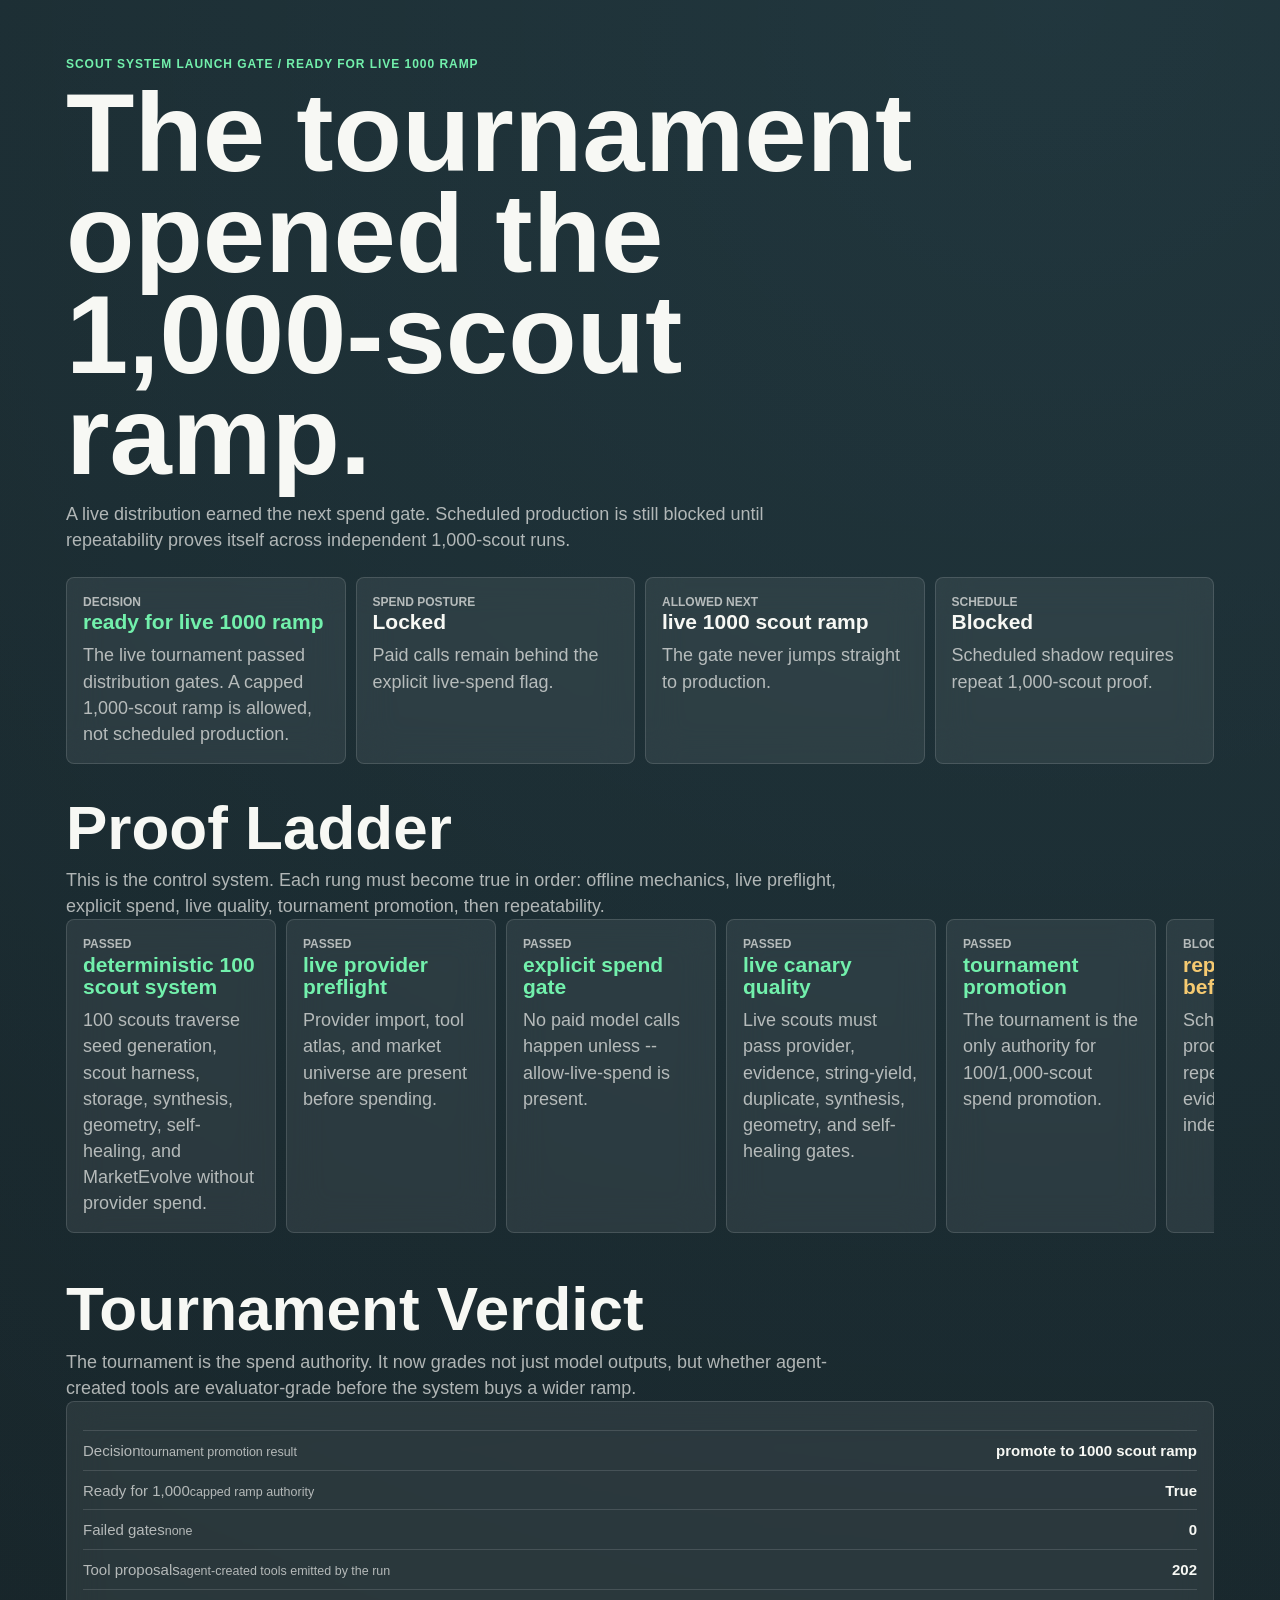
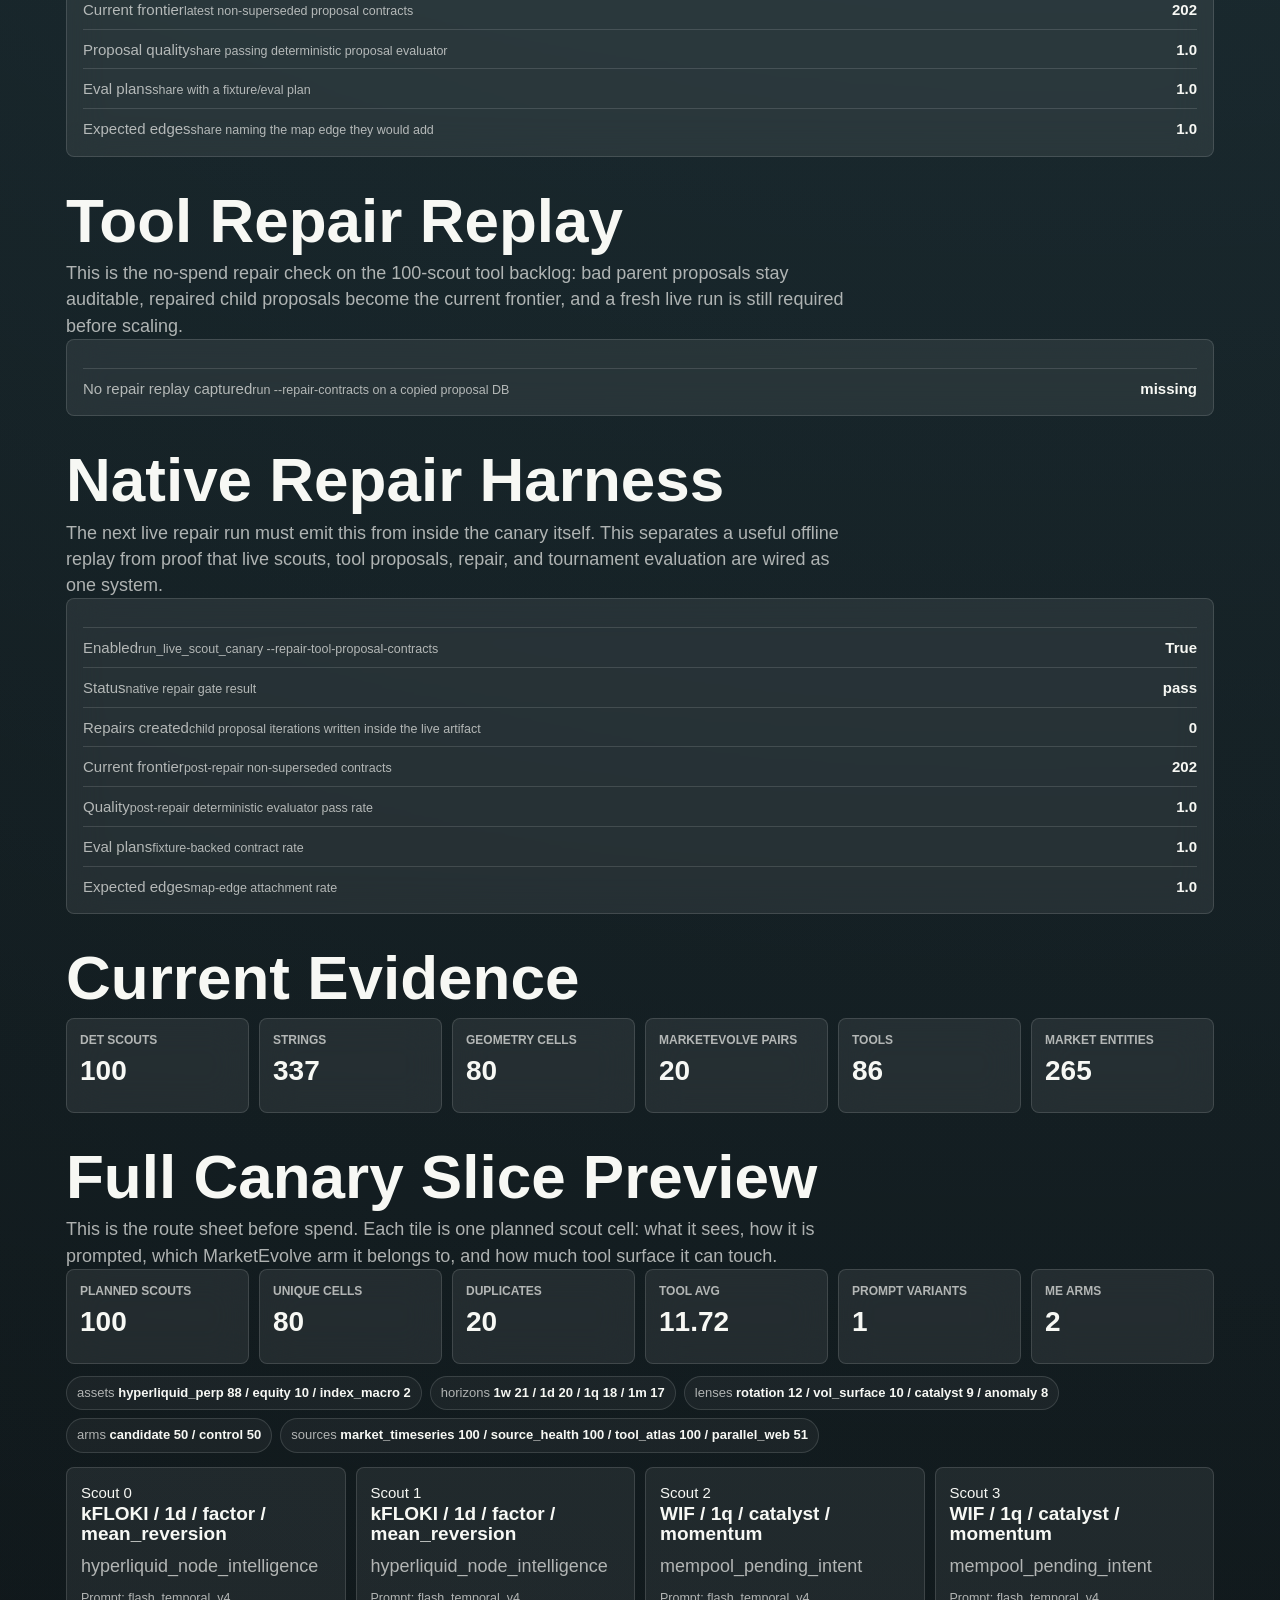
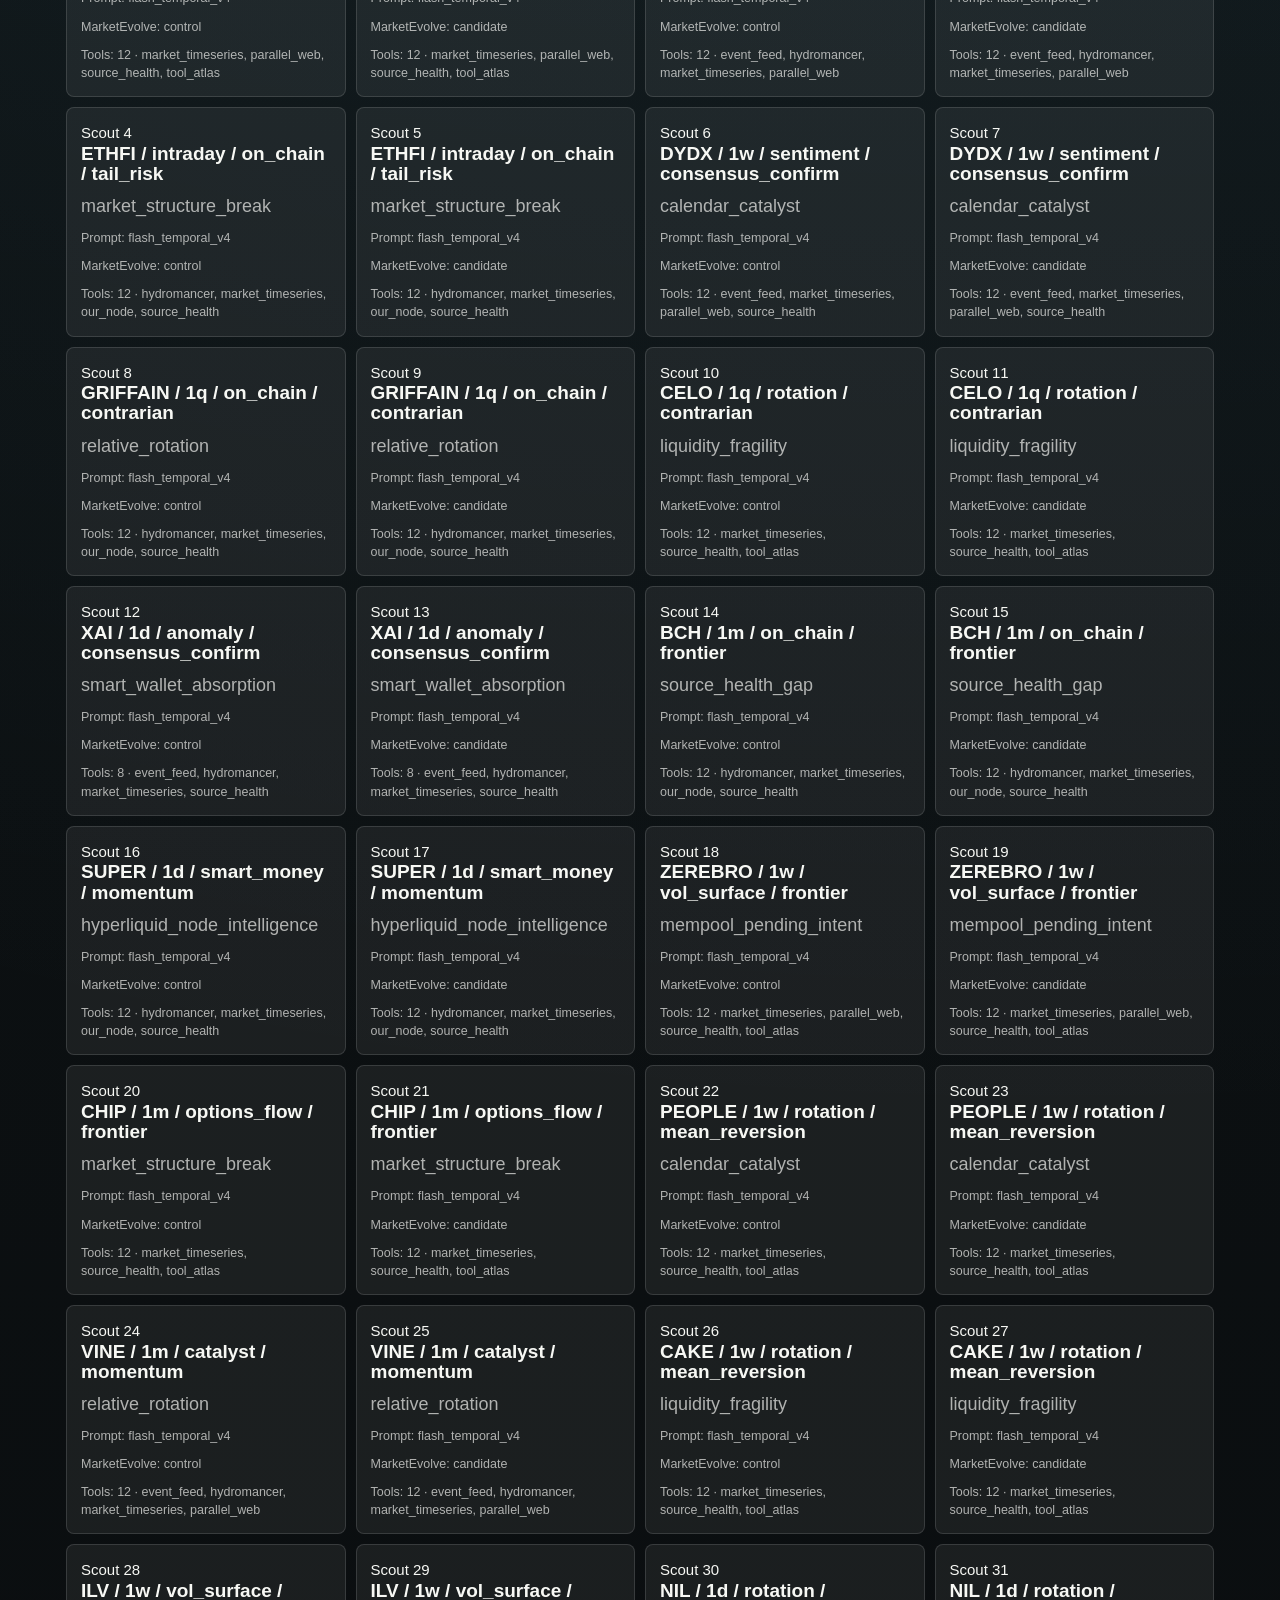
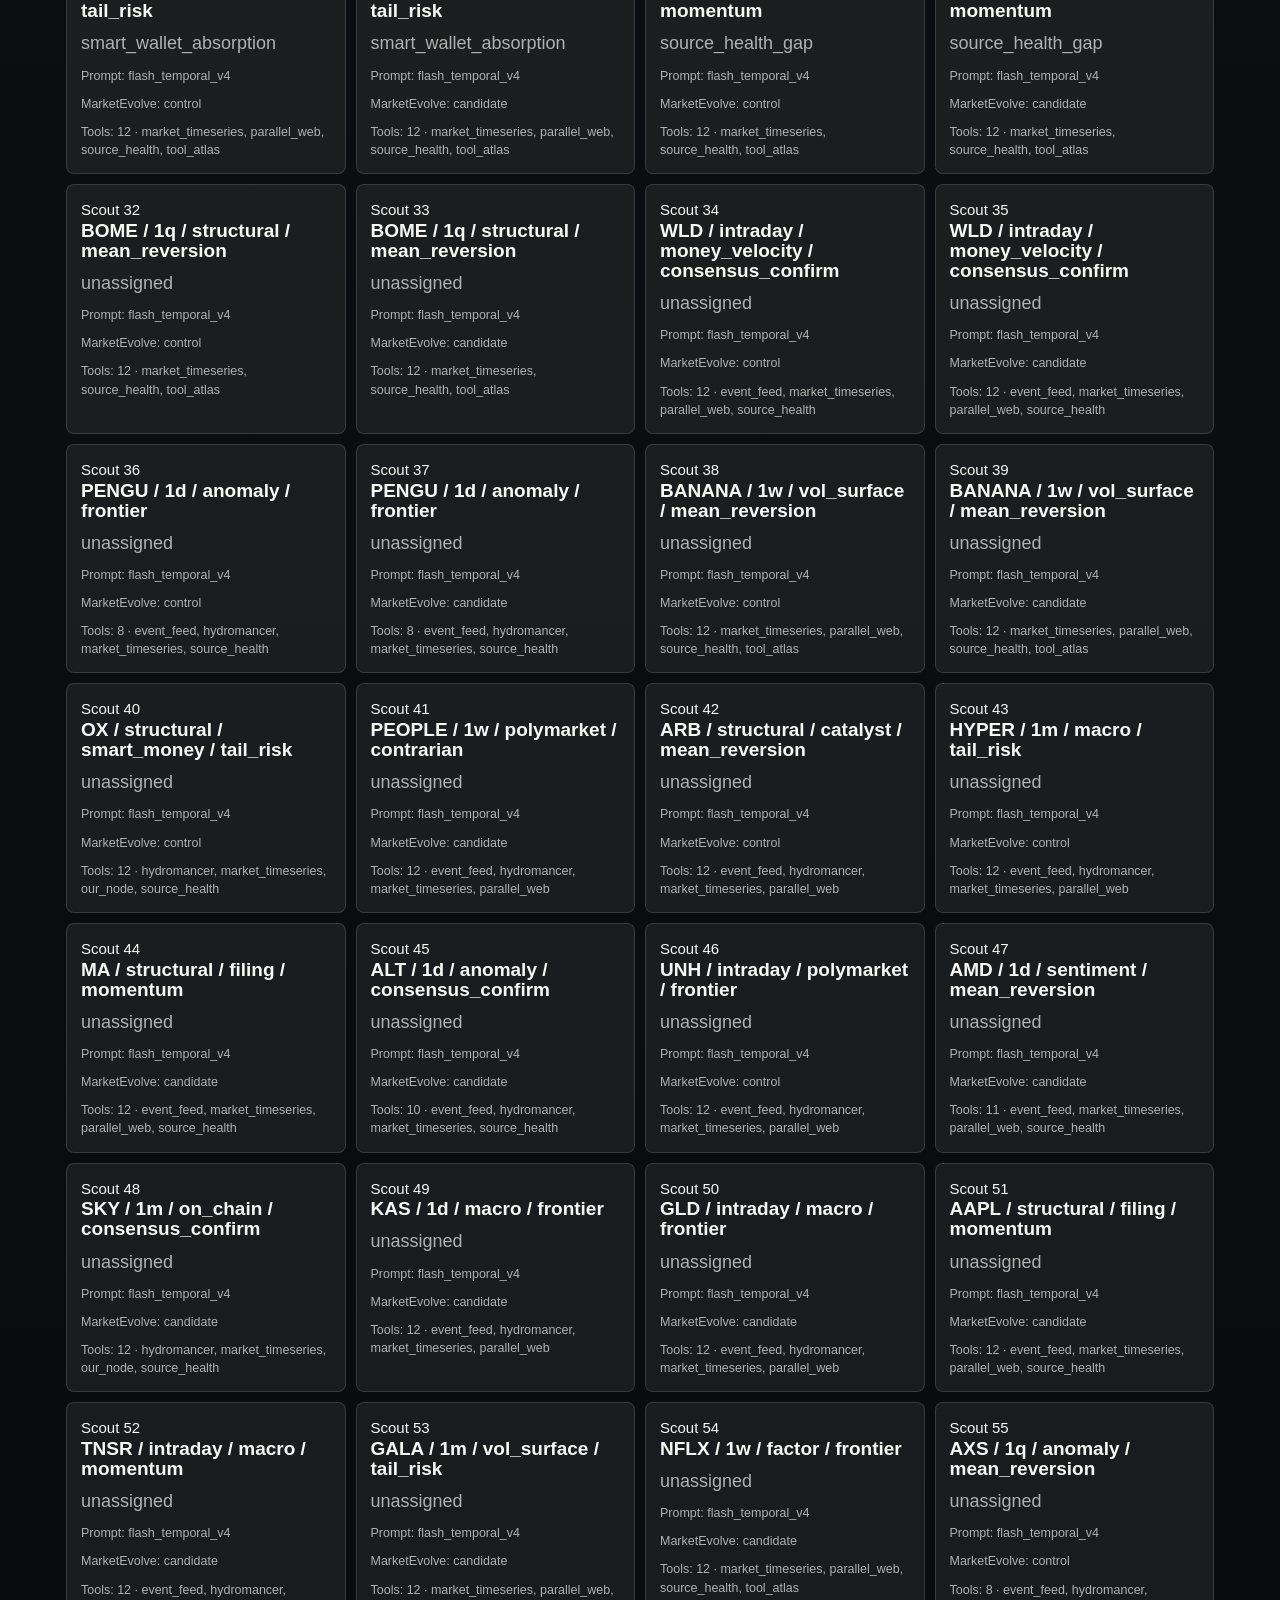
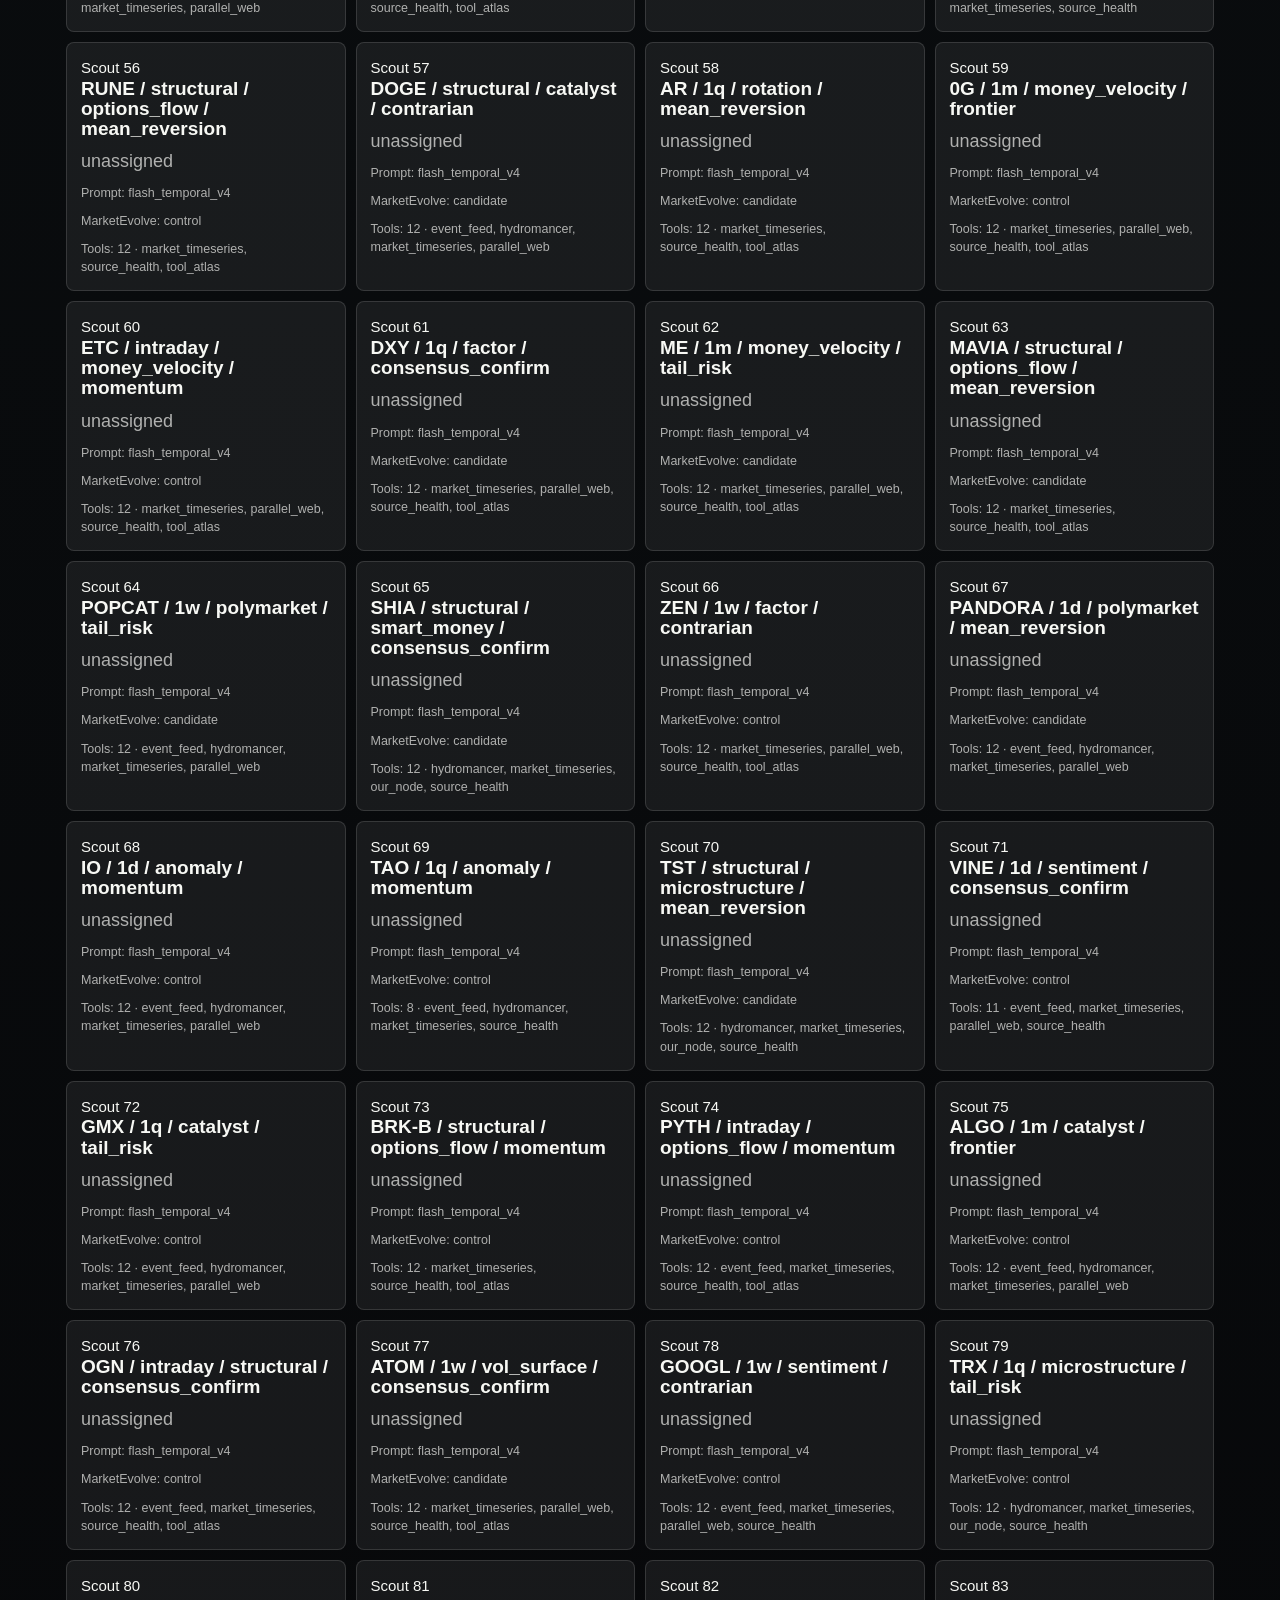
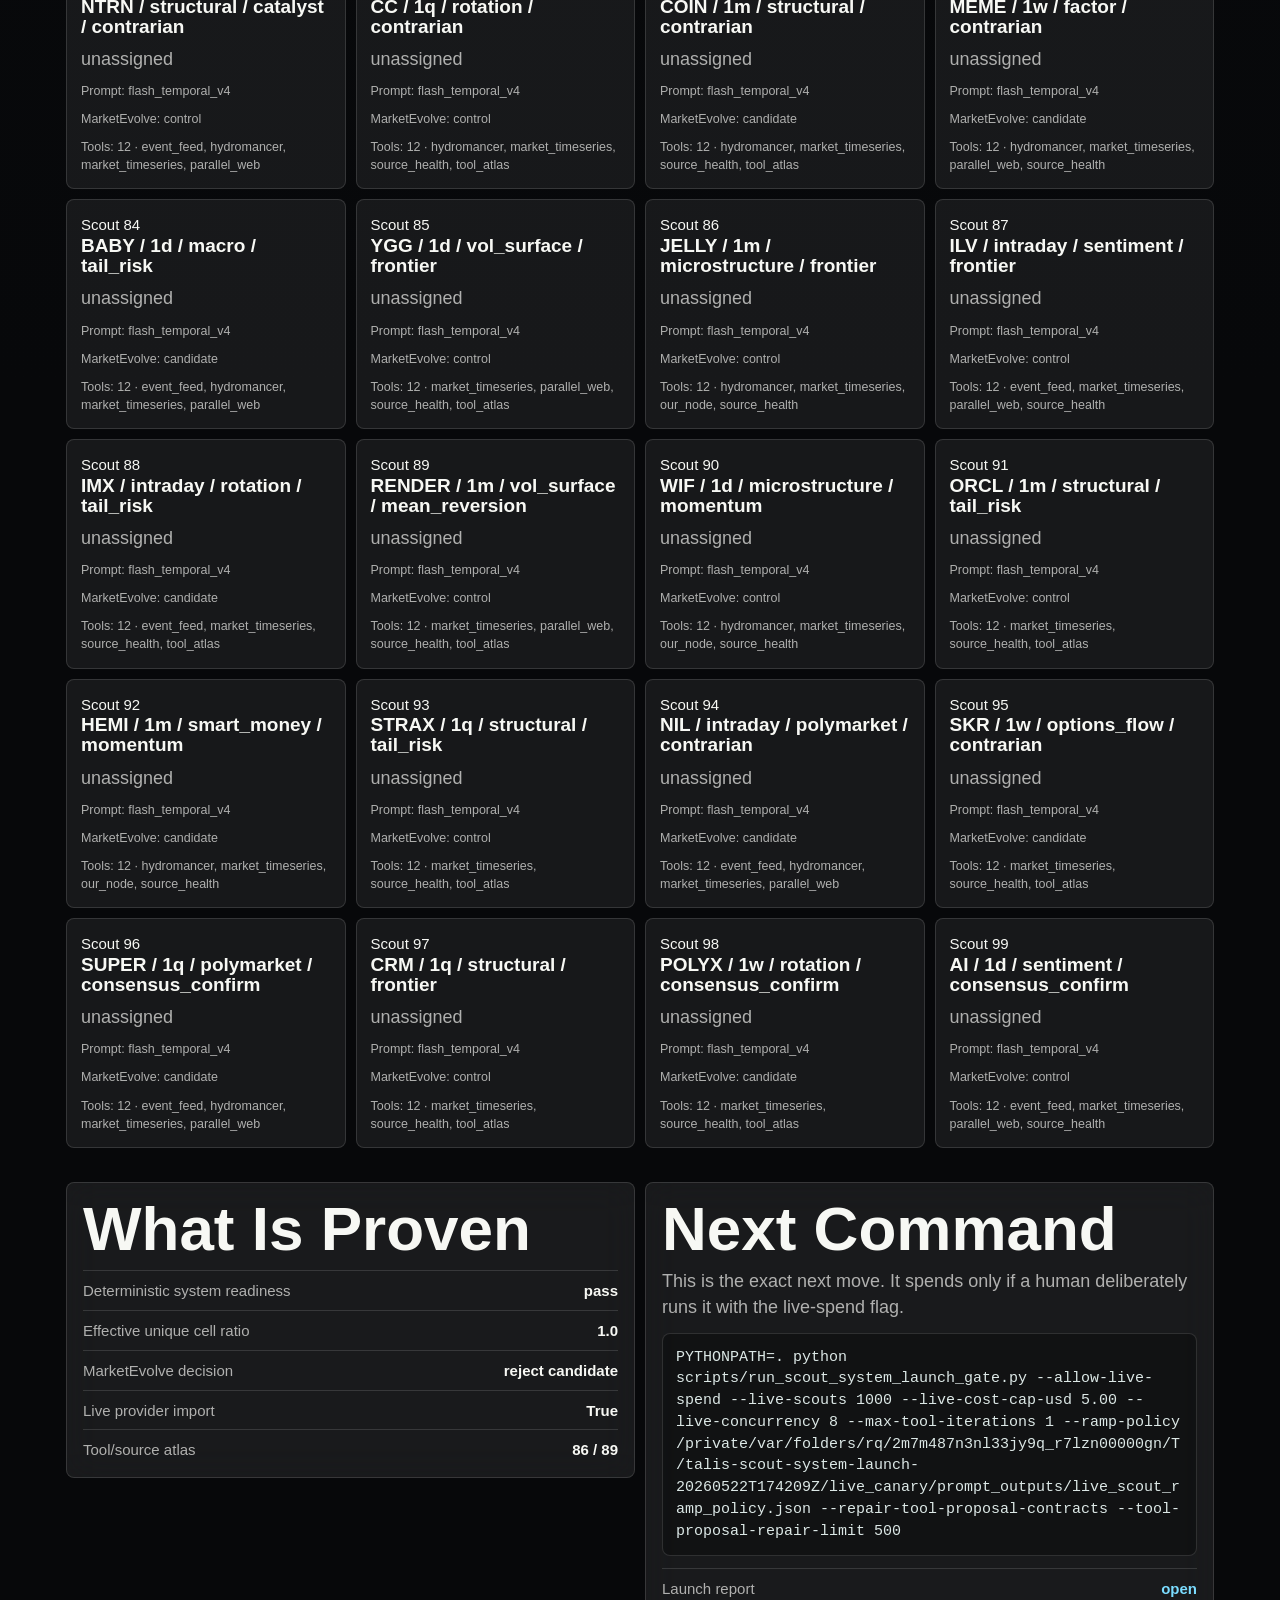
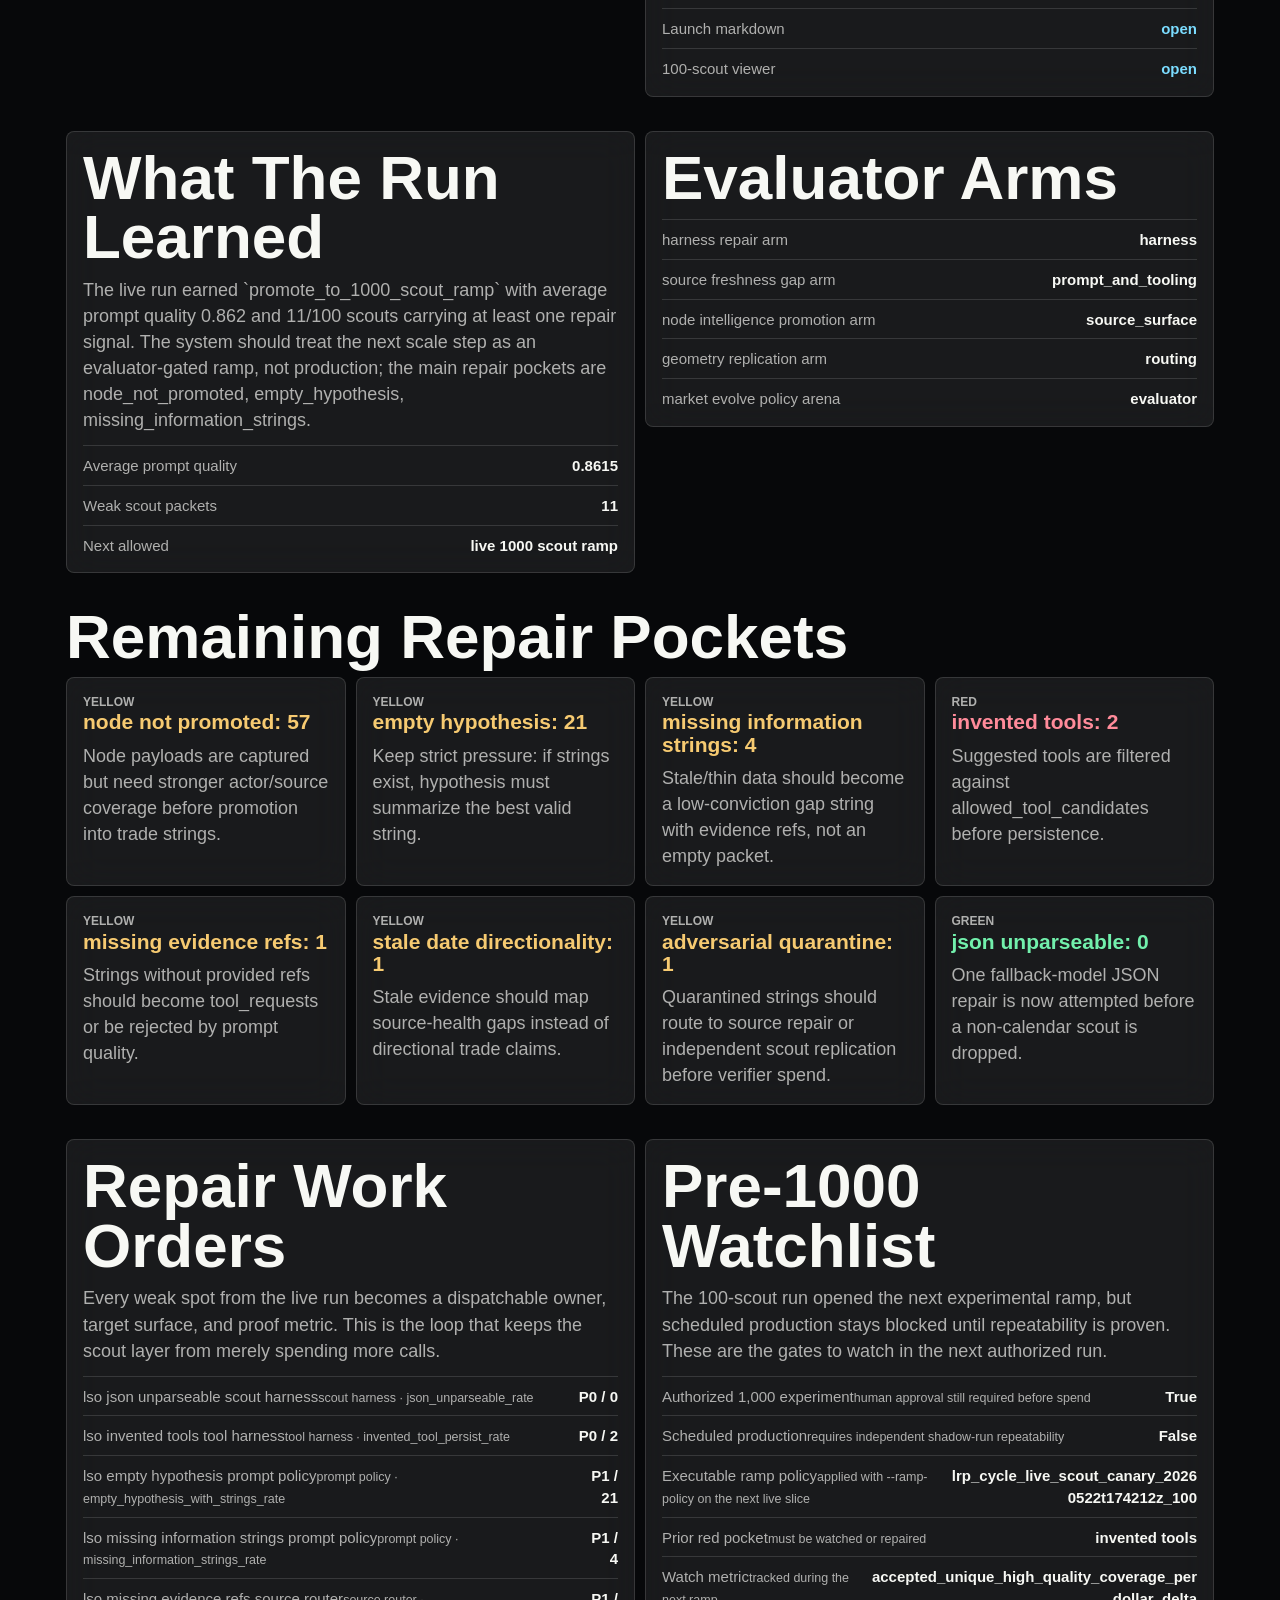
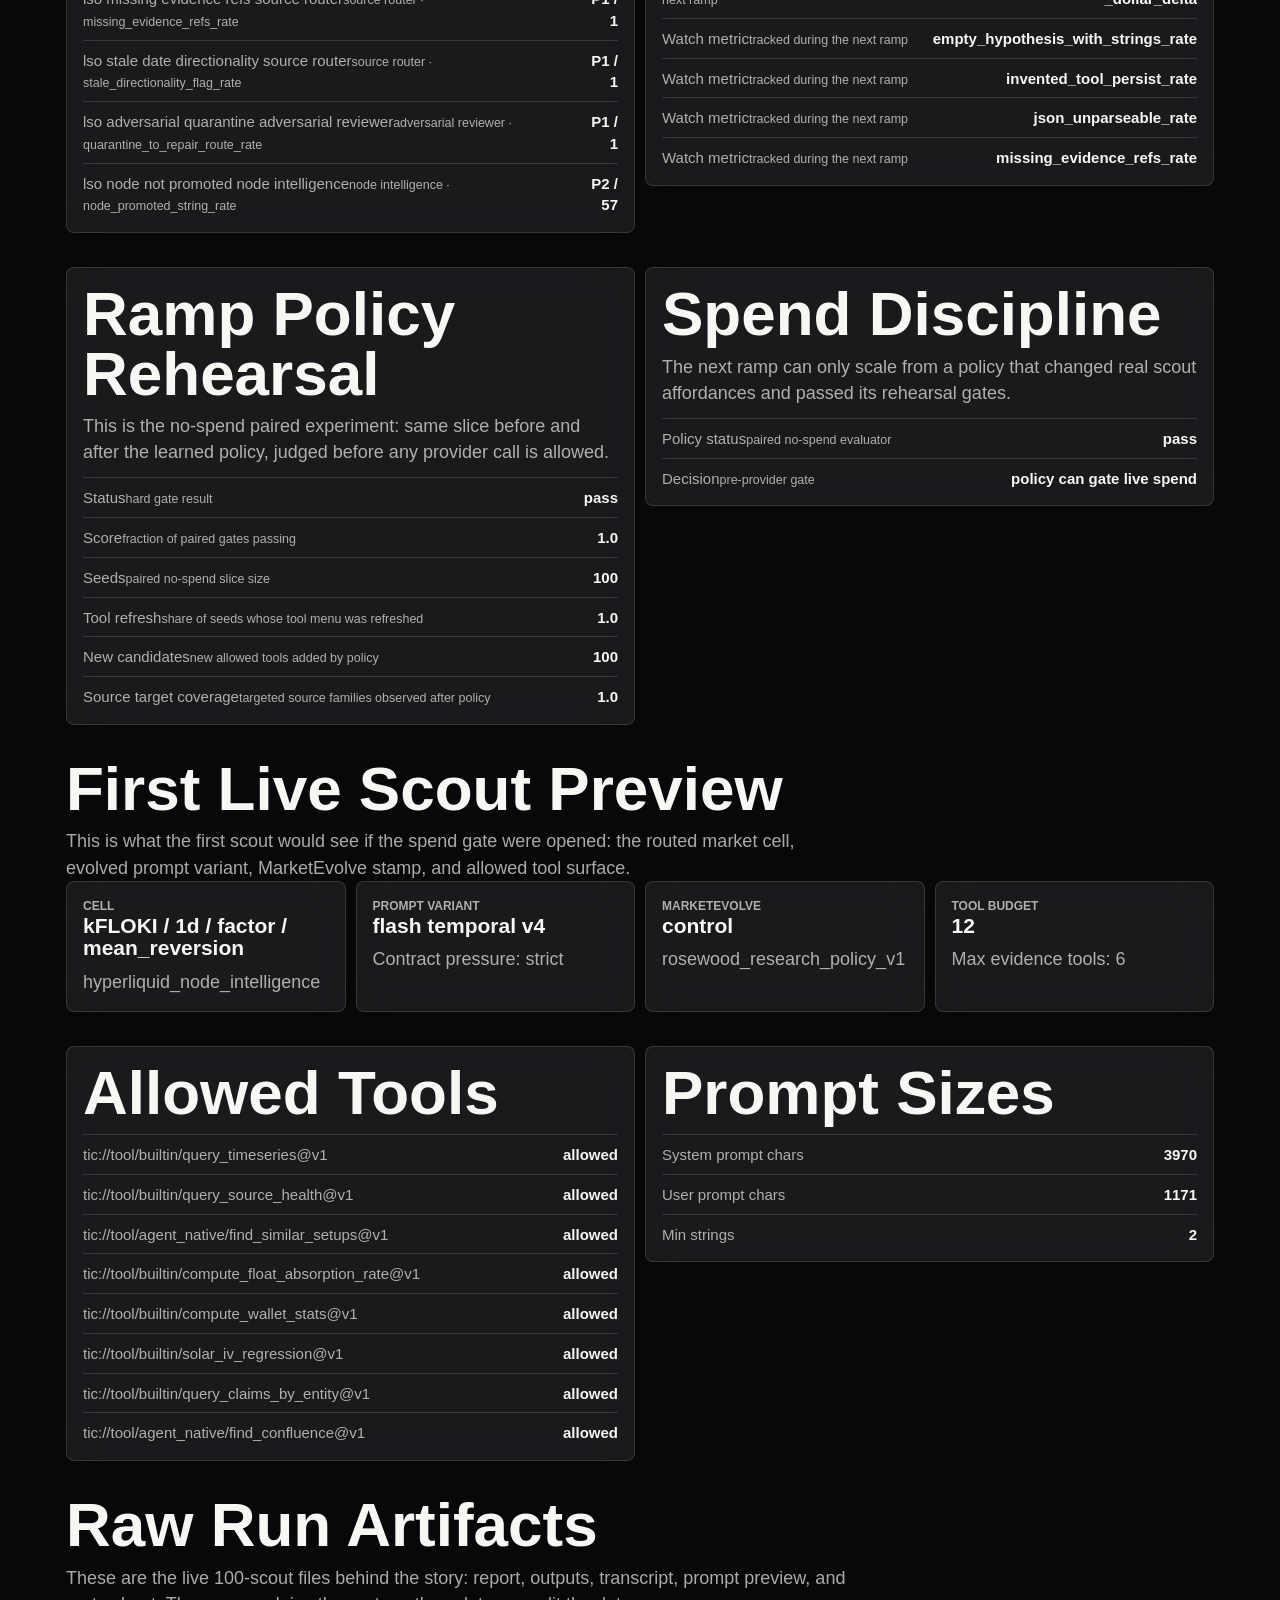
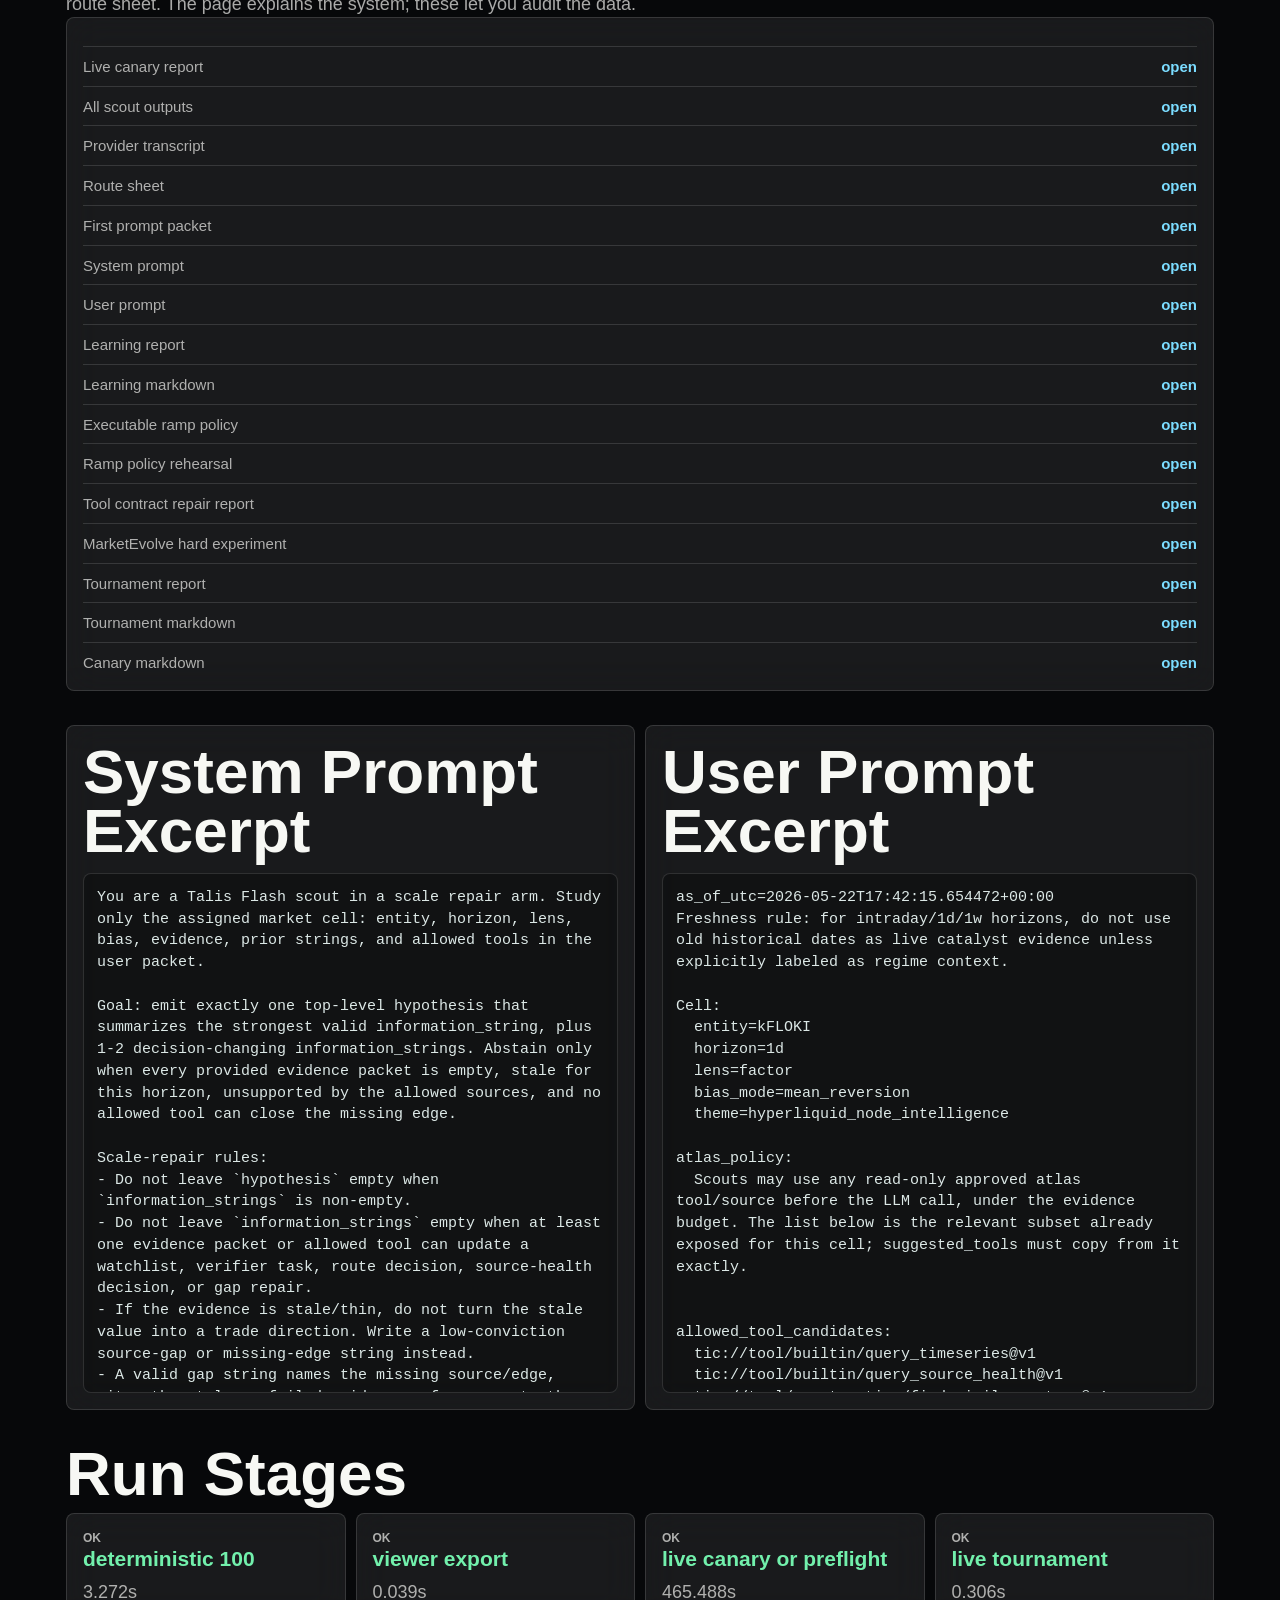
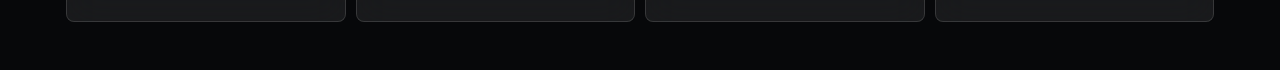
==== commit cdc3c9e3: "Deploy Talis agent graph cockpit" ====
--- a/launch-gate/index.html
+++ b/launch-gate/index.html
@@ -87,14 +87,14 @@
 <main>
   <section class="hero">
     <div>
-      <div class="eyebrow">Scout system launch gate / blocked by tournament</div>
-      <h1>The gate is doing its job.</h1>
-      <p>Something important is not proven yet. The system is stopping before scale, preserving capital and attention until the failed rung is repaired.</p>
+      <div class="eyebrow">Scout system launch gate / ready for live 1000 ramp</div>
+      <h1>The tournament opened the 1,000-scout ramp.</h1>
+      <p>A live distribution earned the next spend gate. Scheduled production is still blocked until repeatability proves itself across independent 1,000-scout runs.</p>
     </div>
     <div class="grid hero-grid">
-      <div class="card"><span>Decision</span><h3 class="blocked">blocked by tournament</h3><p>The live tournament blocked promotion. Repair the failed gates before increasing scout spend.</p></div>
-      <div class="card"><span>Spend posture</span><h3>Automatic</h3><p>Paid calls remain behind the explicit live-spend flag.</p></div>
-      <div class="card"><span>Allowed next</span><h3>tool creation quality repair 100</h3><p>The gate never jumps straight to production.</p></div>
+      <div class="card"><span>Decision</span><h3 class="pass">ready for live 1000 ramp</h3><p>The live tournament passed distribution gates. A capped 1,000-scout ramp is allowed, not scheduled production.</p></div>
+      <div class="card"><span>Spend posture</span><h3>Locked</h3><p>Paid calls remain behind the explicit live-spend flag.</p></div>
+      <div class="card"><span>Allowed next</span><h3>live 1000 scout ramp</h3><p>The gate never jumps straight to production.</p></div>
       <div class="card"><span>Schedule</span><h3>Blocked</h3><p>Scheduled shadow requires repeat 1,000-scout proof.</p></div>
     </div>
   </section>
@@ -102,14 +102,14 @@
   <section>
     <h2>Proof Ladder</h2>
     <p>This is the control system. Each rung must become true in order: offline mechanics, live preflight, explicit spend, live quality, tournament promotion, then repeatability.</p>
-    <div class="grid proof"><div class="card"><span>passed</span><h3 class="pass">deterministic 100 scout system</h3><p>100 scouts traverse seed generation, scout harness, storage, synthesis, geometry, self-healing, and MarketEvolve without provider spend.</p></div><div class="card"><span>passed</span><h3 class="pass">live provider preflight</h3><p>Provider import, tool atlas, and market universe are present before spending.</p></div><div class="card"><span>passed</span><h3 class="pass">explicit spend gate</h3><p>No paid model calls happen unless --allow-live-spend is present.</p></div><div class="card"><span>passed</span><h3 class="pass">live canary quality</h3><p>Live scouts must pass provider, evidence, string-yield, duplicate, synthesis, geometry, and self-healing gates.</p></div><div class="card"><span>blocked</span><h3 class="blocked">tournament promotion</h3><p>Tournament blocked scale because agent-created tool proposals were not evaluator-grade.</p></div><div class="card"><span>blocked</span><h3 class="blocked">repeatability before schedule</h3><p>Scheduled shadow production requires repeat 1,000-scout evidence across independent runs.</p></div></div>
+    <div class="grid proof"><div class="card"><span>passed</span><h3 class="pass">deterministic 100 scout system</h3><p>100 scouts traverse seed generation, scout harness, storage, synthesis, geometry, self-healing, and MarketEvolve without provider spend.</p></div><div class="card"><span>passed</span><h3 class="pass">live provider preflight</h3><p>Provider import, tool atlas, and market universe are present before spending.</p></div><div class="card"><span>passed</span><h3 class="pass">explicit spend gate</h3><p>No paid model calls happen unless --allow-live-spend is present.</p></div><div class="card"><span>passed</span><h3 class="pass">live canary quality</h3><p>Live scouts must pass provider, evidence, string-yield, duplicate, synthesis, geometry, and self-healing gates.</p></div><div class="card"><span>passed</span><h3 class="pass">tournament promotion</h3><p>The tournament is the only authority for 100/1,000-scout spend promotion.</p></div><div class="card"><span>blocked</span><h3 class="blocked">repeatability before schedule</h3><p>Scheduled shadow production requires repeat 1,000-scout evidence across independent runs.</p></div></div>
   </section>
 
   <section>
     <h2>Tournament Verdict</h2>
     <p>The tournament is the spend authority. It now grades not just model outputs, but whether agent-created tools are evaluator-grade before the system buys a wider ramp.</p>
     <div class="panel">
-      <ul class="list"><li><span>Decision<small>tournament promotion result</small></span><b>no promotion</b></li><li><span>Ready for 1,000<small>capped ramp authority</small></span><b>False</b></li><li><span>Failed gates<small>tool_creation_quality_pass_rate_ge_0_70, tool_creation_eval_plan_rate_ge_0_85, tool_creation_expected_edge_rate_ge_0_60</small></span><b>4</b></li><li><span>Tool proposals<small>agent-created tools emitted by the run</small></span><b>189</b></li><li><span>Current frontier<small>latest non-superseded proposal contracts</small></span><b>189</b></li><li><span>Proposal quality<small>share passing deterministic proposal evaluator</small></span><b>0.0212</b></li><li><span>Eval plans<small>share with a fixture/eval plan</small></span><b>0.4127</b></li><li><span>Expected edges<small>share naming the map edge they would add</small></span><b>0.0212</b></li></ul>
+      <ul class="list"><li><span>Decision<small>tournament promotion result</small></span><b>promote to 1000 scout ramp</b></li><li><span>Ready for 1,000<small>capped ramp authority</small></span><b>True</b></li><li><span>Failed gates<small>none</small></span><b>0</b></li><li><span>Tool proposals<small>agent-created tools emitted by the run</small></span><b>202</b></li><li><span>Current frontier<small>latest non-superseded proposal contracts</small></span><b>202</b></li><li><span>Proposal quality<small>share passing deterministic proposal evaluator</small></span><b>1.0</b></li><li><span>Eval plans<small>share with a fixture/eval plan</small></span><b>1.0</b></li><li><span>Expected edges<small>share naming the map edge they would add</small></span><b>1.0</b></li></ul>
     </div>
   </section>
 
@@ -117,7 +117,7 @@
     <h2>Tool Repair Replay</h2>
     <p>This is the no-spend repair check on the 100-scout tool backlog: bad parent proposals stay auditable, repaired child proposals become the current frontier, and a fresh live run is still required before scaling.</p>
     <div class="panel">
-      <ul class="list"><li><span>Replay type<small>no paid scout calls</small></span><b>no_spend_tool_creation_contract_repair_replay</b></li><li><span>Repairs created<small>child proposal iterations written</small></span><b>185</b></li><li><span>Before quality<small>current live-100 proposal frontier</small></span><b>0.0212</b></li><li><span>After quality<small>repaired frontier in copied DB</small></span><b>1.0</b></li><li><span>After eval plans<small>fixture-backed proposal contracts</small></span><b>1.0</b></li><li><span>After expected edges<small>map edges named by repaired contracts</small></span><b>1.0</b></li><li><span>Scale authority<small>replay is proof of repair loop, not live spend authority</small></span><b>fresh_live_repair_required</b></li></ul>
+      <ul class="list"><li><span>No repair replay captured<small>run --repair-contracts on a copied proposal DB</small></span><b>missing</b></li></ul>
     </div>
   </section>
 
@@ -125,7 +125,7 @@
     <h2>Native Repair Harness</h2>
     <p>The next live repair run must emit this from inside the canary itself. This separates a useful offline replay from proof that live scouts, tool proposals, repair, and tournament evaluation are wired as one system.</p>
     <div class="panel">
-      <ul class="list"><li><span>Native repair report<small>fresh live repair run has not emitted tool_creation_contract_repair.json yet</small></span><b>pending</b></li></ul>
+      <ul class="list"><li><span>Enabled<small>run_live_scout_canary --repair-tool-proposal-contracts</small></span><b>True</b></li><li><span>Status<small>native repair gate result</small></span><b>pass</b></li><li><span>Repairs created<small>child proposal iterations written inside the live artifact</small></span><b>0</b></li><li><span>Current frontier<small>post-repair non-superseded contracts</small></span><b>202</b></li><li><span>Quality<small>post-repair deterministic evaluator pass rate</small></span><b>1.0</b></li><li><span>Eval plans<small>fixture-backed contract rate</small></span><b>1.0</b></li><li><span>Expected edges<small>map-edge attachment rate</small></span><b>1.0</b></li></ul>
     </div>
   </section>
 
@@ -148,12 +148,12 @@
       <div class="metric"><span>Planned scouts</span><strong>100</strong></div>
       <div class="metric"><span>Unique cells</span><strong>80</strong></div>
       <div class="metric"><span>Duplicates</span><strong>20</strong></div>
-      <div class="metric"><span>Tool avg</span><strong>10.69</strong></div>
+      <div class="metric"><span>Tool avg</span><strong>11.72</strong></div>
       <div class="metric"><span>Prompt variants</span><strong>1</strong></div>
       <div class="metric"><span>ME arms</span><strong>2</strong></div>
     </div>
-    <div class="chips"><span class="chip">assets <b>hyperliquid_perp 88 / equity 10 / index_macro 2</b></span><span class="chip">horizons <b>1w 21 / 1d 20 / 1q 18 / 1m 17</b></span><span class="chip">lenses <b>rotation 12 / vol_surface 10 / catalyst 9 / anomaly 8</b></span><span class="chip">arms <b>candidate 50 / control 50</b></span><span class="chip">sources <b>market_timeseries 100 / source_health 100 / tool_atlas 100 / hydromancer 44</b></span></div>
-    <div class="slice-track"><div class="slice-card"><span>Scout 0</span><h3>kFLOKI / 1d / factor / mean_reversion</h3><p>hyperliquid_node_intelligence</p><small>Prompt: flash_temporal_v4</small><small>MarketEvolve: control</small><small>Tools: 10 · market_timeseries, parallel_web, source_health, tool_atlas</small></div><div class="slice-card"><span>Scout 1</span><h3>kFLOKI / 1d / factor / mean_reversion</h3><p>hyperliquid_node_intelligence</p><small>Prompt: flash_temporal_v4</small><small>MarketEvolve: candidate</small><small>Tools: 10 · market_timeseries, parallel_web, source_health, tool_atlas</small></div><div class="slice-card"><span>Scout 2</span><h3>WIF / 1q / catalyst / momentum</h3><p>mempool_pending_intent</p><small>Prompt: flash_temporal_v4</small><small>MarketEvolve: control</small><small>Tools: 10 · event_feed, hydromancer, market_timeseries, parallel_web</small></div><div class="slice-card"><span>Scout 3</span><h3>WIF / 1q / catalyst / momentum</h3><p>mempool_pending_intent</p><small>Prompt: flash_temporal_v4</small><small>MarketEvolve: candidate</small><small>Tools: 12 · event_feed, hydromancer, market_timeseries, parallel_web</small></div><div class="slice-card"><span>Scout 4</span><h3>ETHFI / intraday / on_chain / tail_risk</h3><p>market_structure_break</p><small>Prompt: flash_temporal_v4</small><small>MarketEvolve: control</small><small>Tools: 10 · hydromancer, market_timeseries, our_node, source_health</small></div><div class="slice-card"><span>Scout 5</span><h3>ETHFI / intraday / on_chain / tail_risk</h3><p>market_structure_break</p><small>Prompt: flash_temporal_v4</small><small>MarketEvolve: candidate</small><small>Tools: 12 · hydromancer, market_timeseries, our_node, source_health</small></div><div class="slice-card"><span>Scout 6</span><h3>DYDX / 1w / sentiment / consensus_confirm</h3><p>calendar_catalyst</p><small>Prompt: flash_temporal_v4</small><small>MarketEvolve: control</small><small>Tools: 10 · event_feed, market_timeseries, parallel_web, source_health</small></div><div class="slice-card"><span>Scout 7</span><h3>DYDX / 1w / sentiment / consensus_confirm</h3><p>calendar_catalyst</p><small>Prompt: flash_temporal_v4</small><small>MarketEvolve: candidate</small><small>Tools: 12 · event_feed, market_timeseries, parallel_web, source_health</small></div><div class="slice-card"><span>Scout 8</span><h3>GRIFFAIN / 1q / on_chain / contrarian</h3><p>relative_rotation</p><small>Prompt: flash_temporal_v4</small><small>MarketEvolve: control</small><small>Tools: 10 · hydromancer, market_timeseries, our_node, source_health</small></div><div class="slice-card"><span>Scout 9</span><h3>GRIFFAIN / 1q / on_chain / contrarian</h3><p>relative_rotation</p><small>Prompt: flash_temporal_v4</small><small>MarketEvolve: candidate</small><small>Tools: 12 · hydromancer, market_timeseries, our_node, source_health</small></div><div class="slice-card"><span>Scout 10</span><h3>CELO / 1q / rotation / contrarian</h3><p>liquidity_fragility</p><small>Prompt: flash_temporal_v4</small><small>MarketEvolve: control</small><small>Tools: 10 · market_timeseries, source_health, tool_atlas</small></div><div class="slice-card"><span>Scout 11</span><h3>CELO / 1q / rotation / contrarian</h3><p>liquidity_fragility</p><small>Prompt: flash_temporal_v4</small><small>MarketEvolve: candidate</small><small>Tools: 12 · market_timeseries, source_health, tool_atlas</small></div><div class="slice-card"><span>Scout 12</span><h3>XAI / 1d / anomaly / consensus_confirm</h3><p>smart_wallet_absorption</p><small>Prompt: flash_temporal_v4</small><small>MarketEvolve: control</small><small>Tools: 8 · event_feed, hydromancer, market_timeseries, source_health</small></div><div class="slice-card"><span>Scout 13</span><h3>XAI / 1d / anomaly / consensus_confirm</h3><p>smart_wallet_absorption</p><small>Prompt: flash_temporal_v4</small><small>MarketEvolve: candidate</small><small>Tools: 8 · event_feed, hydromancer, market_timeseries, source_health</small></div><div class="slice-card"><span>Scout 14</span><h3>BCH / 1m / on_chain / frontier</h3><p>source_health_gap</p><small>Prompt: flash_temporal_v4</small><small>MarketEvolve: control</small><small>Tools: 10 · hydromancer, market_timeseries, our_node, source_health</small></div><div class="slice-card"><span>Scout 15</span><h3>BCH / 1m / on_chain / frontier</h3><p>source_health_gap</p><small>Prompt: flash_temporal_v4</small><small>MarketEvolve: candidate</small><small>Tools: 12 · hydromancer, market_timeseries, our_node, source_health</small></div><div class="slice-card"><span>Scout 16</span><h3>SUPER / 1d / smart_money / momentum</h3><p>hyperliquid_node_intelligence</p><small>Prompt: flash_temporal_v4</small><small>MarketEvolve: control</small><small>Tools: 10 · hydromancer, market_timeseries, our_node, source_health</small></div><div class="slice-card"><span>Scout 17</span><h3>SUPER / 1d / smart_money / momentum</h3><p>hyperliquid_node_intelligence</p><small>Prompt: flash_temporal_v4</small><small>MarketEvolve: candidate</small><small>Tools: 12 · hydromancer, market_timeseries, our_node, source_health</small></div><div class="slice-card"><span>Scout 18</span><h3>ZEREBRO / 1w / vol_surface / frontier</h3><p>mempool_pending_intent</p><small>Prompt: flash_temporal_v4</small><small>MarketEvolve: control</small><small>Tools: 10 · market_timeseries, source_health, tool_atlas</small></div><div class="slice-card"><span>Scout 19</span><h3>ZEREBRO / 1w / vol_surface / frontier</h3><p>mempool_pending_intent</p><small>Prompt: flash_temporal_v4</small><small>MarketEvolve: candidate</small><small>Tools: 12 · market_timeseries, parallel_web, source_health, tool_atlas</small></div><div class="slice-card"><span>Scout 20</span><h3>CHIP / 1m / options_flow / frontier</h3><p>market_structure_break</p><small>Prompt: flash_temporal_v4</small><small>MarketEvolve: control</small><small>Tools: 10 · market_timeseries, source_health, tool_atlas</small></div><div class="slice-card"><span>Scout 21</span><h3>CHIP / 1m / options_flow / frontier</h3><p>market_structure_break</p><small>Prompt: flash_temporal_v4</small><small>MarketEvolve: candidate</small><small>Tools: 12 · market_timeseries, source_health, tool_atlas</small></div><div class="slice-card"><span>Scout 22</span><h3>PEOPLE / 1w / rotation / mean_reversion</h3><p>calendar_catalyst</p><small>Prompt: flash_temporal_v4</small><small>MarketEvolve: control</small><small>Tools: 10 · market_timeseries, source_health, tool_atlas</small></div><div class="slice-card"><span>Scout 23</span><h3>PEOPLE / 1w / rotation / mean_reversion</h3><p>calendar_catalyst</p><small>Prompt: flash_temporal_v4</small><small>MarketEvolve: candidate</small><small>Tools: 12 · market_timeseries, source_health, tool_atlas</small></div><div class="slice-card"><span>Scout 24</span><h3>VINE / 1m / catalyst / momentum</h3><p>relative_rotation</p><small>Prompt: flash_temporal_v4</small><small>MarketEvolve: control</small><small>Tools: 10 · event_feed, hydromancer, market_timeseries, parallel_web</small></div><div class="slice-card"><span>Scout 25</span><h3>VINE / 1m / catalyst / momentum</h3><p>relative_rotation</p><small>Prompt: flash_temporal_v4</small><small>MarketEvolve: candidate</small><small>Tools: 12 · event_feed, hydromancer, market_timeseries, parallel_web</small></div><div class="slice-card"><span>Scout 26</span><h3>CAKE / 1w / rotation / mean_reversion</h3><p>liquidity_fragility</p><small>Prompt: flash_temporal_v4</small><small>MarketEvolve: control</small><small>Tools: 10 · market_timeseries, source_health, tool_atlas</small></div><div class="slice-card"><span>Scout 27</span><h3>CAKE / 1w / rotation / mean_reversion</h3><p>liquidity_fragility</p><small>Prompt: flash_temporal_v4</small><small>MarketEvolve: candidate</small><small>Tools: 12 · market_timeseries, source_health, tool_atlas</small></div><div class="slice-card"><span>Scout 28</span><h3>ILV / 1w / vol_surface / tail_risk</h3><p>smart_wallet_absorption</p><small>Prompt: flash_temporal_v4</small><small>MarketEvolve: control</small><small>Tools: 10 · market_timeseries, source_health, tool_atlas</small></div><div class="slice-card"><span>Scout 29</span><h3>ILV / 1w / vol_surface / tail_risk</h3><p>smart_wallet_absorption</p><small>Prompt: flash_temporal_v4</small><small>MarketEvolve: candidate</small><small>Tools: 12 · market_timeseries, parallel_web, source_health, tool_atlas</small></div><div class="slice-card"><span>Scout 30</span><h3>NIL / 1d / rotation / momentum</h3><p>source_health_gap</p><small>Prompt: flash_temporal_v4</small><small>MarketEvolve: control</small><small>Tools: 10 · market_timeseries, source_health, tool_atlas</small></div><div class="slice-card"><span>Scout 31</span><h3>NIL / 1d / rotation / momentum</h3><p>source_health_gap</p><small>Prompt: flash_temporal_v4</small><small>MarketEvolve: candidate</small><small>Tools: 12 · market_timeseries, source_health, tool_atlas</small></div><div class="slice-card"><span>Scout 32</span><h3>BOME / 1q / structural / mean_reversion</h3><p>unassigned</p><small>Prompt: flash_temporal_v4</small><small>MarketEvolve: control</small><small>Tools: 10 · market_timeseries, source_health, tool_atlas</small></div><div class="slice-card"><span>Scout 33</span><h3>BOME / 1q / structural / mean_reversion</h3><p>unassigned</p><small>Prompt: flash_temporal_v4</small><small>MarketEvolve: candidate</small><small>Tools: 12 · market_timeseries, source_health, tool_atlas</small></div><div class="slice-card"><span>Scout 34</span><h3>WLD / intraday / money_velocity / consensus_confirm</h3><p>unassigned</p><small>Prompt: flash_temporal_v4</small><small>MarketEvolve: control</small><small>Tools: 10 · market_timeseries, parallel_web, source_health, tool_atlas</small></div><div class="slice-card"><span>Scout 35</span><h3>WLD / intraday / money_velocity / consensus_confirm</h3><p>unassigned</p><small>Prompt: flash_temporal_v4</small><small>MarketEvolve: candidate</small><small>Tools: 12 · event_feed, market_timeseries, parallel_web, source_health</small></div><div class="slice-card"><span>Scout 36</span><h3>PENGU / 1d / anomaly / frontier</h3><p>unassigned</p><small>Prompt: flash_temporal_v4</small><small>MarketEvolve: control</small><small>Tools: 8 · event_feed, hydromancer, market_timeseries, source_health</small></div><div class="slice-card"><span>Scout 37</span><h3>PENGU / 1d / anomaly / frontier</h3><p>unassigned</p><small>Prompt: flash_temporal_v4</small><small>MarketEvolve: candidate</small><small>Tools: 8 · event_feed, hydromancer, market_timeseries, source_health</small></div><div class="slice-card"><span>Scout 38</span><h3>BANANA / 1w / vol_surface / mean_reversion</h3><p>unassigned</p><small>Prompt: flash_temporal_v4</small><small>MarketEvolve: control</small><small>Tools: 10 · market_timeseries, source_health, tool_atlas</small></div><div class="slice-card"><span>Scout 39</span><h3>BANANA / 1w / vol_surface / mean_reversion</h3><p>unassigned</p><small>Prompt: flash_temporal_v4</small><small>MarketEvolve: candidate</small><small>Tools: 12 · market_timeseries, parallel_web, source_health, tool_atlas</small></div><div class="slice-card"><span>Scout 40</span><h3>OX / structural / smart_money / tail_risk</h3><p>unassigned</p><small>Prompt: flash_temporal_v4</small><small>MarketEvolve: candidate</small><small>Tools: 12 · hydromancer, market_timeseries, our_node, source_health</small></div><div class="slice-card"><span>Scout 41</span><h3>PEOPLE / 1w / polymarket / contrarian</h3><p>unassigned</p><small>Prompt: flash_temporal_v4</small><small>MarketEvolve: candidate</small><small>Tools: 12 · event_feed, hydromancer, market_timeseries, parallel_web</small></div><div class="slice-card"><span>Scout 42</span><h3>ARB / structural / catalyst / mean_reversion</h3><p>unassigned</p><small>Prompt: flash_temporal_v4</small><small>MarketEvolve: candidate</small><small>Tools: 12 · event_feed, hydromancer, market_timeseries, parallel_web</small></div><div class="slice-card"><span>Scout 43</span><h3>HYPER / 1m / macro / tail_risk</h3><p>unassigned</p><small>Prompt: flash_temporal_v4</small><small>MarketEvolve: control</small><small>Tools: 10 · event_feed, hydromancer, market_timeseries, parallel_web</small></div><div class="slice-card"><span>Scout 44</span><h3>MA / structural / filing / momentum</h3><p>unassigned</p><small>Prompt: flash_temporal_v4</small><small>MarketEvolve: control</small><small>Tools: 10 · event_feed, market_timeseries, parallel_web, source_health</small></div><div class="slice-card"><span>Scout 45</span><h3>ALT / 1d / anomaly / consensus_confirm</h3><p>unassigned</p><small>Prompt: flash_temporal_v4</small><small>MarketEvolve: control</small><small>Tools: 10 · event_feed, hydromancer, market_timeseries, source_health</small></div><div class="slice-card"><span>Scout 46</span><h3>UNH / intraday / polymarket / frontier</h3><p>unassigned</p><small>Prompt: flash_temporal_v4</small><small>MarketEvolve: control</small><small>Tools: 10 · event_feed, hydromancer, market_timeseries, parallel_web</small></div><div class="slice-card"><span>Scout 47</span><h3>AMD / 1d / sentiment / mean_reversion</h3><p>unassigned</p><small>Prompt: flash_temporal_v4</small><small>MarketEvolve: candidate</small><small>Tools: 11 · event_feed, market_timeseries, parallel_web, source_health</small></div><div class="slice-card"><span>Scout 48</span><h3>SKY / 1m / on_chain / consensus_confirm</h3><p>unassigned</p><small>Prompt: flash_temporal_v4</small><small>MarketEvolve: control</small><small>Tools: 10 · hydromancer, market_timeseries, our_node, source_health</small></div><div class="slice-card"><span>Scout 49</span><h3>KAS / 1d / macro / frontier</h3><p>unassigned</p><small>Prompt: flash_temporal_v4</small><small>MarketEvolve: control</small><small>Tools: 10 · event_feed, market_timeseries, parallel_web, source_health</small></div><div class="slice-card"><span>Scout 50</span><h3>GLD / intraday / macro / frontier</h3><p>unassigned</p><small>Prompt: flash_temporal_v4</small><small>MarketEvolve: control</small><small>Tools: 10 · event_feed, market_timeseries, parallel_web, source_health</small></div><div class="slice-card"><span>Scout 51</span><h3>AAPL / structural / filing / momentum</h3><p>unassigned</p><small>Prompt: flash_temporal_v4</small><small>MarketEvolve: candidate</small><small>Tools: 11 · event_feed, market_timeseries, parallel_web, source_health</small></div><div class="slice-card"><span>Scout 52</span><h3>TNSR / intraday / macro / momentum</h3><p>unassigned</p><small>Prompt: flash_temporal_v4</small><small>MarketEvolve: candidate</small><small>Tools: 12 · event_feed, hydromancer, market_timeseries, parallel_web</small></div><div class="slice-card"><span>Scout 53</span><h3>GALA / 1m / vol_surface / tail_risk</h3><p>unassigned</p><small>Prompt: flash_temporal_v4</small><small>MarketEvolve: candidate</small><small>Tools: 12 · market_timeseries, parallel_web, source_health, tool_atlas</small></div><div class="slice-card"><span>Scout 54</span><h3>NFLX / 1w / factor / frontier</h3><p>unassigned</p><small>Prompt: flash_temporal_v4</small><small>MarketEvolve: control</small><small>Tools: 10 · market_timeseries, source_health, tool_atlas</small></div><div class="slice-card"><span>Scout 55</span><h3>AXS / 1q / anomaly / mean_reversion</h3><p>unassigned</p><small>Prompt: flash_temporal_v4</small><small>MarketEvolve: candidate</small><small>Tools: 8 · event_feed, hydromancer, market_timeseries, source_health</small></div><div class="slice-card"><span>Scout 56</span><h3>RUNE / structural / options_flow / mean_reversion</h3><p>unassigned</p><small>Prompt: flash_temporal_v4</small><small>MarketEvolve: candidate</small><small>Tools: 12 · market_timeseries, source_health, tool_atlas</small></div><div class="slice-card"><span>Scout 57</span><h3>DOGE / structural / catalyst / contrarian</h3><p>unassigned</p><small>Prompt: flash_temporal_v4</small><small>MarketEvolve: candidate</small><small>Tools: 12 · event_feed, hydromancer, market_timeseries, parallel_web</small></div><div class="slice-card"><span>Scout 58</span><h3>AR / 1q / rotation / mean_reversion</h3><p>unassigned</p><small>Prompt: flash_temporal_v4</small><small>MarketEvolve: candidate</small><small>Tools: 12 · market_timeseries, source_health, tool_atlas</small></div><div class="slice-card"><span>Scout 59</span><h3>0G / 1m / money_velocity / frontier</h3><p>unassigned</p><small>Prompt: flash_temporal_v4</small><small>MarketEvolve: candidate</small><small>Tools: 12 · market_timeseries, parallel_web, source_health, tool_atlas</small></div><div class="slice-card"><span>Scout 60</span><h3>ETC / intraday / money_velocity / momentum</h3><p>unassigned</p><small>Prompt: flash_temporal_v4</small><small>MarketEvolve: control</small><small>Tools: 10 · market_timeseries, parallel_web, source_health, tool_atlas</small></div><div class="slice-card"><span>Scout 61</span><h3>DXY / 1q / factor / consensus_confirm</h3><p>unassigned</p><small>Prompt: flash_temporal_v4</small><small>MarketEvolve: candidate</small><small>Tools: 10 · market_timeseries, parallel_web, source_health, tool_atlas</small></div><div class="slice-card"><span>Scout 62</span><h3>ME / 1m / money_velocity / tail_risk</h3><p>unassigned</p><small>Prompt: flash_temporal_v4</small><small>MarketEvolve: control</small><small>Tools: 10 · market_timeseries, parallel_web, source_health, tool_atlas</small></div><div class="slice-card"><span>Scout 63</span><h3>MAVIA / structural / options_flow / mean_reversion</h3><p>unassigned</p><small>Prompt: flash_temporal_v4</small><small>MarketEvolve: candidate</small><small>Tools: 12 · market_timeseries, source_health, tool_atlas</small></div><div class="slice-card"><span>Scout 64</span><h3>POPCAT / 1w / polymarket / tail_risk</h3><p>unassigned</p><small>Prompt: flash_temporal_v4</small><small>MarketEvolve: candidate</small><small>Tools: 12 · event_feed, hydromancer, market_timeseries, parallel_web</small></div><div class="slice-card"><span>Scout 65</span><h3>SHIA / structural / smart_money / consensus_confirm</h3><p>unassigned</p><small>Prompt: flash_temporal_v4</small><small>MarketEvolve: control</small><small>Tools: 10 · hydromancer, market_timeseries, our_node, source_health</small></div><div class="slice-card"><span>Scout 66</span><h3>ZEN / 1w / factor / contrarian</h3><p>unassigned</p><small>Prompt: flash_temporal_v4</small><small>MarketEvolve: candidate</small><small>Tools: 10 · market_timeseries, source_health, tool_atlas</small></div><div class="slice-card"><span>Scout 67</span><h3>PANDORA / 1d / polymarket / mean_reversion</h3><p>unassigned</p><small>Prompt: flash_temporal_v4</small><small>MarketEvolve: candidate</small><small>Tools: 12 · event_feed, hydromancer, market_timeseries, parallel_web</small></div><div class="slice-card"><span>Scout 68</span><h3>IO / 1d / anomaly / momentum</h3><p>unassigned</p><small>Prompt: flash_temporal_v4</small><small>MarketEvolve: control</small><small>Tools: 10 · event_feed, hydromancer, market_timeseries, source_health</small></div><div class="slice-card"><span>Scout 69</span><h3>TAO / 1q / anomaly / momentum</h3><p>unassigned</p><small>Prompt: flash_temporal_v4</small><small>MarketEvolve: candidate</small><small>Tools: 8 · event_feed, hydromancer, market_timeseries, source_health</small></div><div class="slice-card"><span>Scout 70</span><h3>TST / structural / microstructure / mean_reversion</h3><p>unassigned</p><small>Prompt: flash_temporal_v4</small><small>MarketEvolve: candidate</small><small>Tools: 12 · hydromancer, market_timeseries, our_node, source_health</small></div><div class="slice-card"><span>Scout 71</span><h3>VINE / 1d / sentiment / consensus_confirm</h3><p>unassigned</p><small>Prompt: flash_temporal_v4</small><small>MarketEvolve: candidate</small><small>Tools: 11 · event_feed, market_timeseries, parallel_web, source_health</small></div><div class="slice-card"><span>Scout 72</span><h3>GMX / 1q / catalyst / tail_risk</h3><p>unassigned</p><small>Prompt: flash_temporal_v4</small><small>MarketEvolve: control</small><small>Tools: 10 · event_feed, hydromancer, market_timeseries, parallel_web</small></div><div class="slice-card"><span>Scout 73</span><h3>BRK-B / structural / options_flow / momentum</h3><p>unassigned</p><small>Prompt: flash_temporal_v4</small><small>MarketEvolve: control</small><small>Tools: 10 · market_timeseries, source_health, tool_atlas</small></div><div class="slice-card"><span>Scout 74</span><h3>PYTH / intraday / options_flow / momentum</h3><p>unassigned</p><small>Prompt: flash_temporal_v4</small><small>MarketEvolve: control</small><small>Tools: 10 · market_timeseries, source_health, tool_atlas</small></div><div class="slice-card"><span>Scout 75</span><h3>ALGO / 1m / catalyst / frontier</h3><p>unassigned</p><small>Prompt: flash_temporal_v4</small><small>MarketEvolve: control</small><small>Tools: 10 · event_feed, hydromancer, market_timeseries, parallel_web</small></div><div class="slice-card"><span>Scout 76</span><h3>OGN / intraday / structural / consensus_confirm</h3><p>unassigned</p><small>Prompt: flash_temporal_v4</small><small>MarketEvolve: control</small><small>Tools: 10 · event_feed, market_timeseries, source_health, tool_atlas</small></div><div class="slice-card"><span>Scout 77</span><h3>ATOM / 1w / vol_surface / consensus_confirm</h3><p>unassigned</p><small>Prompt: flash_temporal_v4</small><small>MarketEvolve: candidate</small><small>Tools: 12 · market_timeseries, parallel_web, source_health, tool_atlas</small></div><div class="slice-card"><span>Scout 78</span><h3>GOOGL / 1w / sentiment / contrarian</h3><p>unassigned</p><small>Prompt: flash_temporal_v4</small><small>MarketEvolve: control</small><small>Tools: 10 · event_feed, market_timeseries, parallel_web, source_health</small></div><div class="slice-card"><span>Scout 79</span><h3>TRX / 1q / microstructure / tail_risk</h3><p>unassigned</p><small>Prompt: flash_temporal_v4</small><small>MarketEvolve: candidate</small><small>Tools: 12 · hydromancer, market_timeseries, our_node, source_health</small></div><div class="slice-card"><span>Scout 80</span><h3>NTRN / structural / catalyst / contrarian</h3><p>unassigned</p><small>Prompt: flash_temporal_v4</small><small>MarketEvolve: control</small><small>Tools: 10 · event_feed, hydromancer, market_timeseries, parallel_web</small></div><div class="slice-card"><span>Scout 81</span><h3>CC / 1q / rotation / contrarian</h3><p>unassigned</p><small>Prompt: flash_temporal_v4</small><small>MarketEvolve: control</small><small>Tools: 10 · hydromancer, market_timeseries, source_health, tool_atlas</small></div><div class="slice-card"><span>Scout 82</span><h3>COIN / 1m / structural / contrarian</h3><p>unassigned</p><small>Prompt: flash_temporal_v4</small><small>MarketEvolve: candidate</small><small>Tools: 12 · hydromancer, market_timeseries, source_health, tool_atlas</small></div><div class="slice-card"><span>Scout 83</span><h3>MEME / 1w / factor / contrarian</h3><p>unassigned</p><small>Prompt: flash_temporal_v4</small><small>MarketEvolve: candidate</small><small>Tools: 10 · hydromancer, market_timeseries, source_health, tool_atlas</small></div><div class="slice-card"><span>Scout 84</span><h3>BABY / 1d / macro / tail_risk</h3><p>unassigned</p><small>Prompt: flash_temporal_v4</small><small>MarketEvolve: control</small><small>Tools: 10 · event_feed, market_timeseries, parallel_web, source_health</small></div><div class="slice-card"><span>Scout 85</span><h3>YGG / 1d / vol_surface / frontier</h3><p>unassigned</p><small>Prompt: flash_temporal_v4</small><small>MarketEvolve: candidate</small><small>Tools: 12 · market_timeseries, parallel_web, source_health, tool_atlas</small></div><div class="slice-card"><span>Scout 86</span><h3>JELLY / 1m / microstructure / frontier</h3><p>unassigned</p><small>Prompt: flash_temporal_v4</small><small>MarketEvolve: control</small><small>Tools: 10 · hydromancer, market_timeseries, our_node, source_health</small></div><div class="slice-card"><span>Scout 87</span><h3>ILV / intraday / sentiment / frontier</h3><p>unassigned</p><small>Prompt: flash_temporal_v4</small><small>MarketEvolve: control</small><small>Tools: 10 · event_feed, market_timeseries, parallel_web, source_health</small></div><div class="slice-card"><span>Scout 88</span><h3>IMX / intraday / rotation / tail_risk</h3><p>unassigned</p><small>Prompt: flash_temporal_v4</small><small>MarketEvolve: control</small><small>Tools: 10 · event_feed, market_timeseries, source_health, tool_atlas</small></div><div class="slice-card"><span>Scout 89</span><h3>RENDER / 1m / vol_surface / mean_reversion</h3><p>unassigned</p><small>Prompt: flash_temporal_v4</small><small>MarketEvolve: candidate</small><small>Tools: 12 · market_timeseries, parallel_web, source_health, tool_atlas</small></div><div class="slice-card"><span>Scout 90</span><h3>WIF / 1d / microstructure / momentum</h3><p>unassigned</p><small>Prompt: flash_temporal_v4</small><small>MarketEvolve: control</small><small>Tools: 10 · hydromancer, market_timeseries, our_node, source_health</small></div><div class="slice-card"><span>Scout 91</span><h3>ORCL / 1m / structural / tail_risk</h3><p>unassigned</p><small>Prompt: flash_temporal_v4</small><small>MarketEvolve: candidate</small><small>Tools: 12 · market_timeseries, source_health, tool_atlas</small></div><div class="slice-card"><span>Scout 92</span><h3>HEMI / 1m / smart_money / momentum</h3><p>unassigned</p><small>Prompt: flash_temporal_v4</small><small>MarketEvolve: candidate</small><small>Tools: 12 · hydromancer, market_timeseries, our_node, source_health</small></div><div class="slice-card"><span>Scout 93</span><h3>STRAX / 1q / structural / tail_risk</h3><p>unassigned</p><small>Prompt: flash_temporal_v4</small><small>MarketEvolve: candidate</small><small>Tools: 12 · market_timeseries, source_health, tool_atlas</small></div><div class="slice-card"><span>Scout 94</span><h3>NIL / intraday / polymarket / contrarian</h3><p>unassigned</p><small>Prompt: flash_temporal_v4</small><small>MarketEvolve: control</small><small>Tools: 10 · event_feed, hydromancer, market_timeseries, parallel_web</small></div><div class="slice-card"><span>Scout 95</span><h3>SKR / 1w / options_flow / contrarian</h3><p>unassigned</p><small>Prompt: flash_temporal_v4</small><small>MarketEvolve: candidate</small><small>Tools: 12 · market_timeseries, source_health, tool_atlas</small></div><div class="slice-card"><span>Scout 96</span><h3>SUPER / 1q / polymarket / consensus_confirm</h3><p>unassigned</p><small>Prompt: flash_temporal_v4</small><small>MarketEvolve: control</small><small>Tools: 10 · event_feed, hydromancer, market_timeseries, parallel_web</small></div><div class="slice-card"><span>Scout 97</span><h3>CRM / 1q / structural / frontier</h3><p>unassigned</p><small>Prompt: flash_temporal_v4</small><small>MarketEvolve: control</small><small>Tools: 10 · market_timeseries, source_health, tool_atlas</small></div><div class="slice-card"><span>Scout 98</span><h3>POLYX / 1w / rotation / consensus_confirm</h3><p>unassigned</p><small>Prompt: flash_temporal_v4</small><small>MarketEvolve: control</small><small>Tools: 10 · market_timeseries, source_health, tool_atlas</small></div><div class="slice-card"><span>Scout 99</span><h3>AI / 1d / sentiment / consensus_confirm</h3><p>unassigned</p><small>Prompt: flash_temporal_v4</small><small>MarketEvolve: control</small><small>Tools: 10 · event_feed, market_timeseries, parallel_web, source_health</small></div></div>
+    <div class="chips"><span class="chip">assets <b>hyperliquid_perp 88 / equity 10 / index_macro 2</b></span><span class="chip">horizons <b>1w 21 / 1d 20 / 1q 18 / 1m 17</b></span><span class="chip">lenses <b>rotation 12 / vol_surface 10 / catalyst 9 / anomaly 8</b></span><span class="chip">arms <b>candidate 50 / control 50</b></span><span class="chip">sources <b>market_timeseries 100 / source_health 100 / tool_atlas 100 / parallel_web 51</b></span></div>
+    <div class="slice-track"><div class="slice-card"><span>Scout 0</span><h3>kFLOKI / 1d / factor / mean_reversion</h3><p>hyperliquid_node_intelligence</p><small>Prompt: flash_temporal_v4</small><small>MarketEvolve: control</small><small>Tools: 12 · market_timeseries, parallel_web, source_health, tool_atlas</small></div><div class="slice-card"><span>Scout 1</span><h3>kFLOKI / 1d / factor / mean_reversion</h3><p>hyperliquid_node_intelligence</p><small>Prompt: flash_temporal_v4</small><small>MarketEvolve: candidate</small><small>Tools: 12 · market_timeseries, parallel_web, source_health, tool_atlas</small></div><div class="slice-card"><span>Scout 2</span><h3>WIF / 1q / catalyst / momentum</h3><p>mempool_pending_intent</p><small>Prompt: flash_temporal_v4</small><small>MarketEvolve: control</small><small>Tools: 12 · event_feed, hydromancer, market_timeseries, parallel_web</small></div><div class="slice-card"><span>Scout 3</span><h3>WIF / 1q / catalyst / momentum</h3><p>mempool_pending_intent</p><small>Prompt: flash_temporal_v4</small><small>MarketEvolve: candidate</small><small>Tools: 12 · event_feed, hydromancer, market_timeseries, parallel_web</small></div><div class="slice-card"><span>Scout 4</span><h3>ETHFI / intraday / on_chain / tail_risk</h3><p>market_structure_break</p><small>Prompt: flash_temporal_v4</small><small>MarketEvolve: control</small><small>Tools: 12 · hydromancer, market_timeseries, our_node, source_health</small></div><div class="slice-card"><span>Scout 5</span><h3>ETHFI / intraday / on_chain / tail_risk</h3><p>market_structure_break</p><small>Prompt: flash_temporal_v4</small><small>MarketEvolve: candidate</small><small>Tools: 12 · hydromancer, market_timeseries, our_node, source_health</small></div><div class="slice-card"><span>Scout 6</span><h3>DYDX / 1w / sentiment / consensus_confirm</h3><p>calendar_catalyst</p><small>Prompt: flash_temporal_v4</small><small>MarketEvolve: control</small><small>Tools: 12 · event_feed, market_timeseries, parallel_web, source_health</small></div><div class="slice-card"><span>Scout 7</span><h3>DYDX / 1w / sentiment / consensus_confirm</h3><p>calendar_catalyst</p><small>Prompt: flash_temporal_v4</small><small>MarketEvolve: candidate</small><small>Tools: 12 · event_feed, market_timeseries, parallel_web, source_health</small></div><div class="slice-card"><span>Scout 8</span><h3>GRIFFAIN / 1q / on_chain / contrarian</h3><p>relative_rotation</p><small>Prompt: flash_temporal_v4</small><small>MarketEvolve: control</small><small>Tools: 12 · hydromancer, market_timeseries, our_node, source_health</small></div><div class="slice-card"><span>Scout 9</span><h3>GRIFFAIN / 1q / on_chain / contrarian</h3><p>relative_rotation</p><small>Prompt: flash_temporal_v4</small><small>MarketEvolve: candidate</small><small>Tools: 12 · hydromancer, market_timeseries, our_node, source_health</small></div><div class="slice-card"><span>Scout 10</span><h3>CELO / 1q / rotation / contrarian</h3><p>liquidity_fragility</p><small>Prompt: flash_temporal_v4</small><small>MarketEvolve: control</small><small>Tools: 12 · market_timeseries, source_health, tool_atlas</small></div><div class="slice-card"><span>Scout 11</span><h3>CELO / 1q / rotation / contrarian</h3><p>liquidity_fragility</p><small>Prompt: flash_temporal_v4</small><small>MarketEvolve: candidate</small><small>Tools: 12 · market_timeseries, source_health, tool_atlas</small></div><div class="slice-card"><span>Scout 12</span><h3>XAI / 1d / anomaly / consensus_confirm</h3><p>smart_wallet_absorption</p><small>Prompt: flash_temporal_v4</small><small>MarketEvolve: control</small><small>Tools: 8 · event_feed, hydromancer, market_timeseries, source_health</small></div><div class="slice-card"><span>Scout 13</span><h3>XAI / 1d / anomaly / consensus_confirm</h3><p>smart_wallet_absorption</p><small>Prompt: flash_temporal_v4</small><small>MarketEvolve: candidate</small><small>Tools: 8 · event_feed, hydromancer, market_timeseries, source_health</small></div><div class="slice-card"><span>Scout 14</span><h3>BCH / 1m / on_chain / frontier</h3><p>source_health_gap</p><small>Prompt: flash_temporal_v4</small><small>MarketEvolve: control</small><small>Tools: 12 · hydromancer, market_timeseries, our_node, source_health</small></div><div class="slice-card"><span>Scout 15</span><h3>BCH / 1m / on_chain / frontier</h3><p>source_health_gap</p><small>Prompt: flash_temporal_v4</small><small>MarketEvolve: candidate</small><small>Tools: 12 · hydromancer, market_timeseries, our_node, source_health</small></div><div class="slice-card"><span>Scout 16</span><h3>SUPER / 1d / smart_money / momentum</h3><p>hyperliquid_node_intelligence</p><small>Prompt: flash_temporal_v4</small><small>MarketEvolve: control</small><small>Tools: 12 · hydromancer, market_timeseries, our_node, source_health</small></div><div class="slice-card"><span>Scout 17</span><h3>SUPER / 1d / smart_money / momentum</h3><p>hyperliquid_node_intelligence</p><small>Prompt: flash_temporal_v4</small><small>MarketEvolve: candidate</small><small>Tools: 12 · hydromancer, market_timeseries, our_node, source_health</small></div><div class="slice-card"><span>Scout 18</span><h3>ZEREBRO / 1w / vol_surface / frontier</h3><p>mempool_pending_intent</p><small>Prompt: flash_temporal_v4</small><small>MarketEvolve: control</small><small>Tools: 12 · market_timeseries, parallel_web, source_health, tool_atlas</small></div><div class="slice-card"><span>Scout 19</span><h3>ZEREBRO / 1w / vol_surface / frontier</h3><p>mempool_pending_intent</p><small>Prompt: flash_temporal_v4</small><small>MarketEvolve: candidate</small><small>Tools: 12 · market_timeseries, parallel_web, source_health, tool_atlas</small></div><div class="slice-card"><span>Scout 20</span><h3>CHIP / 1m / options_flow / frontier</h3><p>market_structure_break</p><small>Prompt: flash_temporal_v4</small><small>MarketEvolve: control</small><small>Tools: 12 · market_timeseries, source_health, tool_atlas</small></div><div class="slice-card"><span>Scout 21</span><h3>CHIP / 1m / options_flow / frontier</h3><p>market_structure_break</p><small>Prompt: flash_temporal_v4</small><small>MarketEvolve: candidate</small><small>Tools: 12 · market_timeseries, source_health, tool_atlas</small></div><div class="slice-card"><span>Scout 22</span><h3>PEOPLE / 1w / rotation / mean_reversion</h3><p>calendar_catalyst</p><small>Prompt: flash_temporal_v4</small><small>MarketEvolve: control</small><small>Tools: 12 · market_timeseries, source_health, tool_atlas</small></div><div class="slice-card"><span>Scout 23</span><h3>PEOPLE / 1w / rotation / mean_reversion</h3><p>calendar_catalyst</p><small>Prompt: flash_temporal_v4</small><small>MarketEvolve: candidate</small><small>Tools: 12 · market_timeseries, source_health, tool_atlas</small></div><div class="slice-card"><span>Scout 24</span><h3>VINE / 1m / catalyst / momentum</h3><p>relative_rotation</p><small>Prompt: flash_temporal_v4</small><small>MarketEvolve: control</small><small>Tools: 12 · event_feed, hydromancer, market_timeseries, parallel_web</small></div><div class="slice-card"><span>Scout 25</span><h3>VINE / 1m / catalyst / momentum</h3><p>relative_rotation</p><small>Prompt: flash_temporal_v4</small><small>MarketEvolve: candidate</small><small>Tools: 12 · event_feed, hydromancer, market_timeseries, parallel_web</small></div><div class="slice-card"><span>Scout 26</span><h3>CAKE / 1w / rotation / mean_reversion</h3><p>liquidity_fragility</p><small>Prompt: flash_temporal_v4</small><small>MarketEvolve: control</small><small>Tools: 12 · market_timeseries, source_health, tool_atlas</small></div><div class="slice-card"><span>Scout 27</span><h3>CAKE / 1w / rotation / mean_reversion</h3><p>liquidity_fragility</p><small>Prompt: flash_temporal_v4</small><small>MarketEvolve: candidate</small><small>Tools: 12 · market_timeseries, source_health, tool_atlas</small></div><div class="slice-card"><span>Scout 28</span><h3>ILV / 1w / vol_surface / tail_risk</h3><p>smart_wallet_absorption</p><small>Prompt: flash_temporal_v4</small><small>MarketEvolve: control</small><small>Tools: 12 · market_timeseries, parallel_web, source_health, tool_atlas</small></div><div class="slice-card"><span>Scout 29</span><h3>ILV / 1w / vol_surface / tail_risk</h3><p>smart_wallet_absorption</p><small>Prompt: flash_temporal_v4</small><small>MarketEvolve: candidate</small><small>Tools: 12 · market_timeseries, parallel_web, source_health, tool_atlas</small></div><div class="slice-card"><span>Scout 30</span><h3>NIL / 1d / rotation / momentum</h3><p>source_health_gap</p><small>Prompt: flash_temporal_v4</small><small>MarketEvolve: control</small><small>Tools: 12 · market_timeseries, source_health, tool_atlas</small></div><div class="slice-card"><span>Scout 31</span><h3>NIL / 1d / rotation / momentum</h3><p>source_health_gap</p><small>Prompt: flash_temporal_v4</small><small>MarketEvolve: candidate</small><small>Tools: 12 · market_timeseries, source_health, tool_atlas</small></div><div class="slice-card"><span>Scout 32</span><h3>BOME / 1q / structural / mean_reversion</h3><p>unassigned</p><small>Prompt: flash_temporal_v4</small><small>MarketEvolve: control</small><small>Tools: 12 · market_timeseries, source_health, tool_atlas</small></div><div class="slice-card"><span>Scout 33</span><h3>BOME / 1q / structural / mean_reversion</h3><p>unassigned</p><small>Prompt: flash_temporal_v4</small><small>MarketEvolve: candidate</small><small>Tools: 12 · market_timeseries, source_health, tool_atlas</small></div><div class="slice-card"><span>Scout 34</span><h3>WLD / intraday / money_velocity / consensus_confirm</h3><p>unassigned</p><small>Prompt: flash_temporal_v4</small><small>MarketEvolve: control</small><small>Tools: 12 · event_feed, market_timeseries, parallel_web, source_health</small></div><div class="slice-card"><span>Scout 35</span><h3>WLD / intraday / money_velocity / consensus_confirm</h3><p>unassigned</p><small>Prompt: flash_temporal_v4</small><small>MarketEvolve: candidate</small><small>Tools: 12 · event_feed, market_timeseries, parallel_web, source_health</small></div><div class="slice-card"><span>Scout 36</span><h3>PENGU / 1d / anomaly / frontier</h3><p>unassigned</p><small>Prompt: flash_temporal_v4</small><small>MarketEvolve: control</small><small>Tools: 8 · event_feed, hydromancer, market_timeseries, source_health</small></div><div class="slice-card"><span>Scout 37</span><h3>PENGU / 1d / anomaly / frontier</h3><p>unassigned</p><small>Prompt: flash_temporal_v4</small><small>MarketEvolve: candidate</small><small>Tools: 8 · event_feed, hydromancer, market_timeseries, source_health</small></div><div class="slice-card"><span>Scout 38</span><h3>BANANA / 1w / vol_surface / mean_reversion</h3><p>unassigned</p><small>Prompt: flash_temporal_v4</small><small>MarketEvolve: control</small><small>Tools: 12 · market_timeseries, parallel_web, source_health, tool_atlas</small></div><div class="slice-card"><span>Scout 39</span><h3>BANANA / 1w / vol_surface / mean_reversion</h3><p>unassigned</p><small>Prompt: flash_temporal_v4</small><small>MarketEvolve: candidate</small><small>Tools: 12 · market_timeseries, parallel_web, source_health, tool_atlas</small></div><div class="slice-card"><span>Scout 40</span><h3>OX / structural / smart_money / tail_risk</h3><p>unassigned</p><small>Prompt: flash_temporal_v4</small><small>MarketEvolve: control</small><small>Tools: 12 · hydromancer, market_timeseries, our_node, source_health</small></div><div class="slice-card"><span>Scout 41</span><h3>PEOPLE / 1w / polymarket / contrarian</h3><p>unassigned</p><small>Prompt: flash_temporal_v4</small><small>MarketEvolve: candidate</small><small>Tools: 12 · event_feed, hydromancer, market_timeseries, parallel_web</small></div><div class="slice-card"><span>Scout 42</span><h3>ARB / structural / catalyst / mean_reversion</h3><p>unassigned</p><small>Prompt: flash_temporal_v4</small><small>MarketEvolve: control</small><small>Tools: 12 · event_feed, hydromancer, market_timeseries, parallel_web</small></div><div class="slice-card"><span>Scout 43</span><h3>HYPER / 1m / macro / tail_risk</h3><p>unassigned</p><small>Prompt: flash_temporal_v4</small><small>MarketEvolve: control</small><small>Tools: 12 · event_feed, hydromancer, market_timeseries, parallel_web</small></div><div class="slice-card"><span>Scout 44</span><h3>MA / structural / filing / momentum</h3><p>unassigned</p><small>Prompt: flash_temporal_v4</small><small>MarketEvolve: candidate</small><small>Tools: 12 · event_feed, market_timeseries, parallel_web, source_health</small></div><div class="slice-card"><span>Scout 45</span><h3>ALT / 1d / anomaly / consensus_confirm</h3><p>unassigned</p><small>Prompt: flash_temporal_v4</small><small>MarketEvolve: candidate</small><small>Tools: 10 · event_feed, hydromancer, market_timeseries, source_health</small></div><div class="slice-card"><span>Scout 46</span><h3>UNH / intraday / polymarket / frontier</h3><p>unassigned</p><small>Prompt: flash_temporal_v4</small><small>MarketEvolve: control</small><small>Tools: 12 · event_feed, hydromancer, market_timeseries, parallel_web</small></div><div class="slice-card"><span>Scout 47</span><h3>AMD / 1d / sentiment / mean_reversion</h3><p>unassigned</p><small>Prompt: flash_temporal_v4</small><small>MarketEvolve: candidate</small><small>Tools: 11 · event_feed, market_timeseries, parallel_web, source_health</small></div><div class="slice-card"><span>Scout 48</span><h3>SKY / 1m / on_chain / consensus_confirm</h3><p>unassigned</p><small>Prompt: flash_temporal_v4</small><small>MarketEvolve: candidate</small><small>Tools: 12 · hydromancer, market_timeseries, our_node, source_health</small></div><div class="slice-card"><span>Scout 49</span><h3>KAS / 1d / macro / frontier</h3><p>unassigned</p><small>Prompt: flash_temporal_v4</small><small>MarketEvolve: candidate</small><small>Tools: 12 · event_feed, hydromancer, market_timeseries, parallel_web</small></div><div class="slice-card"><span>Scout 50</span><h3>GLD / intraday / macro / frontier</h3><p>unassigned</p><small>Prompt: flash_temporal_v4</small><small>MarketEvolve: candidate</small><small>Tools: 12 · event_feed, hydromancer, market_timeseries, parallel_web</small></div><div class="slice-card"><span>Scout 51</span><h3>AAPL / structural / filing / momentum</h3><p>unassigned</p><small>Prompt: flash_temporal_v4</small><small>MarketEvolve: candidate</small><small>Tools: 12 · event_feed, market_timeseries, parallel_web, source_health</small></div><div class="slice-card"><span>Scout 52</span><h3>TNSR / intraday / macro / momentum</h3><p>unassigned</p><small>Prompt: flash_temporal_v4</small><small>MarketEvolve: candidate</small><small>Tools: 12 · event_feed, hydromancer, market_timeseries, parallel_web</small></div><div class="slice-card"><span>Scout 53</span><h3>GALA / 1m / vol_surface / tail_risk</h3><p>unassigned</p><small>Prompt: flash_temporal_v4</small><small>MarketEvolve: candidate</small><small>Tools: 12 · market_timeseries, parallel_web, source_health, tool_atlas</small></div><div class="slice-card"><span>Scout 54</span><h3>NFLX / 1w / factor / frontier</h3><p>unassigned</p><small>Prompt: flash_temporal_v4</small><small>MarketEvolve: candidate</small><small>Tools: 12 · market_timeseries, parallel_web, source_health, tool_atlas</small></div><div class="slice-card"><span>Scout 55</span><h3>AXS / 1q / anomaly / mean_reversion</h3><p>unassigned</p><small>Prompt: flash_temporal_v4</small><small>MarketEvolve: control</small><small>Tools: 8 · event_feed, hydromancer, market_timeseries, source_health</small></div><div class="slice-card"><span>Scout 56</span><h3>RUNE / structural / options_flow / mean_reversion</h3><p>unassigned</p><small>Prompt: flash_temporal_v4</small><small>MarketEvolve: control</small><small>Tools: 12 · market_timeseries, source_health, tool_atlas</small></div><div class="slice-card"><span>Scout 57</span><h3>DOGE / structural / catalyst / contrarian</h3><p>unassigned</p><small>Prompt: flash_temporal_v4</small><small>MarketEvolve: candidate</small><small>Tools: 12 · event_feed, hydromancer, market_timeseries, parallel_web</small></div><div class="slice-card"><span>Scout 58</span><h3>AR / 1q / rotation / mean_reversion</h3><p>unassigned</p><small>Prompt: flash_temporal_v4</small><small>MarketEvolve: candidate</small><small>Tools: 12 · market_timeseries, source_health, tool_atlas</small></div><div class="slice-card"><span>Scout 59</span><h3>0G / 1m / money_velocity / frontier</h3><p>unassigned</p><small>Prompt: flash_temporal_v4</small><small>MarketEvolve: control</small><small>Tools: 12 · market_timeseries, parallel_web, source_health, tool_atlas</small></div><div class="slice-card"><span>Scout 60</span><h3>ETC / intraday / money_velocity / momentum</h3><p>unassigned</p><small>Prompt: flash_temporal_v4</small><small>MarketEvolve: control</small><small>Tools: 12 · market_timeseries, parallel_web, source_health, tool_atlas</small></div><div class="slice-card"><span>Scout 61</span><h3>DXY / 1q / factor / consensus_confirm</h3><p>unassigned</p><small>Prompt: flash_temporal_v4</small><small>MarketEvolve: candidate</small><small>Tools: 12 · market_timeseries, parallel_web, source_health, tool_atlas</small></div><div class="slice-card"><span>Scout 62</span><h3>ME / 1m / money_velocity / tail_risk</h3><p>unassigned</p><small>Prompt: flash_temporal_v4</small><small>MarketEvolve: candidate</small><small>Tools: 12 · market_timeseries, parallel_web, source_health, tool_atlas</small></div><div class="slice-card"><span>Scout 63</span><h3>MAVIA / structural / options_flow / mean_reversion</h3><p>unassigned</p><small>Prompt: flash_temporal_v4</small><small>MarketEvolve: candidate</small><small>Tools: 12 · market_timeseries, source_health, tool_atlas</small></div><div class="slice-card"><span>Scout 64</span><h3>POPCAT / 1w / polymarket / tail_risk</h3><p>unassigned</p><small>Prompt: flash_temporal_v4</small><small>MarketEvolve: candidate</small><small>Tools: 12 · event_feed, hydromancer, market_timeseries, parallel_web</small></div><div class="slice-card"><span>Scout 65</span><h3>SHIA / structural / smart_money / consensus_confirm</h3><p>unassigned</p><small>Prompt: flash_temporal_v4</small><small>MarketEvolve: candidate</small><small>Tools: 12 · hydromancer, market_timeseries, our_node, source_health</small></div><div class="slice-card"><span>Scout 66</span><h3>ZEN / 1w / factor / contrarian</h3><p>unassigned</p><small>Prompt: flash_temporal_v4</small><small>MarketEvolve: control</small><small>Tools: 12 · market_timeseries, parallel_web, source_health, tool_atlas</small></div><div class="slice-card"><span>Scout 67</span><h3>PANDORA / 1d / polymarket / mean_reversion</h3><p>unassigned</p><small>Prompt: flash_temporal_v4</small><small>MarketEvolve: candidate</small><small>Tools: 12 · event_feed, hydromancer, market_timeseries, parallel_web</small></div><div class="slice-card"><span>Scout 68</span><h3>IO / 1d / anomaly / momentum</h3><p>unassigned</p><small>Prompt: flash_temporal_v4</small><small>MarketEvolve: control</small><small>Tools: 12 · event_feed, hydromancer, market_timeseries, parallel_web</small></div><div class="slice-card"><span>Scout 69</span><h3>TAO / 1q / anomaly / momentum</h3><p>unassigned</p><small>Prompt: flash_temporal_v4</small><small>MarketEvolve: control</small><small>Tools: 8 · event_feed, hydromancer, market_timeseries, source_health</small></div><div class="slice-card"><span>Scout 70</span><h3>TST / structural / microstructure / mean_reversion</h3><p>unassigned</p><small>Prompt: flash_temporal_v4</small><small>MarketEvolve: candidate</small><small>Tools: 12 · hydromancer, market_timeseries, our_node, source_health</small></div><div class="slice-card"><span>Scout 71</span><h3>VINE / 1d / sentiment / consensus_confirm</h3><p>unassigned</p><small>Prompt: flash_temporal_v4</small><small>MarketEvolve: control</small><small>Tools: 11 · event_feed, market_timeseries, parallel_web, source_health</small></div><div class="slice-card"><span>Scout 72</span><h3>GMX / 1q / catalyst / tail_risk</h3><p>unassigned</p><small>Prompt: flash_temporal_v4</small><small>MarketEvolve: control</small><small>Tools: 12 · event_feed, hydromancer, market_timeseries, parallel_web</small></div><div class="slice-card"><span>Scout 73</span><h3>BRK-B / structural / options_flow / momentum</h3><p>unassigned</p><small>Prompt: flash_temporal_v4</small><small>MarketEvolve: control</small><small>Tools: 12 · market_timeseries, source_health, tool_atlas</small></div><div class="slice-card"><span>Scout 74</span><h3>PYTH / intraday / options_flow / momentum</h3><p>unassigned</p><small>Prompt: flash_temporal_v4</small><small>MarketEvolve: control</small><small>Tools: 12 · event_feed, market_timeseries, source_health, tool_atlas</small></div><div class="slice-card"><span>Scout 75</span><h3>ALGO / 1m / catalyst / frontier</h3><p>unassigned</p><small>Prompt: flash_temporal_v4</small><small>MarketEvolve: control</small><small>Tools: 12 · event_feed, hydromancer, market_timeseries, parallel_web</small></div><div class="slice-card"><span>Scout 76</span><h3>OGN / intraday / structural / consensus_confirm</h3><p>unassigned</p><small>Prompt: flash_temporal_v4</small><small>MarketEvolve: control</small><small>Tools: 12 · event_feed, market_timeseries, source_health, tool_atlas</small></div><div class="slice-card"><span>Scout 77</span><h3>ATOM / 1w / vol_surface / consensus_confirm</h3><p>unassigned</p><small>Prompt: flash_temporal_v4</small><small>MarketEvolve: candidate</small><small>Tools: 12 · market_timeseries, parallel_web, source_health, tool_atlas</small></div><div class="slice-card"><span>Scout 78</span><h3>GOOGL / 1w / sentiment / contrarian</h3><p>unassigned</p><small>Prompt: flash_temporal_v4</small><small>MarketEvolve: control</small><small>Tools: 12 · event_feed, market_timeseries, parallel_web, source_health</small></div><div class="slice-card"><span>Scout 79</span><h3>TRX / 1q / microstructure / tail_risk</h3><p>unassigned</p><small>Prompt: flash_temporal_v4</small><small>MarketEvolve: control</small><small>Tools: 12 · hydromancer, market_timeseries, our_node, source_health</small></div><div class="slice-card"><span>Scout 80</span><h3>NTRN / structural / catalyst / contrarian</h3><p>unassigned</p><small>Prompt: flash_temporal_v4</small><small>MarketEvolve: control</small><small>Tools: 12 · event_feed, hydromancer, market_timeseries, parallel_web</small></div><div class="slice-card"><span>Scout 81</span><h3>CC / 1q / rotation / contrarian</h3><p>unassigned</p><small>Prompt: flash_temporal_v4</small><small>MarketEvolve: control</small><small>Tools: 12 · hydromancer, market_timeseries, source_health, tool_atlas</small></div><div class="slice-card"><span>Scout 82</span><h3>COIN / 1m / structural / contrarian</h3><p>unassigned</p><small>Prompt: flash_temporal_v4</small><small>MarketEvolve: candidate</small><small>Tools: 12 · hydromancer, market_timeseries, source_health, tool_atlas</small></div><div class="slice-card"><span>Scout 83</span><h3>MEME / 1w / factor / contrarian</h3><p>unassigned</p><small>Prompt: flash_temporal_v4</small><small>MarketEvolve: candidate</small><small>Tools: 12 · hydromancer, market_timeseries, parallel_web, source_health</small></div><div class="slice-card"><span>Scout 84</span><h3>BABY / 1d / macro / tail_risk</h3><p>unassigned</p><small>Prompt: flash_temporal_v4</small><small>MarketEvolve: candidate</small><small>Tools: 12 · event_feed, hydromancer, market_timeseries, parallel_web</small></div><div class="slice-card"><span>Scout 85</span><h3>YGG / 1d / vol_surface / frontier</h3><p>unassigned</p><small>Prompt: flash_temporal_v4</small><small>MarketEvolve: control</small><small>Tools: 12 · market_timeseries, parallel_web, source_health, tool_atlas</small></div><div class="slice-card"><span>Scout 86</span><h3>JELLY / 1m / microstructure / frontier</h3><p>unassigned</p><small>Prompt: flash_temporal_v4</small><small>MarketEvolve: control</small><small>Tools: 12 · hydromancer, market_timeseries, our_node, source_health</small></div><div class="slice-card"><span>Scout 87</span><h3>ILV / intraday / sentiment / frontier</h3><p>unassigned</p><small>Prompt: flash_temporal_v4</small><small>MarketEvolve: control</small><small>Tools: 12 · event_feed, market_timeseries, parallel_web, source_health</small></div><div class="slice-card"><span>Scout 88</span><h3>IMX / intraday / rotation / tail_risk</h3><p>unassigned</p><small>Prompt: flash_temporal_v4</small><small>MarketEvolve: candidate</small><small>Tools: 12 · event_feed, market_timeseries, source_health, tool_atlas</small></div><div class="slice-card"><span>Scout 89</span><h3>RENDER / 1m / vol_surface / mean_reversion</h3><p>unassigned</p><small>Prompt: flash_temporal_v4</small><small>MarketEvolve: control</small><small>Tools: 12 · market_timeseries, parallel_web, source_health, tool_atlas</small></div><div class="slice-card"><span>Scout 90</span><h3>WIF / 1d / microstructure / momentum</h3><p>unassigned</p><small>Prompt: flash_temporal_v4</small><small>MarketEvolve: control</small><small>Tools: 12 · hydromancer, market_timeseries, our_node, source_health</small></div><div class="slice-card"><span>Scout 91</span><h3>ORCL / 1m / structural / tail_risk</h3><p>unassigned</p><small>Prompt: flash_temporal_v4</small><small>MarketEvolve: control</small><small>Tools: 12 · market_timeseries, source_health, tool_atlas</small></div><div class="slice-card"><span>Scout 92</span><h3>HEMI / 1m / smart_money / momentum</h3><p>unassigned</p><small>Prompt: flash_temporal_v4</small><small>MarketEvolve: candidate</small><small>Tools: 12 · hydromancer, market_timeseries, our_node, source_health</small></div><div class="slice-card"><span>Scout 93</span><h3>STRAX / 1q / structural / tail_risk</h3><p>unassigned</p><small>Prompt: flash_temporal_v4</small><small>MarketEvolve: control</small><small>Tools: 12 · market_timeseries, source_health, tool_atlas</small></div><div class="slice-card"><span>Scout 94</span><h3>NIL / intraday / polymarket / contrarian</h3><p>unassigned</p><small>Prompt: flash_temporal_v4</small><small>MarketEvolve: candidate</small><small>Tools: 12 · event_feed, hydromancer, market_timeseries, parallel_web</small></div><div class="slice-card"><span>Scout 95</span><h3>SKR / 1w / options_flow / contrarian</h3><p>unassigned</p><small>Prompt: flash_temporal_v4</small><small>MarketEvolve: candidate</small><small>Tools: 12 · market_timeseries, source_health, tool_atlas</small></div><div class="slice-card"><span>Scout 96</span><h3>SUPER / 1q / polymarket / consensus_confirm</h3><p>unassigned</p><small>Prompt: flash_temporal_v4</small><small>MarketEvolve: candidate</small><small>Tools: 12 · event_feed, hydromancer, market_timeseries, parallel_web</small></div><div class="slice-card"><span>Scout 97</span><h3>CRM / 1q / structural / frontier</h3><p>unassigned</p><small>Prompt: flash_temporal_v4</small><small>MarketEvolve: control</small><small>Tools: 12 · market_timeseries, source_health, tool_atlas</small></div><div class="slice-card"><span>Scout 98</span><h3>POLYX / 1w / rotation / consensus_confirm</h3><p>unassigned</p><small>Prompt: flash_temporal_v4</small><small>MarketEvolve: candidate</small><small>Tools: 12 · market_timeseries, source_health, tool_atlas</small></div><div class="slice-card"><span>Scout 99</span><h3>AI / 1d / sentiment / consensus_confirm</h3><p>unassigned</p><small>Prompt: flash_temporal_v4</small><small>MarketEvolve: control</small><small>Tools: 12 · event_feed, market_timeseries, parallel_web, source_health</small></div></div>
   </section>
 
   <section class="grid two">
@@ -170,7 +170,7 @@
     <div class="panel command">
       <h2>Next Command</h2>
       <p>This is the exact next move. It spends only if a human deliberately runs it with the live-spend flag.</p>
-      <pre>PYTHONPATH=. python scripts/run_scout_system_launch_gate.py --allow-live-spend --live-scouts 100 --live-cost-cap-usd 1.00 --live-concurrency 4 --max-tool-iterations 1 --repair-tool-proposal-contracts --tool-proposal-repair-limit 500 --ramp-policy /Users/udaikhattar/talis-desk/docs/launch-gate/raw/live_scout_ramp_policy.json</pre>
+      <pre>PYTHONPATH=. python scripts/run_scout_system_launch_gate.py --allow-live-spend --live-scouts 1000 --live-cost-cap-usd 5.00 --live-concurrency 8 --max-tool-iterations 1 --ramp-policy /private/var/folders/rq/2m7m487n3nl33jy9q_r7lzn00000gn/T/talis-scout-system-launch-20260522T174209Z/live_canary/prompt_outputs/live_scout_ramp_policy.json --repair-tool-proposal-contracts --tool-proposal-repair-limit 500</pre>
       <ul class="list">
         <li><span>Launch report</span><b><a href="launch_gate_report.json">open</a></b></li>
         <li><span>Launch markdown</span><b><a href="launch_gate_report.md">open</a></b></li>
@@ -182,11 +182,11 @@
   <section class="grid two">
     <div class="panel">
       <h2>What The Run Learned</h2>
-      <p>The live 100-scout run produced useful scout strings, but the tournament now blocks scale because the agent-created tool proposals did not yet carry evaluator-grade graph edges, expected information value, and fixture plans. The repair loop is now wired into the native live canary path; the next paid step is a fresh 100-scout repair run with --repair-tool-proposal-contracts, not a 1,000-scout ramp.</p>
-      <ul class="list">
-        <li><span>Average prompt quality</span><b>0.8622</b></li>
-        <li><span>Weak scout packets</span><b>15</b></li>
-        <li><span>Next allowed</span><b>tool creation quality repair 100</b></li>
+      <p>The live run earned `promote_to_1000_scout_ramp` with average prompt quality 0.862 and 11/100 scouts carrying at least one repair signal. The system should treat the next scale step as an evaluator-gated ramp, not production; the main repair pockets are node_not_promoted, empty_hypothesis, missing_information_strings.</p>
+      <ul class="list">
+        <li><span>Average prompt quality</span><b>0.8615</b></li>
+        <li><span>Weak scout packets</span><b>11</b></li>
+        <li><span>Next allowed</span><b>live 1000 scout ramp</b></li>
       </ul>
     </div>
     <div class="panel">
@@ -197,19 +197,19 @@
 
   <section>
     <h2>Remaining Repair Pockets</h2>
-    <div class="grid hero-grid"><div class="card"><span>yellow</span><h3 class="blocked">node not promoted: 52</h3><p>Node payloads are captured but need stronger actor/source coverage before promotion into trade strings.</p></div><div class="card"><span>yellow</span><h3 class="blocked">empty hypothesis: 19</h3><p>Keep strict pressure: if strings exist, hypothesis must summarize the best valid string.</p></div><div class="card"><span>yellow</span><h3 class="blocked">missing evidence refs: 4</h3><p>Strings without provided refs should become tool_requests or be rejected by prompt quality.</p></div><div class="card"><span>yellow</span><h3 class="blocked">adversarial quarantine: 4</h3><p>Quarantined strings should route to source repair or independent scout replication before verifier spend.</p></div><div class="card"><span>yellow</span><h3 class="blocked">missing information strings: 3</h3><p>Stale/thin data should become a low-conviction gap string with evidence refs, not an empty packet.</p></div><div class="card"><span>red</span><h3 class="fail">invented tools: 2</h3><p>Suggested tools are filtered against allowed_tool_candidates before persistence.</p></div><div class="card"><span>yellow</span><h3 class="blocked">stale date directionality: 2</h3><p>Stale evidence should map source-health gaps instead of directional trade claims.</p></div><div class="card"><span>red</span><h3 class="fail">json unparseable: 1</h3><p>One fallback-model JSON repair is now attempted before a non-calendar scout is dropped.</p></div></div>
+    <div class="grid hero-grid"><div class="card"><span>yellow</span><h3 class="blocked">node not promoted: 57</h3><p>Node payloads are captured but need stronger actor/source coverage before promotion into trade strings.</p></div><div class="card"><span>yellow</span><h3 class="blocked">empty hypothesis: 21</h3><p>Keep strict pressure: if strings exist, hypothesis must summarize the best valid string.</p></div><div class="card"><span>yellow</span><h3 class="blocked">missing information strings: 4</h3><p>Stale/thin data should become a low-conviction gap string with evidence refs, not an empty packet.</p></div><div class="card"><span>red</span><h3 class="fail">invented tools: 2</h3><p>Suggested tools are filtered against allowed_tool_candidates before persistence.</p></div><div class="card"><span>yellow</span><h3 class="blocked">missing evidence refs: 1</h3><p>Strings without provided refs should become tool_requests or be rejected by prompt quality.</p></div><div class="card"><span>yellow</span><h3 class="blocked">stale date directionality: 1</h3><p>Stale evidence should map source-health gaps instead of directional trade claims.</p></div><div class="card"><span>yellow</span><h3 class="blocked">adversarial quarantine: 1</h3><p>Quarantined strings should route to source repair or independent scout replication before verifier spend.</p></div><div class="card"><span>green</span><h3 class="pass">json unparseable: 0</h3><p>One fallback-model JSON repair is now attempted before a non-calendar scout is dropped.</p></div></div>
   </section>
 
   <section class="grid two">
     <div class="panel">
       <h2>Repair Work Orders</h2>
       <p>Every weak spot from the live run becomes a dispatchable owner, target surface, and proof metric. This is the loop that keeps the scout layer from merely spending more calls.</p>
-      <ul class="list"><li><span>lso json unparseable scout harness<small>scout harness · json_unparseable_rate</small></span><b>P0 / 1</b></li><li><span>lso invented tools tool harness<small>tool harness · invented_tool_persist_rate</small></span><b>P0 / 2</b></li><li><span>lso empty hypothesis prompt policy<small>prompt policy · empty_hypothesis_with_strings_rate</small></span><b>P1 / 19</b></li><li><span>lso missing information strings prompt policy<small>prompt policy · missing_information_strings_rate</small></span><b>P1 / 3</b></li><li><span>lso missing evidence refs source router<small>source router · missing_evidence_refs_rate</small></span><b>P1 / 4</b></li><li><span>lso stale date directionality source router<small>source router · stale_directionality_flag_rate</small></span><b>P1 / 2</b></li><li><span>lso adversarial quarantine adversarial reviewer<small>adversarial reviewer · quarantine_to_repair_route_rate</small></span><b>P1 / 4</b></li><li><span>lso node not promoted node intelligence<small>node intelligence · node_promoted_string_rate</small></span><b>P2 / 52</b></li></ul>
+      <ul class="list"><li><span>lso json unparseable scout harness<small>scout harness · json_unparseable_rate</small></span><b>P0 / 0</b></li><li><span>lso invented tools tool harness<small>tool harness · invented_tool_persist_rate</small></span><b>P0 / 2</b></li><li><span>lso empty hypothesis prompt policy<small>prompt policy · empty_hypothesis_with_strings_rate</small></span><b>P1 / 21</b></li><li><span>lso missing information strings prompt policy<small>prompt policy · missing_information_strings_rate</small></span><b>P1 / 4</b></li><li><span>lso missing evidence refs source router<small>source router · missing_evidence_refs_rate</small></span><b>P1 / 1</b></li><li><span>lso stale date directionality source router<small>source router · stale_directionality_flag_rate</small></span><b>P1 / 1</b></li><li><span>lso adversarial quarantine adversarial reviewer<small>adversarial reviewer · quarantine_to_repair_route_rate</small></span><b>P1 / 1</b></li><li><span>lso node not promoted node intelligence<small>node intelligence · node_promoted_string_rate</small></span><b>P2 / 57</b></li></ul>
     </div>
     <div class="panel">
       <h2>Pre-1000 Watchlist</h2>
-      <p>The 100-scout run is blocked from the 1,000 ramp until the failed tournament gates are repaired and proven in a fresh live slice.</p>
-      <ul class="list"><li><span>Authorized 1,000 experiment<small>human approval still required before spend</small></span><b>False</b></li><li><span>Scheduled production<small>requires independent shadow-run repeatability</small></span><b>False</b></li><li><span>Executable ramp policy<small>applied with --ramp-policy on the next live slice</small></span><b>lrp_cycle_live100_20260522_live_100_100</b></li><li><span>Prior red pocket<small>must be watched or repaired</small></span><b>invented tools</b></li><li><span>Prior red pocket<small>must be watched or repaired</small></span><b>json unparseable</b></li><li><span>Watch metric<small>tracked during the next ramp</small></span><b>accepted_unique_high_quality_coverage_per_dollar_delta</b></li><li><span>Watch metric<small>tracked during the next ramp</small></span><b>empty_hypothesis_with_strings_rate</b></li><li><span>Watch metric<small>tracked during the next ramp</small></span><b>invented_tool_persist_rate</b></li><li><span>Watch metric<small>tracked during the next ramp</small></span><b>json_unparseable_rate</b></li><li><span>Watch metric<small>tracked during the next ramp</small></span><b>missing_evidence_refs_rate</b></li></ul>
+      <p>The 100-scout run opened the next experimental ramp, but scheduled production stays blocked until repeatability is proven. These are the gates to watch in the next authorized run.</p>
+      <ul class="list"><li><span>Authorized 1,000 experiment<small>human approval still required before spend</small></span><b>True</b></li><li><span>Scheduled production<small>requires independent shadow-run repeatability</small></span><b>False</b></li><li><span>Executable ramp policy<small>applied with --ramp-policy on the next live slice</small></span><b>lrp_cycle_live_scout_canary_20260522t174212z_100</b></li><li><span>Prior red pocket<small>must be watched or repaired</small></span><b>invented tools</b></li><li><span>Watch metric<small>tracked during the next ramp</small></span><b>accepted_unique_high_quality_coverage_per_dollar_delta</b></li><li><span>Watch metric<small>tracked during the next ramp</small></span><b>empty_hypothesis_with_strings_rate</b></li><li><span>Watch metric<small>tracked during the next ramp</small></span><b>invented_tool_persist_rate</b></li><li><span>Watch metric<small>tracked during the next ramp</small></span><b>json_unparseable_rate</b></li><li><span>Watch metric<small>tracked during the next ramp</small></span><b>missing_evidence_refs_rate</b></li></ul>
     </div>
   </section>
 
@@ -217,7 +217,7 @@
     <div class="panel">
       <h2>Ramp Policy Rehearsal</h2>
       <p>This is the no-spend paired experiment: same slice before and after the learned policy, judged before any provider call is allowed.</p>
-      <ul class="list"><li><span>Status<small>hard gate result</small></span><b>pass</b></li><li><span>Score<small>fraction of paired gates passing</small></span><b>1.0</b></li><li><span>Seeds<small>paired no-spend slice size</small></span><b>12</b></li><li><span>Tool refresh<small>share of seeds whose tool menu was refreshed</small></span><b>1.0</b></li><li><span>New candidates<small>new allowed tools added by policy</small></span><b>11</b></li><li><span>Source target coverage<small>targeted source families observed after policy</small></span><b>1.0</b></li></ul>
+      <ul class="list"><li><span>Status<small>hard gate result</small></span><b>pass</b></li><li><span>Score<small>fraction of paired gates passing</small></span><b>1.0</b></li><li><span>Seeds<small>paired no-spend slice size</small></span><b>100</b></li><li><span>Tool refresh<small>share of seeds whose tool menu was refreshed</small></span><b>1.0</b></li><li><span>New candidates<small>new allowed tools added by policy</small></span><b>100</b></li><li><span>Source target coverage<small>targeted source families observed after policy</small></span><b>1.0</b></li></ul>
     </div>
     <div class="panel">
       <h2>Spend Discipline</h2>
@@ -236,7 +236,7 @@
       <div class="card"><span>Cell</span><h3>kFLOKI / 1d / factor / mean_reversion</h3><p>hyperliquid_node_intelligence</p></div>
       <div class="card"><span>Prompt variant</span><h3>flash temporal v4</h3><p>Contract pressure: strict</p></div>
       <div class="card"><span>MarketEvolve</span><h3>control</h3><p>rosewood_research_policy_v1</p></div>
-      <div class="card"><span>Tool budget</span><h3>10</h3><p>Max evidence tools: 2</p></div>
+      <div class="card"><span>Tool budget</span><h3>12</h3><p>Max evidence tools: 6</p></div>
     </div>
   </section>
 
@@ -249,7 +249,7 @@
       <h2>Prompt Sizes</h2>
       <ul class="list">
         <li><span>System prompt chars</span><b>3970</b></li>
-        <li><span>User prompt chars</span><b>1064</b></li>
+        <li><span>User prompt chars</span><b>1171</b></li>
         <li><span>Min strings</span><b>2</b></li>
       </ul>
     </div>
@@ -259,7 +259,7 @@
     <h2>Raw Run Artifacts</h2>
     <p>These are the live 100-scout files behind the story: report, outputs, transcript, prompt preview, and route sheet. The page explains the system; these let you audit the data.</p>
     <div class="panel">
-      <ul class="list"><li><span>Live canary report</span><b><a href="raw/live_scout_canary_report.json">open</a></b></li><li><span>All scout outputs</span><b><a href="raw/live_scout_canary_outputs.json">open</a></b></li><li><span>Provider transcript</span><b><a href="raw/live_scout_transcript.json">open</a></b></li><li><span>Route sheet</span><b><a href="raw/live_scout_slice_preview.json">open</a></b></li><li><span>First prompt packet</span><b><a href="raw/live_scout_prompt_preview.json">open</a></b></li><li><span>System prompt</span><b><a href="raw/live_scout_preview_system_prompt.md">open</a></b></li><li><span>User prompt</span><b><a href="raw/live_scout_preview_user_prompt.md">open</a></b></li><li><span>Learning report</span><b><a href="raw/live_scout_learning_report.json">open</a></b></li><li><span>Learning markdown</span><b><a href="raw/live_scout_learning_report.md">open</a></b></li><li><span>Executable ramp policy</span><b><a href="raw/live_scout_ramp_policy.json">open</a></b></li><li><span>Ramp policy rehearsal</span><b><a href="raw/live_scout_ramp_policy_rehearsal.json">open</a></b></li><li><span>MarketEvolve hard experiment</span><b><a href="raw/market_evolve_hard_experiment.json">open</a></b></li><li><span>Tournament report</span><b><a href="raw/live_scout_tournament_report.json">open</a></b></li><li><span>Tournament markdown</span><b><a href="raw/live_scout_tournament_report.md">open</a></b></li><li><span>Canary markdown</span><b><a href="raw/live_scout_canary_report.md">open</a></b></li></ul>
+      <ul class="list"><li><span>Live canary report</span><b><a href="raw/live_scout_canary_report.json">open</a></b></li><li><span>All scout outputs</span><b><a href="raw/live_scout_canary_outputs.json">open</a></b></li><li><span>Provider transcript</span><b><a href="raw/live_scout_transcript.json">open</a></b></li><li><span>Route sheet</span><b><a href="raw/live_scout_slice_preview.json">open</a></b></li><li><span>First prompt packet</span><b><a href="raw/live_scout_prompt_preview.json">open</a></b></li><li><span>System prompt</span><b><a href="raw/live_scout_preview_system_prompt.md">open</a></b></li><li><span>User prompt</span><b><a href="raw/live_scout_preview_user_prompt.md">open</a></b></li><li><span>Learning report</span><b><a href="raw/live_scout_learning_report.json">open</a></b></li><li><span>Learning markdown</span><b><a href="raw/live_scout_learning_report.md">open</a></b></li><li><span>Executable ramp policy</span><b><a href="raw/live_scout_ramp_policy.json">open</a></b></li><li><span>Ramp policy rehearsal</span><b><a href="raw/live_scout_ramp_policy_rehearsal.json">open</a></b></li><li><span>Tool contract repair report</span><b><a href="raw/tool_creation_contract_repair.json">open</a></b></li><li><span>MarketEvolve hard experiment</span><b><a href="raw/market_evolve_hard_experiment.json">open</a></b></li><li><span>Tournament report</span><b><a href="raw/live_scout_tournament_report.json">open</a></b></li><li><span>Tournament markdown</span><b><a href="raw/live_scout_tournament_report.md">open</a></b></li><li><span>Canary markdown</span><b><a href="raw/live_scout_canary_report.md">open</a></b></li></ul>
     </div>
   </section>
 
@@ -297,7 +297,7 @@
     </div>
     <div class="panel">
       <h2>User Prompt Excerpt</h2>
-      <pre>as_of_utc=2026-05-22T15:42:45.191166+00:00
+      <pre>as_of_utc=2026-05-22T17:42:15.654472+00:00
 Freshness rule: for intraday/1d/1w horizons, do not use old historical dates as live catalyst evidence unless explicitly labeled as regime context.
 
 Cell:
@@ -322,6 +322,8 @@
   tic://tool/agent_native/find_confluence@v1
   tic://tool/agent_native/replay_artifact_reasoning@v1
   tic://tool/agent_native/semantic_search@v1
+  tic://tool/builtin/analyze_microstructure@v1
+  tic://tool/builtin/compare_vehicle_flow_to_af_baseline@v1
 
 Return one JSON object only.</pre>
     </div>
@@ -329,7 +331,7 @@
 
   <section>
     <h2>Run Stages</h2>
-    <div class="grid hero-grid"><div class="stage"><span>ok</span><h3 class="pass">deterministic 100</h3><p>2.813s</p></div><div class="stage"><span>ok</span><h3 class="pass">viewer export</h3><p>0.033s</p></div><div class="stage"><span>ok</span><h3 class="pass">live canary or preflight</h3><p>477.547s</p></div><div class="stage"><span>ok</span><h3 class="pass">live tournament</h3><p>0.084s</p></div></div>
+    <div class="grid hero-grid"><div class="stage"><span>ok</span><h3 class="pass">deterministic 100</h3><p>3.272s</p></div><div class="stage"><span>ok</span><h3 class="pass">viewer export</h3><p>0.039s</p></div><div class="stage"><span>ok</span><h3 class="pass">live canary or preflight</h3><p>465.488s</p></div><div class="stage"><span>ok</span><h3 class="pass">live tournament</h3><p>0.306s</p></div></div>
   </section>
 </main>
 </body>
